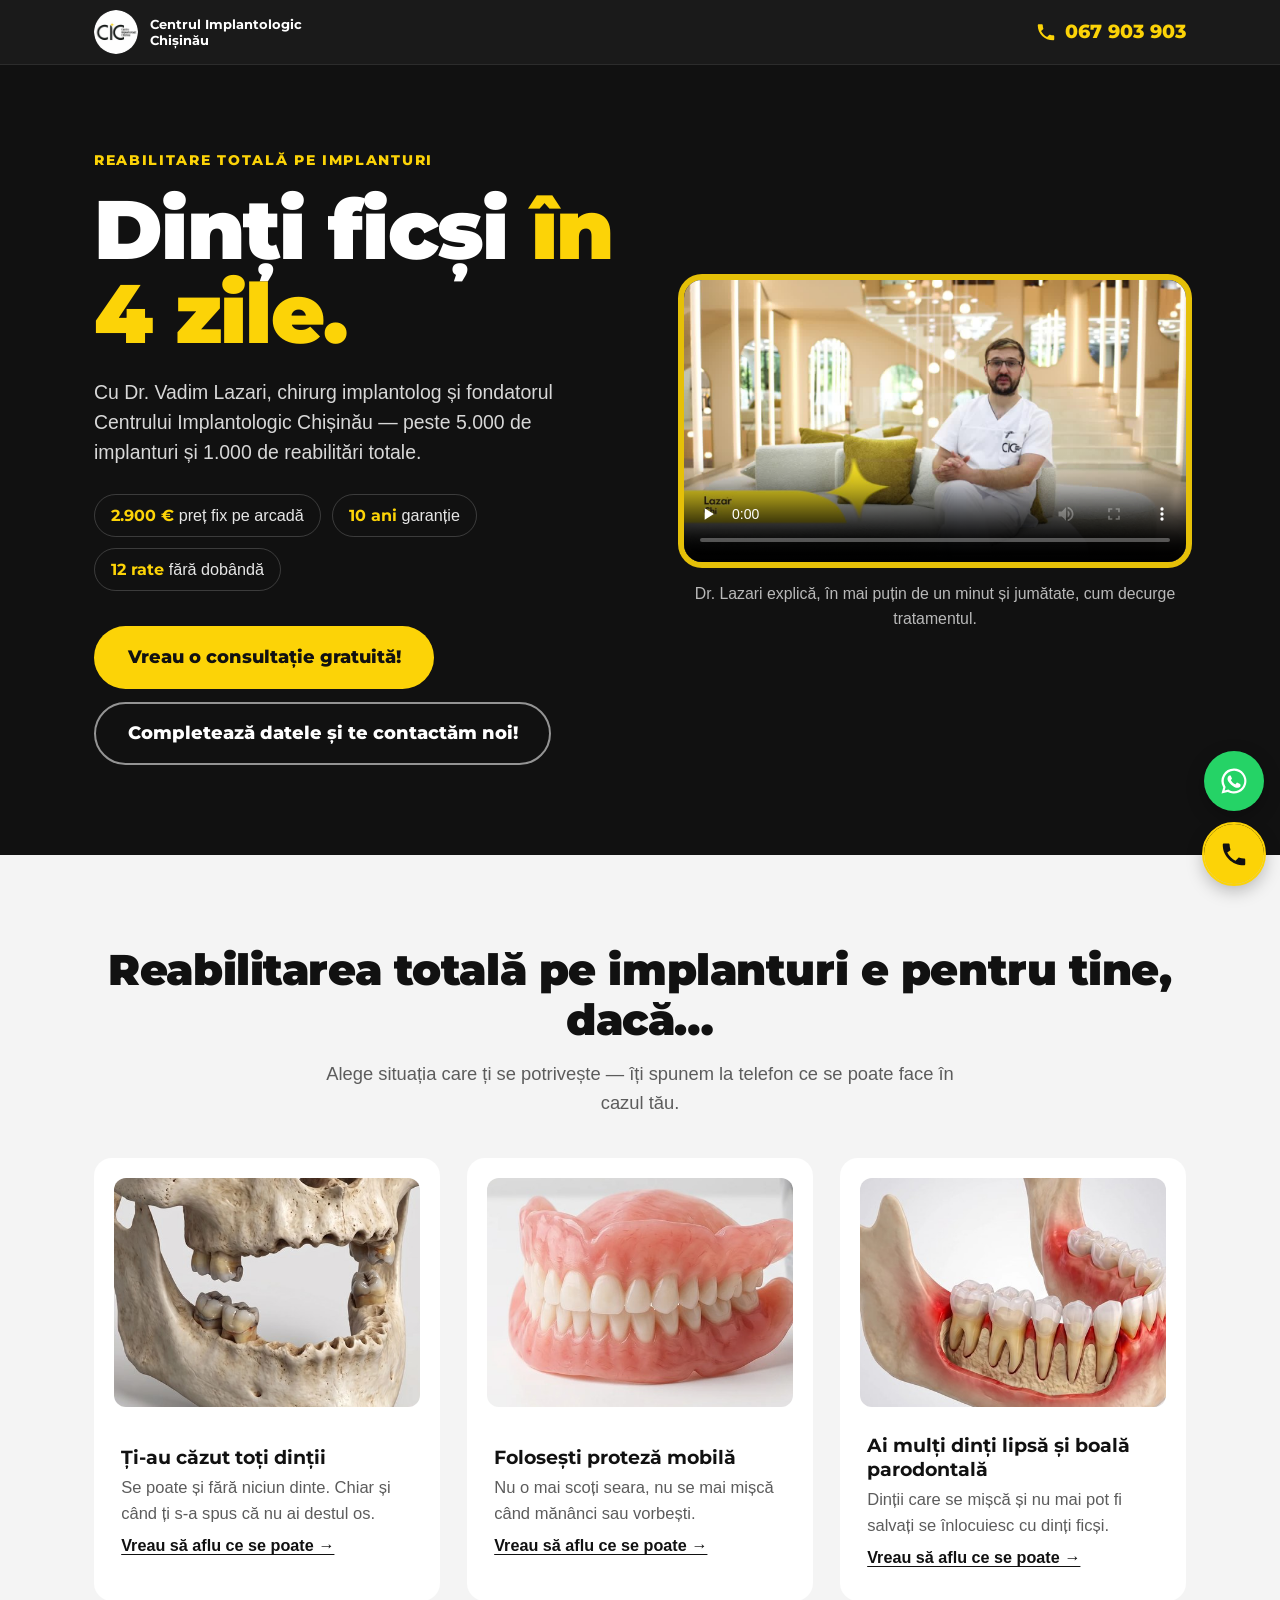
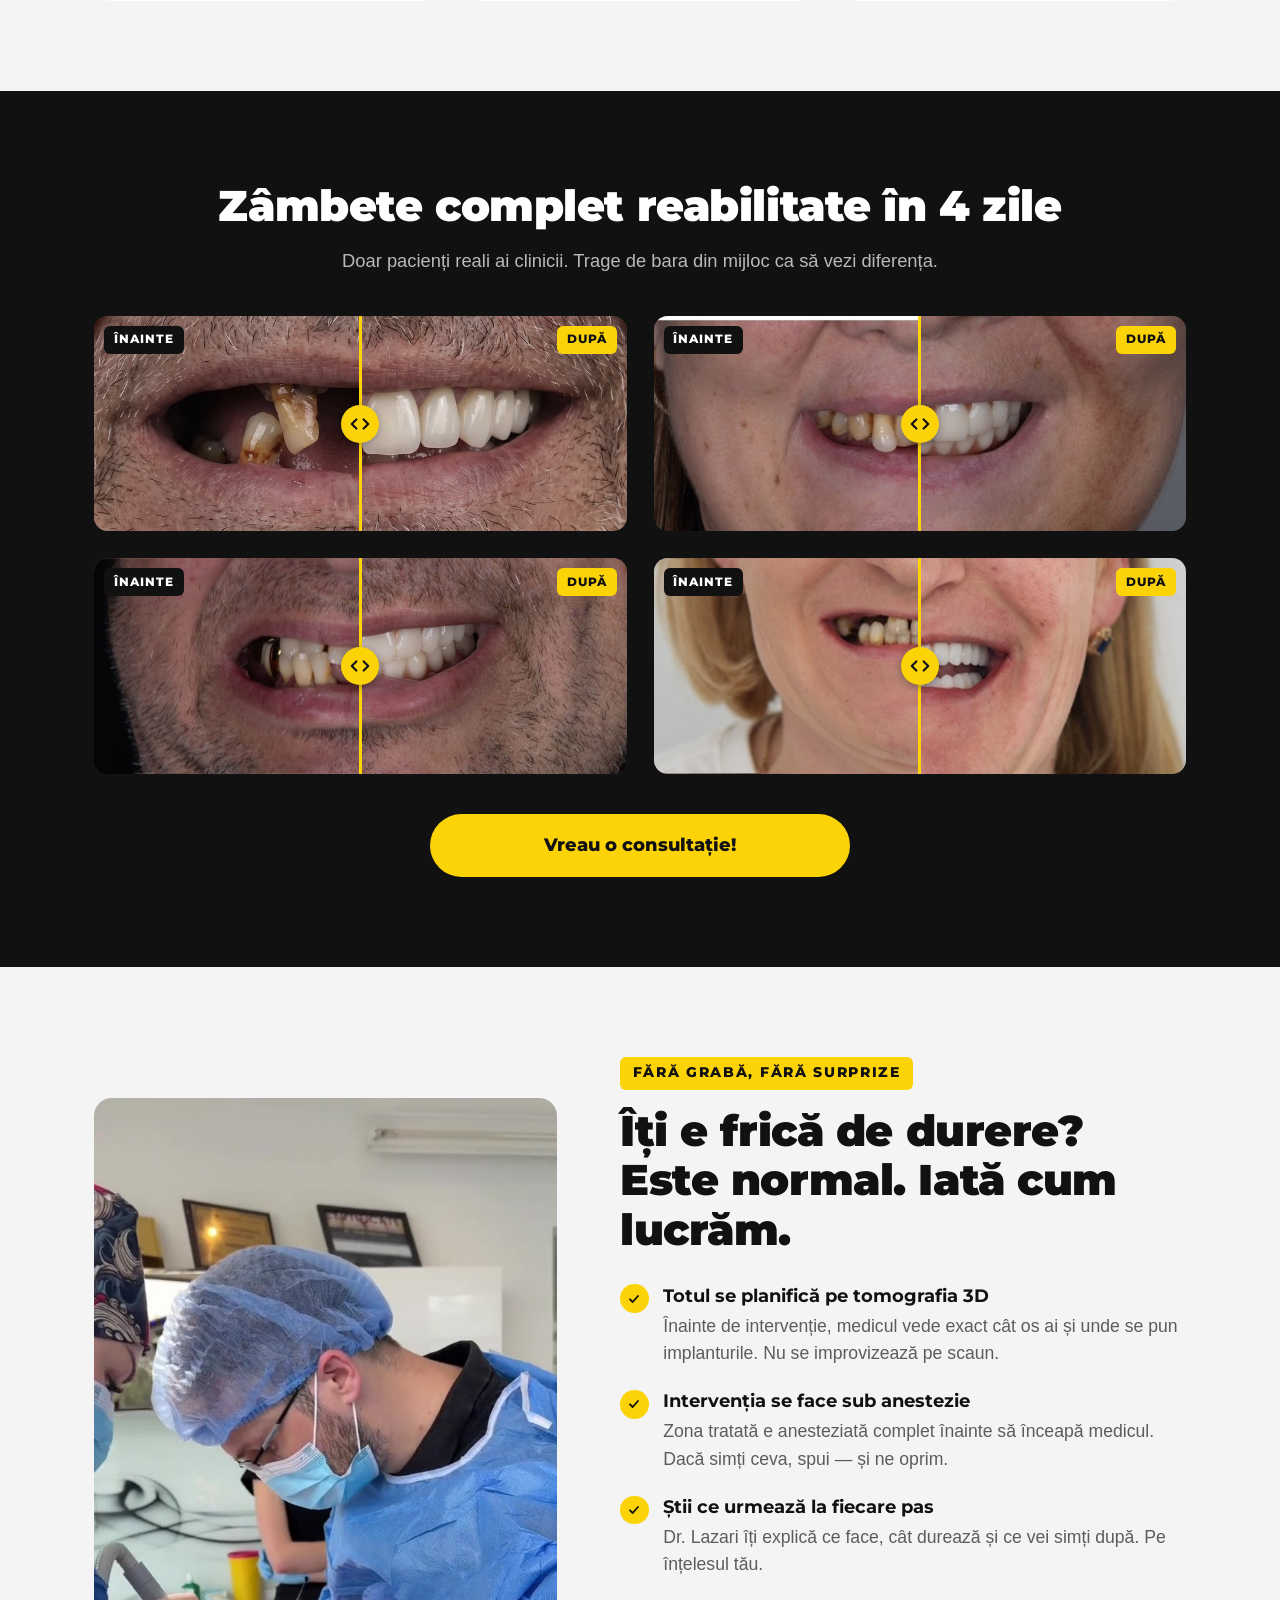
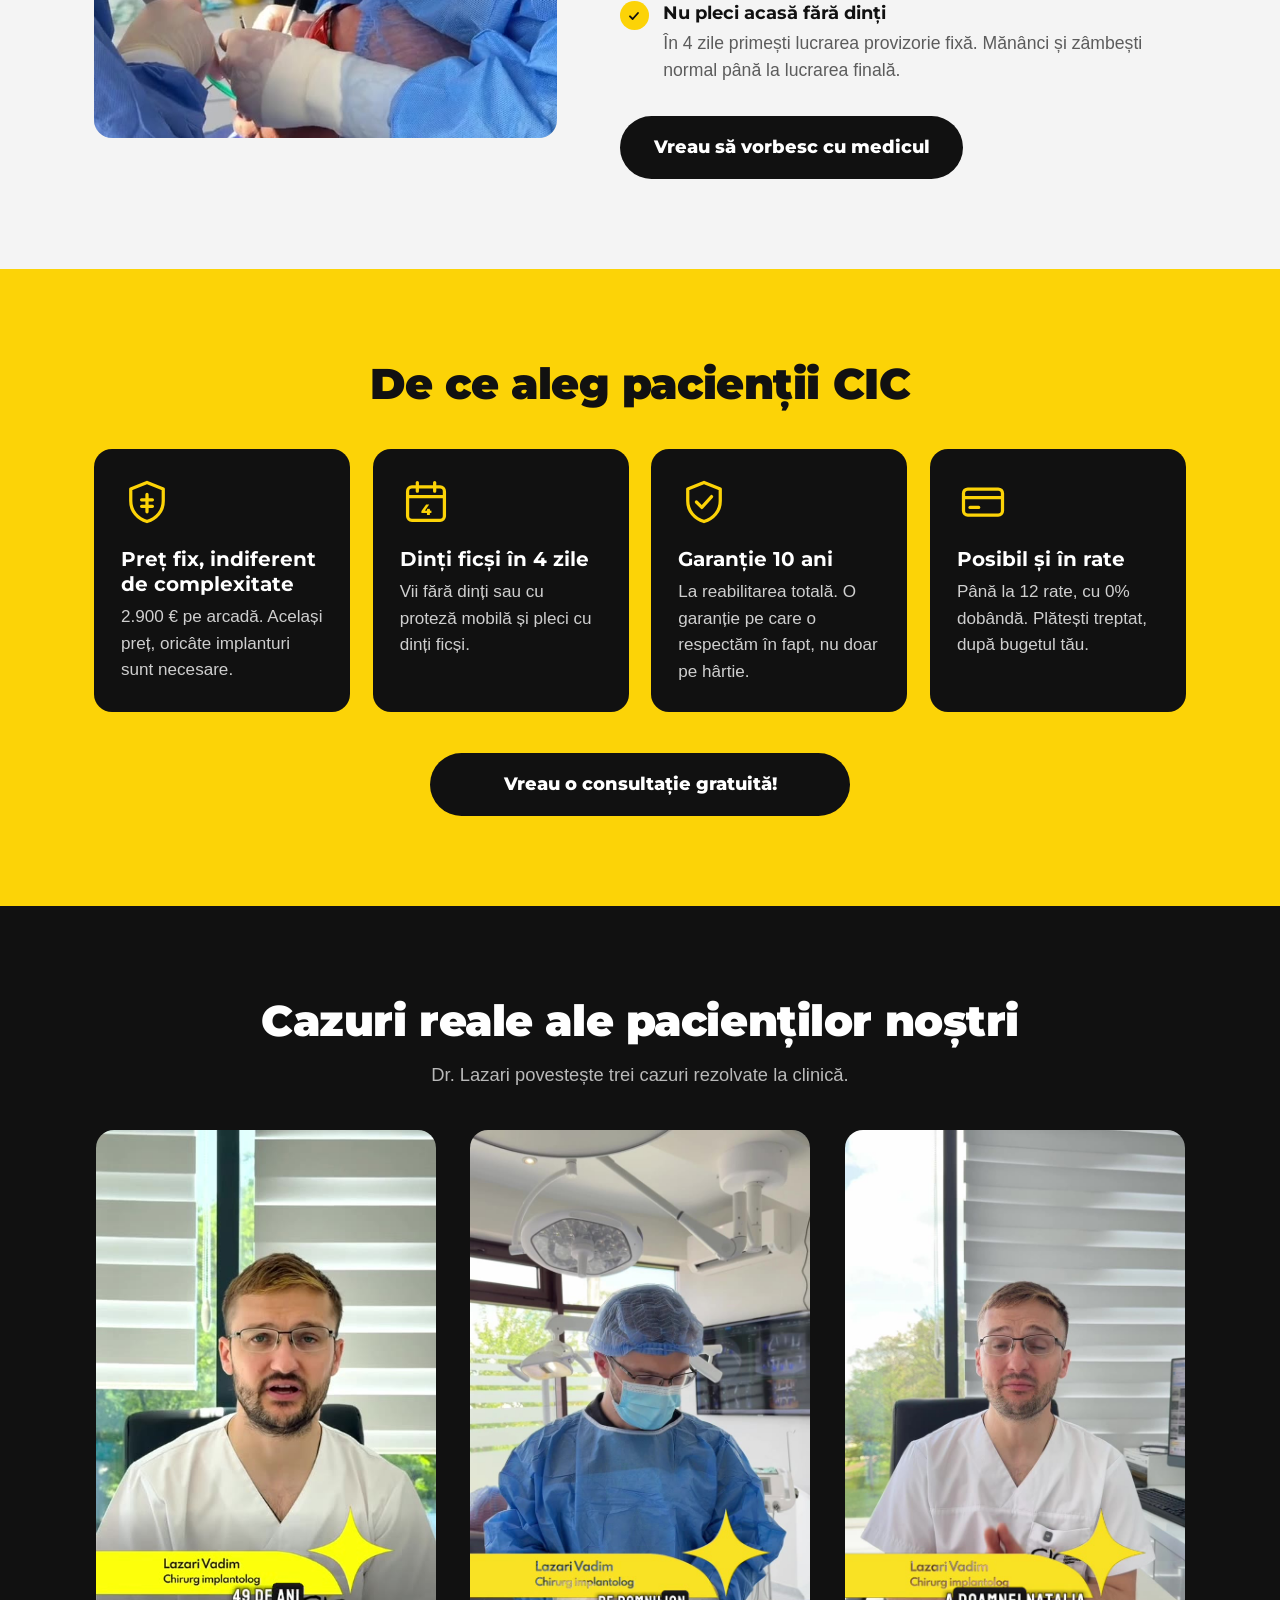
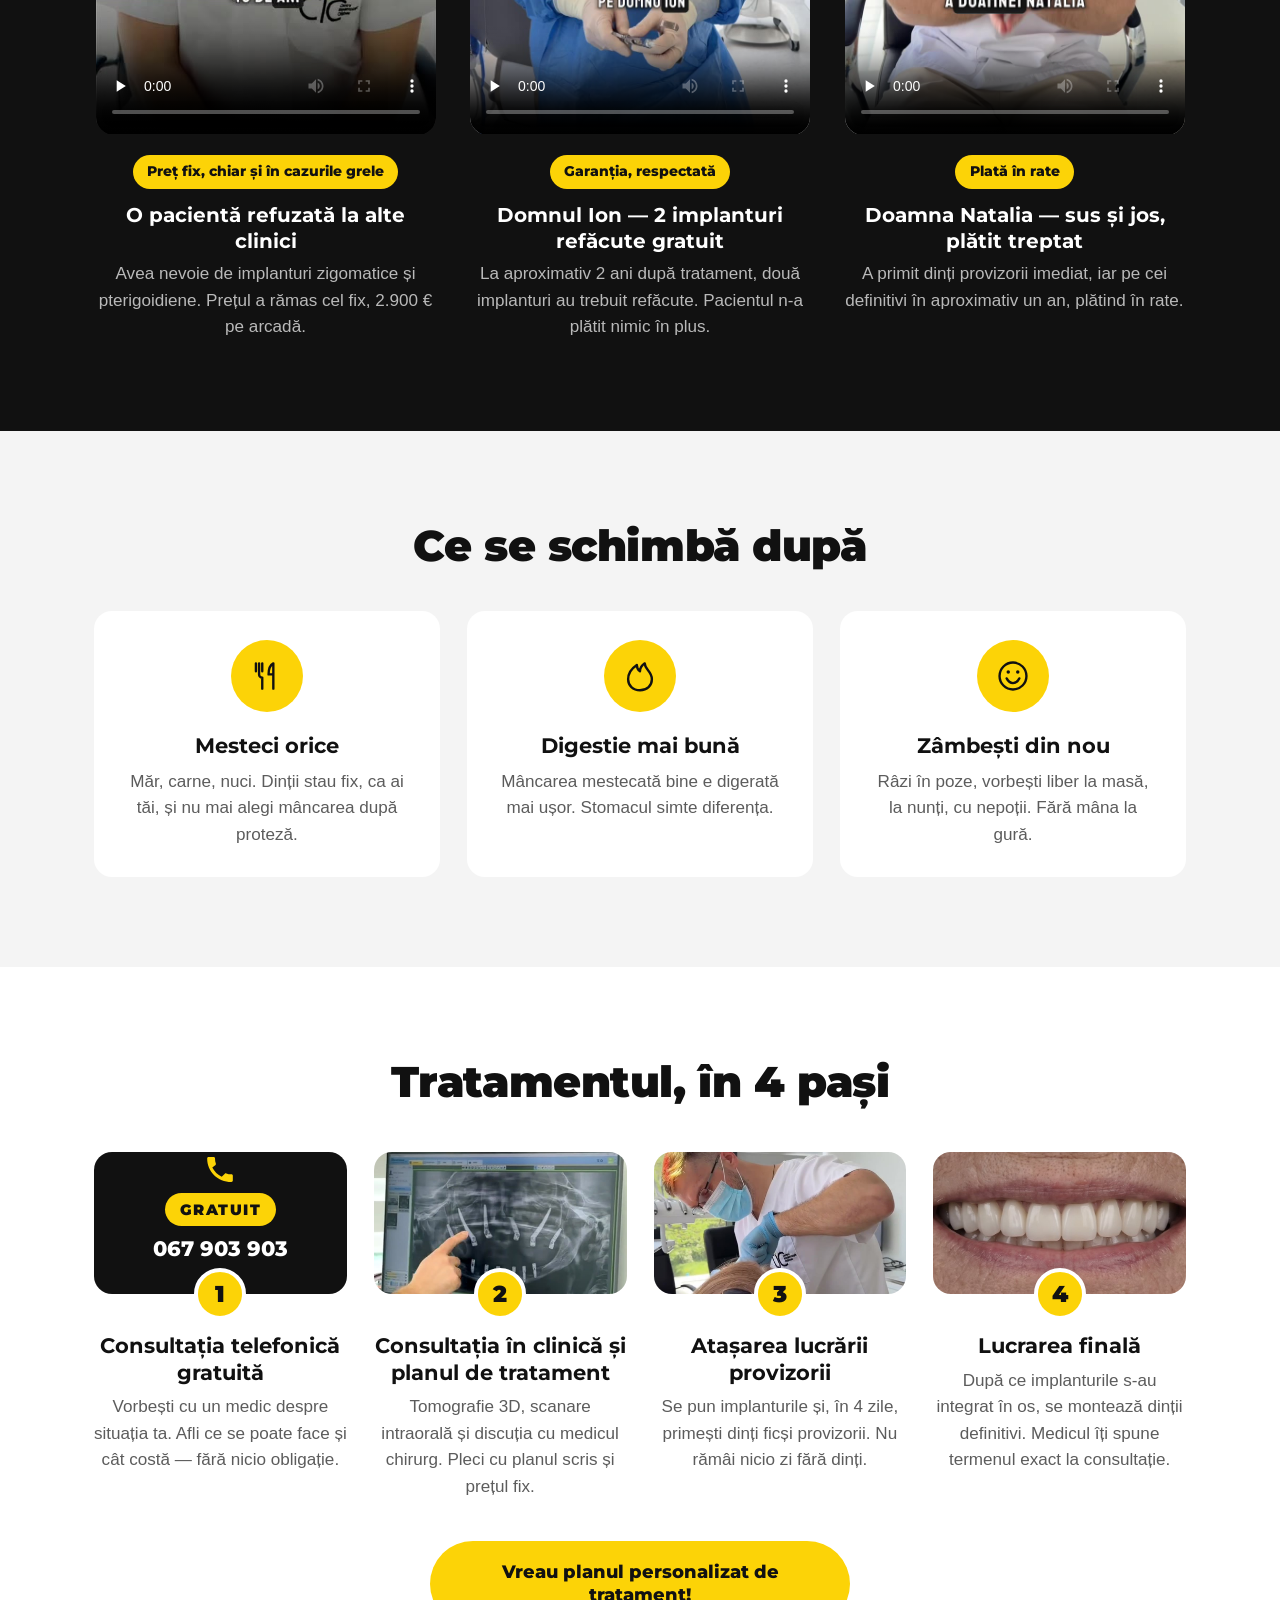
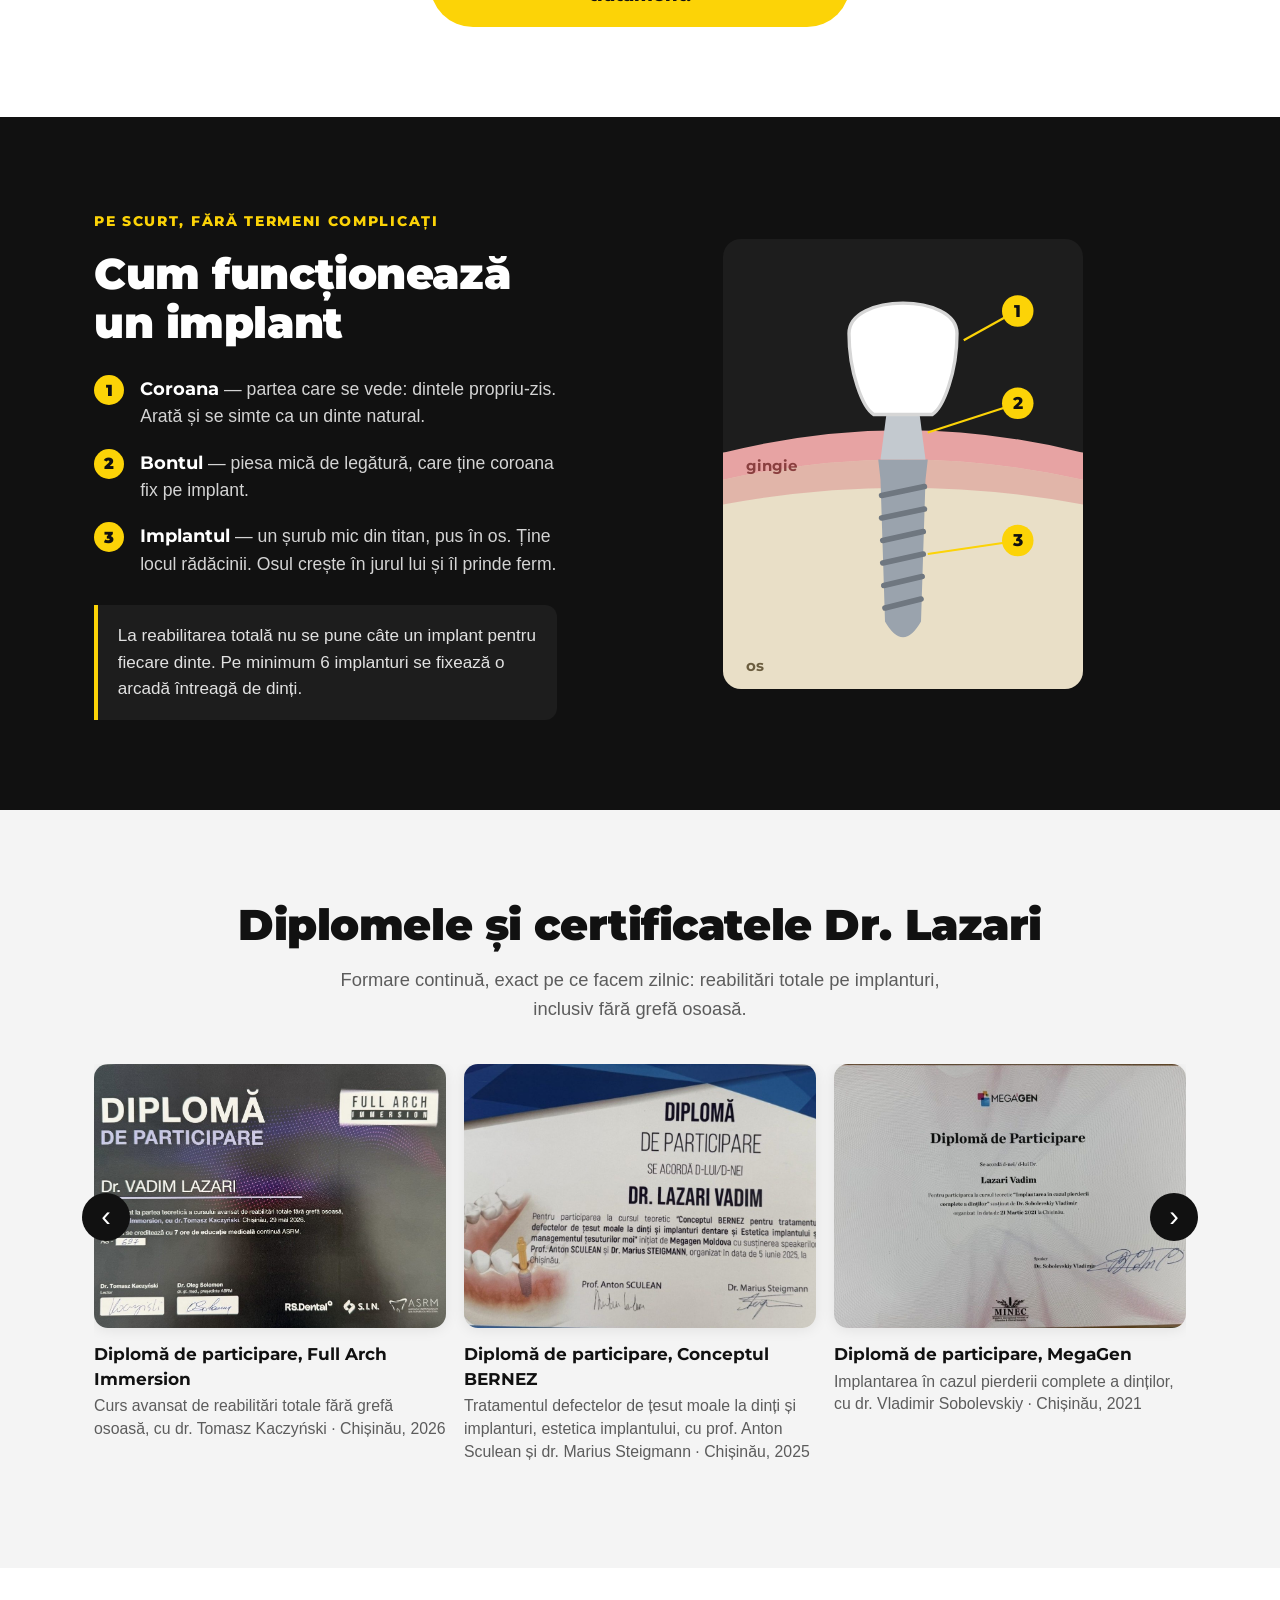
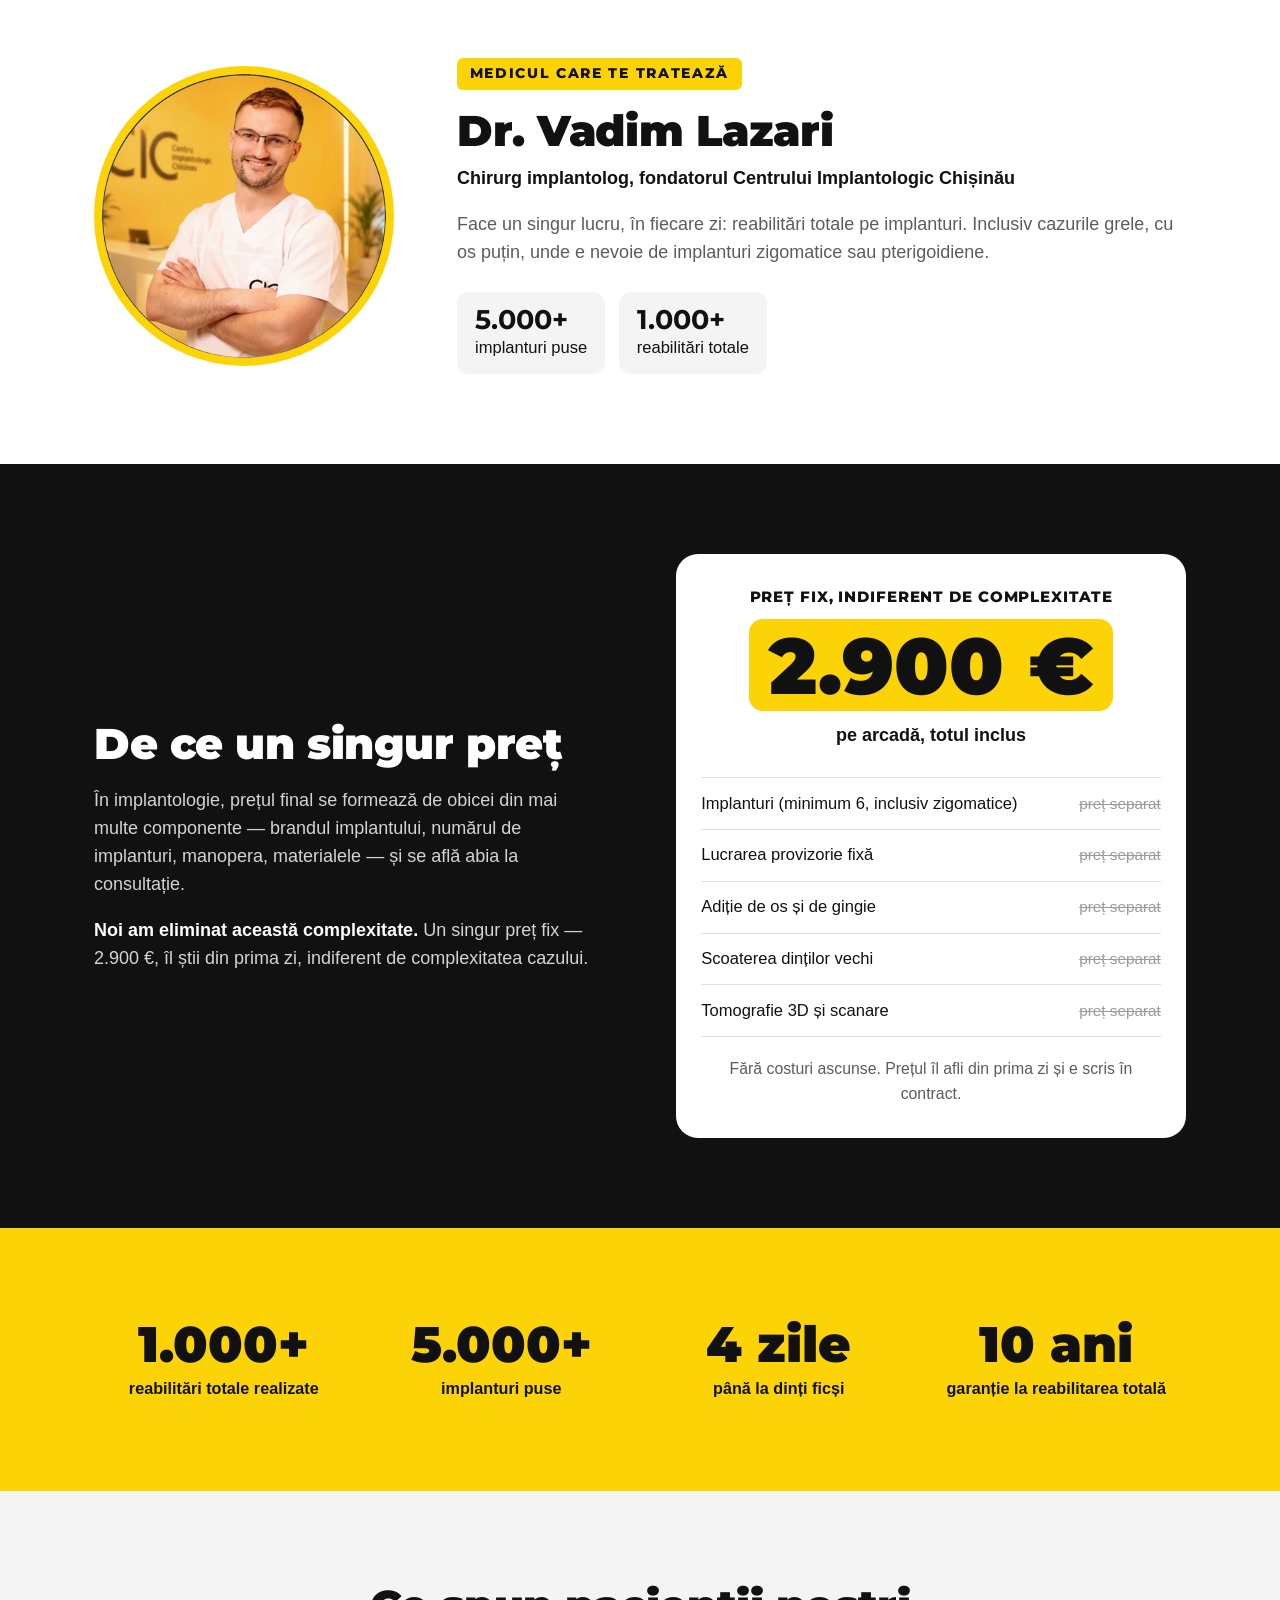
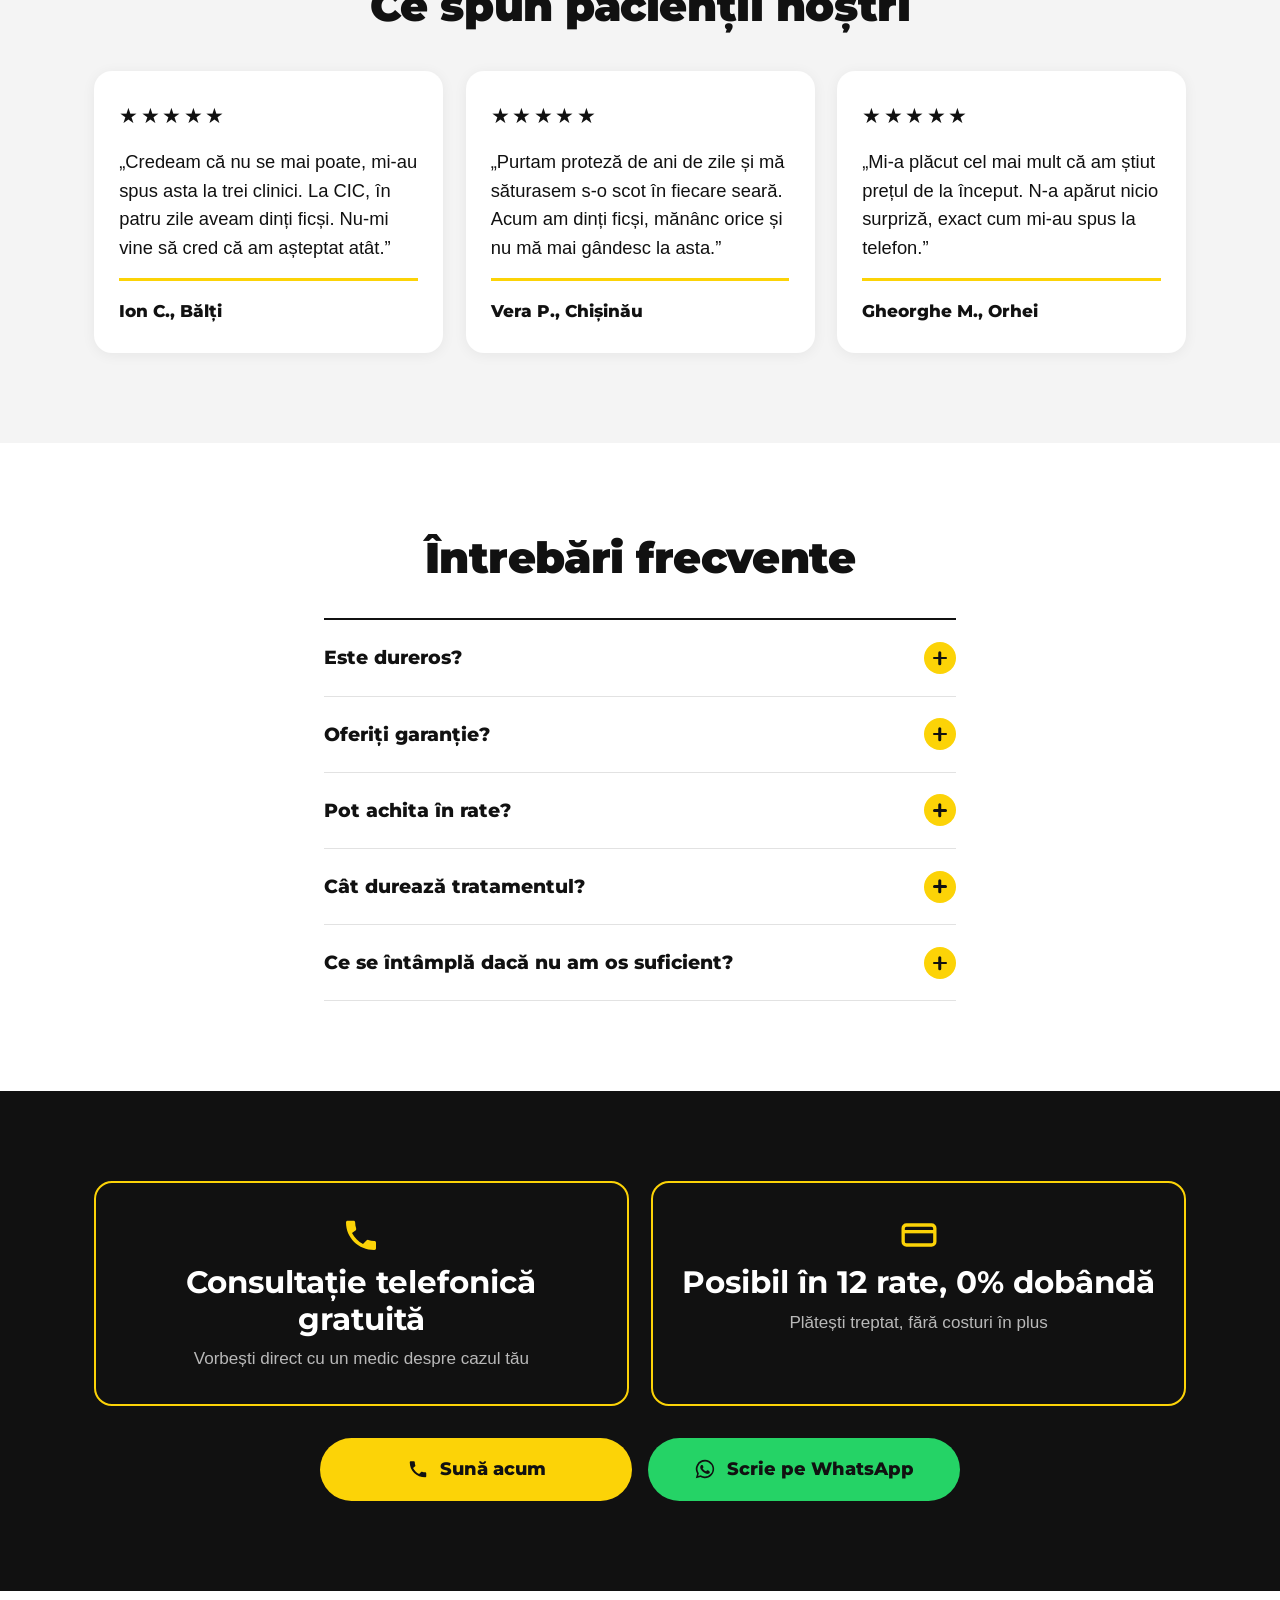
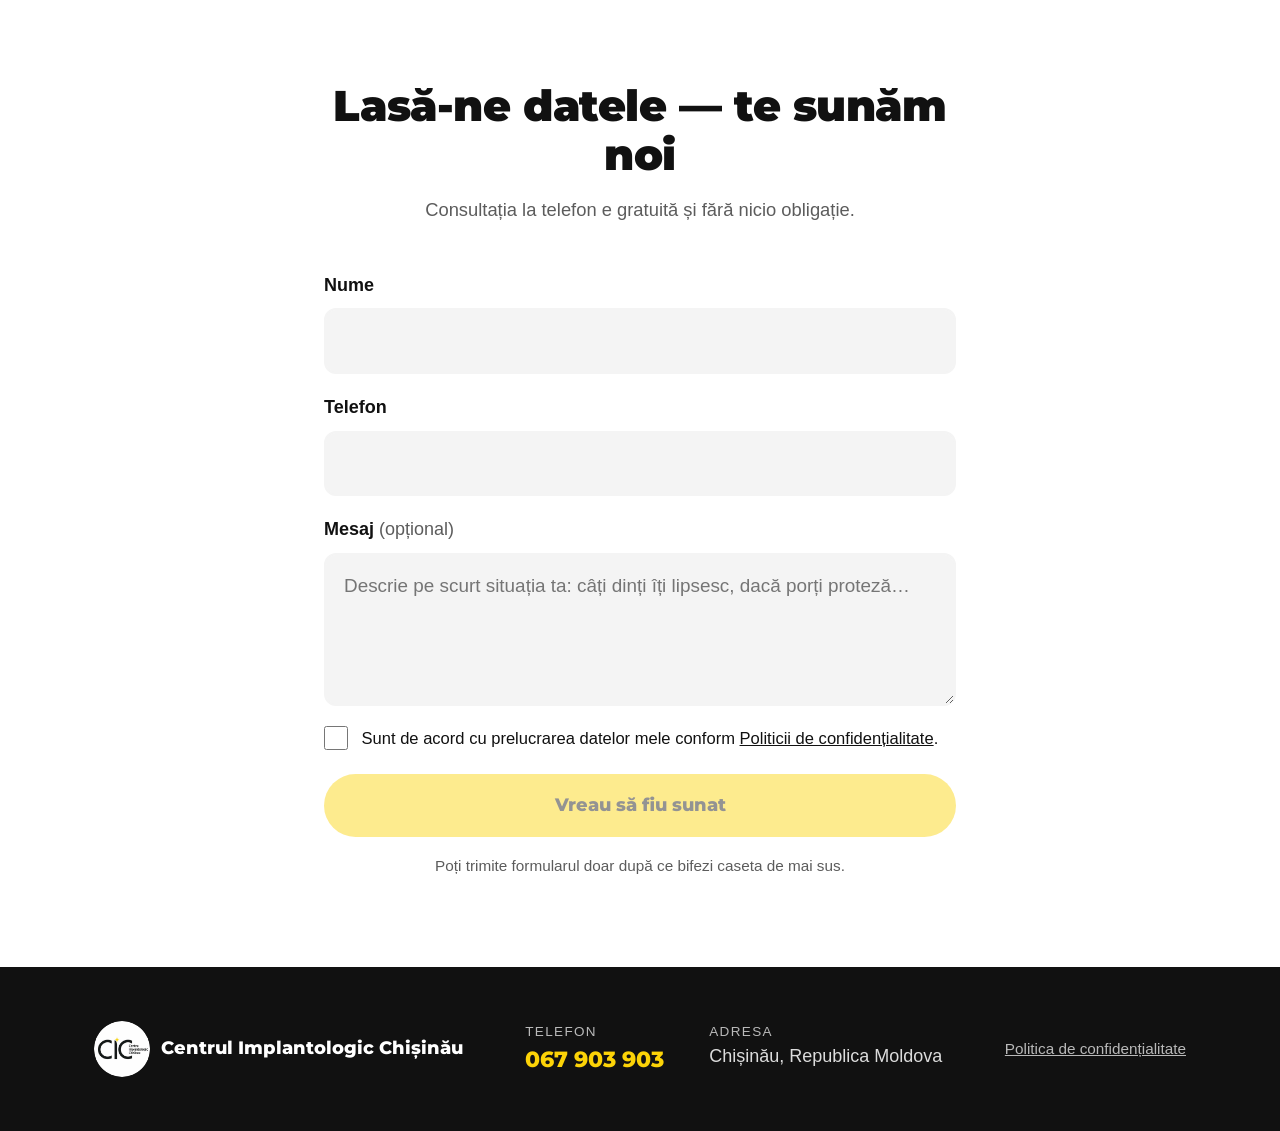
==== dinti-ficsi/index.html @ 45c568ef "Adaugă consultația telefonică gratuită ca prim pas al tratamentului (4 pași) Co-Authored-By: Claude " ====
<!doctype html>
<html lang="ro">
<head>
<meta charset="UTF-8">
<meta name="viewport" content="width=device-width, initial-scale=1, maximum-scale=5">
<title>Dinți ficși în 4 zile, preț fix 2.900 € | CIC — Dr. Vadim Lazari</title>
<meta name="description" content="Dinți ficși pe implanturi în 4 zile, la Centrul Implantologic Chișinău. Preț fix 2.900 € pe arcadă, indiferent de complexitate. Garanție 10 ani, posibil în rate.">
<link rel="icon" type="image/png" href="../assets/logo-cic.png">
<link rel="preconnect" href="https://fonts.googleapis.com">
<link rel="preconnect" href="https://fonts.gstatic.com" crossorigin>
<link rel="stylesheet" href="https://fonts.googleapis.com/css2?family=Montserrat:wght@500;600;700;800;900&display=swap">
<link rel="stylesheet" href="../assets/css/lp-dinti-ficsi.css">

<!-- Meta Pixel Code — același Pixel ca pe pagina principală.
     Înlocuiți YOUR_PIXEL_ID cu Pixel ID-ul real din Meta Events Manager. -->
<script>
!function(f,b,e,v,n,t,s)
{if(f.fbq)return;n=f.fbq=function(){n.callMethod?
n.callMethod.apply(n,arguments):n.queue.push(arguments)};
if(!f._fbq)f._fbq=n;n.push=n;n.loaded=!0;n.version='2.0';
n.queue=[];t=b.createElement(e);t.async=!0;
t.src=v;s=b.getElementsByTagName(e)[0];
s.parentNode.insertBefore(t,s)}(window, document,'script',
'https://connect.facebook.net/en_US/fbevents.js');
fbq('init', 'YOUR_PIXEL_ID');
fbq('track', 'PageView');
</script>
<noscript><img height="1" width="1" style="display:none" alt=""
src="https://www.facebook.com/tr?id=YOUR_PIXEL_ID&ev=PageView&noscript=1"
/></noscript>
<!-- End Meta Pixel Code -->
</head>
<body>

<!-- ===== BARA DE SUS ===== -->
<header class="topbar">
  <div class="wrap topbar__inner">
    <a href="#" class="topbar__logo" aria-label="Centrul Implantologic Chișinău">
      <img src="../assets/logo-cic.png" alt="CIC — Centrul Implantologic Chișinău" width="44" height="44">
      <span>Centrul Implantologic<br>Chișinău</span>
    </a>
    <a href="tel:+37367903903" class="topbar__phone" data-contact="telefon-bara-sus">
      <svg viewBox="0 0 24 24" aria-hidden="true"><path d="M6.6 10.8c1.4 2.8 3.8 5.1 6.6 6.6l2.2-2.2c.3-.3.7-.4 1-.2 1.1.4 2.3.6 3.6.6.6 0 1 .4 1 1V20c0 .6-.4 1-1 1C10.4 21 3 13.6 3 4.5c0-.6.4-1 1-1h3.5c.6 0 1 .4 1 1 0 1.3.2 2.5.6 3.6.1.4 0 .8-.2 1L6.6 10.8z" fill="currentColor"/></svg>
      <span>067 903 903</span>
    </a>
  </div>
</header>

<main>

  <!-- ===== 1. HERO ===== -->
  <section class="hero">
    <div class="wrap hero__grid">
      <div class="hero__text">
        <p class="eyebrow">Reabilitare totală pe implanturi</p>
        <h1 class="hero__title">Dinți ficși <span class="hl">în 4 zile.</span></h1>
        <p class="hero__subtitle">Cu Dr. Vadim Lazari, chirurg implantolog și fondatorul Centrului Implantologic Chișinău — peste 5.000 de implanturi și 1.000 de reabilitări totale.</p>
        <ul class="hero__facts">
          <li><strong>2.900 €</strong> preț fix pe arcadă</li>
          <li><strong>10 ani</strong> garanție</li>
          <li><strong>12 rate</strong> fără dobândă</li>
        </ul>
        <div class="hero__ctas">
          <a href="tel:+37367903903" class="btn btn--yellow" data-contact="telefon-hero">Vreau o consultație gratuită!</a>
          <a href="#formular" class="btn btn--ghost">Completează datele și te contactăm noi!</a>
        </div>
      </div>
      <div class="hero__media">
        <div class="hero__video">
          <video controls playsinline preload="none" poster="../assets/img/dr-lazari-video-poster.jpg" aria-label="Dr. Vadim Lazari explică procedura dinților ficși în 4 zile">
            <source src="../assets/video/dr-lazari-mesaj.mp4" type="video/mp4">
            Browserul dumneavoastră nu suportă redarea video.
          </video>
        </div>
        <p class="hero__media-note">Dr. Lazari explică, în mai puțin de un minut și jumătate, cum decurge tratamentul.</p>
      </div>
    </div>
  </section>

  <!-- ===== 2. PENTRU TINE, DACĂ… ===== -->
  <section class="section section--light">
    <div class="wrap">
      <h2 class="section-title">Reabilitarea totală pe implanturi e pentru tine, dacă…</h2>
      <p class="section-lead">Alege situația care ți se potrivește — îți spunem la telefon ce se poate face în cazul tău.</p>

      <!-- Imaginile sunt ilustrații provizorii, până primim fotografii reale ale pacienților (cu acordul lor). -->
      <div class="qualify">
        <a href="#formular" class="qualify__card" data-situatie="Mi-au căzut toți dinții.">
          <span class="qualify__img"><img src="../assets/img/who-icon-3.jpg" alt="" width="500" height="500" loading="lazy"></span>
          <span class="qualify__body">
            <strong>Ți-au căzut toți dinții</strong>
            <span>Se poate și fără niciun dinte. Chiar și când ți s-a spus că nu ai destul os.</span>
            <span class="qualify__more">Vreau să aflu ce se poate →</span>
          </span>
        </a>
        <a href="#formular" class="qualify__card" data-situatie="Folosesc proteză mobilă.">
          <span class="qualify__img"><img src="../assets/img/who-icon-1.jpg" alt="" width="500" height="500" loading="lazy"></span>
          <span class="qualify__body">
            <strong>Folosești proteză mobilă</strong>
            <span>Nu o mai scoți seara, nu se mai mișcă când mănânci sau vorbești.</span>
            <span class="qualify__more">Vreau să aflu ce se poate →</span>
          </span>
        </a>
        <a href="#formular" class="qualify__card" data-situatie="Am mulți dinți lipsă și boală parodontală.">
          <span class="qualify__img"><img src="../assets/img/who-icon-2.jpg" alt="" width="500" height="500" loading="lazy"></span>
          <span class="qualify__body">
            <strong>Ai mulți dinți lipsă și boală parodontală</strong>
            <span>Dinții care se mișcă și nu mai pot fi salvați se înlocuiesc cu dinți ficși.</span>
            <span class="qualify__more">Vreau să aflu ce se poate →</span>
          </span>
        </a>
      </div>
    </div>
  </section>

  <!-- ===== 3. GALERIE ÎNAINTE / DUPĂ ===== -->
  <section class="section section--dark">
    <div class="wrap">
      <h2 class="section-title section-title--light">Zâmbete complet reabilitate în 4 zile</h2>
      <p class="section-lead section-lead--light">Doar pacienți reali ai clinicii. Trage de bara din mijloc ca să vezi diferența.</p>

      <div class="gallery">
        <div class="ba-slider" data-ba-slider>
          <div class="ba-slider__frame">
            <img class="ba-slider__img ba-slider__img--after" src="../assets/img/testimonial-ion-after.jpg" alt="Zâmbetul unui pacient CIC după tratament" width="900" height="364" loading="lazy">
            <img class="ba-slider__img ba-slider__img--before" src="../assets/img/testimonial-ion-before.jpg" alt="Zâmbetul aceluiași pacient înainte de tratament" width="900" height="364" loading="lazy">
            <span class="ba-slider__tag ba-slider__tag--before">ÎNAINTE</span>
            <span class="ba-slider__tag ba-slider__tag--after">DUPĂ</span>
            <div class="ba-slider__handle" tabindex="0" role="slider" aria-label="Glisează pentru a compara înainte și după" aria-valuemin="0" aria-valuemax="100" aria-valuenow="50"></div>
          </div>
        </div>
        <div class="ba-slider" data-ba-slider>
          <div class="ba-slider__frame">
            <img class="ba-slider__img ba-slider__img--after" src="../assets/img/testimonial-woman2-after.jpg" alt="Zâmbetul unei paciente CIC după tratament" width="900" height="364" loading="lazy">
            <img class="ba-slider__img ba-slider__img--before" src="../assets/img/testimonial-woman2-before.jpg" alt="Zâmbetul aceleiași paciente înainte de tratament" width="900" height="364" loading="lazy">
            <span class="ba-slider__tag ba-slider__tag--before">ÎNAINTE</span>
            <span class="ba-slider__tag ba-slider__tag--after">DUPĂ</span>
            <div class="ba-slider__handle" tabindex="0" role="slider" aria-label="Glisează pentru a compara înainte și după" aria-valuemin="0" aria-valuemax="100" aria-valuenow="50"></div>
          </div>
        </div>
        <div class="ba-slider" data-ba-slider>
          <div class="ba-slider__frame">
            <img class="ba-slider__img ba-slider__img--after" src="../assets/img/testimonial-man2-after.jpg" alt="Zâmbetul unui pacient CIC după tratament" width="900" height="364" loading="lazy">
            <img class="ba-slider__img ba-slider__img--before" src="../assets/img/testimonial-man2-before.jpg" alt="Zâmbetul aceluiași pacient înainte de tratament" width="900" height="364" loading="lazy">
            <span class="ba-slider__tag ba-slider__tag--before">ÎNAINTE</span>
            <span class="ba-slider__tag ba-slider__tag--after">DUPĂ</span>
            <div class="ba-slider__handle" tabindex="0" role="slider" aria-label="Glisează pentru a compara înainte și după" aria-valuemin="0" aria-valuemax="100" aria-valuenow="50"></div>
          </div>
        </div>
        <div class="ba-slider" data-ba-slider>
          <div class="ba-slider__frame">
            <img class="ba-slider__img ba-slider__img--after" src="../assets/img/testimonial-woman3-after.jpg" alt="Zâmbetul unei paciente CIC după tratament" width="900" height="364" loading="lazy">
            <img class="ba-slider__img ba-slider__img--before" src="../assets/img/testimonial-woman3-before.jpg" alt="Zâmbetul aceleiași paciente înainte de tratament" width="900" height="364" loading="lazy">
            <span class="ba-slider__tag ba-slider__tag--before">ÎNAINTE</span>
            <span class="ba-slider__tag ba-slider__tag--after">DUPĂ</span>
            <div class="ba-slider__handle" tabindex="0" role="slider" aria-label="Glisează pentru a compara înainte și după" aria-valuemin="0" aria-valuemax="100" aria-valuenow="50"></div>
          </div>
        </div>
      </div>

      <div class="cta-row">
        <a href="#formular" class="btn btn--yellow">Vreau o consultație!</a>
      </div>
    </div>
  </section>

  <!-- ===== 4. CUM DECURGE INTERVENȚIA (CONFORT) ===== -->
  <!-- DE CONFIRMAT CU CLINICA: tipul de anestezie / sedare folosit efectiv. Textul de mai jos
       descrie doar ce e sigur (anestezie, explicații înainte de fiecare pas, CT 3D, provizorii fixe). -->
  <section class="section section--light">
    <div class="wrap split">
      <div class="split__media">
        <img src="../assets/img/lp/operatie.jpg" alt="Dr. Vadim Lazari în timpul unei intervenții, în sala de operații a clinicii" width="720" height="900" loading="lazy">
      </div>
      <div class="split__text">
        <p class="eyebrow eyebrow--dark">Fără grabă, fără surprize</p>
        <h2 class="section-title section-title--left">Îți e frică de durere? Este normal. Iată cum lucrăm.</h2>
        <ul class="steps-list">
          <li>
            <strong>Totul se planifică pe tomografia 3D</strong>
            Înainte de intervenție, medicul vede exact cât os ai și unde se pun implanturile. Nu se improvizează pe scaun.
          </li>
          <li>
            <strong>Intervenția se face sub anestezie</strong>
            Zona tratată e anesteziată complet înainte să înceapă medicul. Dacă simți ceva, spui — și ne oprim.
          </li>
          <li>
            <strong>Știi ce urmează la fiecare pas</strong>
            Dr. Lazari îți explică ce face, cât durează și ce vei simți după. Pe înțelesul tău.
          </li>
          <li>
            <strong>Nu pleci acasă fără dinți</strong>
            În 4 zile primești lucrarea provizorie fixă. Mănânci și zâmbești normal până la lucrarea finală.
          </li>
        </ul>
        <a href="#formular" class="btn btn--black">Vreau să vorbesc cu medicul</a>
      </div>
    </div>
  </section>

  <!-- ===== 5. DE CE CIC (4 PLĂCI) ===== -->
  <section class="section section--yellow">
    <div class="wrap">
      <h2 class="section-title">De ce aleg pacienții CIC</h2>
      <div class="tiles4">
        <div class="tile4">
          <span class="tile4__icon"><svg viewBox="0 0 48 48" aria-hidden="true"><path d="M24 6l15 6v11c0 9.5-6.3 16.4-15 19-8.7-2.6-15-9.5-15-19V12l15-6z" fill="none" stroke="currentColor" stroke-width="3" stroke-linejoin="round"/><path d="M19 22h10M19 28h10M24 17v16" stroke="currentColor" stroke-width="3" stroke-linecap="round"/></svg></span>
          <strong>Preț fix, indiferent de complexitate</strong>
          <p>2.900 € pe arcadă. Același preț, oricâte implanturi sunt necesare.</p>
        </div>
        <div class="tile4">
          <span class="tile4__icon"><svg viewBox="0 0 48 48" aria-hidden="true"><rect x="7" y="10" width="34" height="31" rx="4" fill="none" stroke="currentColor" stroke-width="3"/><path d="M7 19h34M16 6v8M32 6v8" stroke="currentColor" stroke-width="3" stroke-linecap="round"/><text x="24" y="36" text-anchor="middle" font-size="14" font-weight="800" font-family="Montserrat, Arial, sans-serif" fill="currentColor">4</text></svg></span>
          <strong>Dinți ficși în 4 zile</strong>
          <p>Vii fără dinți sau cu proteză mobilă și pleci cu dinți ficși.</p>
        </div>
        <div class="tile4">
          <span class="tile4__icon"><svg viewBox="0 0 48 48" aria-hidden="true"><path d="M24 6l15 6v11c0 9.5-6.3 16.4-15 19-8.7-2.6-15-9.5-15-19V12l15-6z" fill="none" stroke="currentColor" stroke-width="3" stroke-linejoin="round"/><path d="M17 24l5 5 9-10" fill="none" stroke="currentColor" stroke-width="3" stroke-linecap="round" stroke-linejoin="round"/></svg></span>
          <strong>Garanție 10 ani</strong>
          <p>La reabilitarea totală. O garanție pe care o respectăm în fapt, nu doar pe hârtie.</p>
        </div>
        <div class="tile4">
          <span class="tile4__icon"><svg viewBox="0 0 48 48" aria-hidden="true"><rect x="6" y="12" width="36" height="24" rx="4" fill="none" stroke="currentColor" stroke-width="3"/><path d="M6 20h36" stroke="currentColor" stroke-width="3"/><path d="M12 29h8" stroke="currentColor" stroke-width="3" stroke-linecap="round"/></svg></span>
          <strong>Posibil și în rate</strong>
          <p>Până la 12 rate, cu 0% dobândă. Plătești treptat, după bugetul tău.</p>
        </div>
      </div>
      <div class="cta-row">
        <a href="#formular" class="btn btn--black">Vreau o consultație gratuită!</a>
      </div>
    </div>
  </section>

  <!-- ===== 6. CAZURI REALE PE VIDEO ===== -->
  <!-- Deocamdată sunt cazuri povestite de medic. Când avem videoclipuri filmate cu pacienții
       (cu acordul lor), le adăugăm aici, cu prenume + vârstă + context. -->
  <section class="section section--dark">
    <div class="wrap">
      <h2 class="section-title section-title--light">Cazuri reale ale pacienților noștri</h2>
      <p class="section-lead section-lead--light">Dr. Lazari povestește trei cazuri rezolvate la clinică.</p>

      <div class="cases">
        <article class="case">
          <div class="case__video">
            <video controls playsinline preload="none" poster="../assets/img/caz-1-poster.jpg" aria-label="Caz real: implanturi zigomatice și pterigoidiene, la preț fix">
              <source src="../assets/video/caz-1-pret-fix.mp4" type="video/mp4">
            </video>
          </div>
          <span class="case__tag">Preț fix, chiar și în cazurile grele</span>
          <h3 class="case__title">O pacientă refuzată la alte clinici</h3>
          <p class="case__text">Avea nevoie de implanturi zigomatice și pterigoidiene. Prețul a rămas cel fix, 2.900&nbsp;€ pe arcadă.</p>
        </article>
        <article class="case">
          <div class="case__video">
            <video controls playsinline preload="none" poster="../assets/img/caz-2-poster.jpg" aria-label="Caz real: garanție respectată, domnul Ion">
              <source src="../assets/video/caz-2-garantie.mp4" type="video/mp4">
            </video>
          </div>
          <span class="case__tag">Garanția, respectată</span>
          <h3 class="case__title">Domnul Ion — 2 implanturi refăcute gratuit</h3>
          <p class="case__text">La aproximativ 2 ani după tratament, două implanturi au trebuit refăcute. Pacientul n-a plătit nimic în plus.</p>
        </article>
        <article class="case">
          <div class="case__video">
            <video controls playsinline preload="none" poster="../assets/img/caz-3-poster.jpg" aria-label="Caz real: plată în rate, doamna Natalia">
              <source src="../assets/video/caz-3-plata-rate.mp4" type="video/mp4">
            </video>
          </div>
          <span class="case__tag">Plată în rate</span>
          <h3 class="case__title">Doamna Natalia — sus și jos, plătit treptat</h3>
          <p class="case__text">A primit dinți provizorii imediat, iar pe cei definitivi în aproximativ un an, plătind în rate.</p>
        </article>
      </div>
    </div>
  </section>

  <!-- ===== 7. VIAȚA DUPĂ ===== -->
  <section class="section section--light">
    <div class="wrap">
      <h2 class="section-title">Ce se schimbă după</h2>
      <div class="tiles3">
        <div class="tile3">
          <span class="tile3__icon"><svg viewBox="0 0 48 48" aria-hidden="true"><path d="M14 8v14a4 4 0 0 0 4 4v14M10 8v10M18 8v10M32 40V8c-4 2-6 8-6 14h6" fill="none" stroke="currentColor" stroke-width="3" stroke-linecap="round" stroke-linejoin="round"/></svg></span>
          <h3>Mesteci orice</h3>
          <p>Măr, carne, nuci. Dinții stau fix, ca ai tăi, și nu mai alegi mâncarea după proteză.</p>
        </div>
        <div class="tile3">
          <span class="tile3__icon"><svg viewBox="0 0 48 48" aria-hidden="true"><path d="M24 42c9 0 15-6 15-14 0-10-9-12-9-20-3 2-6 6-6 10-3-2-4-5-4-8-6 4-11 10-11 18 0 8 6 14 15 14z" fill="none" stroke="currentColor" stroke-width="3" stroke-linejoin="round"/></svg></span>
          <h3>Digestie mai bună</h3>
          <p>Mâncarea mestecată bine e digerată mai ușor. Stomacul simte diferența.</p>
        </div>
        <div class="tile3">
          <span class="tile3__icon"><svg viewBox="0 0 48 48" aria-hidden="true"><circle cx="24" cy="24" r="17" fill="none" stroke="currentColor" stroke-width="3"/><path d="M16 27c2 4 5 6 8 6s6-2 8-6" fill="none" stroke="currentColor" stroke-width="3" stroke-linecap="round"/><circle cx="18" cy="19" r="2.2" fill="currentColor"/><circle cx="30" cy="19" r="2.2" fill="currentColor"/></svg></span>
          <h3>Zâmbești din nou</h3>
          <p>Râzi în poze, vorbești liber la masă, la nunți, cu nepoții. Fără mâna la gură.</p>
        </div>
      </div>
    </div>
  </section>

  <!-- ===== 8. PROCESUL ÎN 4 PAȘI ===== -->
  <section class="section section--white">
    <div class="wrap">
      <h2 class="section-title">Tratamentul, în 4 pași</h2>
      <ol class="process">
        <li class="process__step">
          <a href="tel:+37367903903" class="process__img process__img--call" data-contact="telefon-pasi" aria-label="Sună la 067 903 903 pentru consultația telefonică gratuită">
            <svg viewBox="0 0 24 24" aria-hidden="true"><path d="M6.6 10.8c1.4 2.8 3.8 5.1 6.6 6.6l2.2-2.2c.3-.3.7-.4 1-.2 1.1.4 2.3.6 3.6.6.6 0 1 .4 1 1V20c0 .6-.4 1-1 1C10.4 21 3 13.6 3 4.5c0-.6.4-1 1-1h3.5c.6 0 1 .4 1 1 0 1.3.2 2.5.6 3.6.1.4 0 .8-.2 1L6.6 10.8z" fill="currentColor"/></svg>
            <span class="process__free">Gratuit</span>
            <span class="process__phone">067 903 903</span>
          </a>
          <span class="process__num">1</span>
          <h3>Consultația telefonică gratuită</h3>
          <p>Vorbești cu un medic despre situația ta. Afli ce se poate face și cât costă — fără nicio obligație.</p>
        </li>
        <li class="process__step">
          <span class="process__img"><img src="../assets/img/lp/pas-1-plan.jpg" alt="Dr. Lazari arată pe radiografie planul implanturilor unui pacient" width="960" height="600" loading="lazy"></span>
          <span class="process__num">2</span>
          <h3>Consultația în clinică și planul de tratament</h3>
          <p>Tomografie 3D, scanare intraorală și discuția cu medicul chirurg. Pleci cu planul scris și prețul fix.</p>
        </li>
        <li class="process__step">
          <span class="process__img"><img src="../assets/img/lp/pas-2-provizorii.jpg" alt="Dr. Lazari lucrează la dinții provizorii ai unei paciente" width="960" height="746" loading="lazy"></span>
          <span class="process__num">3</span>
          <h3>Atașarea lucrării provizorii</h3>
          <p>Se pun implanturile și, în 4 zile, primești dinți ficși provizorii. Nu rămâi nicio zi fără dinți.</p>
        </li>
        <li class="process__step">
          <span class="process__img"><img src="../assets/img/testimonial-vera-after.jpg" alt="Zâmbetul pacientei Vera P. după reabilitarea totală" width="700" height="525" loading="lazy"></span>
          <span class="process__num">4</span>
          <h3>Lucrarea finală</h3>
          <p>După ce implanturile s-au integrat în os, se montează dinții definitivi. Medicul îți spune termenul exact la consultație.</p>
        </li>
      </ol>
      <div class="cta-row">
        <a href="#formular" class="btn btn--yellow">Vreau planul personalizat de tratament!</a>
      </div>
    </div>
  </section>

  <!-- ===== 9. CUM FUNCȚIONEAZĂ UN IMPLANT ===== -->
  <section class="section section--dark">
    <div class="wrap split split--center">
      <div class="split__text">
        <p class="eyebrow">Pe scurt, fără termeni complicați</p>
        <h2 class="section-title section-title--light section-title--left">Cum funcționează un implant</h2>
        <ol class="anatomy">
          <li><span class="anatomy__n">1</span><span><strong>Coroana</strong> — partea care se vede: dintele propriu-zis. Arată și se simte ca un dinte natural.</span></li>
          <li><span class="anatomy__n">2</span><span><strong>Bontul</strong> — piesa mică de legătură, care ține coroana fix pe implant.</span></li>
          <li><span class="anatomy__n">3</span><span><strong>Implantul</strong> — un șurub mic din titan, pus în os. Ține locul rădăcinii. Osul crește în jurul lui și îl prinde ferm.</span></li>
        </ol>
        <p class="anatomy__note">La reabilitarea totală nu se pune câte un implant pentru fiecare dinte. Pe minimum 6 implanturi se fixează o arcadă întreagă de dinți.</p>
      </div>
      <div class="split__media split__media--svg">
        <svg class="implant-svg" viewBox="0 0 320 400" role="img" aria-label="Schema unui implant dentar: coroana, bontul și implantul din titan fixat în os">
          <rect x="0" y="190" width="320" height="210" fill="#E9DFC7"/>
          <path d="M0 190 Q160 150 320 190 L320 214 Q160 178 0 214Z" fill="#E7A3A3"/>
          <path d="M0 214 Q160 178 320 214 L320 236 Q160 206 0 236Z" fill="#D98C8C" opacity=".5"/>
          <g>
            <path d="M138 196 L182 196 L180 214 L176 340 Q160 368 144 340 L140 214Z" fill="#9AA3AD"/>
            <g stroke="#6F7780" stroke-width="5" stroke-linecap="round">
              <path d="M141 228 L179 220"/><path d="M141 248 L179 240"/><path d="M142 268 L178 260"/>
              <path d="M142 288 L178 280"/><path d="M143 308 L177 300"/><path d="M144 328 L176 320"/>
            </g>
          </g>
          <path d="M146 150 L174 150 L180 196 L140 196Z" fill="#C3C9CF"/>
          <path d="M112 84 C112 48 208 48 208 84 C208 118 196 150 186 156 L134 156 C124 150 112 118 112 84Z" fill="#FFFFFF" stroke="#D6D6D6" stroke-width="3"/>
          <g font-family="Montserrat, Arial, sans-serif" font-size="15" font-weight="800">
            <line x1="214" y1="90" x2="250" y2="70" stroke="#FCD307" stroke-width="2"/>
            <circle cx="262" cy="64" r="14" fill="#FCD307"/><text x="262" y="69" text-anchor="middle" fill="#111111">1</text>
            <line x1="182" y1="172" x2="250" y2="150" stroke="#FCD307" stroke-width="2"/>
            <circle cx="262" cy="146" r="14" fill="#FCD307"/><text x="262" y="151" text-anchor="middle" fill="#111111">2</text>
            <line x1="182" y1="280" x2="250" y2="270" stroke="#FCD307" stroke-width="2"/>
            <circle cx="262" cy="268" r="14" fill="#FCD307"/><text x="262" y="273" text-anchor="middle" fill="#111111">3</text>
          </g>
          <g font-family="Montserrat, Arial, sans-serif" font-size="13" font-weight="700" fill="#6b5d3f">
            <text x="20" y="384">os</text>
          </g>
          <g font-family="Montserrat, Arial, sans-serif" font-size="13" font-weight="700" fill="#8a3f3f">
            <text x="20" y="206">gingie</text>
          </g>
        </svg>
      </div>
    </div>
  </section>

  <!-- ===== 10. DIPLOME ȘI CERTIFICATE ===== -->
  <section class="section section--light">
    <div class="wrap">
      <h2 class="section-title">Diplomele și certificatele Dr. Lazari</h2>
      <p class="section-lead">Formare continuă, exact pe ce facem zilnic: reabilitări totale pe implanturi, inclusiv fără grefă osoasă.</p>
      <div class="hscroll" data-hscroll>
        <div class="hscroll__track">
          <figure class="diploma">
            <a class="diploma__img" href="../assets/img/diplome/full-arch-immersion-2026.jpg" target="_blank" rel="noopener" aria-label="Deschide imaginea mărită: Diplomă de participare, Full Arch Immersion">
              <img src="../assets/img/diplome/full-arch-immersion-2026.jpg" alt="Diplomă de participare, Full Arch Immersion — Dr. Vadim Lazari" width="1121" height="841" loading="lazy">
            </a>
            <figcaption><strong>Diplomă de participare, Full Arch Immersion</strong>Curs avansat de reabilitări totale fără grefă osoasă, cu dr. Tomasz Kaczyński · Chișinău, 2026</figcaption>
          </figure>
          <figure class="diploma">
            <a class="diploma__img" href="../assets/img/diplome/bernez-megagen-2025.jpg" target="_blank" rel="noopener" aria-label="Deschide imaginea mărită: Diplomă de participare, Conceptul BERNEZ">
              <img src="../assets/img/diplome/bernez-megagen-2025.jpg" alt="Diplomă de participare, Conceptul BERNEZ — Dr. Vadim Lazari" width="1074" height="742" loading="lazy">
            </a>
            <figcaption><strong>Diplomă de participare, Conceptul BERNEZ</strong>Tratamentul defectelor de țesut moale la dinți și implanturi, estetica implantului, cu prof. Anton Sculean și dr. Marius Steigmann · Chișinău, 2025</figcaption>
          </figure>
          <figure class="diploma">
            <a class="diploma__img" href="../assets/img/diplome/megagen-2021.jpg" target="_blank" rel="noopener" aria-label="Deschide imaginea mărită: Diplomă de participare, MegaGen">
              <img src="../assets/img/diplome/megagen-2021.jpg" alt="Diplomă de participare, MegaGen — Dr. Vadim Lazari" width="1088" height="796" loading="lazy">
            </a>
            <figcaption><strong>Diplomă de participare, MegaGen</strong>Implantarea în cazul pierderii complete a dinților, cu dr. Vladimir Sobolevskiy · Chișinău, 2021</figcaption>
          </figure>
          <figure class="diploma">
            <a class="diploma__img" href="../assets/img/diplome/jd-evolution-2019.jpg" target="_blank" rel="noopener" aria-label="Deschide imaginea mărită: Certificat, Symposium JD Evolution">
              <img src="../assets/img/diplome/jd-evolution-2019.jpg" alt="Certificat, Symposium JD Evolution — Dr. Vadim Lazari" width="1037" height="770" loading="lazy">
            </a>
            <figcaption><strong>Certificat, Symposium JD Evolution</strong>Reabilitarea imediată, fixă și fără grefare osoasă a edentatului total · Chișinău, 2019</figcaption>
          </figure>
        </div>
        <button type="button" class="hscroll__btn hscroll__btn--prev" data-hscroll-prev aria-label="Înapoi">‹</button>
        <button type="button" class="hscroll__btn hscroll__btn--next" data-hscroll-next aria-label="Înainte">›</button>
      </div>
    </div>
  </section>

  <!-- ===== 11. MEDICUL ===== -->
  <section class="section section--white">
    <div class="wrap doctor">
      <div class="doctor__photo">
        <img src="../assets/img/dr-lazari.png" alt="Dr. Vadim Lazari" width="400" height="400" loading="lazy">
      </div>
      <div class="doctor__text">
        <p class="eyebrow eyebrow--dark">Medicul care te tratează</p>
        <h2 class="section-title section-title--left">Dr. Vadim Lazari</h2>
        <p class="doctor__role">Chirurg implantolog, fondatorul Centrului Implantologic Chișinău</p>
        <p>Face un singur lucru, în fiecare zi: reabilitări totale pe implanturi. Inclusiv cazurile grele, cu os puțin, unde e nevoie de implanturi zigomatice sau pterigoidiene.</p>
        <ul class="doctor__facts">
          <li><strong>5.000+</strong> implanturi puse</li>
          <li><strong>1.000+</strong> reabilitări totale</li>
        </ul>
      </div>
    </div>
  </section>

  <!-- ===== 12. CLARITATEA PREȚULUI ===== -->
  <section class="section section--dark">
    <div class="wrap price">
      <div class="price__explain">
        <h2 class="section-title section-title--light section-title--left">De ce un singur preț</h2>
        <p>În implantologie, prețul final se formează de obicei din mai multe componente — brandul implantului, numărul de implanturi, manopera, materialele — și se află abia la consultație.</p>
        <p><strong>Noi am eliminat această complexitate.</strong> Un singur preț fix — 2.900&nbsp;€, îl știi din prima zi, indiferent de complexitatea cazului.</p>
      </div>
      <div class="price__card">
        <p class="price__label">Preț fix, indiferent de complexitate</p>
        <p class="price__amount">2.900 €</p>
        <p class="price__per">pe arcadă, totul inclus</p>
        <ul class="price__items" aria-label="Componente care, de obicei, se plătesc separat">
          <li><span>Implanturi (minimum 6, inclusiv zigomatice)</span><s>preț separat</s></li>
          <li><span>Lucrarea provizorie fixă</span><s>preț separat</s></li>
          <li><span>Adiție de os și de gingie</span><s>preț separat</s></li>
          <li><span>Scoaterea dinților vechi</span><s>preț separat</s></li>
          <li><span>Tomografie 3D și scanare</span><s>preț separat</s></li>
        </ul>
        <p class="price__foot">Fără costuri ascunse. Prețul îl afli din prima zi și e scris în contract.</p>
      </div>
    </div>
  </section>

  <!-- ===== 13. CIFRELE CLINICII ===== -->
  <!-- Cifre confirmate. De adăugat: anii de activitate, dacă îi primim. -->
  <section class="section section--yellow section--tight">
    <div class="wrap numbers">
      <div class="number"><strong>1.000+</strong><span>reabilitări totale realizate</span></div>
      <div class="number"><strong>5.000+</strong><span>implanturi puse</span></div>
      <div class="number"><strong>4 zile</strong><span>până la dinți ficși</span></div>
      <div class="number"><strong>10 ani</strong><span>garanție la reabilitarea totală</span></div>
    </div>
  </section>

  <!-- ===== 14. RECENZII ===== -->
  <!-- Aceleași recenzii ca pe pagina principală. Când primim capturi de pe Google / Facebook,
       le adăugăm aici ca imagini (<figure class="review"><img …></figure>). -->
  <section class="section section--light">
    <div class="wrap">
      <h2 class="section-title">Ce spun pacienții noștri</h2>
      <div class="reviews">
        <figure class="review">
          <div class="review__stars" aria-label="5 din 5 stele">★★★★★</div>
          <blockquote class="review__quote">„Credeam că nu se mai poate, mi-au spus asta la trei clinici. La CIC, în patru zile aveam dinți ficși. Nu-mi vine să cred că am așteptat atât.”</blockquote>
          <figcaption class="review__author">Ion C., Bălți</figcaption>
        </figure>
        <figure class="review">
          <div class="review__stars" aria-label="5 din 5 stele">★★★★★</div>
          <blockquote class="review__quote">„Purtam proteză de ani de zile și mă săturasem s-o scot în fiecare seară. Acum am dinți ficși, mănânc orice și nu mă mai gândesc la asta.”</blockquote>
          <figcaption class="review__author">Vera P., Chișinău</figcaption>
        </figure>
        <figure class="review">
          <div class="review__stars" aria-label="5 din 5 stele">★★★★★</div>
          <blockquote class="review__quote">„Mi-a plăcut cel mai mult că am știut prețul de la început. N-a apărut nicio surpriză, exact cum mi-au spus la telefon.”</blockquote>
          <figcaption class="review__author">Gheorghe M., Orhei</figcaption>
        </figure>
      </div>
    </div>
  </section>

  <!-- ===== 15. ÎNTREBĂRI FRECVENTE ===== -->
  <section class="section section--white">
    <div class="wrap wrap--narrow">
      <h2 class="section-title">Întrebări frecvente</h2>
      <div class="faq">
        <details class="faq__item">
          <summary>Este dureros?<span class="faq__icon" aria-hidden="true"></span></summary>
          <p>Intervenția se face sub anestezie, deci în timpul ei nu simți durere. În primele zile poate apărea o ușoară umflătură sau sensibilitate — medicul îți spune exact ce să iei și cum să te îngrijești.</p>
        </details>
        <details class="faq__item">
          <summary>Oferiți garanție?<span class="faq__icon" aria-hidden="true"></span></summary>
          <p>Da, 10 ani la reabilitarea totală. Și o respectăm: în cazul domnului Ion, două implanturi au fost refăcute gratuit, la aproximativ 2 ani după tratament.</p>
        </details>
        <details class="faq__item">
          <summary>Pot achita în rate?<span class="faq__icon" aria-hidden="true"></span></summary>
          <p>Da. Se poate achita în până la 12 rate, cu 0% dobândă. La telefon îți explicăm exact cum funcționează.</p>
        </details>
        <details class="faq__item">
          <summary>Cât durează tratamentul?<span class="faq__icon" aria-hidden="true"></span></summary>
          <p>Dinții ficși provizorii îi ai în 4 zile. Lucrarea finală se montează după ce implanturile s-au integrat în os; termenul exact depinde de caz și îl afli la consultație.</p>
        </details>
        <details class="faq__item">
          <summary>Ce se întâmplă dacă nu am os suficient?<span class="faq__icon" aria-hidden="true"></span></summary>
          <p>Se poate și așa. Adiția de os și de gingie e inclusă în preț, iar în cazurile cu foarte puțin os folosim implanturi speciale — zigomatice sau pterigoidiene. Prețul rămâne același: 2.900&nbsp;€ pe arcadă.</p>
        </details>
      </div>
    </div>
  </section>

  <!-- ===== 16. OFERTA FINALĂ ===== -->
  <section class="section section--dark">
    <div class="wrap">
      <div class="offer">
        <div class="offer__panel">
          <svg viewBox="0 0 24 24" aria-hidden="true"><path d="M6.6 10.8c1.4 2.8 3.8 5.1 6.6 6.6l2.2-2.2c.3-.3.7-.4 1-.2 1.1.4 2.3.6 3.6.6.6 0 1 .4 1 1V20c0 .6-.4 1-1 1C10.4 21 3 13.6 3 4.5c0-.6.4-1 1-1h3.5c.6 0 1 .4 1 1 0 1.3.2 2.5.6 3.6.1.4 0 .8-.2 1L6.6 10.8z" fill="currentColor"/></svg>
          <strong>Consultație telefonică gratuită</strong>
          <span>Vorbești direct cu un medic despre cazul tău</span>
        </div>
        <div class="offer__panel">
          <svg viewBox="0 0 24 24" aria-hidden="true"><rect x="2.5" y="6" width="19" height="12" rx="2" fill="none" stroke="currentColor" stroke-width="2"/><path d="M2.5 10h19" stroke="currentColor" stroke-width="2"/></svg>
          <strong>Posibil în 12 rate, 0% dobândă</strong>
          <span>Plătești treptat, fără costuri în plus</span>
        </div>
      </div>
      <div class="offer__buttons">
        <a href="tel:+37367903903" class="btn btn--yellow" data-contact="telefon-oferta">
          <svg viewBox="0 0 24 24" aria-hidden="true"><path d="M6.6 10.8c1.4 2.8 3.8 5.1 6.6 6.6l2.2-2.2c.3-.3.7-.4 1-.2 1.1.4 2.3.6 3.6.6.6 0 1 .4 1 1V20c0 .6-.4 1-1 1C10.4 21 3 13.6 3 4.5c0-.6.4-1 1-1h3.5c.6 0 1 .4 1 1 0 1.3.2 2.5.6 3.6.1.4 0 .8-.2 1L6.6 10.8z" fill="currentColor"/></svg>
          Sună acum
        </a>
        <a href="https://wa.me/37367903903?text=Bun%C4%83%20ziua!%20A%C8%99%20vrea%20o%20consulta%C8%9Bie%20gratuit%C4%83%20pentru%20din%C8%9Bi%20fic%C8%99i." class="btn btn--whatsapp" target="_blank" rel="noopener" data-contact="whatsapp-oferta">
          <svg viewBox="0 0 24 24" aria-hidden="true"><path d="M12 2a10 10 0 0 0-8.6 15.1L2 22l5-1.3A10 10 0 1 0 12 2zm0 18.2c-1.5 0-3-.4-4.2-1.2l-.3-.2-3 .8.8-2.9-.2-.3A8.2 8.2 0 1 1 12 20.2zm4.5-6.1c-.2-.1-1.5-.7-1.7-.8-.2-.1-.4-.1-.6.1l-.8 1c-.1.2-.3.2-.5.1a6.7 6.7 0 0 1-3.3-2.9c-.3-.4.2-.4.7-1.4.1-.2 0-.3 0-.4l-.8-1.8c-.2-.5-.4-.4-.6-.4h-.5c-.2 0-.4.1-.7.3-.2.3-.9.9-.9 2.2s.9 2.6 1.1 2.7c.1.2 1.8 2.8 4.4 3.9 1.6.7 2.3.8 3.1.6.5-.1 1.5-.6 1.7-1.2.2-.6.2-1.1.2-1.2-.1-.1-.3-.2-.5-.3z" fill="currentColor"/></svg>
          Scrie pe WhatsApp
        </a>
      </div>
    </div>
  </section>

  <!-- ===== 17. FORMULAR ===== -->
  <section class="section section--white" id="formular">
    <div class="wrap wrap--narrow">
      <h2 class="section-title">Lasă-ne datele — te sunăm noi</h2>
      <p class="section-lead">Consultația la telefon e gratuită și fără nicio obligație.</p>

      <form class="lead-form" id="leadForm" method="post" novalidate>
        <label for="nume">Nume</label>
        <input type="text" id="nume" name="nume" autocomplete="name" required>

        <label for="telefon">Telefon</label>
        <input type="tel" id="telefon" name="telefon" autocomplete="tel" inputmode="tel" required>

        <label for="mesaj">Mesaj <span class="lead-form__optional">(opțional)</span></label>
        <textarea id="mesaj" name="mesaj" rows="4" maxlength="1000" placeholder="Descrie pe scurt situația ta: câți dinți îți lipsesc, dacă porți proteză…"></textarea>

        <label class="lead-form__consent" for="consimtamant">
          <input type="checkbox" id="consimtamant" name="consimtamant" required>
          <span>Sunt de acord cu prelucrarea datelor mele conform <a href="../politica-de-confidentialitate.html" target="_blank" rel="noopener">Politicii de confidențialitate</a>.</span>
        </label>

        <button type="submit" class="btn btn--yellow btn--full" id="leadFormSubmit" disabled>Vreau să fiu sunat</button>
        <p class="lead-form__hint" id="leadFormHint">Poți trimite formularul doar după ce bifezi caseta de mai sus.</p>
        <p class="lead-form__status" id="leadFormStatus" role="status" aria-live="polite"></p>
      </form>
    </div>
  </section>

</main>

<!-- ===== SUBSOL ===== -->
<footer class="footer">
  <div class="wrap footer__inner">
    <div class="footer__brand">
      <img src="../assets/logo-cic.png" alt="CIC — Centrul Implantologic Chișinău" width="56" height="56">
      <p>Centrul Implantologic Chișinău</p>
    </div>
    <ul class="footer__contacts">
      <li><span>Telefon</span><a href="tel:+37367903903" data-contact="telefon-subsol">067 903 903</a></li>
      <!-- DE COMPLETAT: adresa exactă și programul de lucru. -->
      <li><span>Adresa</span>Chișinău, Republica Moldova</li>
    </ul>
    <p class="footer__legal"><a href="../politica-de-confidentialitate.html">Politica de confidențialitate</a></p>
  </div>
</footer>

<!-- ===== BUTOANE FLOTANTE: APEL + WHATSAPP ===== -->
<div class="float-contact">
  <a href="https://wa.me/37367903903?text=Bun%C4%83%20ziua!%20A%C8%99%20vrea%20o%20consulta%C8%9Bie%20gratuit%C4%83%20pentru%20din%C8%9Bi%20fic%C8%99i." class="float-contact__btn float-contact__btn--wa" target="_blank" rel="noopener" aria-label="Scrie-ne pe WhatsApp" data-contact="whatsapp-flotant">
    <svg viewBox="0 0 24 24" aria-hidden="true"><path d="M12 2a10 10 0 0 0-8.6 15.1L2 22l5-1.3A10 10 0 1 0 12 2zm0 18.2c-1.5 0-3-.4-4.2-1.2l-.3-.2-3 .8.8-2.9-.2-.3A8.2 8.2 0 1 1 12 20.2zm4.5-6.1c-.2-.1-1.5-.7-1.7-.8-.2-.1-.4-.1-.6.1l-.8 1c-.1.2-.3.2-.5.1a6.7 6.7 0 0 1-3.3-2.9c-.3-.4.2-.4.7-1.4.1-.2 0-.3 0-.4l-.8-1.8c-.2-.5-.4-.4-.6-.4h-.5c-.2 0-.4.1-.7.3-.2.3-.9.9-.9 2.2s.9 2.6 1.1 2.7c.1.2 1.8 2.8 4.4 3.9 1.6.7 2.3.8 3.1.6.5-.1 1.5-.6 1.7-1.2.2-.6.2-1.1.2-1.2-.1-.1-.3-.2-.5-.3z" fill="currentColor"/></svg>
  </a>
  <a href="tel:+37367903903" class="float-contact__btn float-contact__btn--call" aria-label="Sună la 067 903 903" data-contact="telefon-flotant">
    <svg viewBox="0 0 24 24" aria-hidden="true"><path d="M6.6 10.8c1.4 2.8 3.8 5.1 6.6 6.6l2.2-2.2c.3-.3.7-.4 1-.2 1.1.4 2.3.6 3.6.6.6 0 1 .4 1 1V20c0 .6-.4 1-1 1C10.4 21 3 13.6 3 4.5c0-.6.4-1 1-1h3.5c.6 0 1 .4 1 1 0 1.3.2 2.5.6 3.6.1.4 0 .8-.2 1L6.6 10.8z" fill="currentColor"/></svg>
  </a>
</div>

<script src="../assets/js/lp-dinti-ficsi.js"></script>
</body>
</html>
---- assets/css/lp-dinti-ficsi.css ----
/* =========================================================
   CIC — pagina „Dinți ficși în 4 zile” (/dinti-ficsi/)
   Pagină separată de index.html, cu stil propriu: hero negru, ritm
   alternant negru / gri / galben, așezare pe două coloane pe ecrane mari.
   Brand: negru #111111 · galben #FCD307 · alb · gri deschis #F4F4F4
   Regulă: NICIODATĂ text galben pe alb sau text alb pe galben.
   ========================================================= */

:root{
  --black:#111111;
  --ink:#1c1c1c;
  --yellow:#FCD307;
  --yellow-dark:#e6bd00;
  --white:#FFFFFF;
  --gray:#F4F4F4;
  --gray-line:#e2e2e2;
  --muted:#5c5c5c;
  --muted-light:#b9b9b9;
  --wa:#25D366;
  --radius:18px;
  --head:"Montserrat", -apple-system, BlinkMacSystemFont, "Segoe UI", Roboto, Arial, sans-serif;
  --body:-apple-system, BlinkMacSystemFont, "Segoe UI", Roboto, "Helvetica Neue", Arial, sans-serif;
}

*{box-sizing:border-box;}
html{font-size:18px;scroll-behavior:smooth;}
body{
  margin:0;
  font-family:var(--body);
  color:var(--black);
  background:var(--white);
  line-height:1.55;
  -webkit-font-smoothing:antialiased;
  overflow-x:hidden;
}
img,video{max-width:100%;display:block;}
h1,h2,h3,p,ul,ol,figure{margin:0;}
ul,ol{padding:0;list-style:none;}
a{color:inherit;}
svg{display:block;}

#formular{scroll-margin-top:64px;}
.wrap{max-width:1140px;margin:0 auto;padding:0 16px;}
.wrap--narrow{max-width:680px;}
@media (min-width:600px){.wrap{padding:0 24px;}}

/* ---------- Butoane ---------- */
.btn{
  display:inline-flex;align-items:center;justify-content:center;gap:.6rem;
  min-height:60px;padding:1rem 1.75rem;
  font-family:var(--head);font-size:1.02rem;font-weight:800;line-height:1.25;
  text-decoration:none;text-align:center;
  border-radius:999px;border:2px solid transparent;cursor:pointer;
  transition:background .15s, transform .15s;
}
.btn:active{transform:scale(.98);}
.btn svg{width:22px;height:22px;flex:none;}
.btn--yellow{background:var(--yellow);color:var(--black);}
.btn--yellow:hover,.btn--yellow:focus-visible{background:var(--yellow-dark);}
.btn--black{background:var(--black);color:var(--white);}
.btn--black:hover,.btn--black:focus-visible{background:#333;}
.btn--ghost{background:transparent;color:var(--white);border-color:rgba(255,255,255,.55);}
.btn--ghost:hover,.btn--ghost:focus-visible{border-color:var(--white);background:rgba(255,255,255,.06);}
.btn--whatsapp{background:var(--wa);color:var(--black);}
.btn--whatsapp:hover,.btn--whatsapp:focus-visible{background:#1fbd5a;}
.btn--full{width:100%;}
.btn:disabled{opacity:.45;cursor:not-allowed;}

.cta-row{display:flex;justify-content:center;margin-top:2.25rem;}
.cta-row .btn{width:100%;max-width:420px;}

/* ---------- Titluri ---------- */
.eyebrow{
  display:inline-block;
  font-family:var(--head);font-size:.78rem;font-weight:800;
  letter-spacing:.12em;text-transform:uppercase;
  color:var(--yellow);margin-bottom:.9rem;
}
.eyebrow--dark{color:var(--black);background:var(--yellow);padding:.3rem .7rem;border-radius:6px;}
.section-title{
  font-family:var(--head);font-weight:900;
  font-size:clamp(1.6rem, 4.6vw, 2.4rem);line-height:1.15;
  text-align:center;letter-spacing:-.01em;
}
.section-title--left{text-align:left;}
.section-title--light{color:var(--white);}
.section-lead{
  max-width:640px;margin:.9rem auto 0;
  text-align:center;color:var(--muted);font-size:1.02rem;
}
.section-lead--light{color:var(--muted-light);}

/* ---------- Secțiuni ---------- */
.section{padding:3.5rem 0;}
.section--tight{padding:2.5rem 0;}
.section--white{background:var(--white);}
.section--light{background:var(--gray);}
.section--dark{background:var(--black);color:var(--white);}
.section--yellow{background:var(--yellow);color:var(--black);}
@media (min-width:900px){.section{padding:5rem 0;}}

/* ---------- Bara de sus ---------- */
.topbar{
  position:sticky;top:0;z-index:60;
  background:rgba(17,17,17,.96);
  border-bottom:1px solid rgba(255,255,255,.08);
}
.topbar__inner{display:flex;align-items:center;justify-content:space-between;gap:1rem;min-height:64px;}
.topbar__logo{display:flex;align-items:center;gap:.65rem;text-decoration:none;color:var(--white);}
.topbar__logo img{width:44px;height:44px;border-radius:50%;}
.topbar__logo span{font-family:var(--head);font-size:.72rem;font-weight:700;line-height:1.25;display:none;}
@media (min-width:600px){.topbar__logo span{display:block;}}
.topbar__phone{
  display:flex;align-items:center;gap:.45rem;
  color:var(--yellow);font-family:var(--head);font-weight:800;font-size:1.05rem;
  text-decoration:none;padding:.5rem 0;
}
.topbar__phone svg{width:22px;height:22px;}

/* ---------- 1. Hero ---------- */
.hero{background:var(--black);color:var(--white);padding:2.75rem 0 3.5rem;overflow:hidden;}
.hero__grid{display:grid;gap:2.25rem;align-items:center;}
.hero__title{
  font-family:var(--head);font-weight:900;
  font-size:clamp(2.6rem, 10vw, 4.6rem);line-height:1.02;letter-spacing:-.02em;
}
.hl{color:var(--yellow);}
.hero__subtitle{margin-top:1.1rem;font-size:1.08rem;color:#d8d8d8;max-width:560px;}
.hero__facts{display:flex;flex-wrap:wrap;gap:.6rem;margin-top:1.5rem;}
.hero__facts li{
  border:1px solid rgba(255,255,255,.18);border-radius:999px;
  padding:.45rem .9rem;font-size:.9rem;color:#e6e6e6;
}
.hero__facts strong{color:var(--yellow);font-family:var(--head);}
.hero__ctas{display:flex;flex-direction:column;gap:.75rem;margin-top:1.9rem;}
.hero__video{
  position:relative;border-radius:var(--radius);overflow:hidden;
  background:#000;aspect-ratio:16/9;
  box-shadow:0 0 0 6px rgba(252,211,7,.9);
}
.hero__video video{width:100%;height:100%;object-fit:cover;}
.hero__media-note{margin-top:1.1rem;font-size:.88rem;color:var(--muted-light);text-align:center;}
@media (min-width:600px){
  .hero__ctas{flex-direction:row;flex-wrap:wrap;}
}
@media (min-width:960px){
  .hero{padding:4.5rem 0 5rem;}
  .hero__grid{grid-template-columns:1.05fr 1fr;gap:3.5rem;}
}

/* ---------- 2. Calificare ---------- */
.qualify{display:grid;gap:1rem;margin-top:2.25rem;}
.qualify__card{
  display:grid;grid-template-columns:112px 1fr;gap:1rem;align-items:center;
  background:var(--white);border-radius:var(--radius);padding:.85rem;
  text-decoration:none;color:var(--black);
  border:2px solid transparent;transition:border-color .15s, transform .15s;
}
.qualify__card:hover,.qualify__card:focus-visible{border-color:var(--black);transform:translateY(-2px);}
.qualify__img{display:block;border-radius:12px;overflow:hidden;aspect-ratio:1;background:var(--gray);}
.qualify__img img{width:100%;height:100%;object-fit:cover;}
.qualify__body{display:flex;flex-direction:column;gap:.35rem;}
.qualify__body strong{font-family:var(--head);font-size:1.08rem;line-height:1.25;}
.qualify__body span{font-size:.92rem;color:var(--muted);}
.qualify__body .qualify__more{color:var(--black);font-weight:700;font-size:.9rem;text-decoration:underline;text-underline-offset:3px;}
@media (min-width:860px){
  .qualify{grid-template-columns:repeat(3,1fr);gap:1.5rem;}
  .qualify__card{grid-template-columns:1fr;padding:1rem;align-items:start;}
  .qualify__img{aspect-ratio:4/3;}
  .qualify__body{padding:.4rem .4rem .6rem;}
}

/* ---------- 3. Galerie înainte / după ---------- */
.gallery{display:grid;gap:1.25rem;margin-top:2.25rem;}
@media (min-width:760px){.gallery{grid-template-columns:repeat(2,1fr);gap:1.5rem;}}

.ba-slider__frame{
  --pos:50%;
  position:relative;aspect-ratio:900/364;
  border-radius:14px;overflow:hidden;
  cursor:ew-resize;user-select:none;-webkit-user-select:none;touch-action:pan-y;
  background:#222;
}
.ba-slider__img{position:absolute;inset:0;width:100%;height:100%;object-fit:cover;pointer-events:none;}
.ba-slider__img--before{clip-path:inset(0 calc(100% - var(--pos)) 0 0);}
.ba-slider__tag{
  position:absolute;top:10px;
  font-family:var(--head);font-size:.68rem;font-weight:800;letter-spacing:.08em;
  padding:.25rem .55rem;border-radius:6px;pointer-events:none;
}
.ba-slider__tag--before{left:10px;background:var(--black);color:var(--white);}
.ba-slider__tag--after{right:10px;background:var(--yellow);color:var(--black);}
.ba-slider__handle{
  position:absolute;top:0;bottom:0;left:var(--pos);width:3px;margin-left:-1.5px;
  background:var(--yellow);
}
.ba-slider__handle::after{
  content:"";position:absolute;top:50%;left:50%;
  width:38px;height:38px;margin:-19px 0 0 -19px;border-radius:50%;
  background:var(--yellow) url("data:image/svg+xml,%3Csvg xmlns='http://www.w3.org/2000/svg' viewBox='0 0 24 24'%3E%3Cpath d='M8 7l-5 5 5 5M16 7l5 5-5 5' stroke='%23111111' stroke-width='2.4' fill='none' stroke-linecap='round' stroke-linejoin='round'/%3E%3C/svg%3E") center/22px no-repeat;
  box-shadow:0 2px 10px rgba(0,0,0,.35);
}
.ba-slider__handle:focus-visible{outline:none;}
.ba-slider__handle:focus-visible::after{box-shadow:0 0 0 4px var(--white);}

/* ---------- 4 / 9. Două coloane (imagine + text) ---------- */
.split{display:grid;gap:2rem;}
.split__media img{width:100%;border-radius:var(--radius);object-fit:cover;object-position:center 30%;max-height:400px;}
.split__text .btn{margin-top:1.75rem;width:100%;}
@media (min-width:900px){
  .split{grid-template-columns:.9fr 1.1fr;gap:3.5rem;align-items:center;}
  .split__media img{max-height:640px;}
  .split__text .btn{width:auto;}
  .split--center .split__media{order:2;}
}
.steps-list{display:grid;gap:1.1rem;margin-top:1.5rem;}
.steps-list li{
  position:relative;padding-left:2.4rem;color:var(--muted);font-size:.98rem;
}
.steps-list li::before{
  content:"";position:absolute;left:0;top:.15rem;width:1.6rem;height:1.6rem;border-radius:50%;
  background:var(--yellow) url("data:image/svg+xml,%3Csvg xmlns='http://www.w3.org/2000/svg' viewBox='0 0 24 24'%3E%3Cpath d='M6 12.5l4 4 8-9' stroke='%23111111' stroke-width='2.8' fill='none' stroke-linecap='round' stroke-linejoin='round'/%3E%3C/svg%3E") center/16px no-repeat;
}
.steps-list strong{display:block;color:var(--black);font-family:var(--head);font-size:1.02rem;margin-bottom:.15rem;}

/* ---------- 5. De ce CIC ---------- */
.tiles4{display:grid;gap:1rem;margin-top:2.25rem;}
.tile4{background:var(--black);color:var(--white);border-radius:var(--radius);padding:1.5rem;}
.tile4__icon{display:block;width:52px;height:52px;color:var(--yellow);margin-bottom:1rem;}
.tile4__icon svg{width:100%;height:100%;}
.tile4 strong{display:block;font-family:var(--head);font-size:1.12rem;line-height:1.25;margin-bottom:.45rem;}
.tile4 p{color:#cfcfcf;font-size:.95rem;}
@media (min-width:600px){.tiles4{grid-template-columns:repeat(2,1fr);}}
@media (min-width:1000px){.tiles4{grid-template-columns:repeat(4,1fr);gap:1.25rem;}}

/* ---------- 6. Cazuri video ---------- */
.cases{display:grid;gap:2rem;margin-top:2.25rem;}
.case__video{
  border-radius:var(--radius);overflow:hidden;background:#000;aspect-ratio:9/16;
  max-width:340px;margin:0 auto;
}
.case__video video{width:100%;height:100%;object-fit:cover;}
.case{text-align:center;}
.case__tag{
  display:inline-block;margin-top:1.1rem;
  background:var(--yellow);color:var(--black);
  font-family:var(--head);font-size:.78rem;font-weight:800;
  padding:.35rem .8rem;border-radius:999px;
}
.case__title{font-family:var(--head);font-size:1.12rem;margin-top:.7rem;line-height:1.3;}
.case__text{color:var(--muted-light);font-size:.95rem;margin-top:.4rem;max-width:340px;margin-left:auto;margin-right:auto;}
@media (min-width:860px){.cases{grid-template-columns:repeat(3,1fr);gap:1.75rem;}}

/* ---------- 7. Viața după ---------- */
.tiles3{display:grid;gap:1rem;margin-top:2.25rem;}
.tile3{background:var(--white);border-radius:var(--radius);padding:1.6rem;text-align:center;}
.tile3__icon{
  display:flex;align-items:center;justify-content:center;
  width:72px;height:72px;margin:0 auto 1rem;border-radius:50%;
  background:var(--yellow);color:var(--black);
}
.tile3__icon svg{width:38px;height:38px;}
.tile3 h3{font-family:var(--head);font-size:1.15rem;margin-bottom:.4rem;}
.tile3 p{color:var(--muted);font-size:.95rem;}
@media (min-width:760px){.tiles3{grid-template-columns:repeat(3,1fr);gap:1.5rem;}}

/* ---------- 8. Procesul în 4 pași ---------- */
.process{display:grid;gap:2.25rem;margin-top:2.5rem;counter-reset:step;}
.process__step{position:relative;text-align:center;}
.process__img{
  display:block;border-radius:var(--radius);overflow:hidden;aspect-ratio:16/9;background:var(--gray);
}
.process__img img{width:100%;height:100%;object-fit:cover;}
.process__img--call{
  display:flex;flex-direction:column;align-items:center;justify-content:center;gap:.4rem;
  padding-bottom:1.6rem;
  background:var(--black);color:var(--yellow);text-decoration:none;
}
.process__img--call svg{width:40px;height:40px;}
.process__free{
  background:var(--yellow);color:var(--black);
  font-family:var(--head);font-weight:900;font-size:.85rem;letter-spacing:.1em;text-transform:uppercase;
  padding:.25rem .8rem;border-radius:999px;
}
.process__phone{font-family:var(--head);font-weight:800;font-size:1.15rem;color:var(--white);}
.process__num{
  display:flex;align-items:center;justify-content:center;
  width:52px;height:52px;margin:-26px auto 0;position:relative;
  border-radius:50%;background:var(--yellow);color:var(--black);
  font-family:var(--head);font-weight:900;font-size:1.3rem;
  border:4px solid var(--white);
}
.process__step h3{font-family:var(--head);font-size:1.15rem;margin-top:.75rem;line-height:1.3;}
.process__step p{color:var(--muted);font-size:.95rem;margin-top:.4rem;}
@media (min-width:640px){
  .process{grid-template-columns:repeat(2,1fr);gap:2.25rem 1.5rem;}
}
@media (min-width:1000px){
  .process{grid-template-columns:repeat(4,1fr);gap:1.5rem;}
}

/* ---------- 9. Cum funcționează un implant ---------- */
.anatomy{display:grid;gap:1rem;margin-top:1.5rem;}
.anatomy li{display:flex;gap:.9rem;align-items:flex-start;color:#d4d4d4;font-size:.98rem;}
.anatomy strong{color:var(--white);font-family:var(--head);}
.anatomy__n{
  flex:none;display:flex;align-items:center;justify-content:center;
  width:30px;height:30px;border-radius:50%;
  background:var(--yellow);color:var(--black);font-family:var(--head);font-weight:900;font-size:.9rem;
}
.anatomy__note{
  margin-top:1.5rem;padding:1rem 1.1rem;border-left:4px solid var(--yellow);
  background:rgba(255,255,255,.05);border-radius:0 12px 12px 0;
  color:#e2e2e2;font-size:.95rem;
}
.split__media--svg{display:flex;justify-content:center;}
.implant-svg{width:100%;max-width:360px;height:auto;border-radius:var(--radius);background:#1d1d1d;}

/* ---------- 10. Diplome (derulare orizontală) ---------- */
.hscroll{position:relative;margin-top:2.25rem;}
.hscroll__track{
  display:flex;gap:1rem;overflow-x:auto;scroll-snap-type:x mandatory;
  padding-bottom:.75rem;scrollbar-width:thin;
}
.diploma{flex:0 0 82%;scroll-snap-align:start;display:flex;flex-direction:column;gap:.8rem;}
.diploma__img{
  display:block;aspect-ratio:4/3;border-radius:14px;overflow:hidden;
  background:var(--white);box-shadow:0 2px 14px rgba(0,0,0,.08);
  cursor:zoom-in;transition:transform .15s;
}
.diploma__img:hover,.diploma__img:focus-visible{transform:translateY(-2px);}
.diploma__img img{width:100%;height:100%;object-fit:cover;}
.diploma figcaption{font-size:.88rem;color:var(--muted);line-height:1.45;}
.diploma figcaption strong{display:block;color:var(--black);font-family:var(--head);font-size:.95rem;margin-bottom:.2rem;}
.hscroll__btn{
  display:none;position:absolute;top:calc(50% - 3rem);transform:translateY(-50%);
  width:48px;height:48px;border-radius:50%;border:none;cursor:pointer;
  background:var(--black);color:var(--white);font-size:1.6rem;line-height:1;
}
.hscroll__btn--prev{left:-12px;}
.hscroll__btn--next{right:-12px;}
@media (min-width:700px){.diploma{flex-basis:calc((100% - 2rem)/3);}}
@media (min-width:900px){.hscroll__btn{display:block;}.hscroll__btn[hidden]{display:none;}}

/* ---------- 11. Medicul ---------- */
.doctor{display:grid;gap:2rem;align-items:center;}
.doctor__photo{
  width:220px;height:220px;margin:0 auto;border-radius:50%;
  background:var(--yellow);padding:8px;
}
.doctor__photo img{width:100%;height:100%;border-radius:50%;object-fit:cover;}
.doctor__role{font-weight:700;margin:.5rem 0 1rem;}
.doctor__text > p:not(.eyebrow):not(.doctor__role){color:var(--muted);}
.doctor__facts{display:flex;flex-wrap:wrap;gap:.75rem;margin-top:1.4rem;}
.doctor__facts li{background:var(--gray);border-radius:12px;padding:.75rem 1rem;font-size:.92rem;}
.doctor__facts strong{display:block;font-family:var(--head);font-size:1.5rem;line-height:1.1;}
@media (min-width:800px){
  .doctor{grid-template-columns:300px 1fr;gap:3.5rem;}
  .doctor__photo{width:300px;height:300px;}
}

/* ---------- 12. Prețul ---------- */
.price{display:grid;gap:2.25rem;align-items:center;}
.price__explain p{color:#d4d4d4;margin-top:1rem;}
.price__explain p strong{color:var(--white);}
.price__card{background:var(--white);color:var(--black);border-radius:22px;padding:1.75rem 1.4rem;text-align:center;}
.price__label{font-family:var(--head);font-weight:800;font-size:.82rem;letter-spacing:.06em;text-transform:uppercase;}
.price__amount{
  display:inline-block;margin-top:.6rem;
  font-family:var(--head);font-weight:900;font-size:clamp(3rem, 12vw, 4.4rem);line-height:1;
  background:var(--yellow);color:var(--black);padding:.35rem 1.1rem;border-radius:14px;
}
.price__per{margin-top:.6rem;font-weight:700;}
.price__items{margin-top:1.5rem;text-align:left;border-top:1px solid var(--gray-line);}
.price__items li{
  display:flex;justify-content:space-between;gap:1rem;align-items:baseline;
  padding:.7rem 0;border-bottom:1px solid var(--gray-line);font-size:.92rem;
}
.price__items s{flex:none;color:#9a9a9a;font-size:.85rem;}
.price__foot{margin-top:1.1rem;font-size:.88rem;color:var(--muted);}
@media (min-width:900px){.price{grid-template-columns:1fr 1fr;gap:4rem;}}

/* ---------- 13. Cifre ---------- */
.numbers{display:grid;grid-template-columns:repeat(2,1fr);gap:1.5rem 1rem;text-align:center;}
.number strong{display:block;font-family:var(--head);font-weight:900;font-size:clamp(2rem, 7vw, 2.8rem);line-height:1.05;}
.number span{display:block;margin-top:.3rem;font-size:.9rem;font-weight:600;}
@media (min-width:800px){.numbers{grid-template-columns:repeat(4,1fr);}}

/* ---------- 14. Recenzii ---------- */
.reviews{display:grid;gap:1rem;margin-top:2.25rem;}
.review{
  display:flex;flex-direction:column;gap:.9rem;
  background:var(--white);border-radius:var(--radius);padding:1.6rem 1.4rem;
  box-shadow:0 2px 14px rgba(0,0,0,.06);
}
.review img{width:100%;height:auto;border-radius:10px;}
.review__stars{color:var(--black);font-size:1.15rem;letter-spacing:.12em;}
.review__quote{margin:0;font-size:1.02rem;line-height:1.55;}
.review__author{
  margin-top:auto;padding-top:.9rem;border-top:3px solid var(--yellow);
  font-family:var(--head);font-weight:800;font-size:.95rem;
}
@media (min-width:760px){.reviews{grid-template-columns:repeat(3,1fr);gap:1.25rem;}}

/* ---------- 15. Întrebări frecvente ---------- */
.faq{margin-top:2rem;border-top:2px solid var(--black);}
.faq__item{border-bottom:1px solid var(--gray-line);}
.faq__item summary{
  display:flex;justify-content:space-between;align-items:center;gap:1rem;
  padding:1.2rem 0;cursor:pointer;list-style:none;
  font-family:var(--head);font-weight:800;font-size:1.05rem;
}
.faq__item summary::-webkit-details-marker{display:none;}
.faq__icon{
  flex:none;position:relative;width:32px;height:32px;border-radius:50%;background:var(--yellow);
}
.faq__icon::before,.faq__icon::after{
  content:"";position:absolute;top:50%;left:50%;width:14px;height:2.5px;margin:-1.25px 0 0 -7px;
  background:var(--black);border-radius:2px;transition:transform .2s;
}
.faq__icon::after{transform:rotate(90deg);}
.faq__item[open] .faq__icon::after{transform:rotate(0);}
.faq__item p{padding:0 0 1.3rem;color:var(--muted);}

/* ---------- 16. Oferta finală ---------- */
.offer{display:grid;gap:1rem;}
.offer__panel{
  display:flex;flex-direction:column;align-items:center;text-align:center;gap:.5rem;
  border:2px solid var(--yellow);border-radius:var(--radius);padding:1.75rem 1.25rem;
}
.offer__panel svg{width:40px;height:40px;color:var(--yellow);}
.offer__panel strong{font-family:var(--head);font-size:clamp(1.3rem, 4vw, 1.7rem);line-height:1.2;}
.offer__panel span{color:var(--muted-light);font-size:.95rem;}
.offer__buttons{display:grid;gap:.85rem;margin-top:1.75rem;}
@media (min-width:700px){
  .offer{grid-template-columns:1fr 1fr;gap:1.25rem;}
  .offer__buttons{grid-template-columns:1fr 1fr;max-width:640px;margin-left:auto;margin-right:auto;}
}

/* ---------- 17. Formular ---------- */
.lead-form{display:flex;flex-direction:column;gap:.5rem;margin-top:2rem;}
.lead-form label{font-weight:700;margin-top:.6rem;}
.lead-form__optional{font-weight:400;color:var(--muted);}
.lead-form input[type=text],.lead-form input[type=tel],.lead-form textarea{
  width:100%;min-height:58px;padding:.9rem 1rem;
  font:inherit;font-size:1.05rem;color:var(--black);
  background:var(--gray);border:2px solid var(--gray);border-radius:12px;
}
.lead-form textarea{resize:vertical;min-height:120px;}
.lead-form input:focus,.lead-form textarea:focus{outline:none;border-color:var(--black);background:var(--white);}
.lead-form__consent{
  display:flex !important;gap:.75rem;align-items:flex-start;
  font-weight:400 !important;font-size:.92rem;margin:1rem 0 .75rem;cursor:pointer;
}
.lead-form__consent input{width:24px;height:24px;flex:none;margin:0;accent-color:var(--black);}
.lead-form__hint{font-size:.85rem;color:var(--muted);text-align:center;margin-top:.4rem;}
.lead-form__status{text-align:center;font-weight:700;margin-top:.5rem;}
.lead-form__status:empty{display:none;}
.lead-form__status--ok{background:var(--black);color:var(--white);padding:1rem;border-radius:12px;}
.lead-form__status--error{color:#b00020;}

/* ---------- Subsol ---------- */
.footer{background:var(--black);color:var(--white);padding:3rem 0 7rem;}
.footer__inner{display:grid;gap:1.75rem;text-align:center;}
.footer__brand{display:flex;flex-direction:column;align-items:center;gap:.6rem;font-family:var(--head);font-weight:800;}
.footer__brand img{border-radius:50%;}
.footer__contacts{display:grid;gap:.9rem;}
.footer__contacts li{color:#dcdcdc;}
.footer__contacts span{display:block;font-size:.75rem;letter-spacing:.1em;text-transform:uppercase;color:var(--muted-light);}
.footer__contacts a{color:var(--yellow);font-family:var(--head);font-weight:800;font-size:1.2rem;text-decoration:none;}
.footer__legal{font-size:.85rem;color:var(--muted-light);}
@media (min-width:800px){
  .footer{padding-bottom:3rem;}
  .footer__inner{grid-template-columns:auto 1fr auto;text-align:left;align-items:center;}
  .footer__brand{flex-direction:row;}
  .footer__contacts{grid-template-columns:auto auto;justify-content:center;gap:2.5rem;}
}

/* ---------- Butoane flotante: apel + WhatsApp ---------- */
.float-contact{
  position:fixed;right:16px;bottom:16px;z-index:70;
  display:flex;flex-direction:column;gap:.7rem;
}
.float-contact__btn{
  display:flex;align-items:center;justify-content:center;
  width:60px;height:60px;border-radius:50%;
  box-shadow:0 6px 18px rgba(0,0,0,.28);
  position:relative;transition:transform .15s;
}
.float-contact__btn:hover{transform:scale(1.06);}
.float-contact__btn svg{width:30px;height:30px;}
.float-contact__btn--wa{background:var(--wa);color:var(--white);}
.float-contact__btn--call{background:var(--yellow);color:var(--black);}
.float-contact__btn--call::before{
  content:"";position:absolute;width:60px;height:60px;border-radius:50%;
  border:2px solid var(--yellow);animation:pulse 2s infinite;
}
@keyframes pulse{0%{transform:scale(1);opacity:.9;}100%{transform:scale(1.5);opacity:0;}}
@media (prefers-reduced-motion:reduce){
  html{scroll-behavior:auto;}
  .float-contact__btn--call::before{animation:none;display:none;}
}
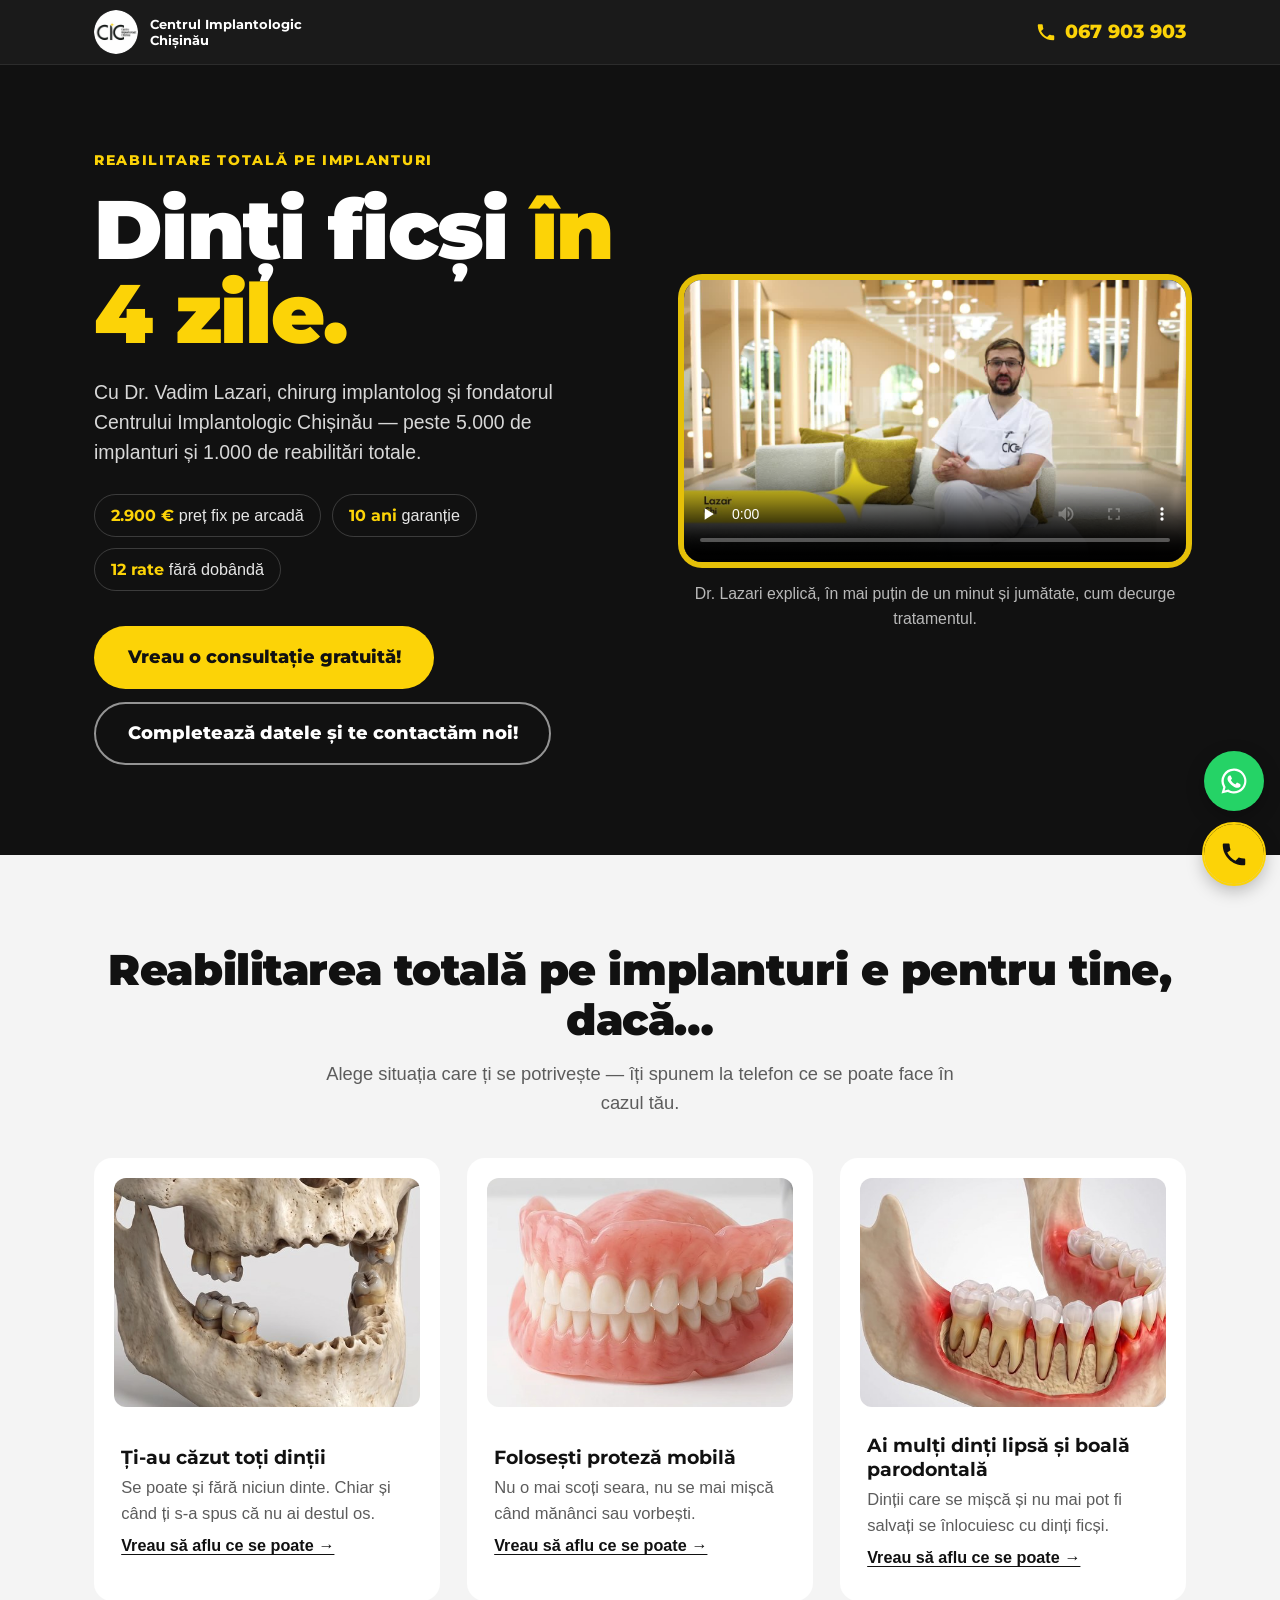
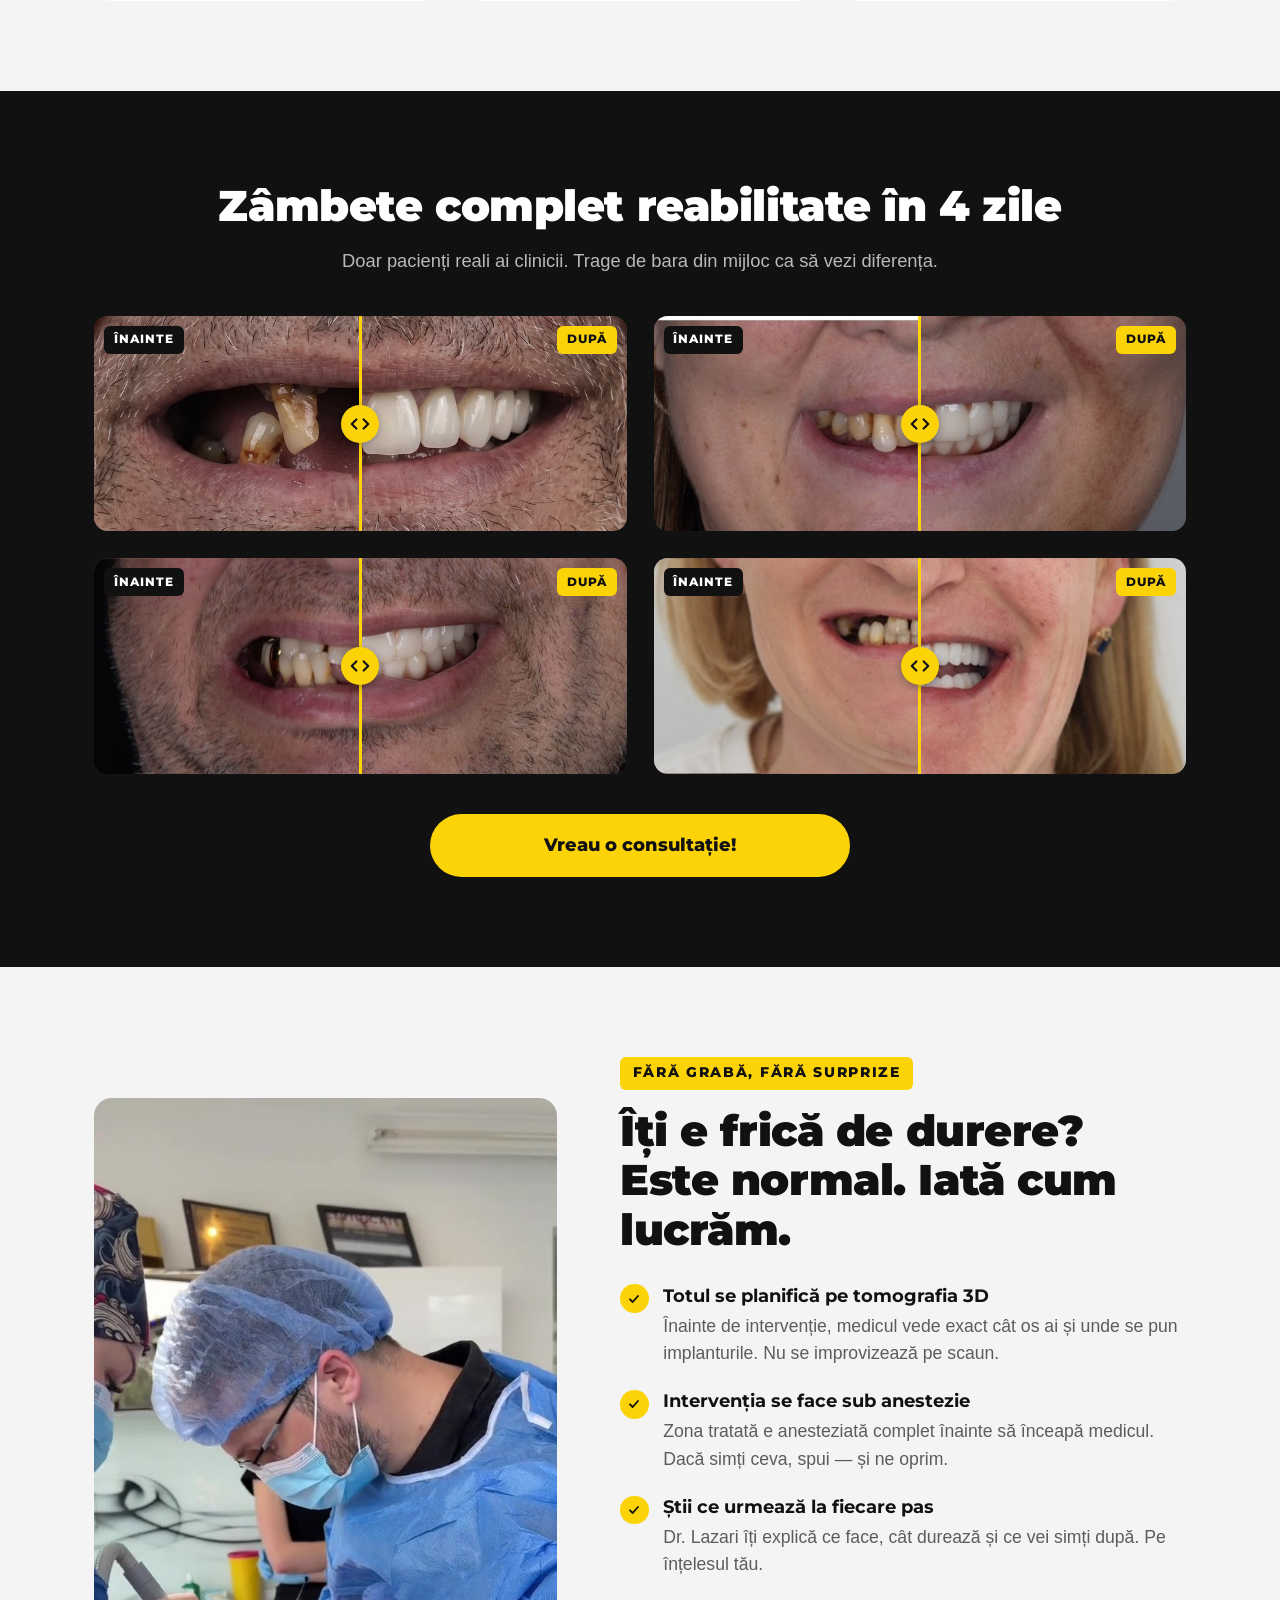
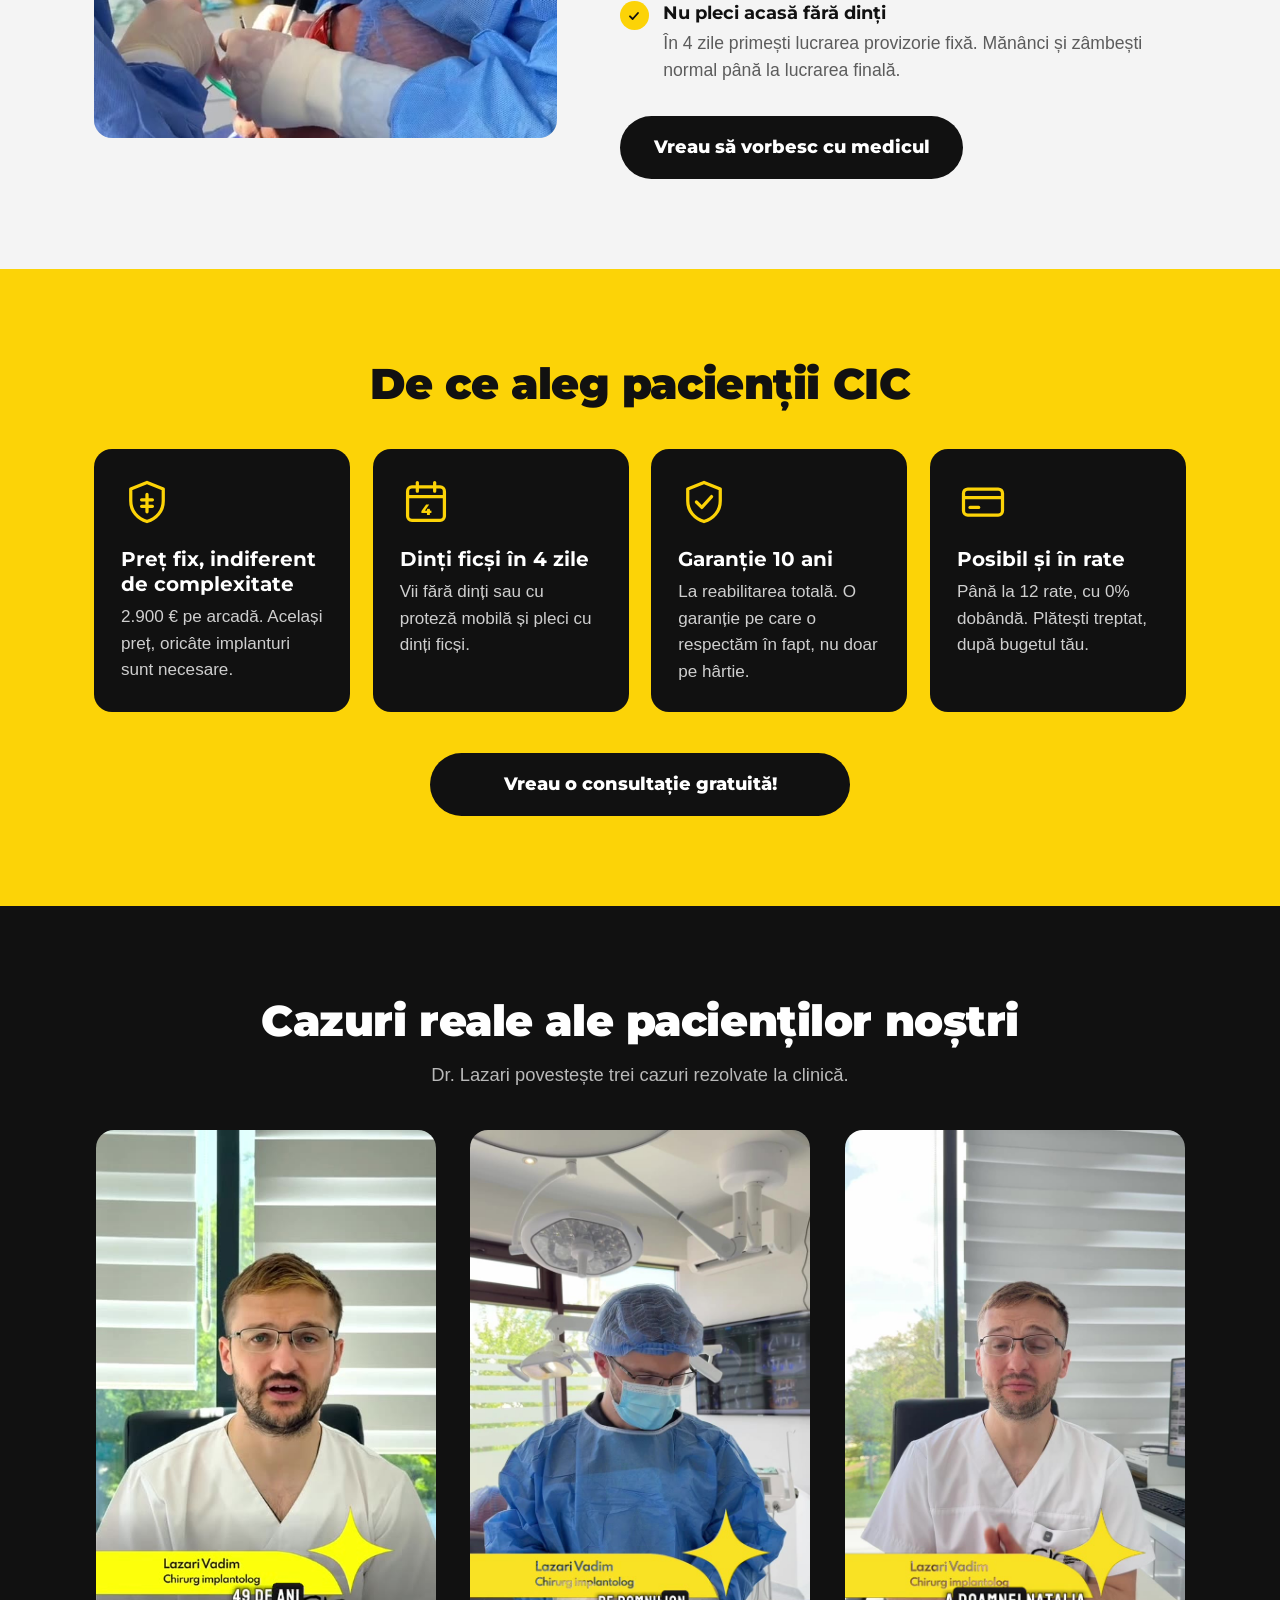
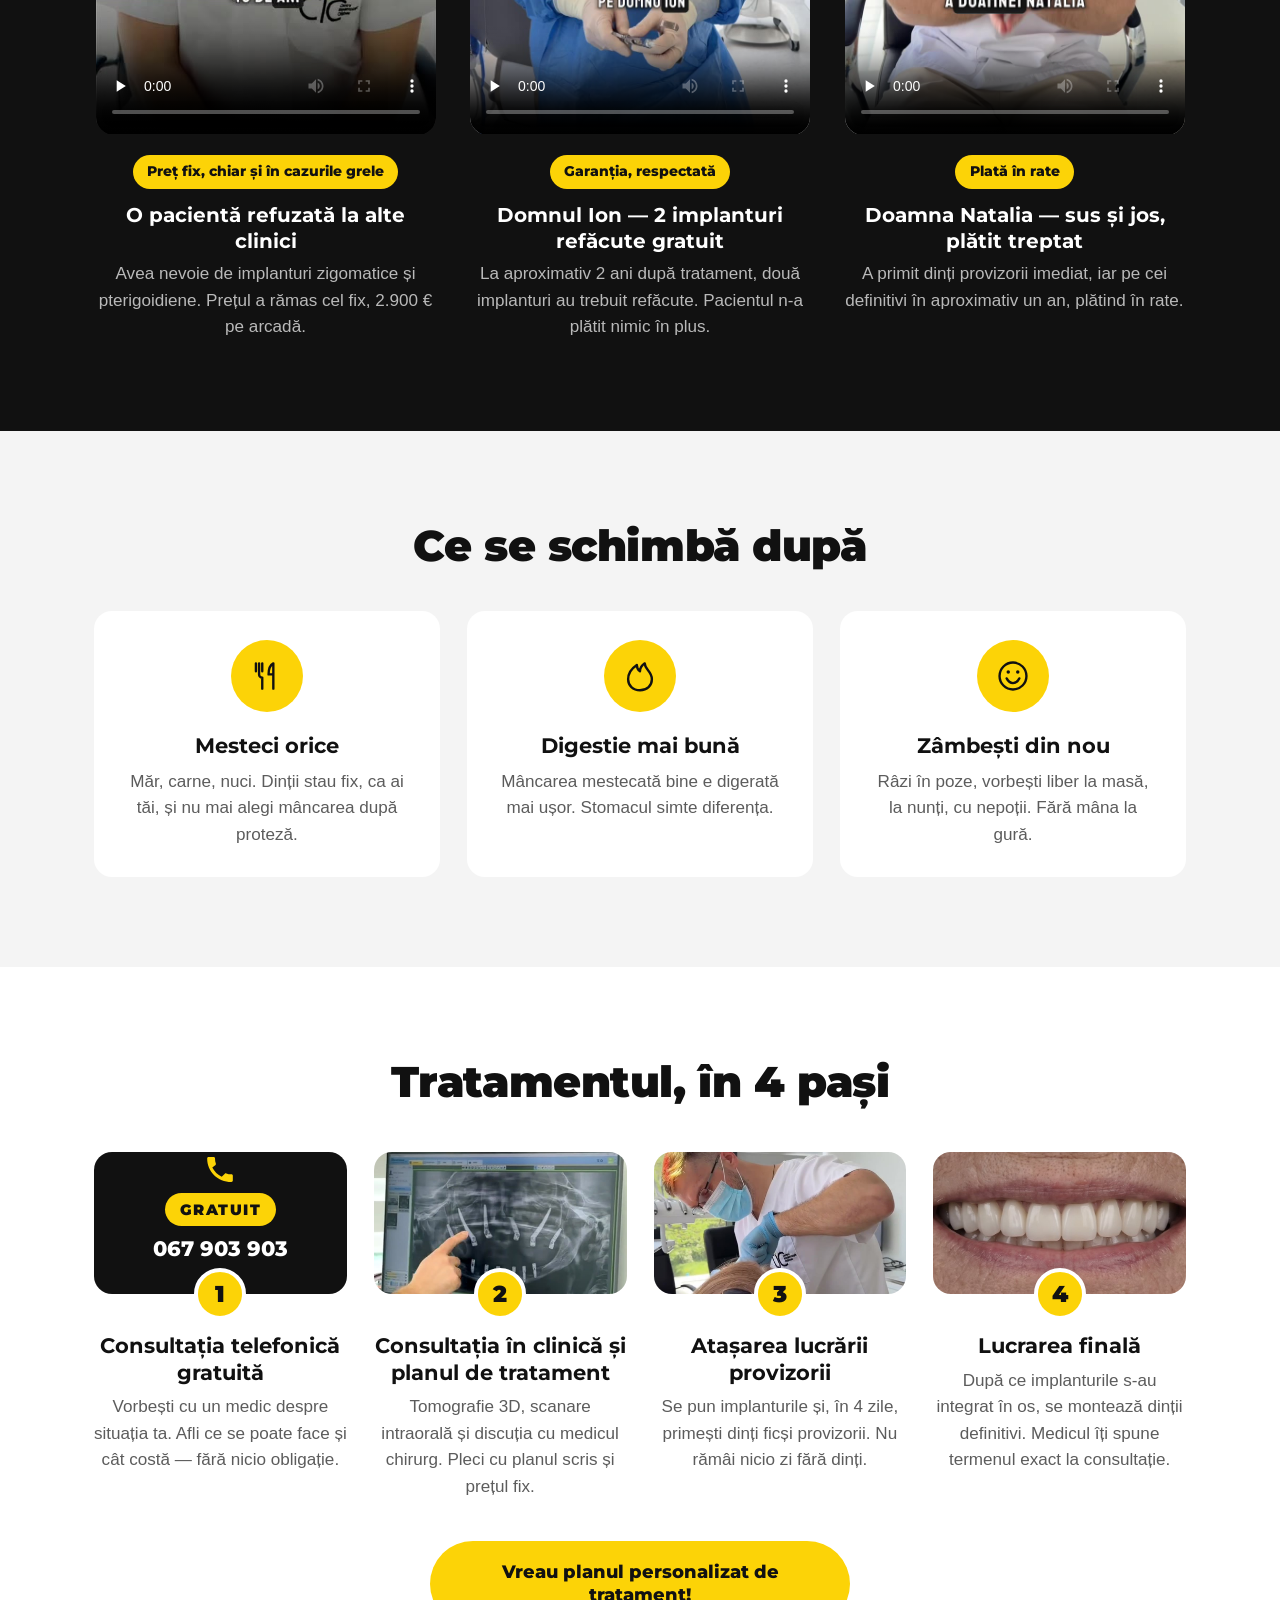
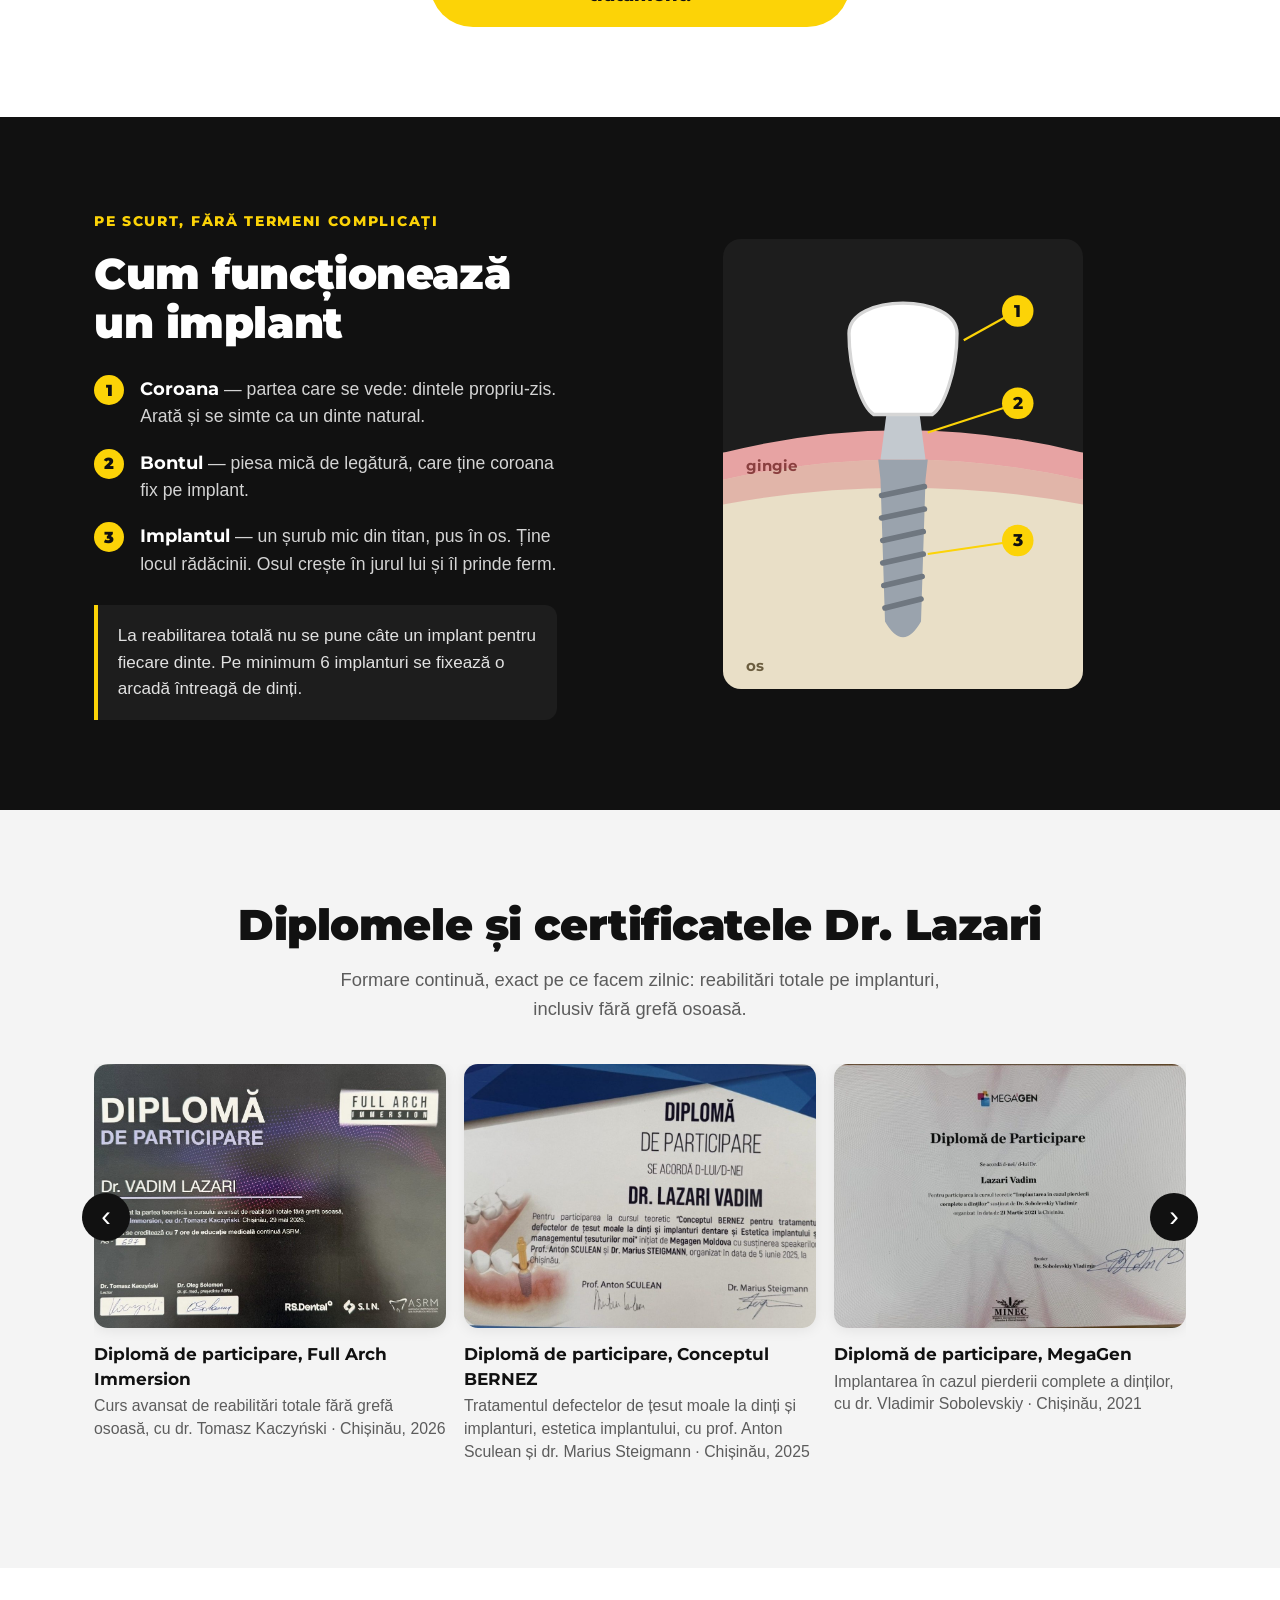
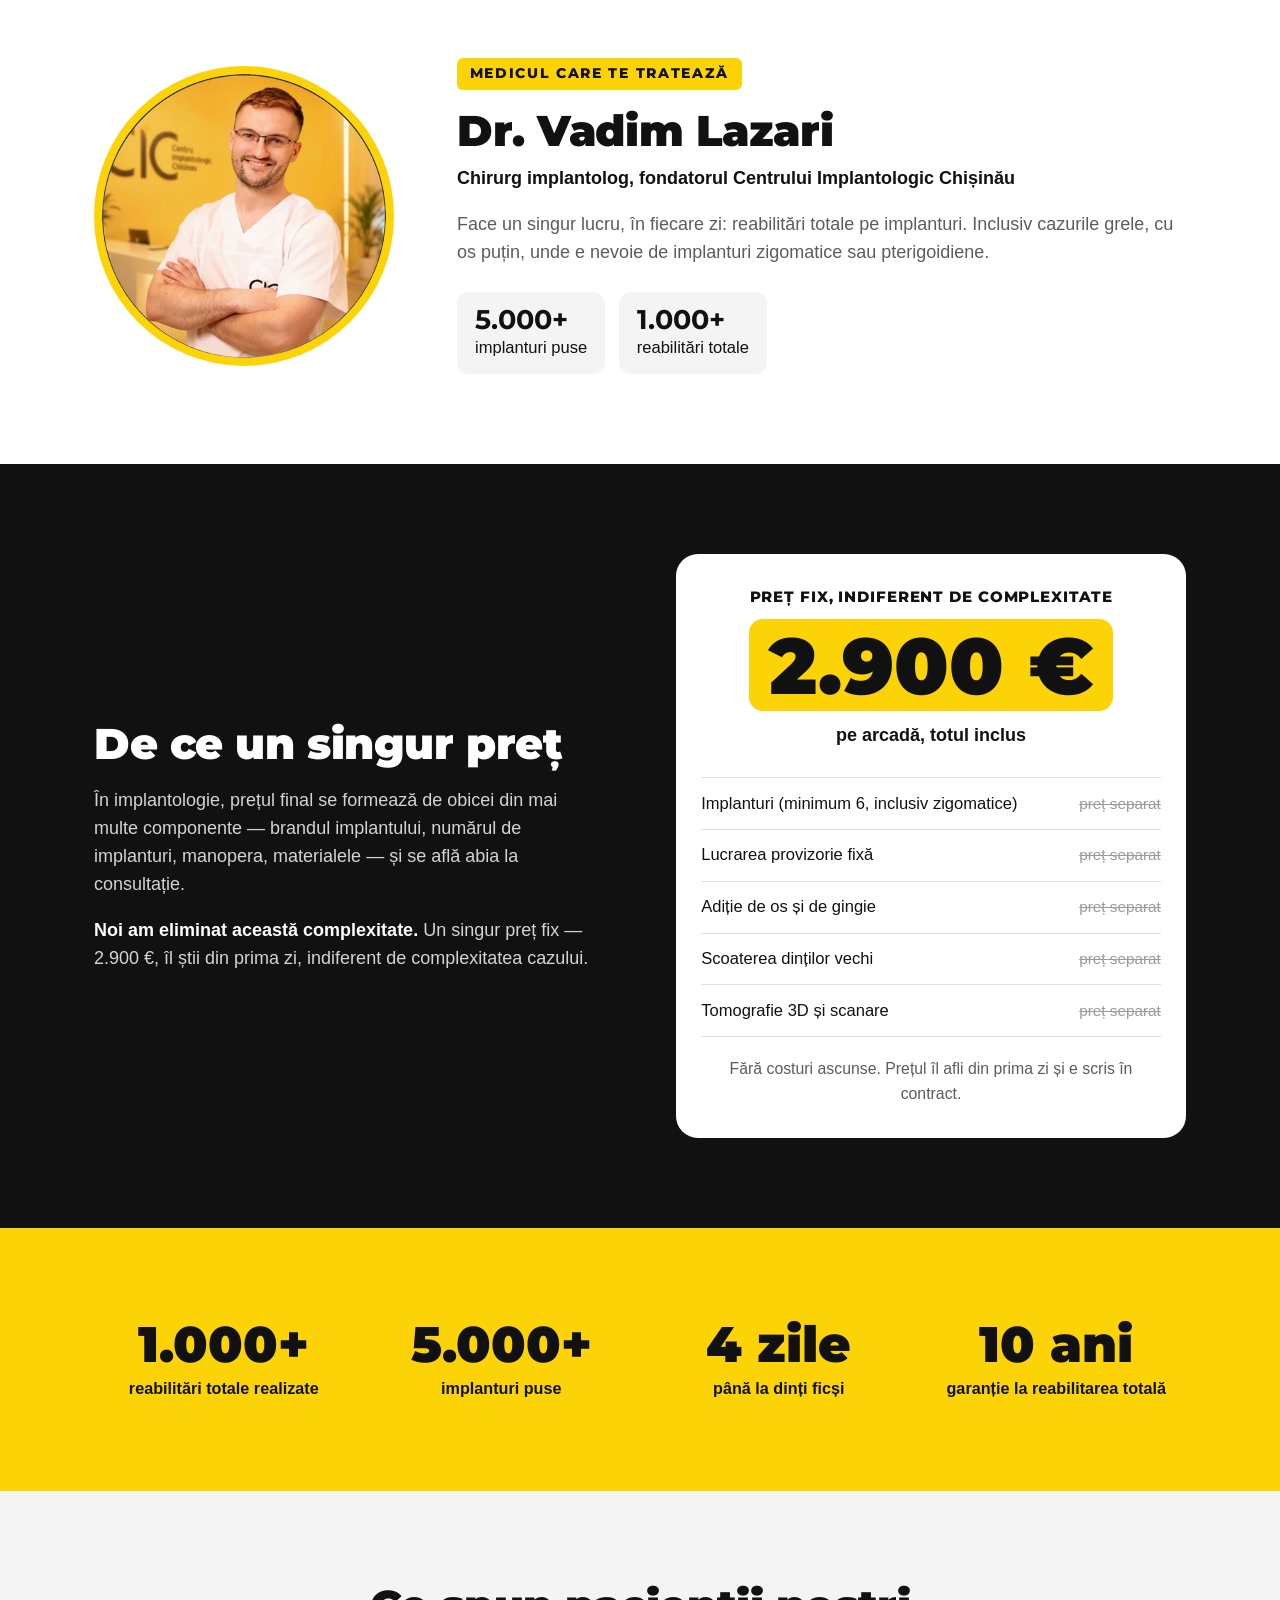
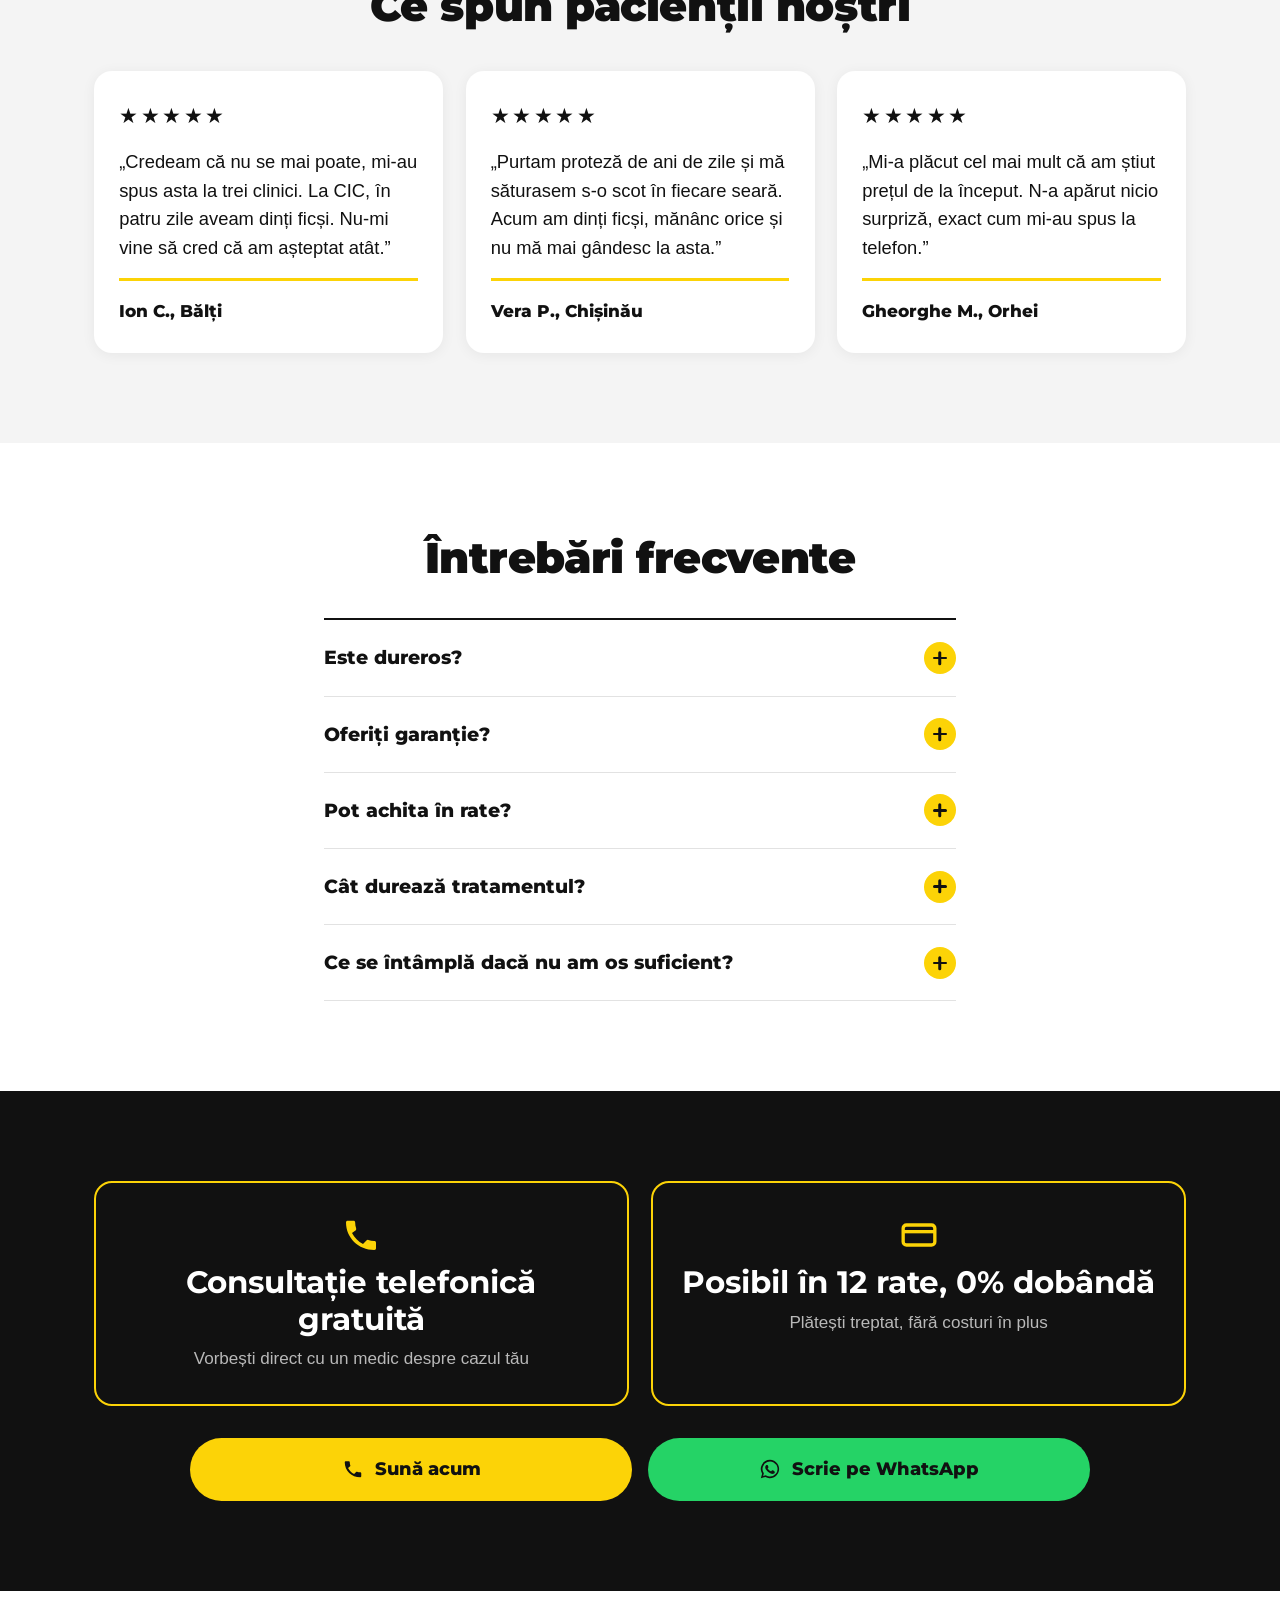
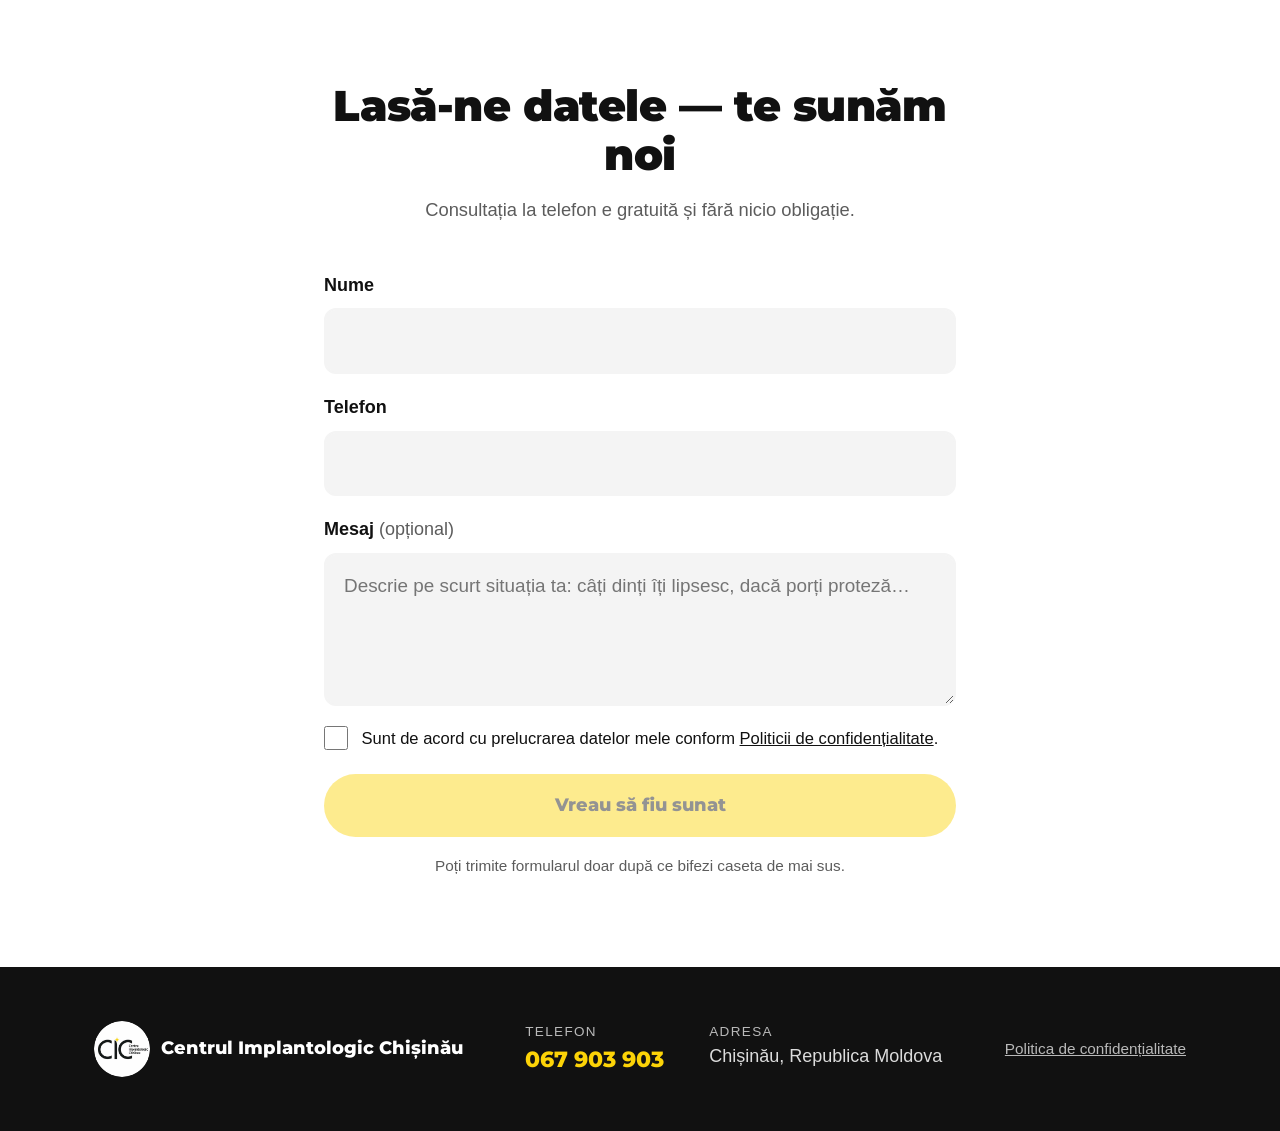
==== commit 7703fea5: "Pregătește butoanele de Messenger (flotant + oferta finală), ascunse până primim pagina de Facebook " ====
--- a/dinti-ficsi/index.html
+++ b/dinti-ficsi/index.html
@@ -554,6 +554,11 @@
           <svg viewBox="0 0 24 24" aria-hidden="true"><path d="M12 2a10 10 0 0 0-8.6 15.1L2 22l5-1.3A10 10 0 1 0 12 2zm0 18.2c-1.5 0-3-.4-4.2-1.2l-.3-.2-3 .8.8-2.9-.2-.3A8.2 8.2 0 1 1 12 20.2zm4.5-6.1c-.2-.1-1.5-.7-1.7-.8-.2-.1-.4-.1-.6.1l-.8 1c-.1.2-.3.2-.5.1a6.7 6.7 0 0 1-3.3-2.9c-.3-.4.2-.4.7-1.4.1-.2 0-.3 0-.4l-.8-1.8c-.2-.5-.4-.4-.6-.4h-.5c-.2 0-.4.1-.7.3-.2.3-.9.9-.9 2.2s.9 2.6 1.1 2.7c.1.2 1.8 2.8 4.4 3.9 1.6.7 2.3.8 3.1.6.5-.1 1.5-.6 1.7-1.2.2-.6.2-1.1.2-1.2-.1-.1-.3-.2-.5-.3z" fill="currentColor"/></svg>
           Scrie pe WhatsApp
         </a>
+        <!-- MESSENGER: înlocuiți PAGINA_FACEBOOK cu numele paginii de Facebook a clinicii (din facebook.com/NUME) și scoateți atributul hidden. -->
+        <a href="https://m.me/PAGINA_FACEBOOK" class="btn btn--messenger" target="_blank" rel="noopener" data-contact="messenger-oferta" hidden>
+          <svg viewBox="0 0 24 24" aria-hidden="true"><path d="M12 2C6.4 2 2 6.1 2 11.7c0 2.9 1.2 5.5 3.2 7.2v3.5l3-1.7c1.2.3 2.4.5 3.8.5 5.6 0 10-4.1 10-9.6S17.6 2 12 2zm1 12.9-2.6-2.7-5 2.7 5.5-5.8 2.6 2.7 4.9-2.7-5.4 5.8z" fill="currentColor"/></svg>
+          Scrie pe Messenger
+        </a>
       </div>
     </div>
   </section>
@@ -606,6 +611,10 @@
 
 <!-- ===== BUTOANE FLOTANTE: APEL + WHATSAPP ===== -->
 <div class="float-contact">
+  <!-- MESSENGER: înlocuiți PAGINA_FACEBOOK cu numele paginii de Facebook a clinicii (din facebook.com/NUME) și scoateți atributul hidden. -->
+  <a href="https://m.me/PAGINA_FACEBOOK" class="float-contact__btn float-contact__btn--messenger" target="_blank" rel="noopener" aria-label="Scrie-ne pe Messenger" data-contact="messenger-flotant" hidden>
+    <svg viewBox="0 0 24 24" aria-hidden="true"><path d="M12 2C6.4 2 2 6.1 2 11.7c0 2.9 1.2 5.5 3.2 7.2v3.5l3-1.7c1.2.3 2.4.5 3.8.5 5.6 0 10-4.1 10-9.6S17.6 2 12 2zm1 12.9-2.6-2.7-5 2.7 5.5-5.8 2.6 2.7 4.9-2.7-5.4 5.8z" fill="currentColor"/></svg>
+  </a>
   <a href="https://wa.me/37367903903?text=Bun%C4%83%20ziua!%20A%C8%99%20vrea%20o%20consulta%C8%9Bie%20gratuit%C4%83%20pentru%20din%C8%9Bi%20fic%C8%99i." class="float-contact__btn float-contact__btn--wa" target="_blank" rel="noopener" aria-label="Scrie-ne pe WhatsApp" data-contact="whatsapp-flotant">
     <svg viewBox="0 0 24 24" aria-hidden="true"><path d="M12 2a10 10 0 0 0-8.6 15.1L2 22l5-1.3A10 10 0 1 0 12 2zm0 18.2c-1.5 0-3-.4-4.2-1.2l-.3-.2-3 .8.8-2.9-.2-.3A8.2 8.2 0 1 1 12 20.2zm4.5-6.1c-.2-.1-1.5-.7-1.7-.8-.2-.1-.4-.1-.6.1l-.8 1c-.1.2-.3.2-.5.1a6.7 6.7 0 0 1-3.3-2.9c-.3-.4.2-.4.7-1.4.1-.2 0-.3 0-.4l-.8-1.8c-.2-.5-.4-.4-.6-.4h-.5c-.2 0-.4.1-.7.3-.2.3-.9.9-.9 2.2s.9 2.6 1.1 2.7c.1.2 1.8 2.8 4.4 3.9 1.6.7 2.3.8 3.1.6.5-.1 1.5-.6 1.7-1.2.2-.6.2-1.1.2-1.2-.1-.1-.3-.2-.5-.3z" fill="currentColor"/></svg>
   </a>
--- a/assets/css/lp-dinti-ficsi.css
+++ b/assets/css/lp-dinti-ficsi.css
@@ -17,6 +17,7 @@
   --muted:#5c5c5c;
   --muted-light:#b9b9b9;
   --wa:#25D366;
+  --messenger:#0084FF;
   --radius:18px;
   --head:"Montserrat", -apple-system, BlinkMacSystemFont, "Segoe UI", Roboto, Arial, sans-serif;
   --body:-apple-system, BlinkMacSystemFont, "Segoe UI", Roboto, "Helvetica Neue", Arial, sans-serif;
@@ -63,6 +64,9 @@
 .btn--ghost:hover,.btn--ghost:focus-visible{border-color:var(--white);background:rgba(255,255,255,.06);}
 .btn--whatsapp{background:var(--wa);color:var(--black);}
 .btn--whatsapp:hover,.btn--whatsapp:focus-visible{background:#1fbd5a;}
+.btn--messenger{background:var(--messenger);color:var(--white);}
+.btn--messenger:hover,.btn--messenger:focus-visible{background:#006fd6;}
+.btn[hidden],.float-contact__btn[hidden]{display:none;}
 .btn--full{width:100%;}
 .btn:disabled{opacity:.45;cursor:not-allowed;}
 
@@ -432,9 +436,10 @@
 .offer__panel strong{font-family:var(--head);font-size:clamp(1.3rem, 4vw, 1.7rem);line-height:1.2;}
 .offer__panel span{color:var(--muted-light);font-size:.95rem;}
 .offer__buttons{display:grid;gap:.85rem;margin-top:1.75rem;}
+.offer__buttons .btn{white-space:nowrap;padding-left:1.25rem;padding-right:1.25rem;}
 @media (min-width:700px){
   .offer{grid-template-columns:1fr 1fr;gap:1.25rem;}
-  .offer__buttons{grid-template-columns:1fr 1fr;max-width:640px;margin-left:auto;margin-right:auto;}
+  .offer__buttons{grid-template-columns:repeat(auto-fit,minmax(200px,1fr));max-width:900px;margin-left:auto;margin-right:auto;}
 }
 
 /* ---------- 17. Formular ---------- */
@@ -490,6 +495,7 @@
 .float-contact__btn:hover{transform:scale(1.06);}
 .float-contact__btn svg{width:30px;height:30px;}
 .float-contact__btn--wa{background:var(--wa);color:var(--white);}
+.float-contact__btn--messenger{background:var(--messenger);color:var(--white);}
 .float-contact__btn--call{background:var(--yellow);color:var(--black);}
 .float-contact__btn--call::before{
   content:"";position:absolute;width:60px;height:60px;border-radius:50%;
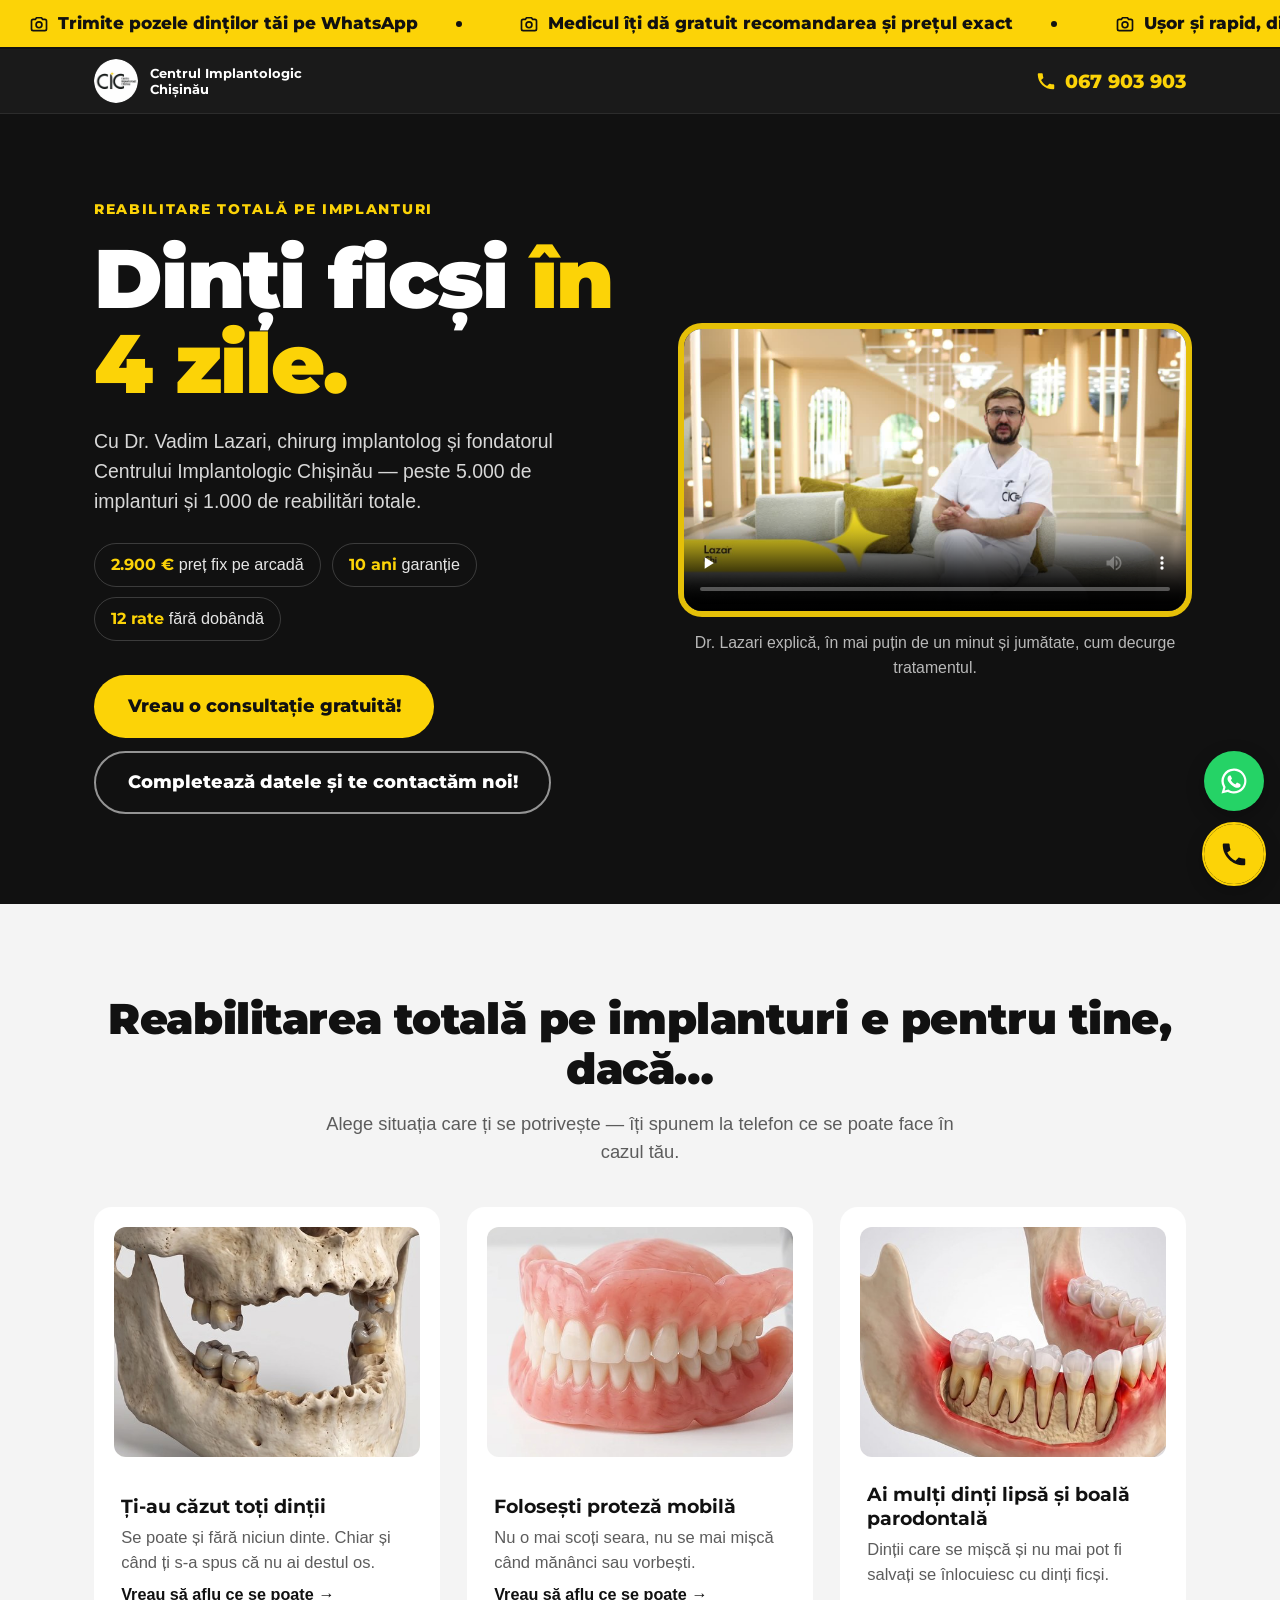
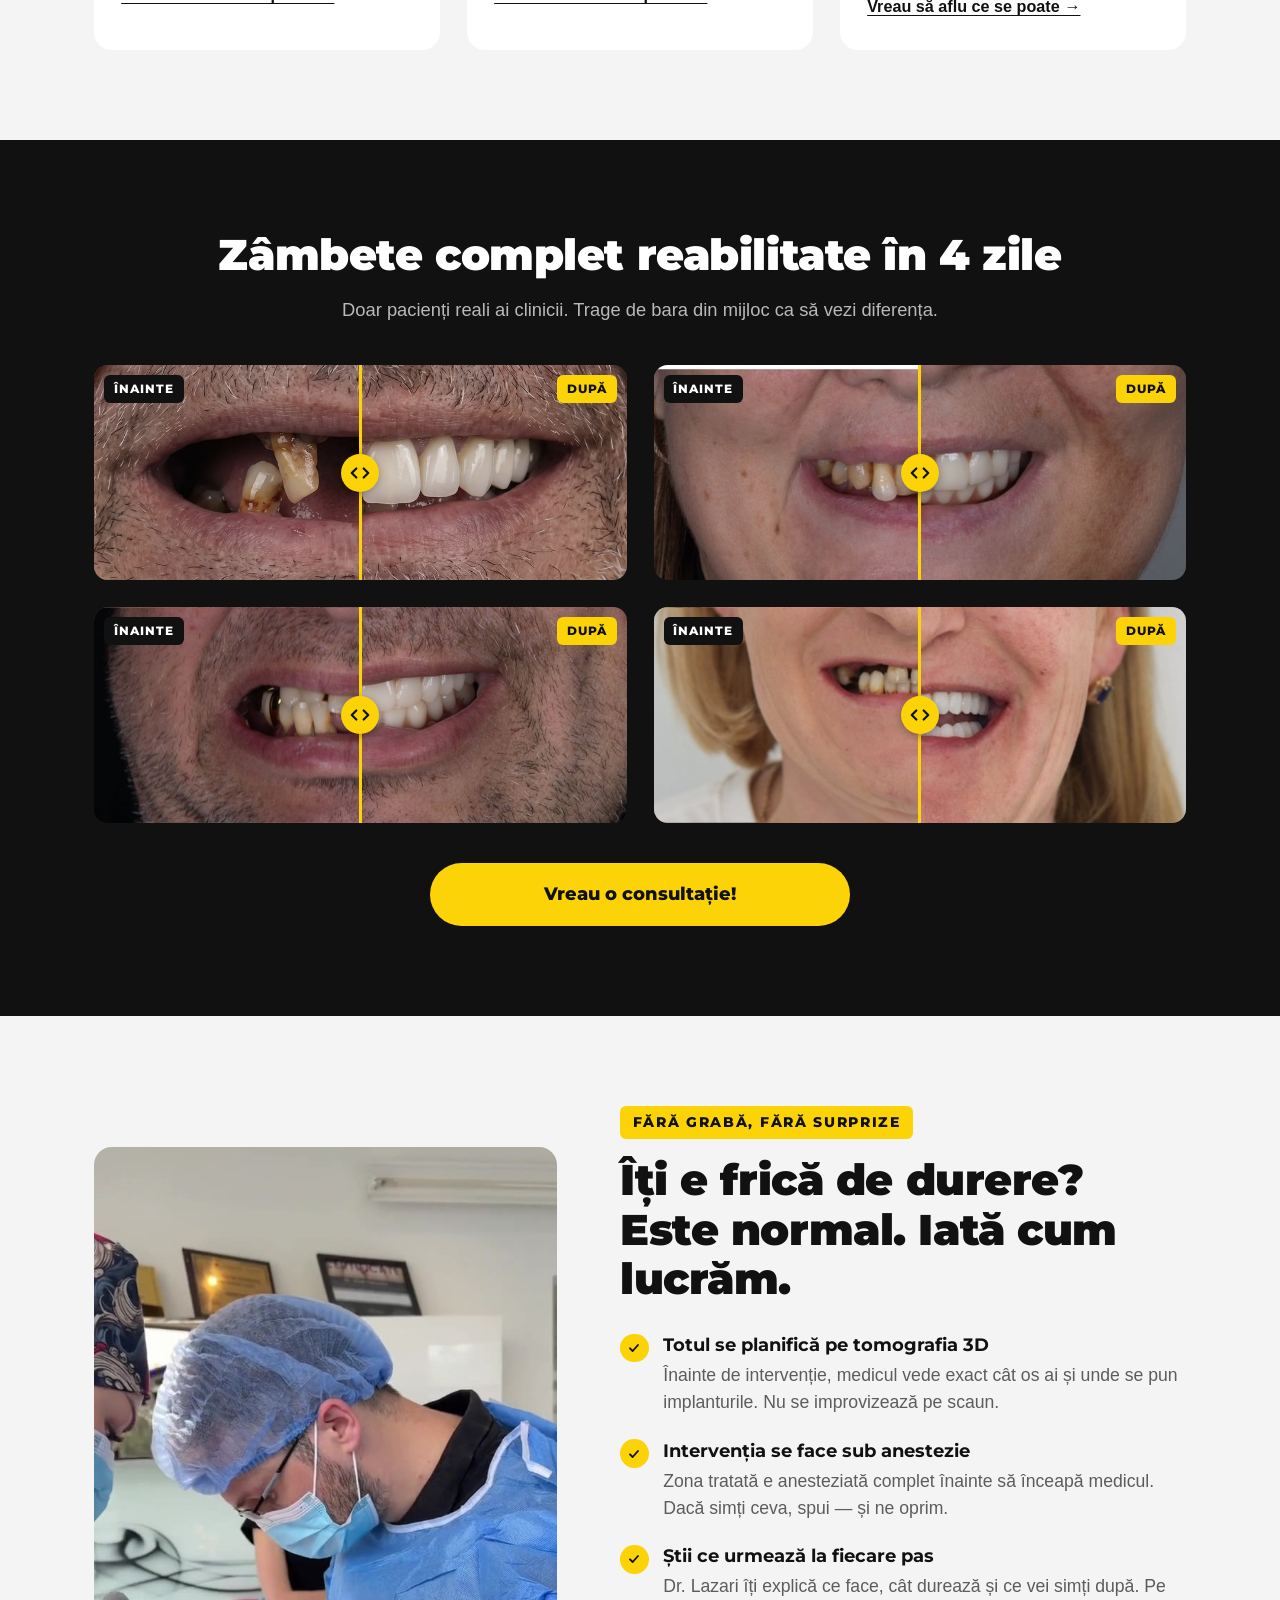
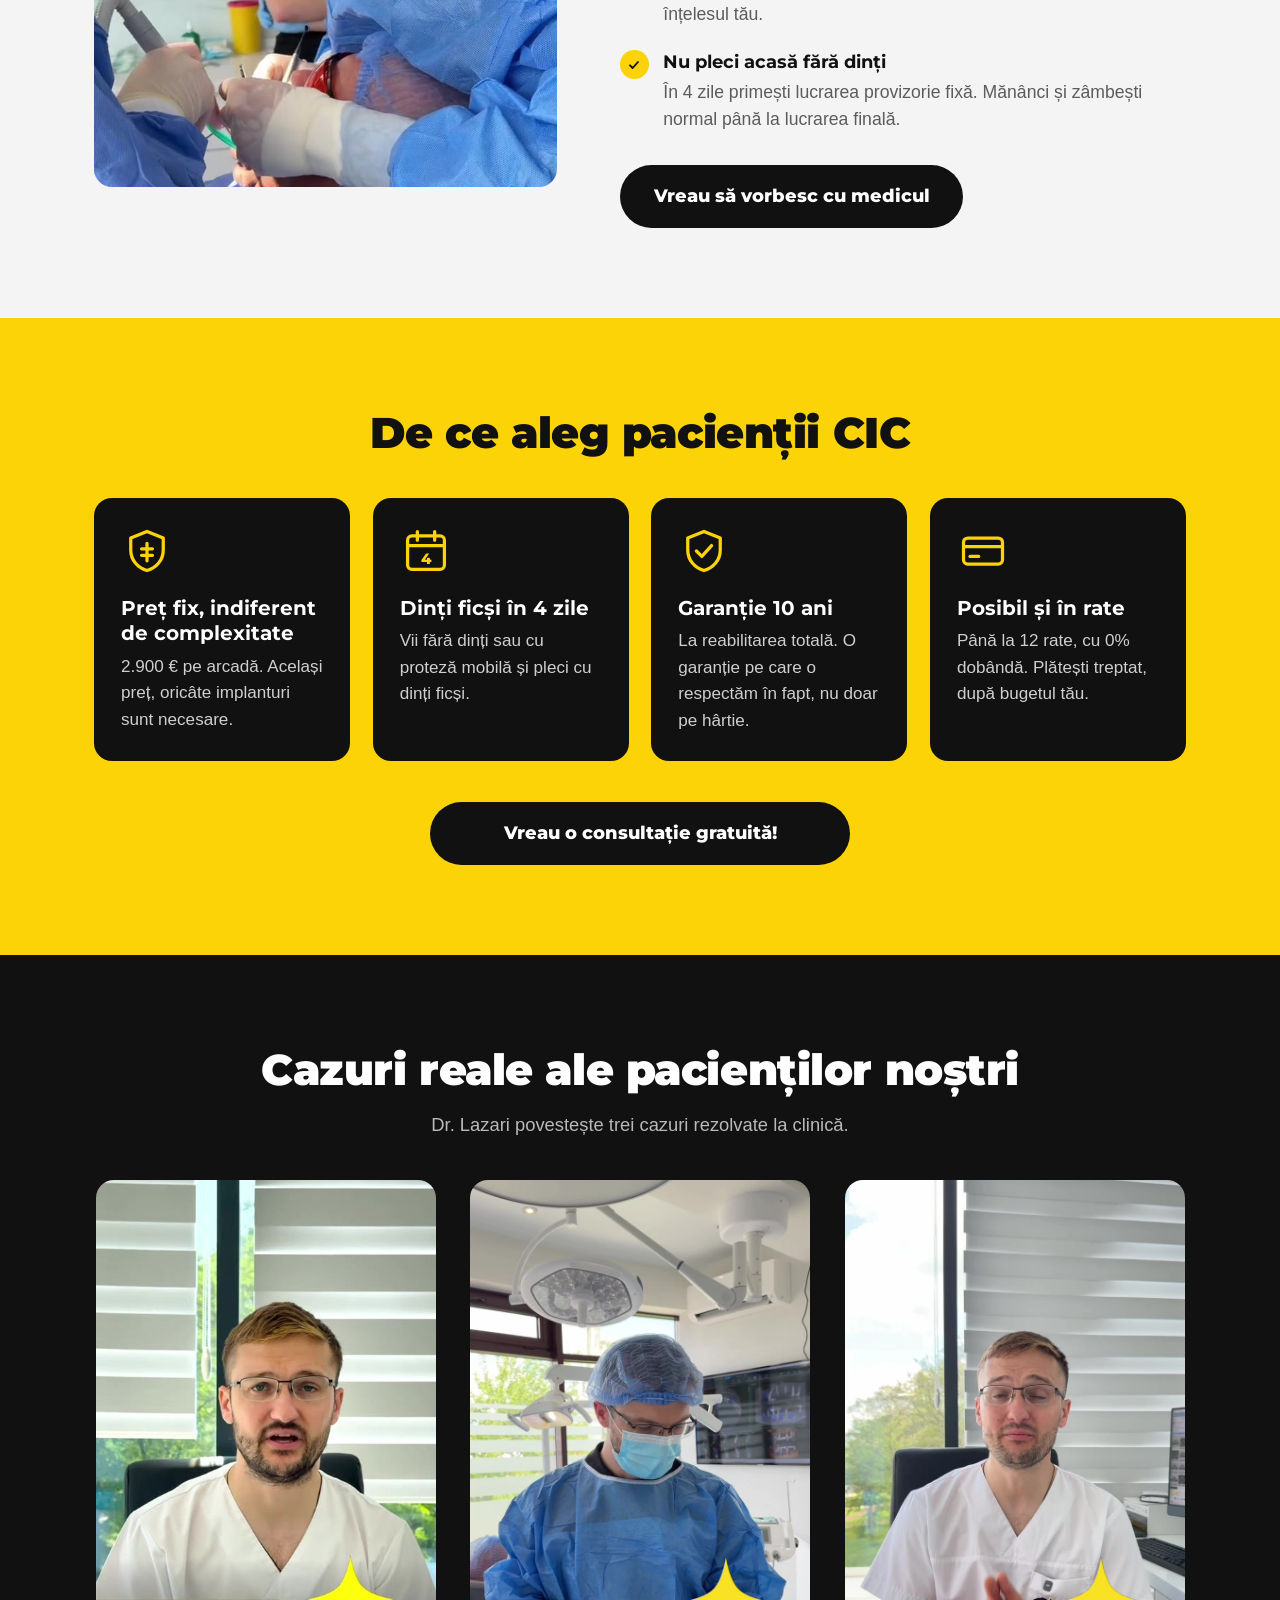
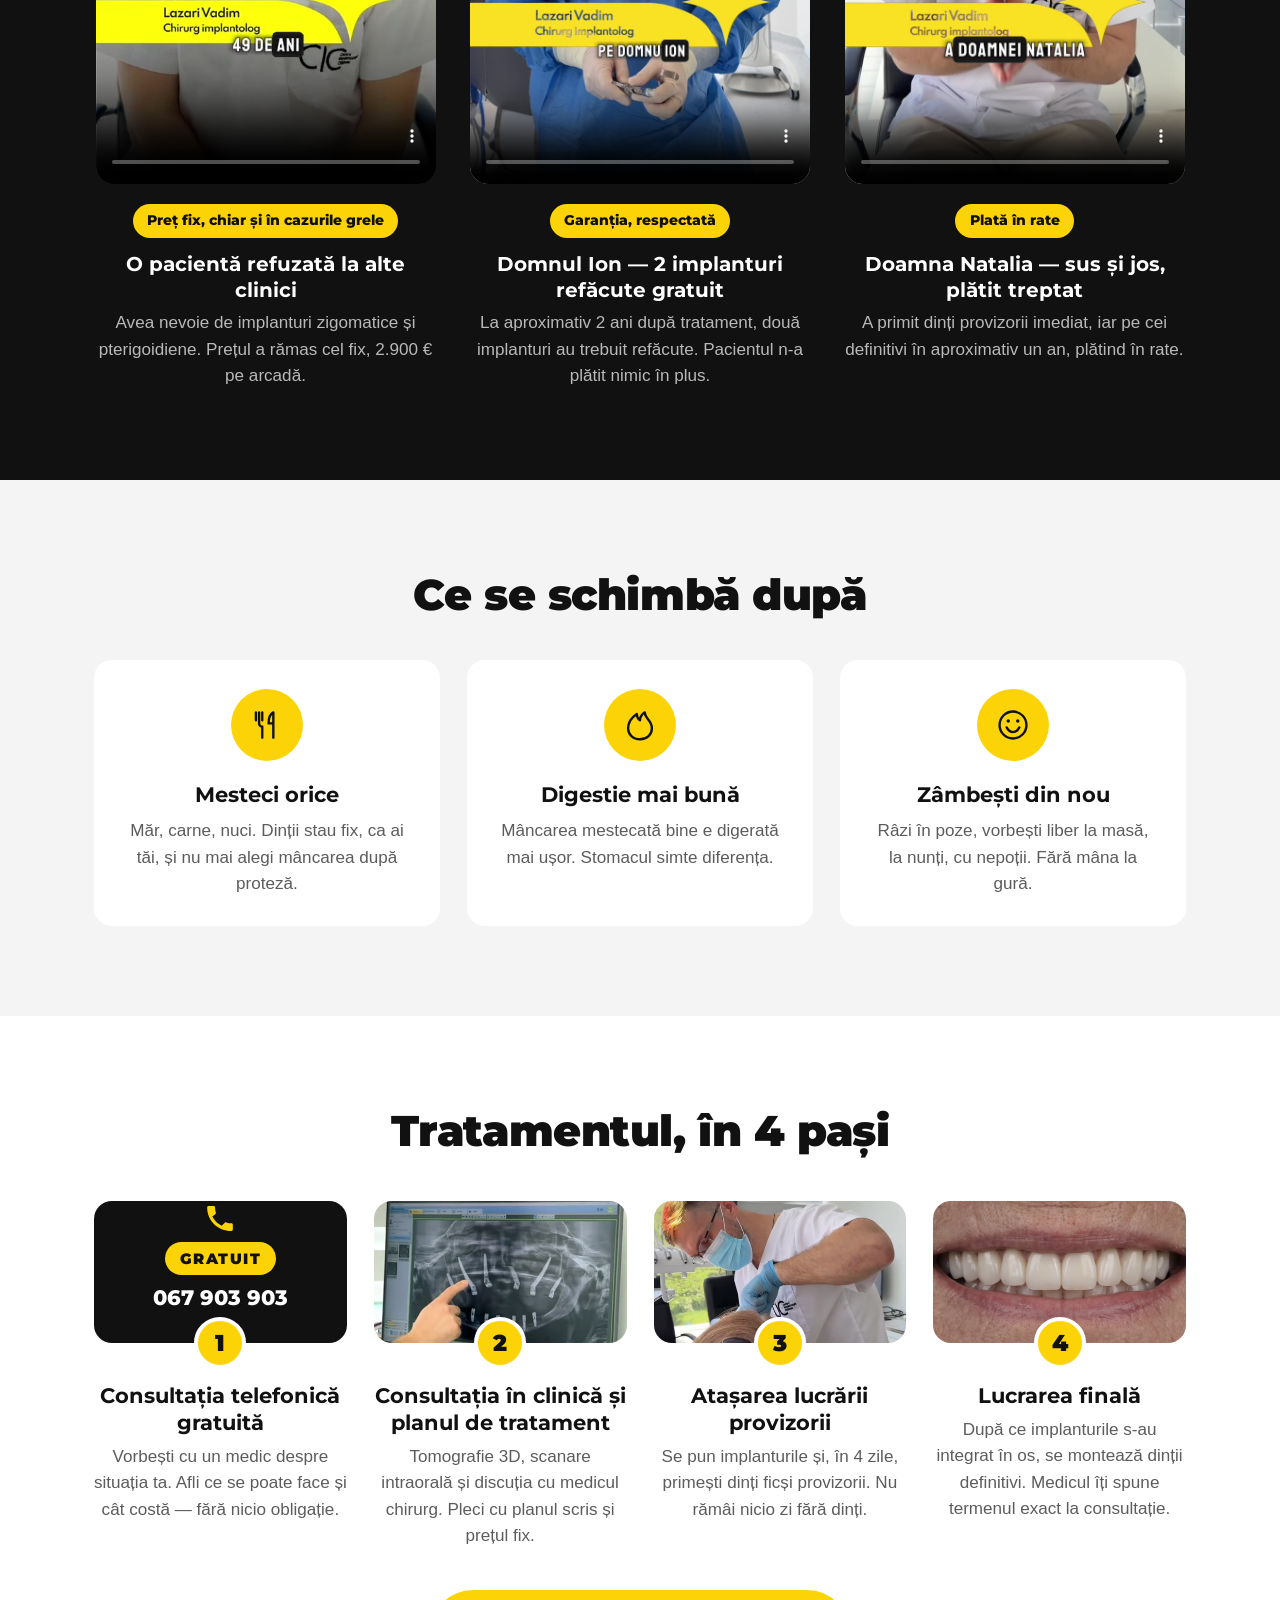
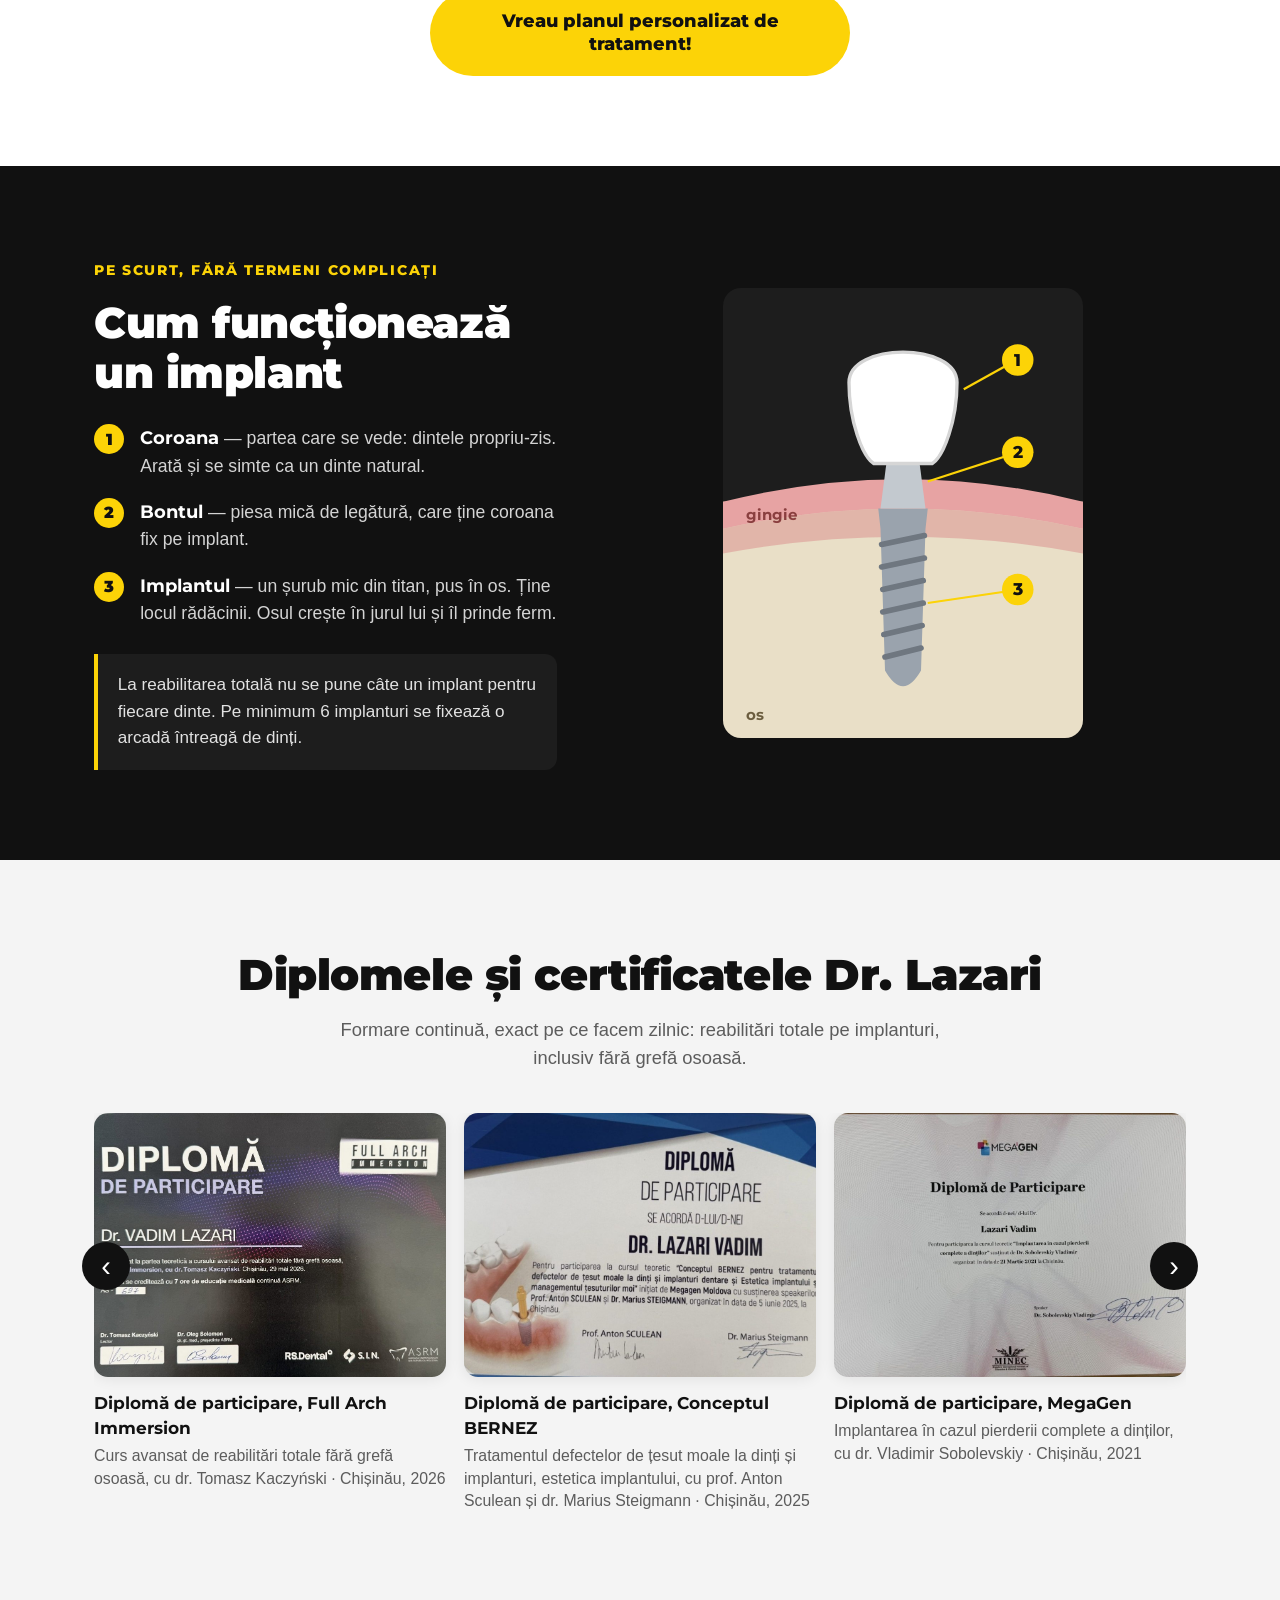
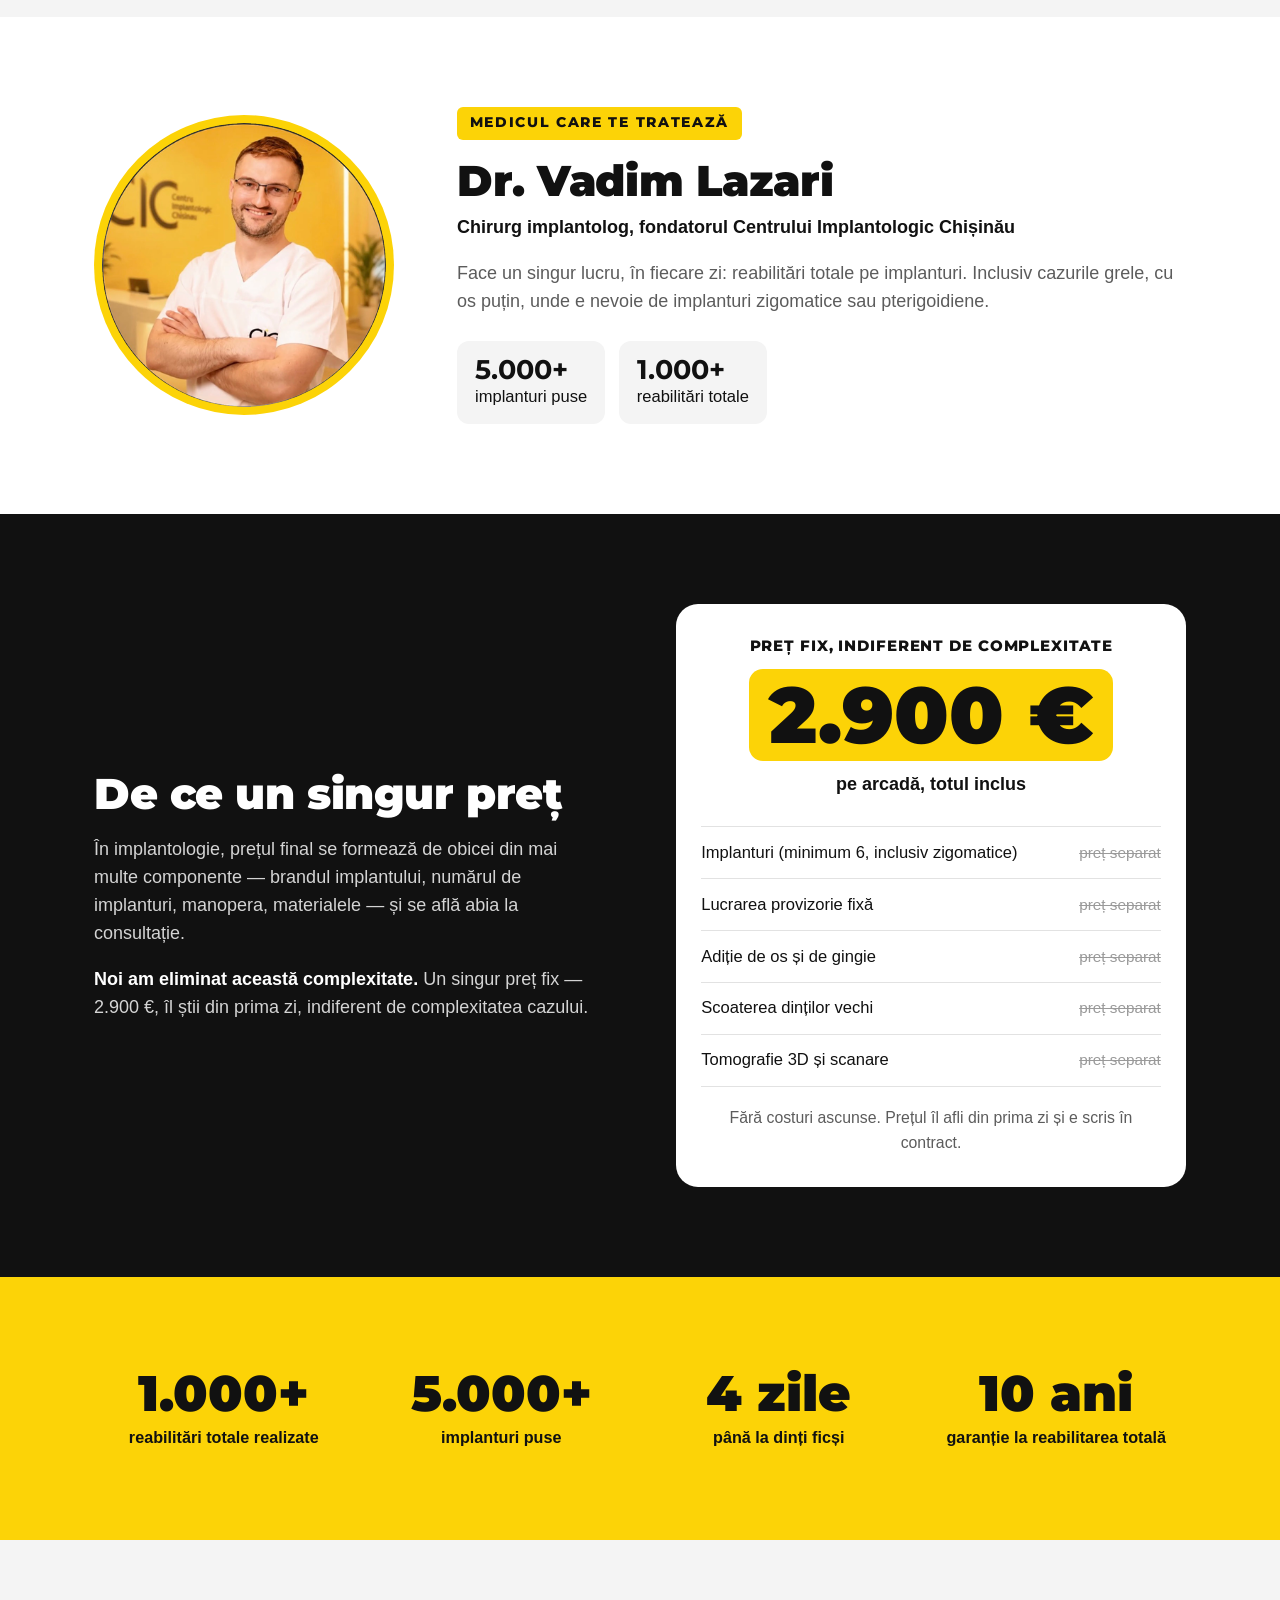
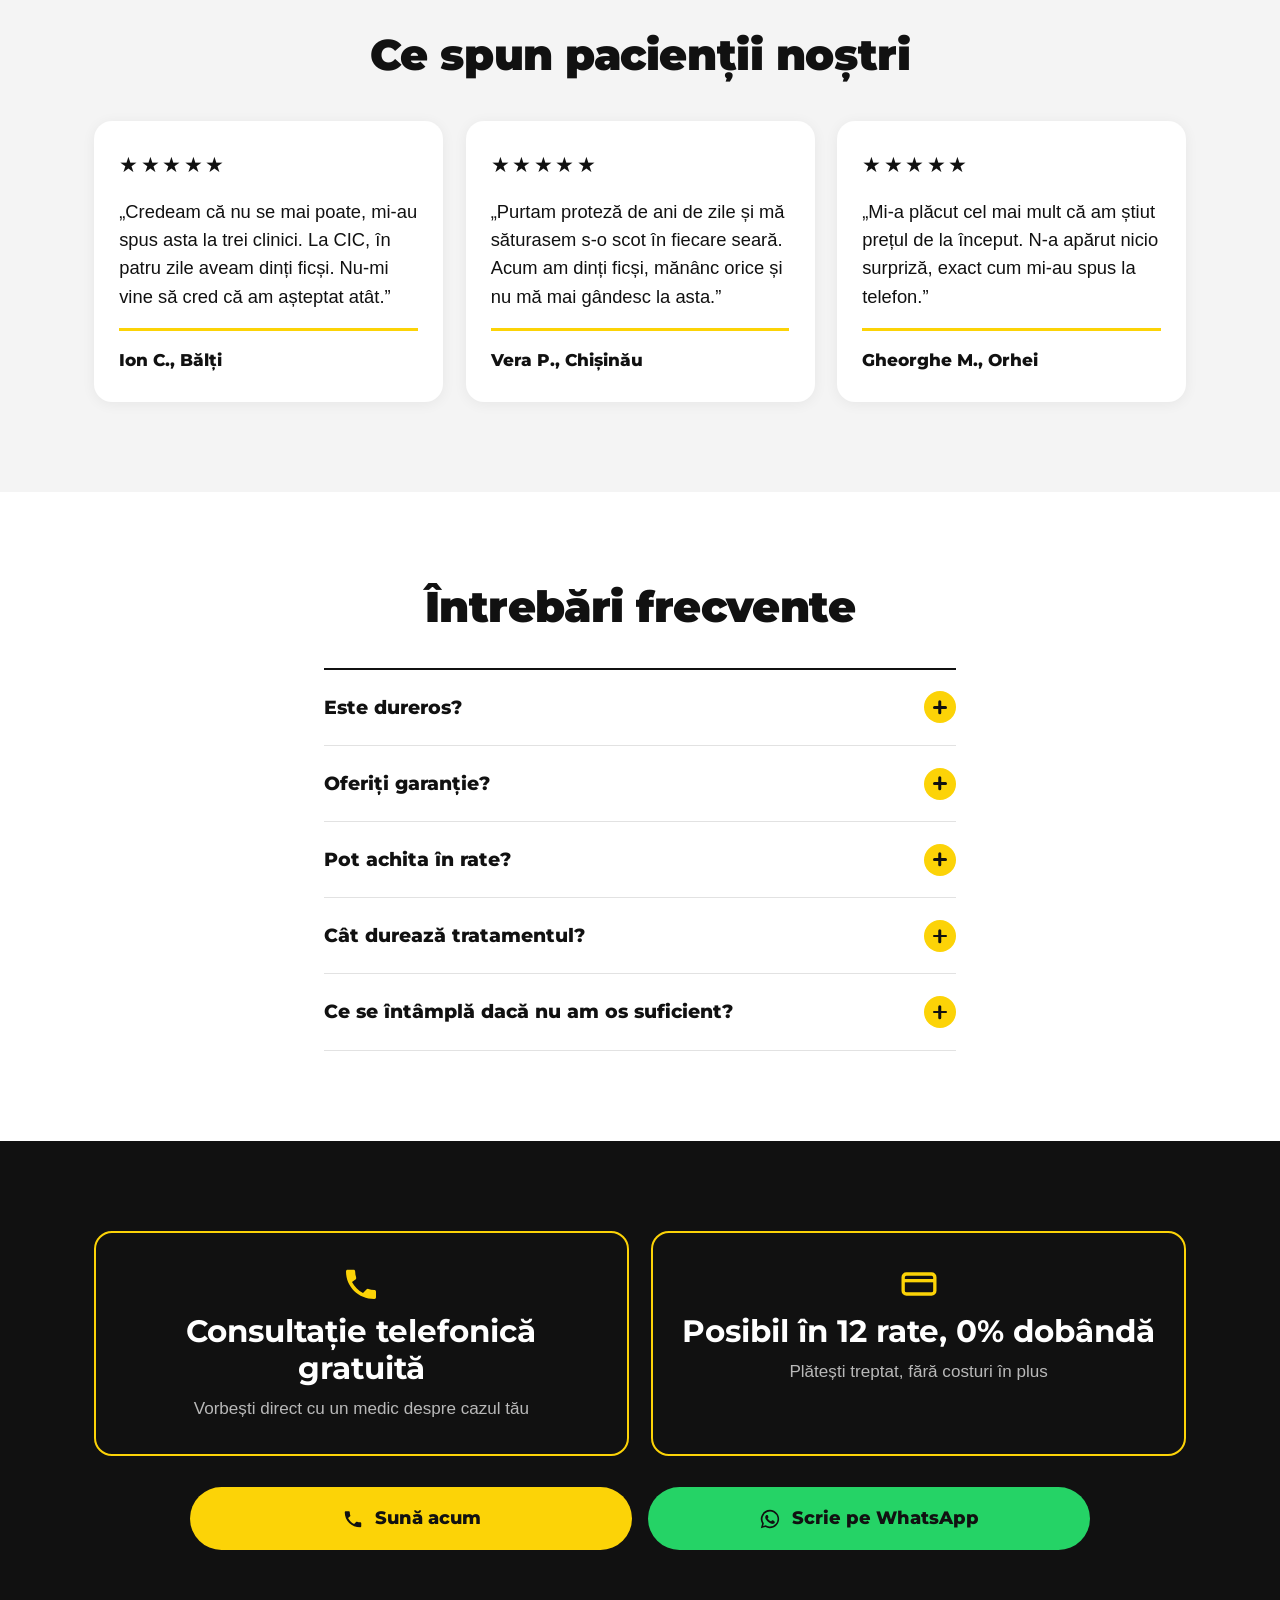
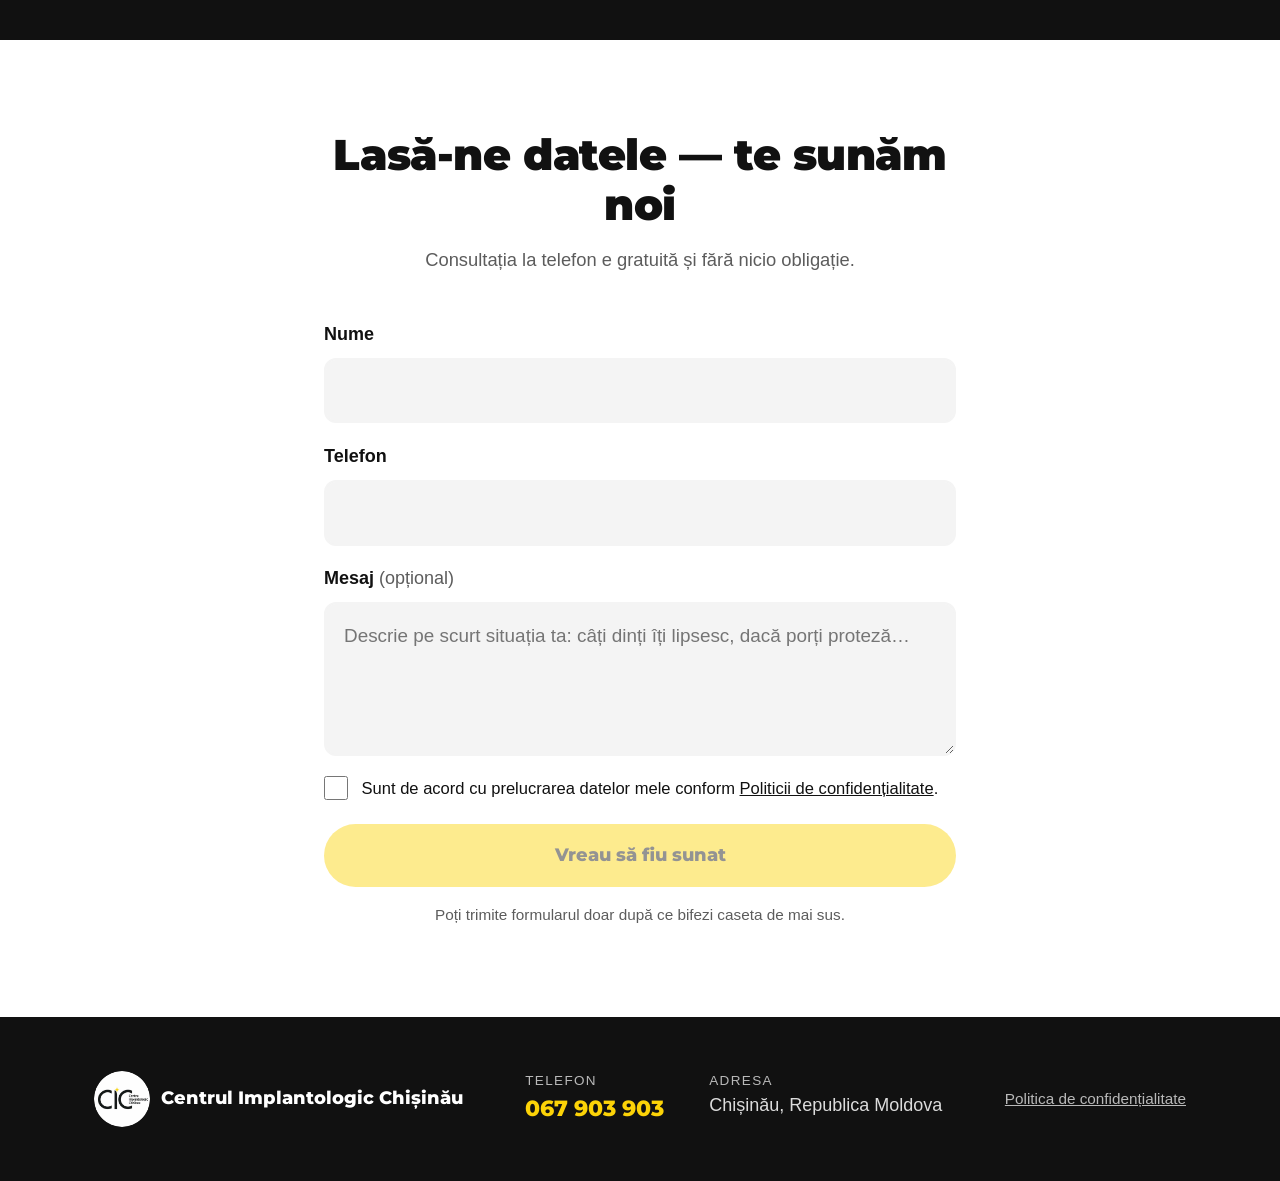
==== commit 7ff93258: "Adaugă sus o bandă care rulează: „Trimite pozele dinților tăi pe WhatsApp” Toată banda deschide What" ====
--- a/dinti-ficsi/index.html
+++ b/dinti-ficsi/index.html
@@ -31,6 +31,14 @@
 <!-- End Meta Pixel Code -->
 </head>
 <body>
+
+<!-- ===== BANDĂ CARE RULEAZĂ: POZELE DINȚILOR PE WHATSAPP ===== -->
+<a class="ticker" href="https://wa.me/37367903903?text=Bun%C4%83%20ziua!%20Vreau%20s%C4%83%20trimit%20pozele%20din%C8%9Bilor%20pentru%20o%20consulta%C8%9Bie%20gratuit%C4%83." target="_blank" rel="noopener" data-contact="whatsapp-banda-sus" aria-label="Trimite pozele dinților tăi pe WhatsApp: medicul îți dă gratuit recomandarea și prețul exact">
+  <span class="ticker__track" aria-hidden="true">
+    <span class="ticker__group"><span class="ticker__item"><svg viewBox="0 0 24 24" aria-hidden="true"><path d="M9 4.5 7.6 6.5H5a2 2 0 0 0-2 2V18a2 2 0 0 0 2 2h14a2 2 0 0 0 2-2V8.5a2 2 0 0 0-2-2h-2.6L15 4.5H9z" fill="none" stroke="currentColor" stroke-width="2" stroke-linejoin="round"/><circle cx="12" cy="13" r="3.5" fill="none" stroke="currentColor" stroke-width="2"/></svg>Trimite pozele dinților tăi pe WhatsApp</span><span class="ticker__item"><svg viewBox="0 0 24 24" aria-hidden="true"><path d="M9 4.5 7.6 6.5H5a2 2 0 0 0-2 2V18a2 2 0 0 0 2 2h14a2 2 0 0 0 2-2V8.5a2 2 0 0 0-2-2h-2.6L15 4.5H9z" fill="none" stroke="currentColor" stroke-width="2" stroke-linejoin="round"/><circle cx="12" cy="13" r="3.5" fill="none" stroke="currentColor" stroke-width="2"/></svg>Medicul îți dă gratuit recomandarea și prețul exact</span><span class="ticker__item"><svg viewBox="0 0 24 24" aria-hidden="true"><path d="M9 4.5 7.6 6.5H5a2 2 0 0 0-2 2V18a2 2 0 0 0 2 2h14a2 2 0 0 0 2-2V8.5a2 2 0 0 0-2-2h-2.6L15 4.5H9z" fill="none" stroke="currentColor" stroke-width="2" stroke-linejoin="round"/><circle cx="12" cy="13" r="3.5" fill="none" stroke="currentColor" stroke-width="2"/></svg>Ușor și rapid, din confortul casei tale</span></span>
+    <span class="ticker__group"><span class="ticker__item"><svg viewBox="0 0 24 24" aria-hidden="true"><path d="M9 4.5 7.6 6.5H5a2 2 0 0 0-2 2V18a2 2 0 0 0 2 2h14a2 2 0 0 0 2-2V8.5a2 2 0 0 0-2-2h-2.6L15 4.5H9z" fill="none" stroke="currentColor" stroke-width="2" stroke-linejoin="round"/><circle cx="12" cy="13" r="3.5" fill="none" stroke="currentColor" stroke-width="2"/></svg>Trimite pozele dinților tăi pe WhatsApp</span><span class="ticker__item"><svg viewBox="0 0 24 24" aria-hidden="true"><path d="M9 4.5 7.6 6.5H5a2 2 0 0 0-2 2V18a2 2 0 0 0 2 2h14a2 2 0 0 0 2-2V8.5a2 2 0 0 0-2-2h-2.6L15 4.5H9z" fill="none" stroke="currentColor" stroke-width="2" stroke-linejoin="round"/><circle cx="12" cy="13" r="3.5" fill="none" stroke="currentColor" stroke-width="2"/></svg>Medicul îți dă gratuit recomandarea și prețul exact</span><span class="ticker__item"><svg viewBox="0 0 24 24" aria-hidden="true"><path d="M9 4.5 7.6 6.5H5a2 2 0 0 0-2 2V18a2 2 0 0 0 2 2h14a2 2 0 0 0 2-2V8.5a2 2 0 0 0-2-2h-2.6L15 4.5H9z" fill="none" stroke="currentColor" stroke-width="2" stroke-linejoin="round"/><circle cx="12" cy="13" r="3.5" fill="none" stroke="currentColor" stroke-width="2"/></svg>Ușor și rapid, din confortul casei tale</span></span>
+  </span>
+</a>
 
 <!-- ===== BARA DE SUS ===== -->
 <header class="topbar">
--- a/assets/css/lp-dinti-ficsi.css
+++ b/assets/css/lp-dinti-ficsi.css
@@ -103,6 +103,27 @@
 .section--yellow{background:var(--yellow);color:var(--black);}
 @media (min-width:900px){.section{padding:5rem 0;}}
 
+/* ---------- Bandă care rulează (pozele dinților pe WhatsApp) ---------- */
+.ticker{
+  display:block;overflow:hidden;
+  background:var(--yellow);color:var(--black);text-decoration:none;
+  border-bottom:2px solid var(--black);
+}
+.ticker__track{display:flex;width:max-content;animation:ticker 32s linear infinite;}
+.ticker:hover .ticker__track,.ticker:focus-visible .ticker__track{animation-play-state:paused;}
+.ticker__group{display:flex;flex:none;}
+.ticker__item{
+  display:inline-flex;align-items:center;gap:.5rem;
+  padding:.6rem 1.6rem;white-space:nowrap;
+  font-family:var(--head);font-weight:800;font-size:.92rem;
+}
+.ticker__item svg{width:20px;height:20px;flex:none;}
+.ticker__item::after{content:"";width:6px;height:6px;border-radius:50%;background:var(--black);margin-left:1.6rem;}
+@keyframes ticker{from{transform:translateX(0);}to{transform:translateX(-50%);}}
+@media (prefers-reduced-motion:reduce){
+  .ticker__track{animation:none;}
+}
+
 /* ---------- Bara de sus ---------- */
 .topbar{
   position:sticky;top:0;z-index:60;
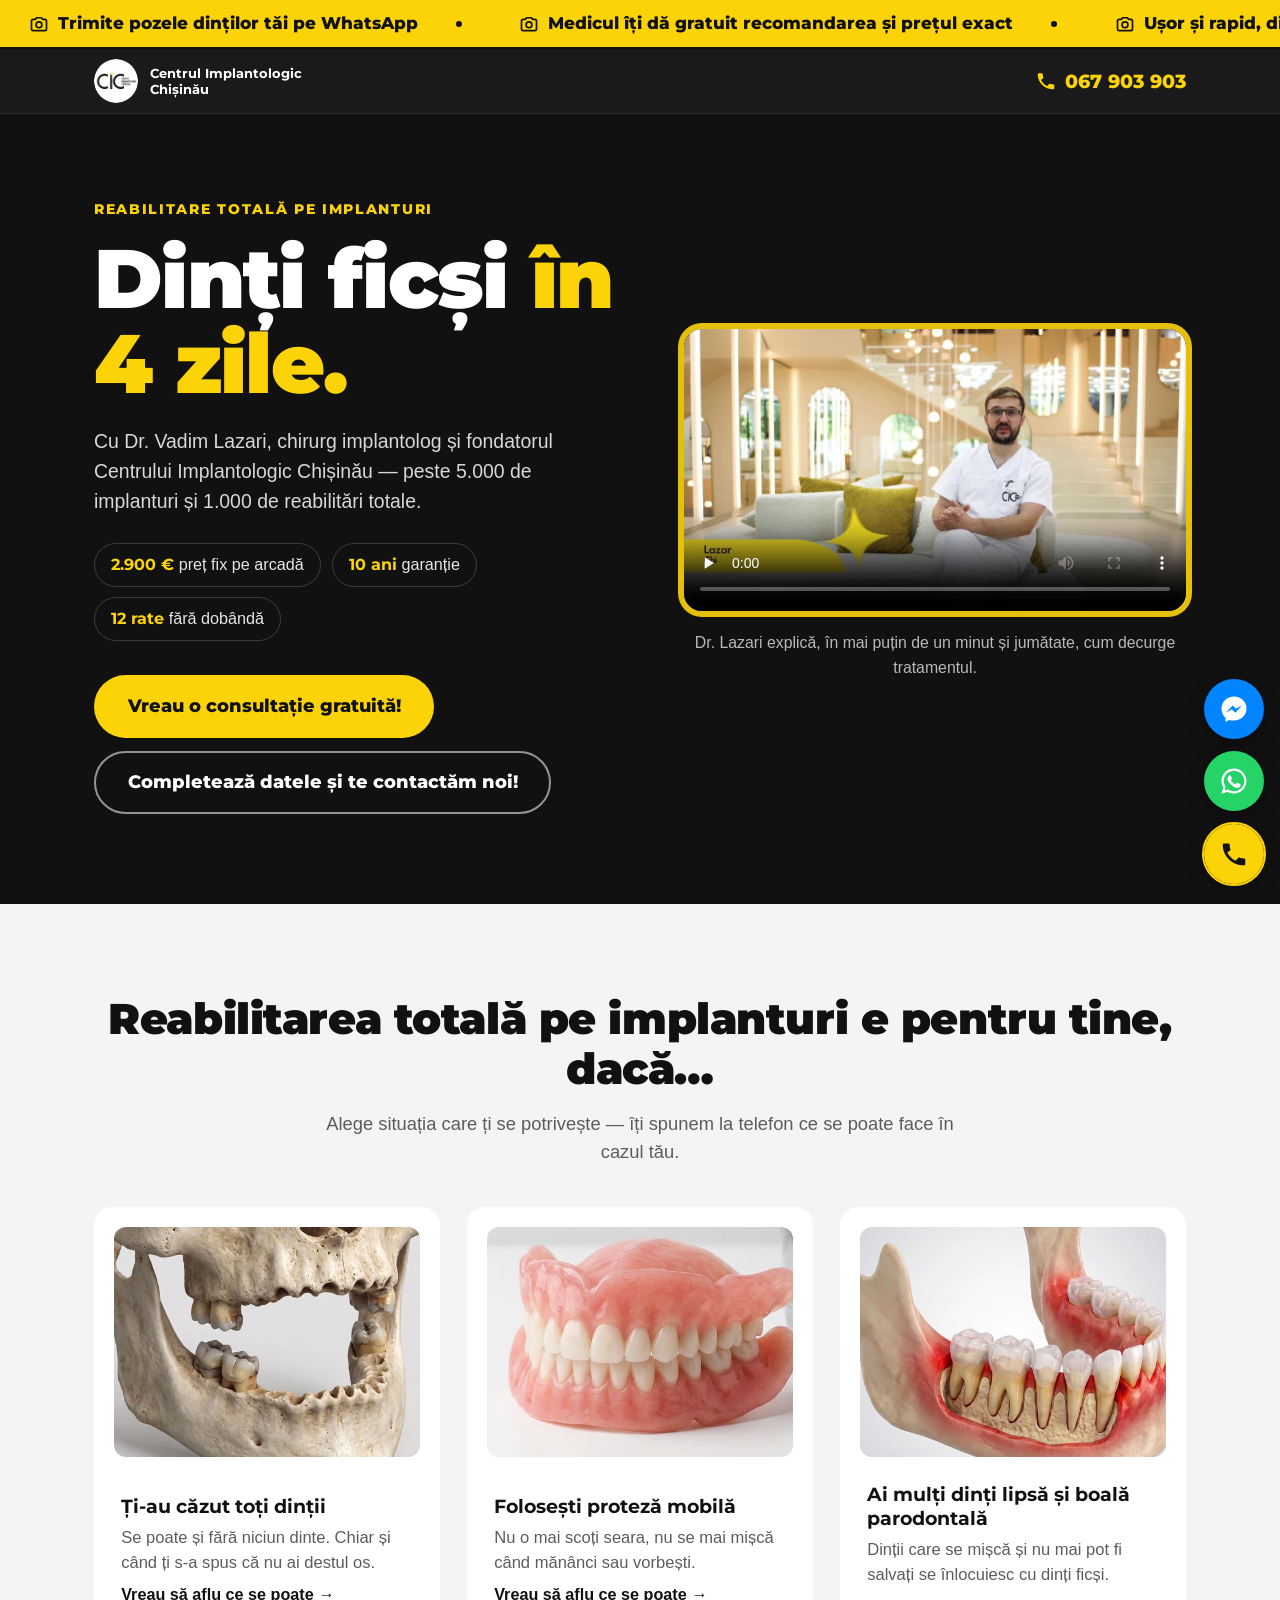
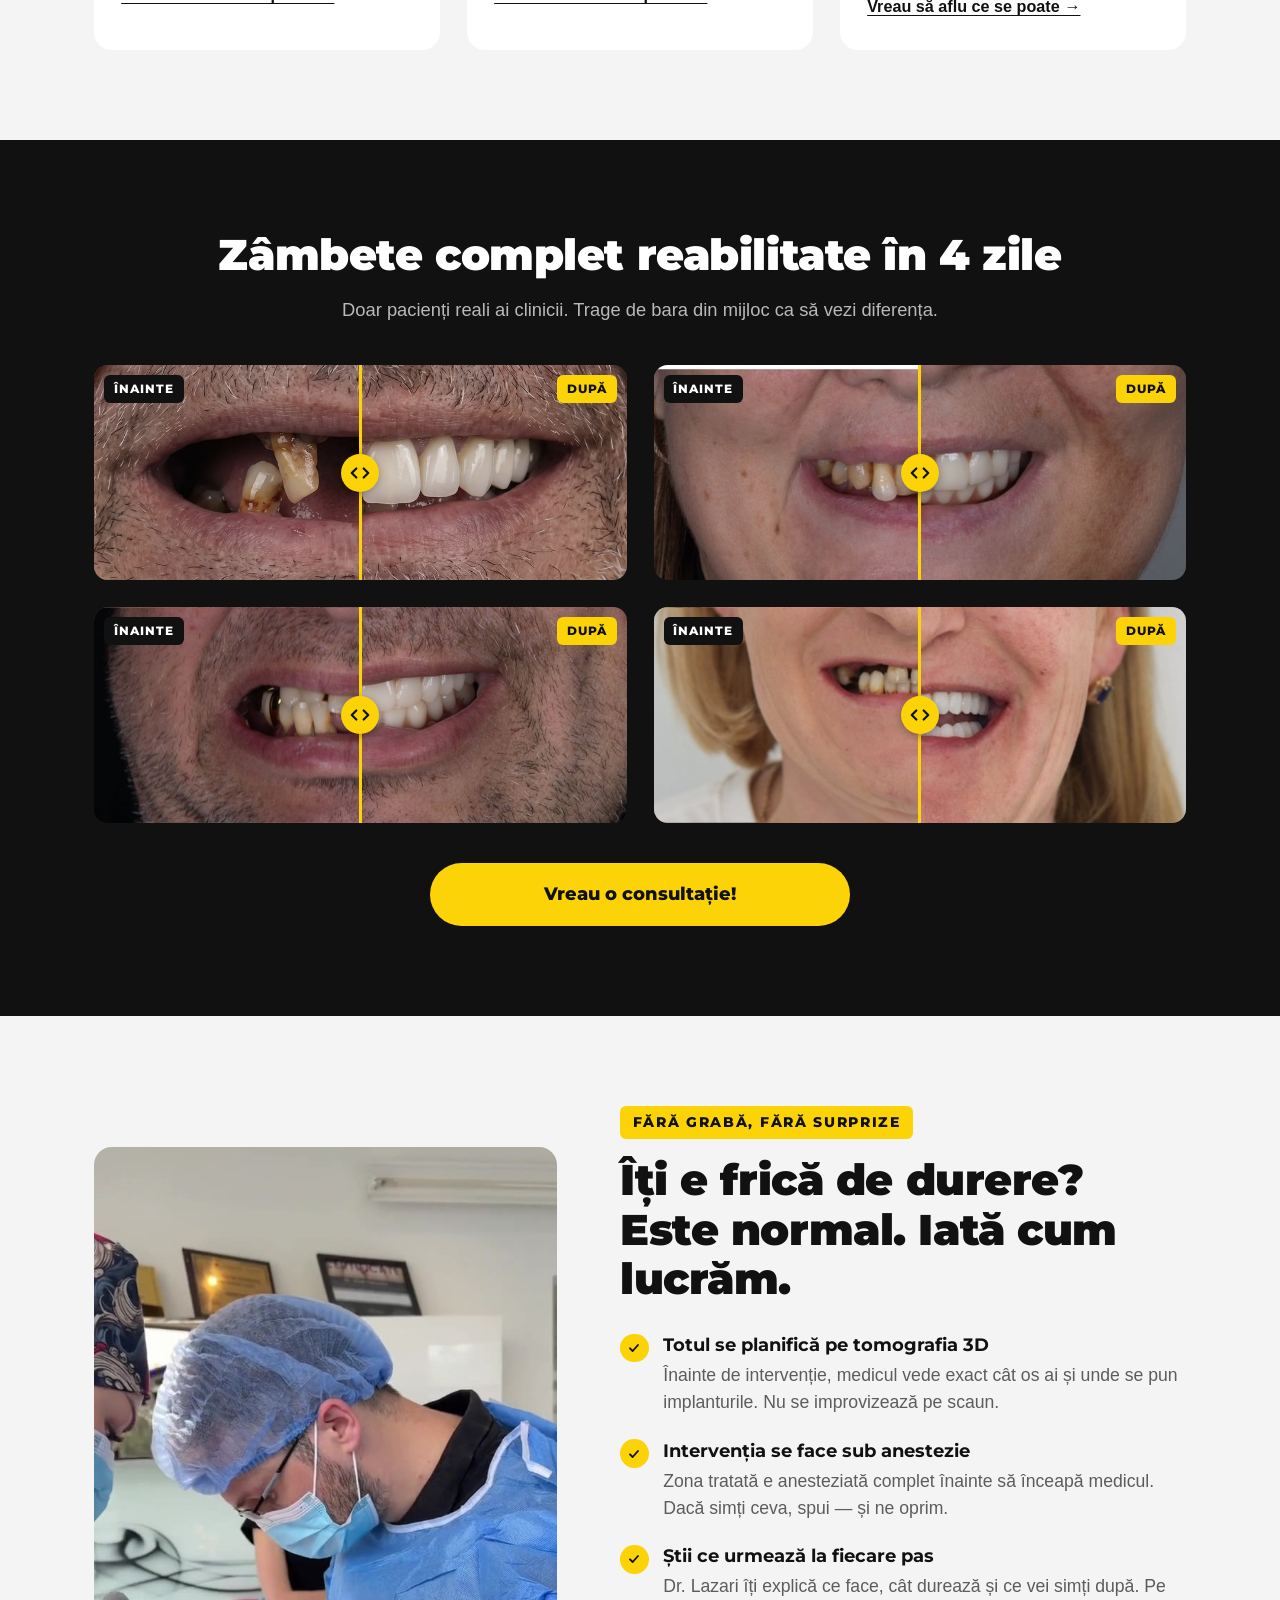
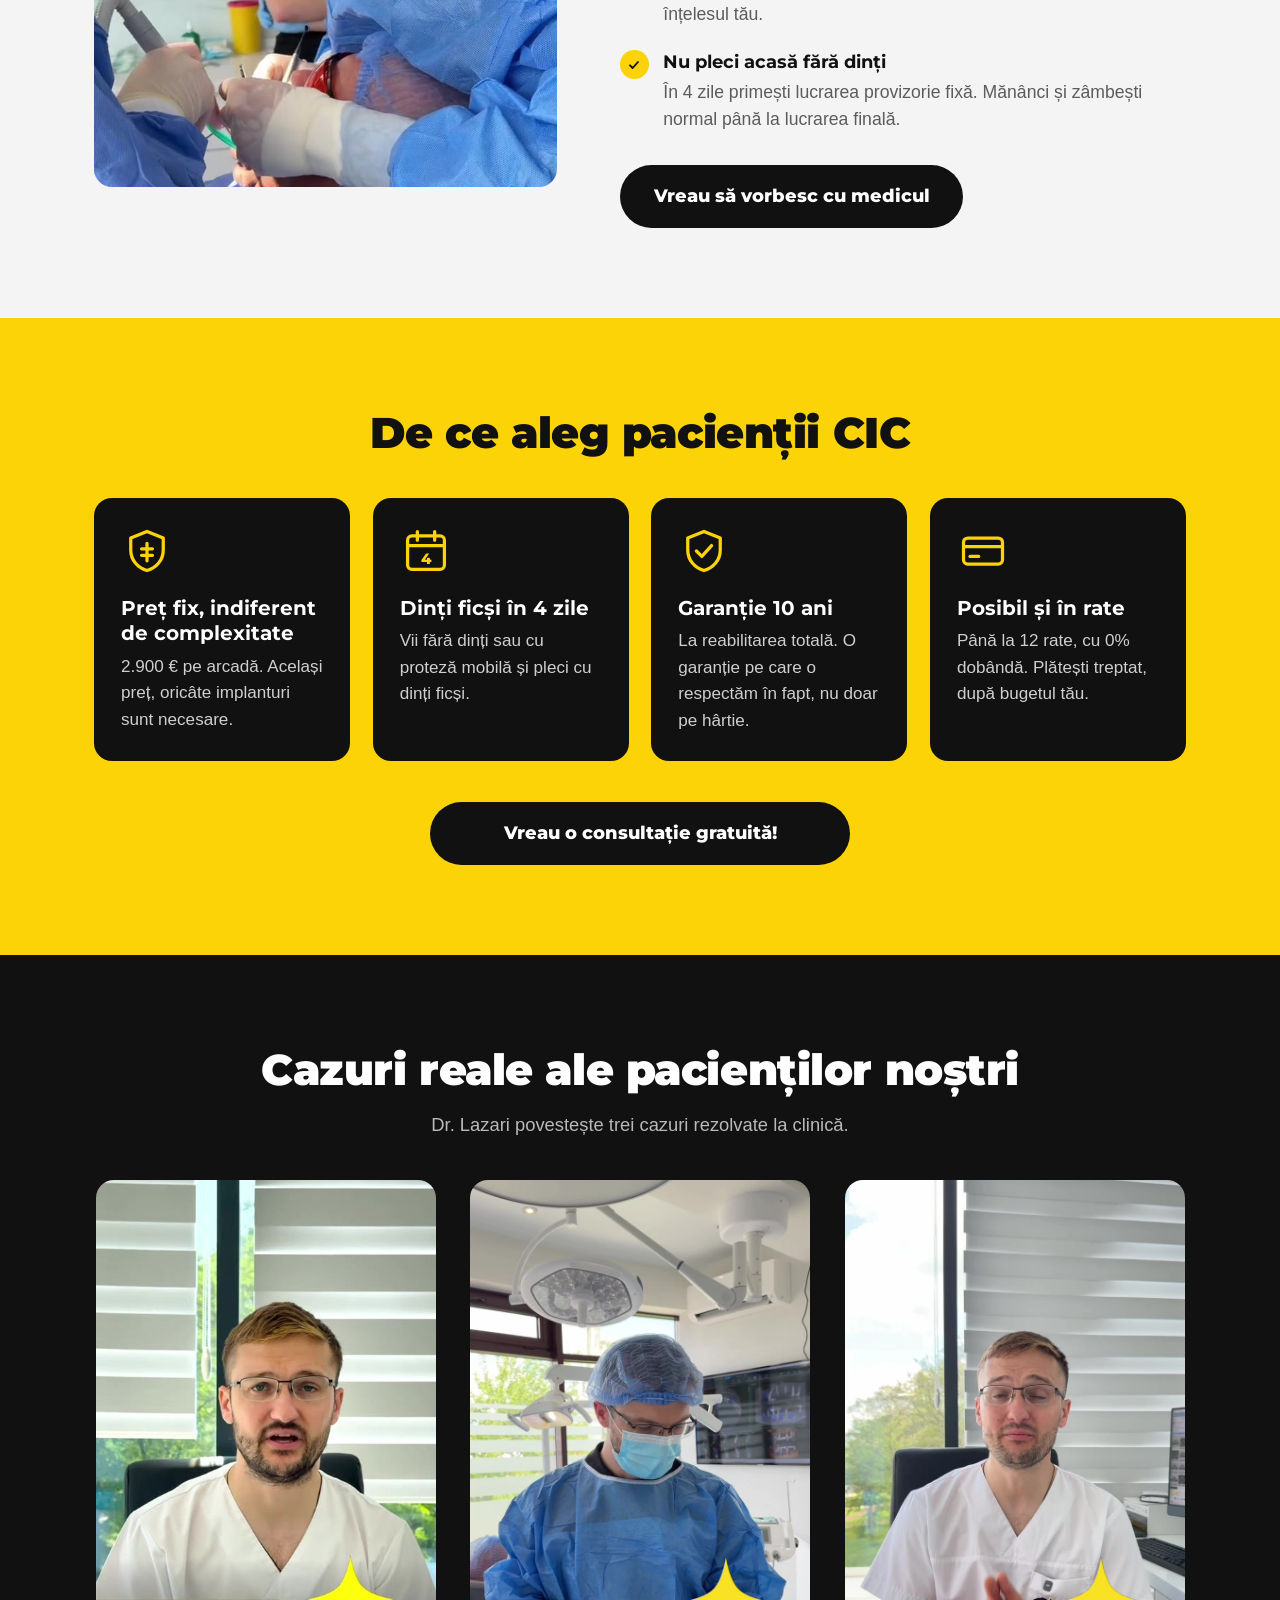
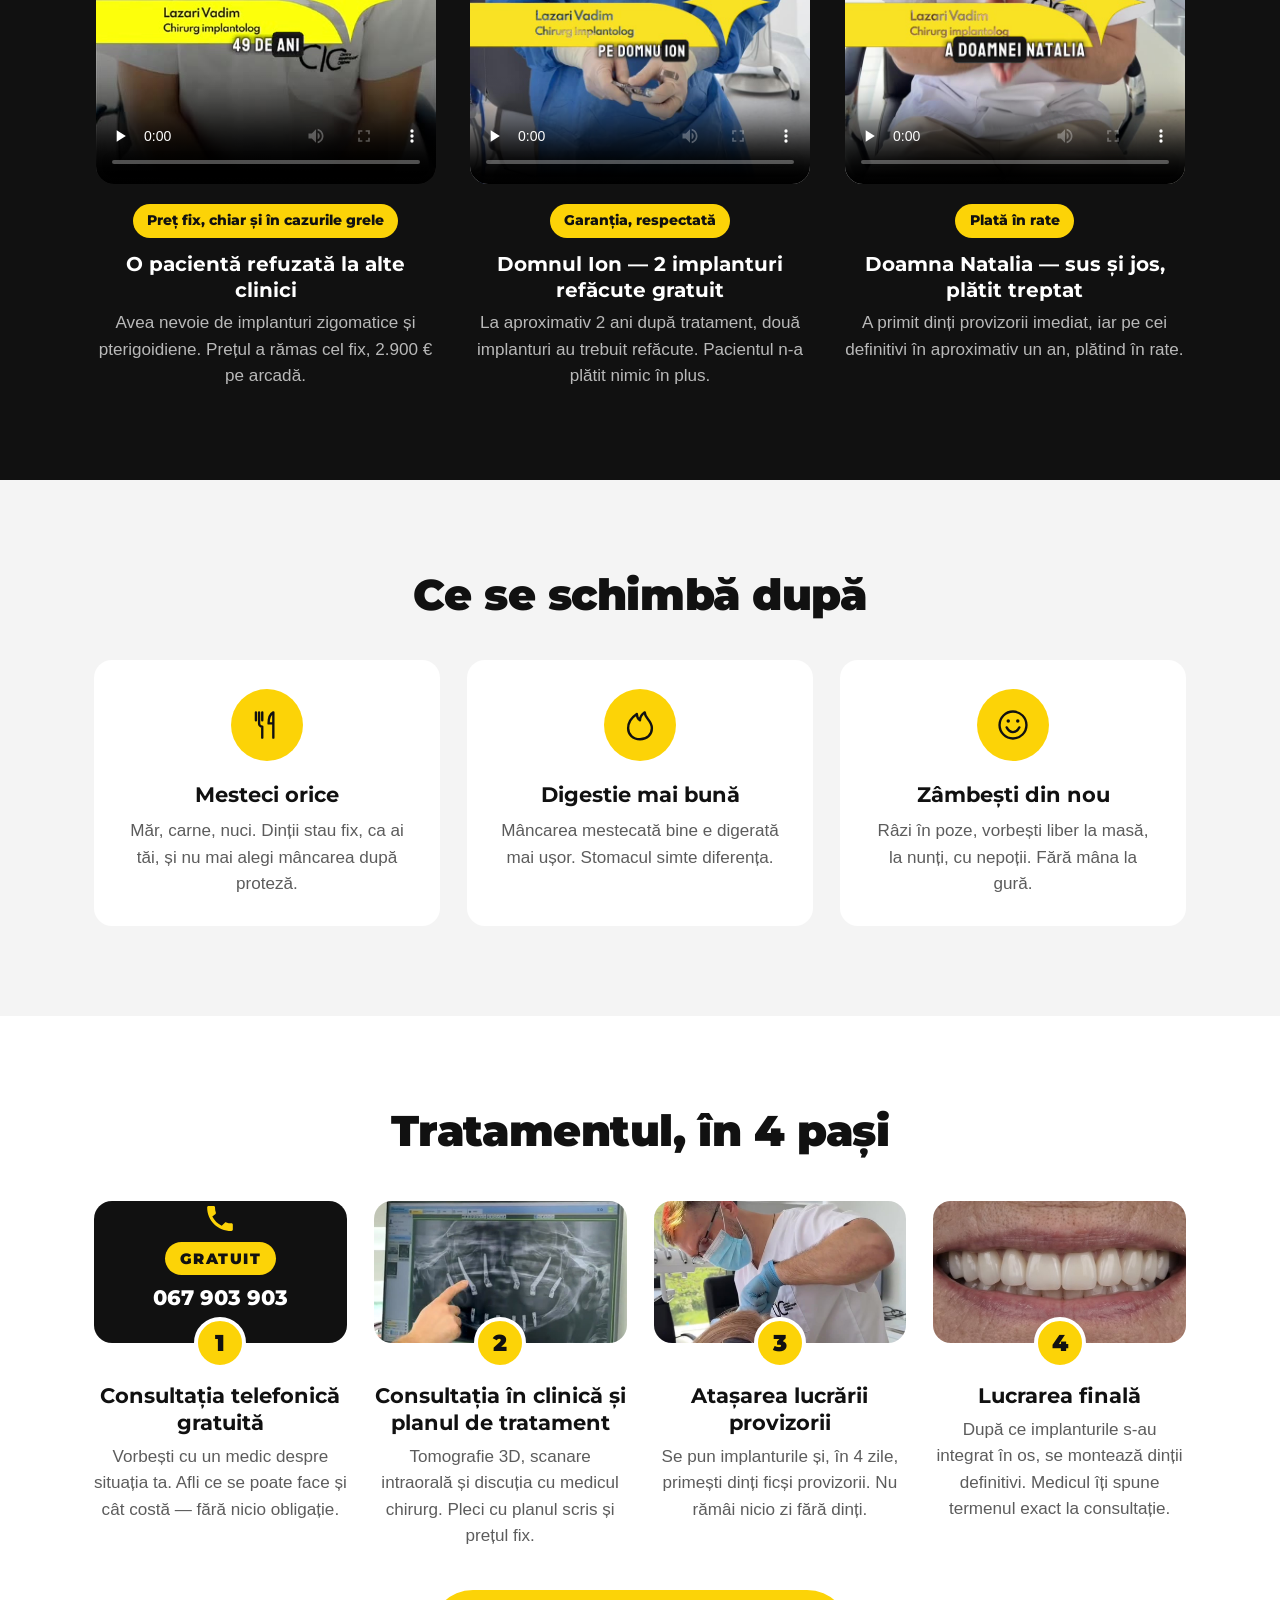
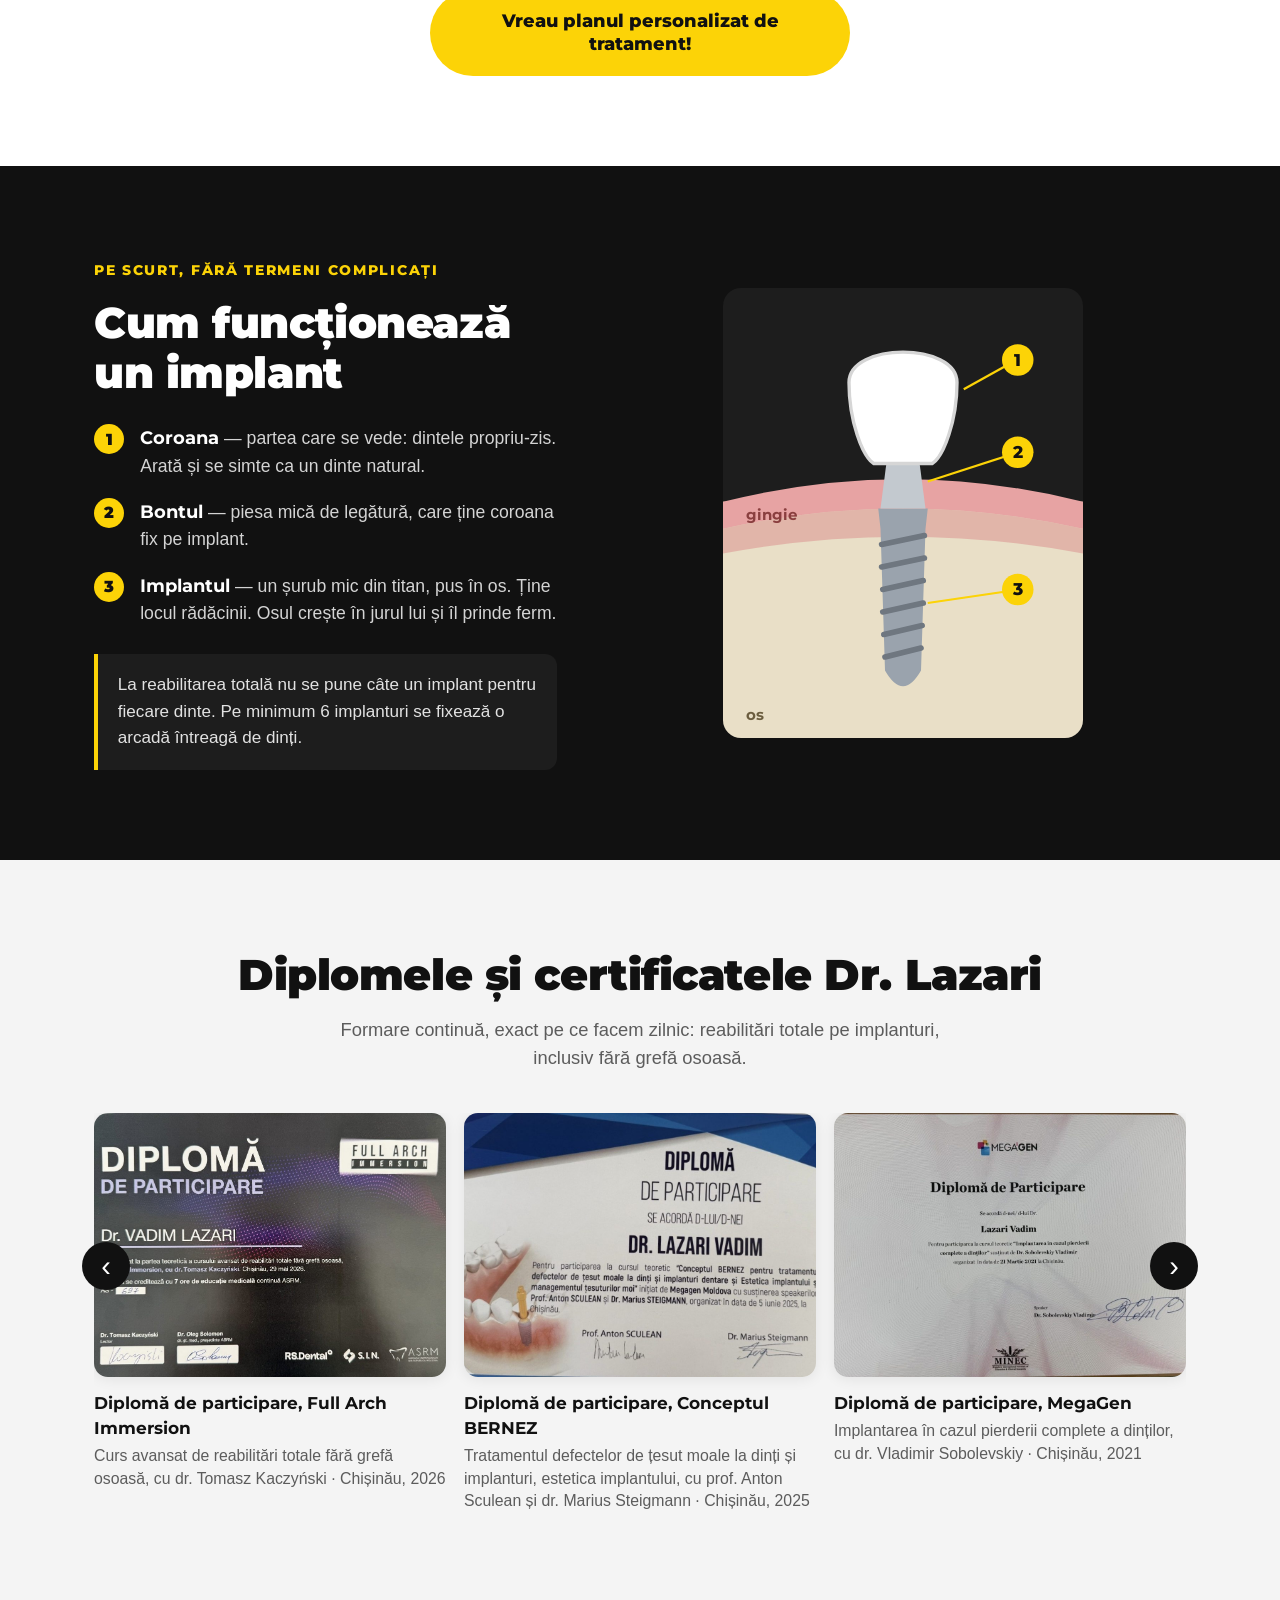
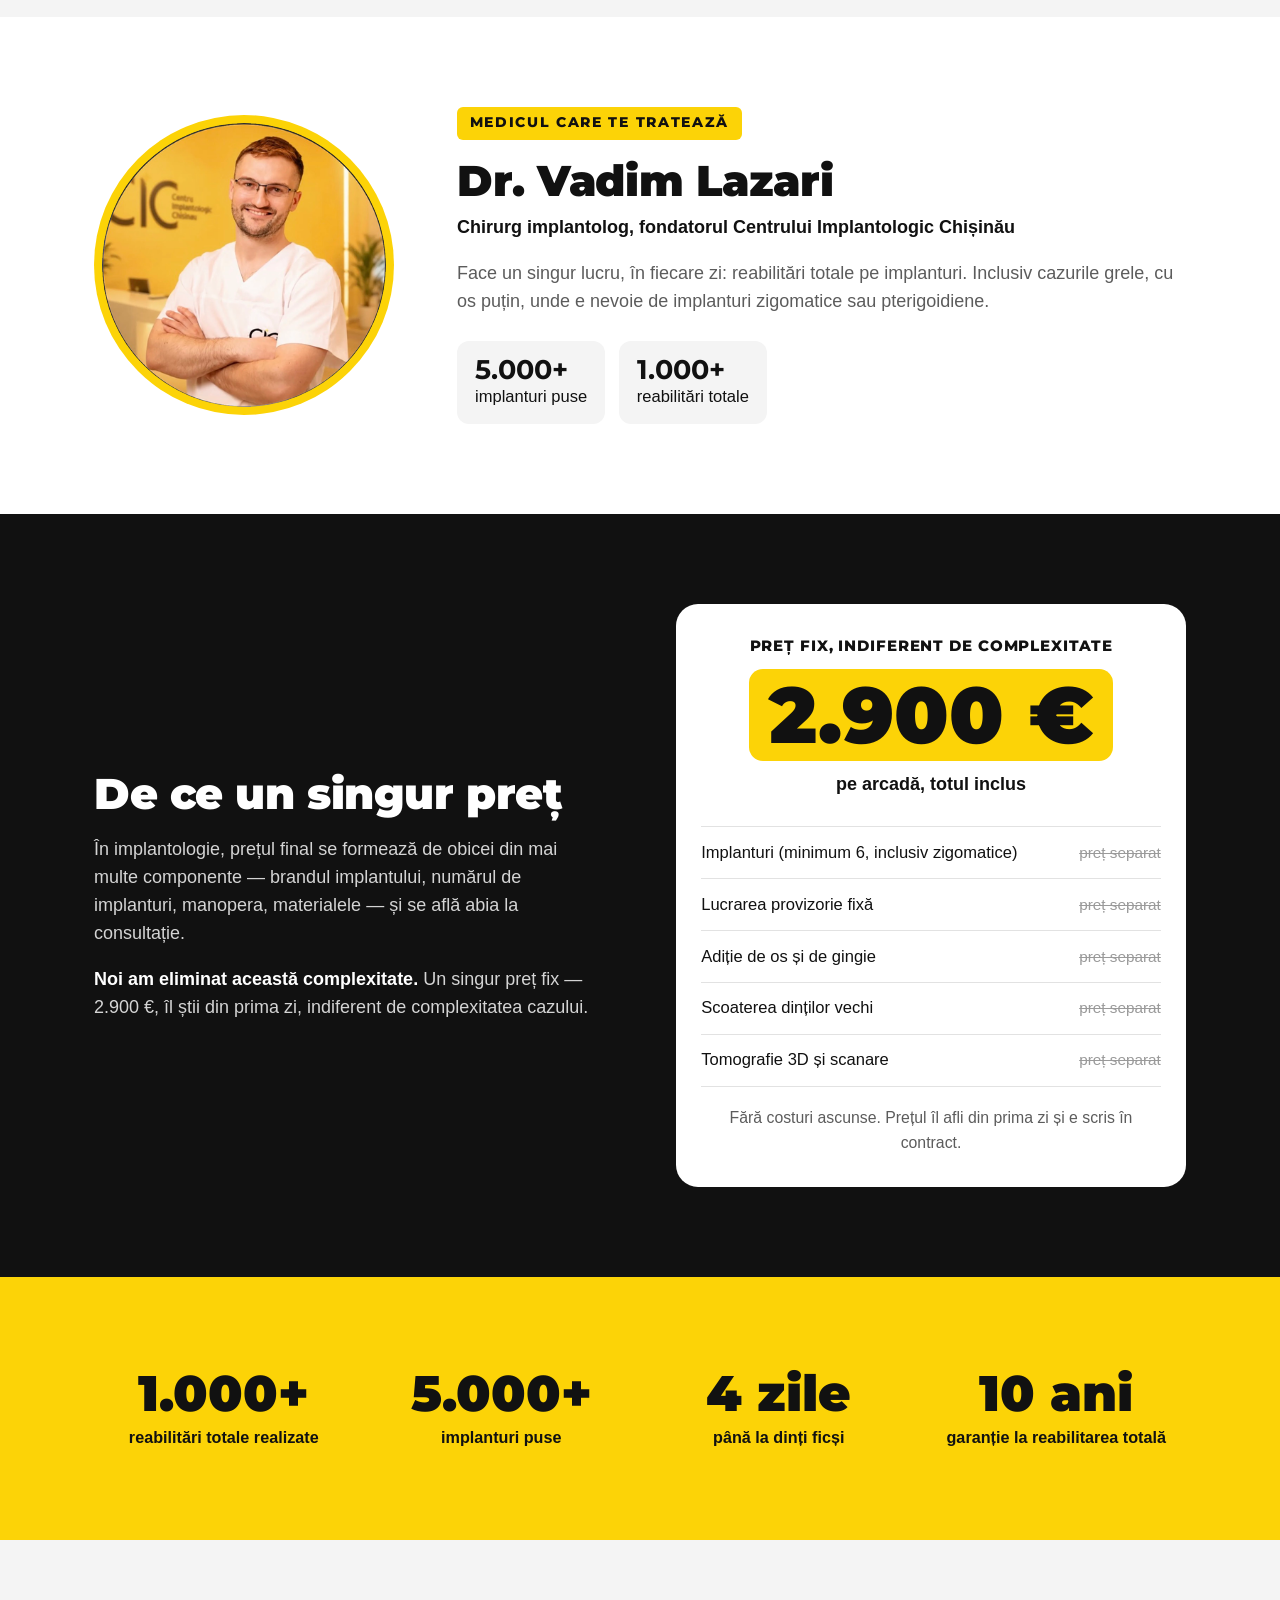
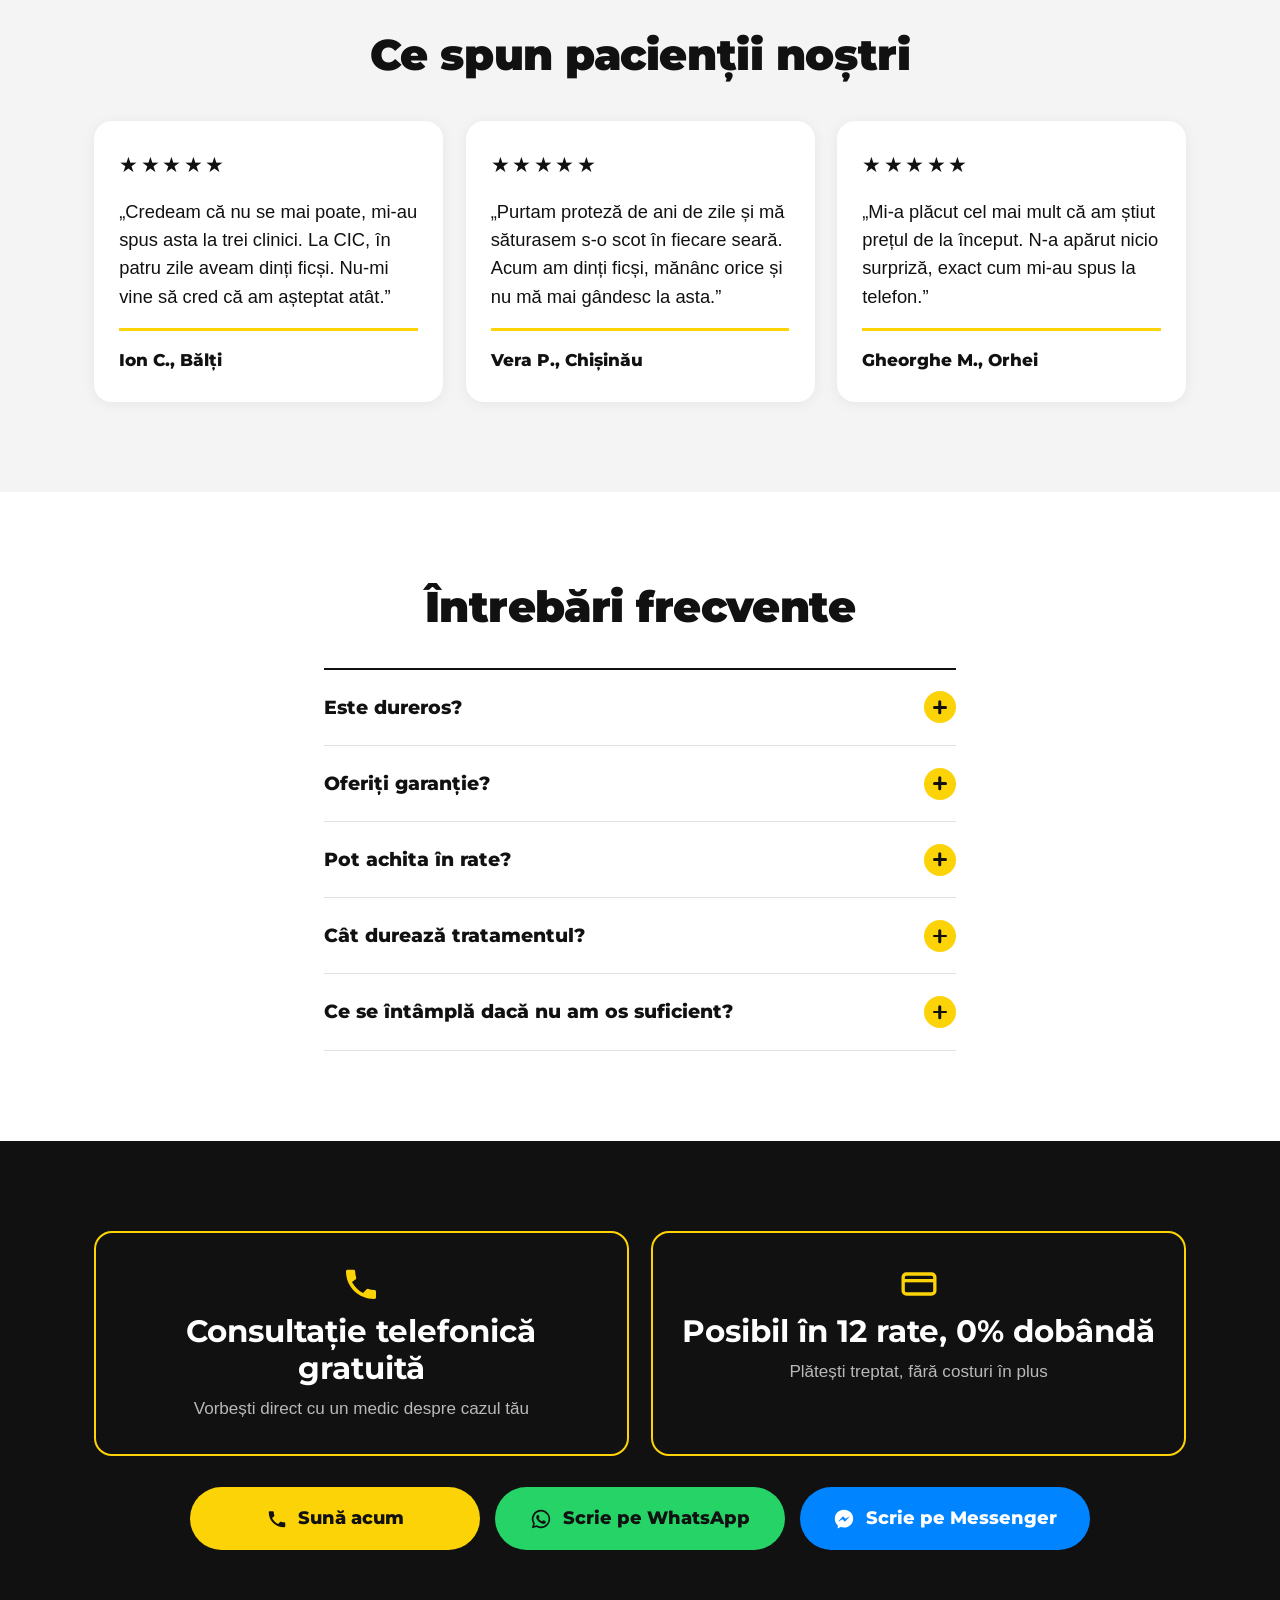
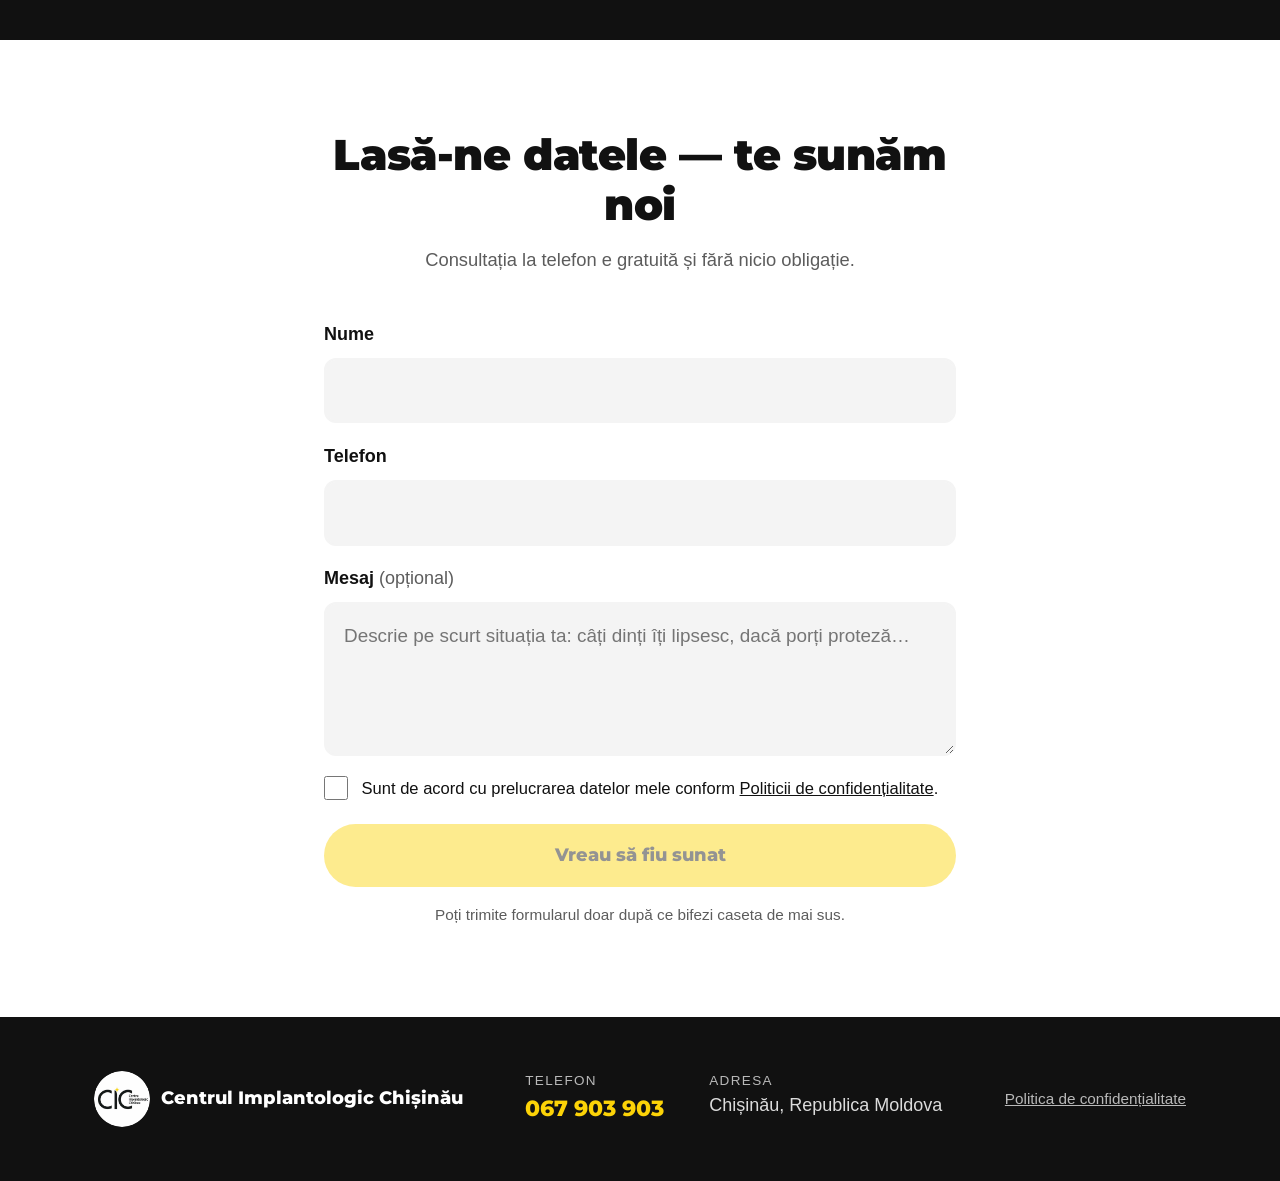
==== commit ab92c438: "Pornește butoanele de Messenger, spre pagina „Centru.cic” (m.me/centru.cic) Co-Authored-By: Claude O" ====
--- a/dinti-ficsi/index.html
+++ b/dinti-ficsi/index.html
@@ -562,8 +562,7 @@
           <svg viewBox="0 0 24 24" aria-hidden="true"><path d="M12 2a10 10 0 0 0-8.6 15.1L2 22l5-1.3A10 10 0 1 0 12 2zm0 18.2c-1.5 0-3-.4-4.2-1.2l-.3-.2-3 .8.8-2.9-.2-.3A8.2 8.2 0 1 1 12 20.2zm4.5-6.1c-.2-.1-1.5-.7-1.7-.8-.2-.1-.4-.1-.6.1l-.8 1c-.1.2-.3.2-.5.1a6.7 6.7 0 0 1-3.3-2.9c-.3-.4.2-.4.7-1.4.1-.2 0-.3 0-.4l-.8-1.8c-.2-.5-.4-.4-.6-.4h-.5c-.2 0-.4.1-.7.3-.2.3-.9.9-.9 2.2s.9 2.6 1.1 2.7c.1.2 1.8 2.8 4.4 3.9 1.6.7 2.3.8 3.1.6.5-.1 1.5-.6 1.7-1.2.2-.6.2-1.1.2-1.2-.1-.1-.3-.2-.5-.3z" fill="currentColor"/></svg>
           Scrie pe WhatsApp
         </a>
-        <!-- MESSENGER: înlocuiți PAGINA_FACEBOOK cu numele paginii de Facebook a clinicii (din facebook.com/NUME) și scoateți atributul hidden. -->
-        <a href="https://m.me/PAGINA_FACEBOOK" class="btn btn--messenger" target="_blank" rel="noopener" data-contact="messenger-oferta" hidden>
+        <a href="https://m.me/centru.cic" class="btn btn--messenger" target="_blank" rel="noopener" data-contact="messenger-oferta">
           <svg viewBox="0 0 24 24" aria-hidden="true"><path d="M12 2C6.4 2 2 6.1 2 11.7c0 2.9 1.2 5.5 3.2 7.2v3.5l3-1.7c1.2.3 2.4.5 3.8.5 5.6 0 10-4.1 10-9.6S17.6 2 12 2zm1 12.9-2.6-2.7-5 2.7 5.5-5.8 2.6 2.7 4.9-2.7-5.4 5.8z" fill="currentColor"/></svg>
           Scrie pe Messenger
         </a>
@@ -619,8 +618,7 @@
 
 <!-- ===== BUTOANE FLOTANTE: APEL + WHATSAPP ===== -->
 <div class="float-contact">
-  <!-- MESSENGER: înlocuiți PAGINA_FACEBOOK cu numele paginii de Facebook a clinicii (din facebook.com/NUME) și scoateți atributul hidden. -->
-  <a href="https://m.me/PAGINA_FACEBOOK" class="float-contact__btn float-contact__btn--messenger" target="_blank" rel="noopener" aria-label="Scrie-ne pe Messenger" data-contact="messenger-flotant" hidden>
+  <a href="https://m.me/centru.cic" class="float-contact__btn float-contact__btn--messenger" target="_blank" rel="noopener" aria-label="Scrie-ne pe Messenger" data-contact="messenger-flotant">
     <svg viewBox="0 0 24 24" aria-hidden="true"><path d="M12 2C6.4 2 2 6.1 2 11.7c0 2.9 1.2 5.5 3.2 7.2v3.5l3-1.7c1.2.3 2.4.5 3.8.5 5.6 0 10-4.1 10-9.6S17.6 2 12 2zm1 12.9-2.6-2.7-5 2.7 5.5-5.8 2.6 2.7 4.9-2.7-5.4 5.8z" fill="currentColor"/></svg>
   </a>
   <a href="https://wa.me/37367903903?text=Bun%C4%83%20ziua!%20A%C8%99%20vrea%20o%20consulta%C8%9Bie%20gratuit%C4%83%20pentru%20din%C8%9Bi%20fic%C8%99i." class="float-contact__btn float-contact__btn--wa" target="_blank" rel="noopener" aria-label="Scrie-ne pe WhatsApp" data-contact="whatsapp-flotant">
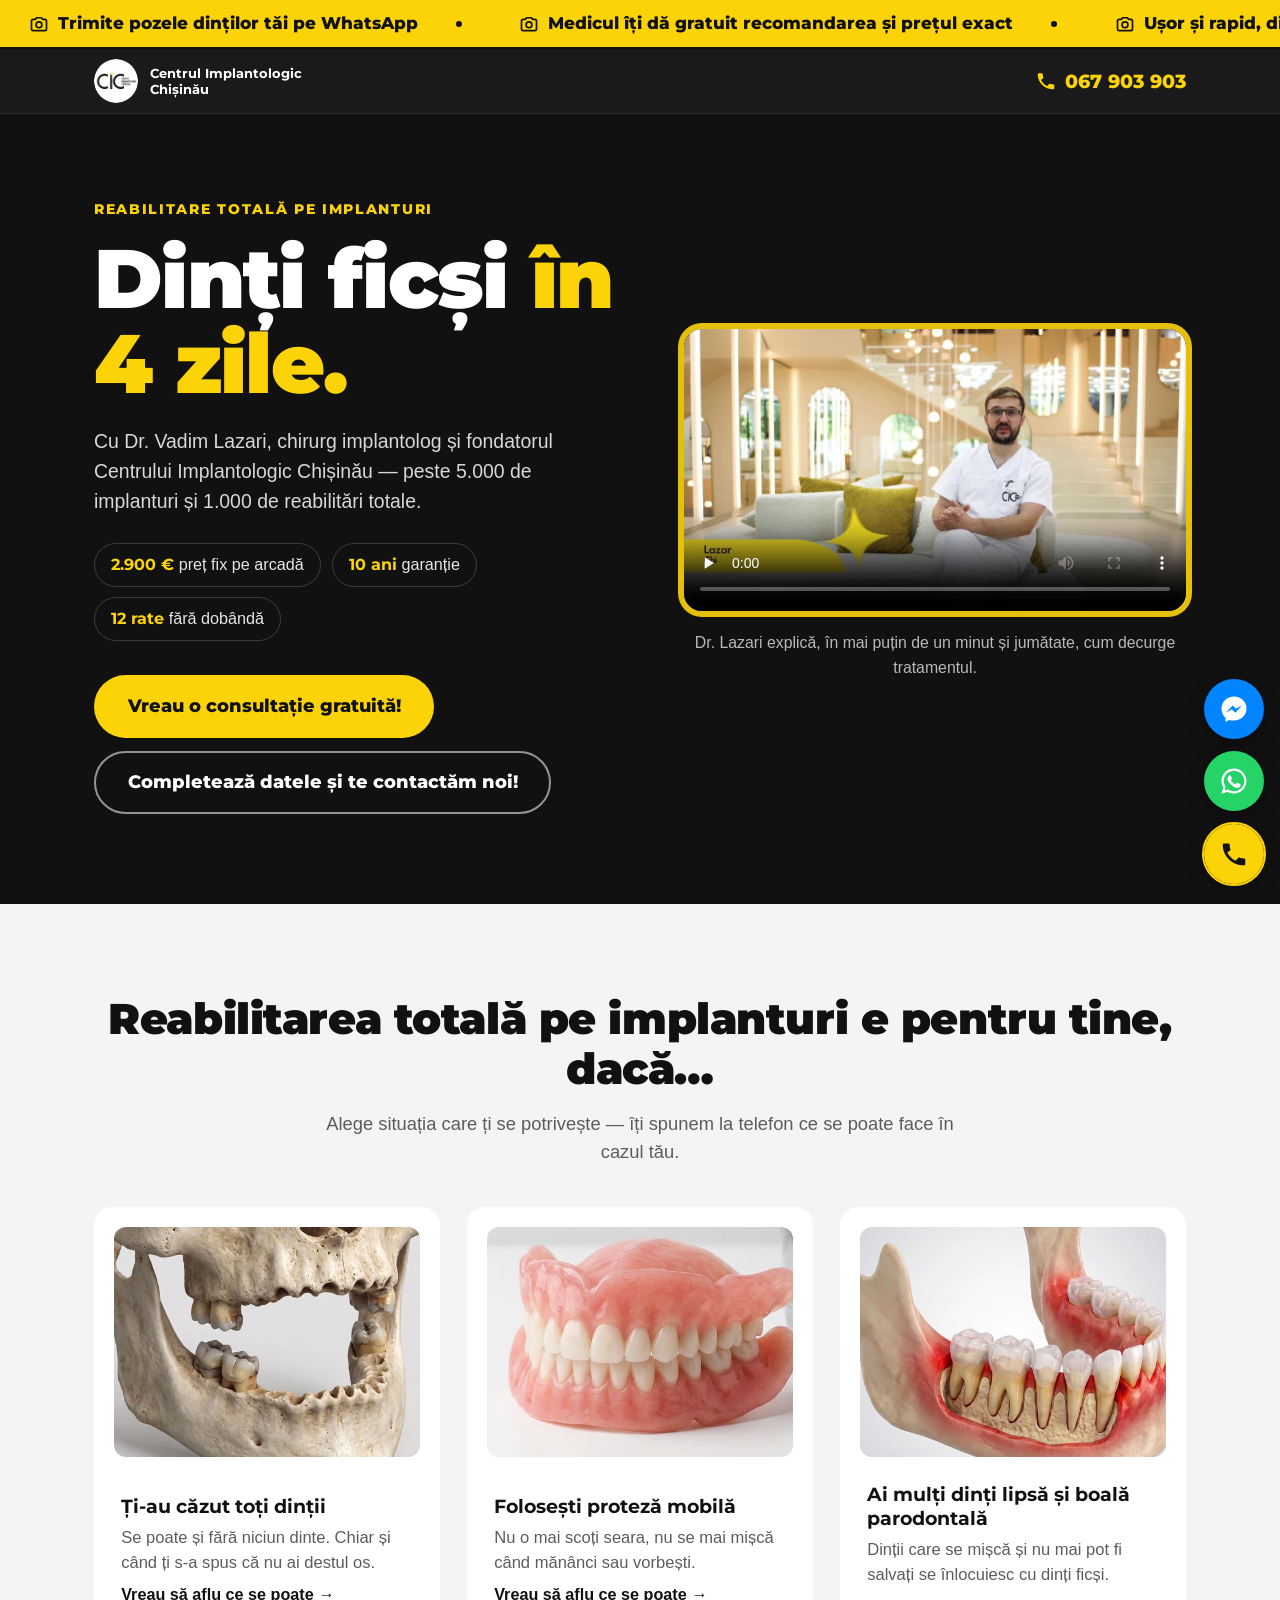
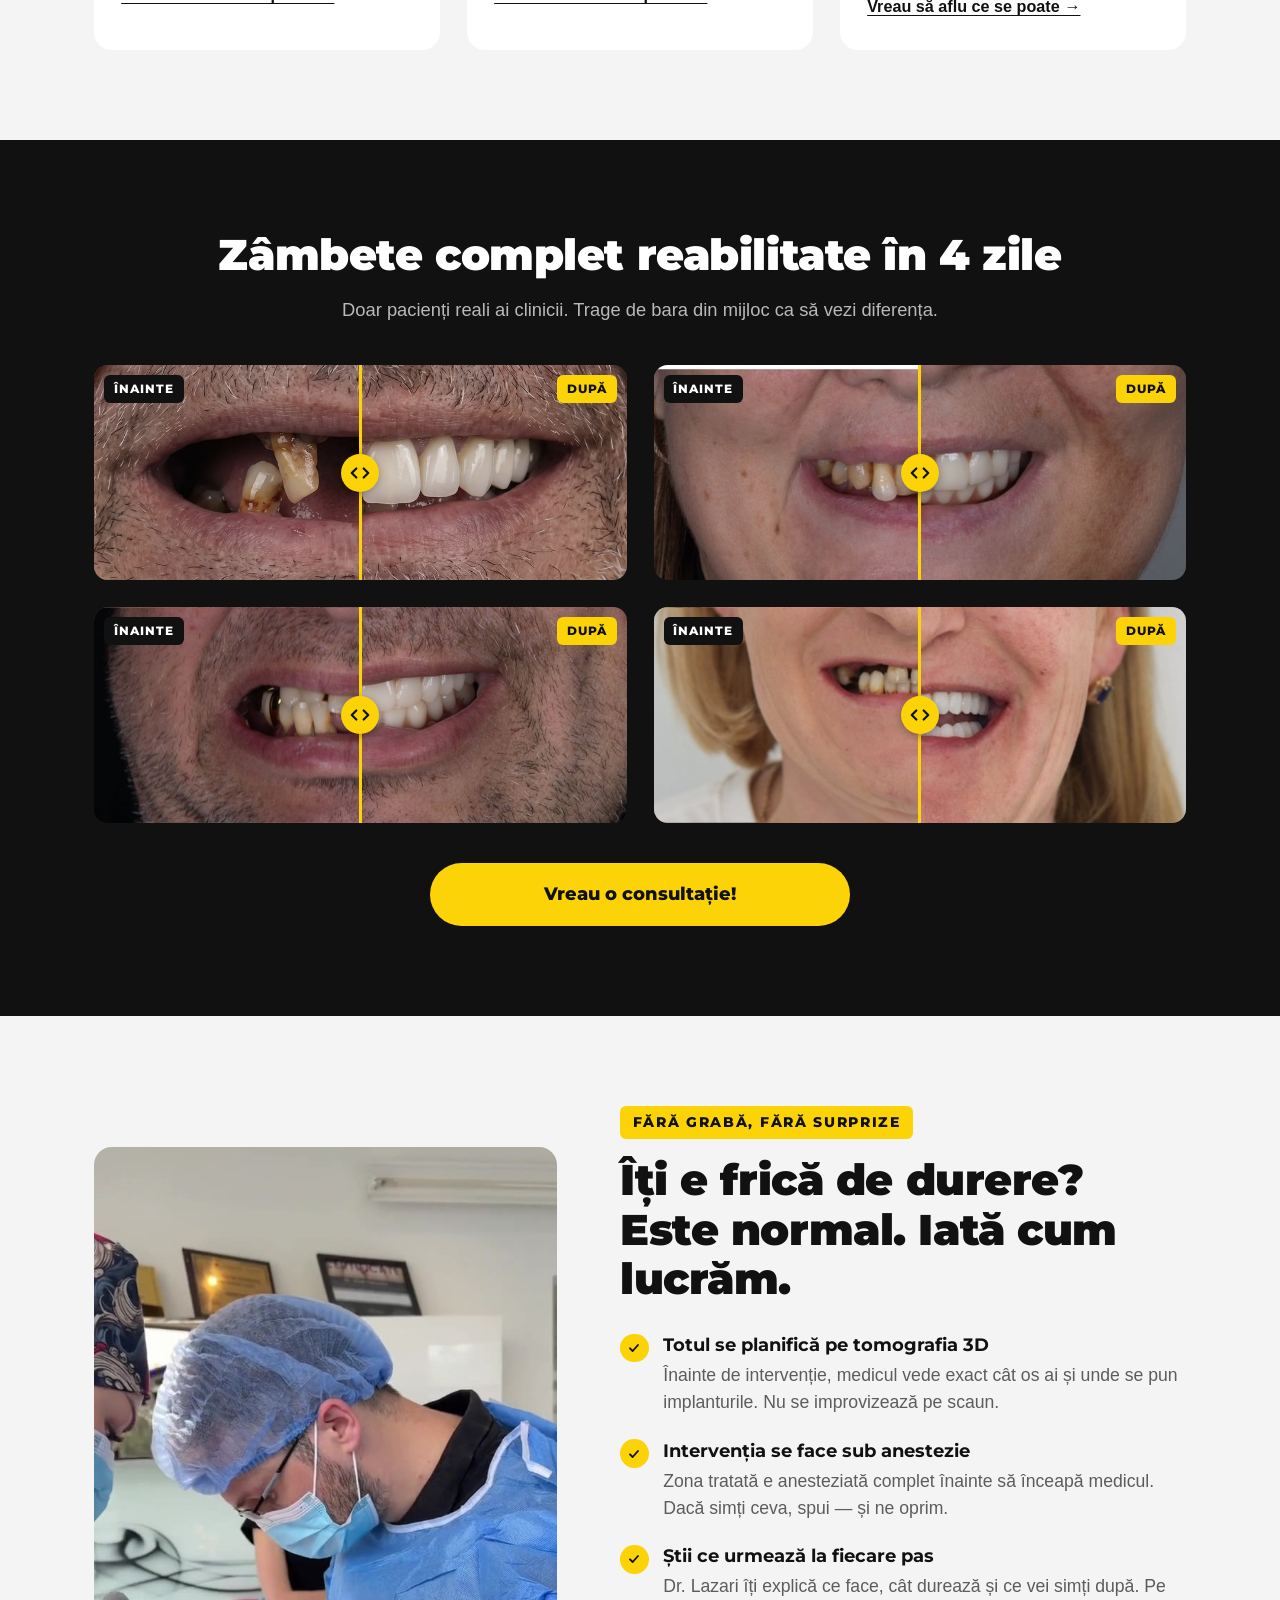
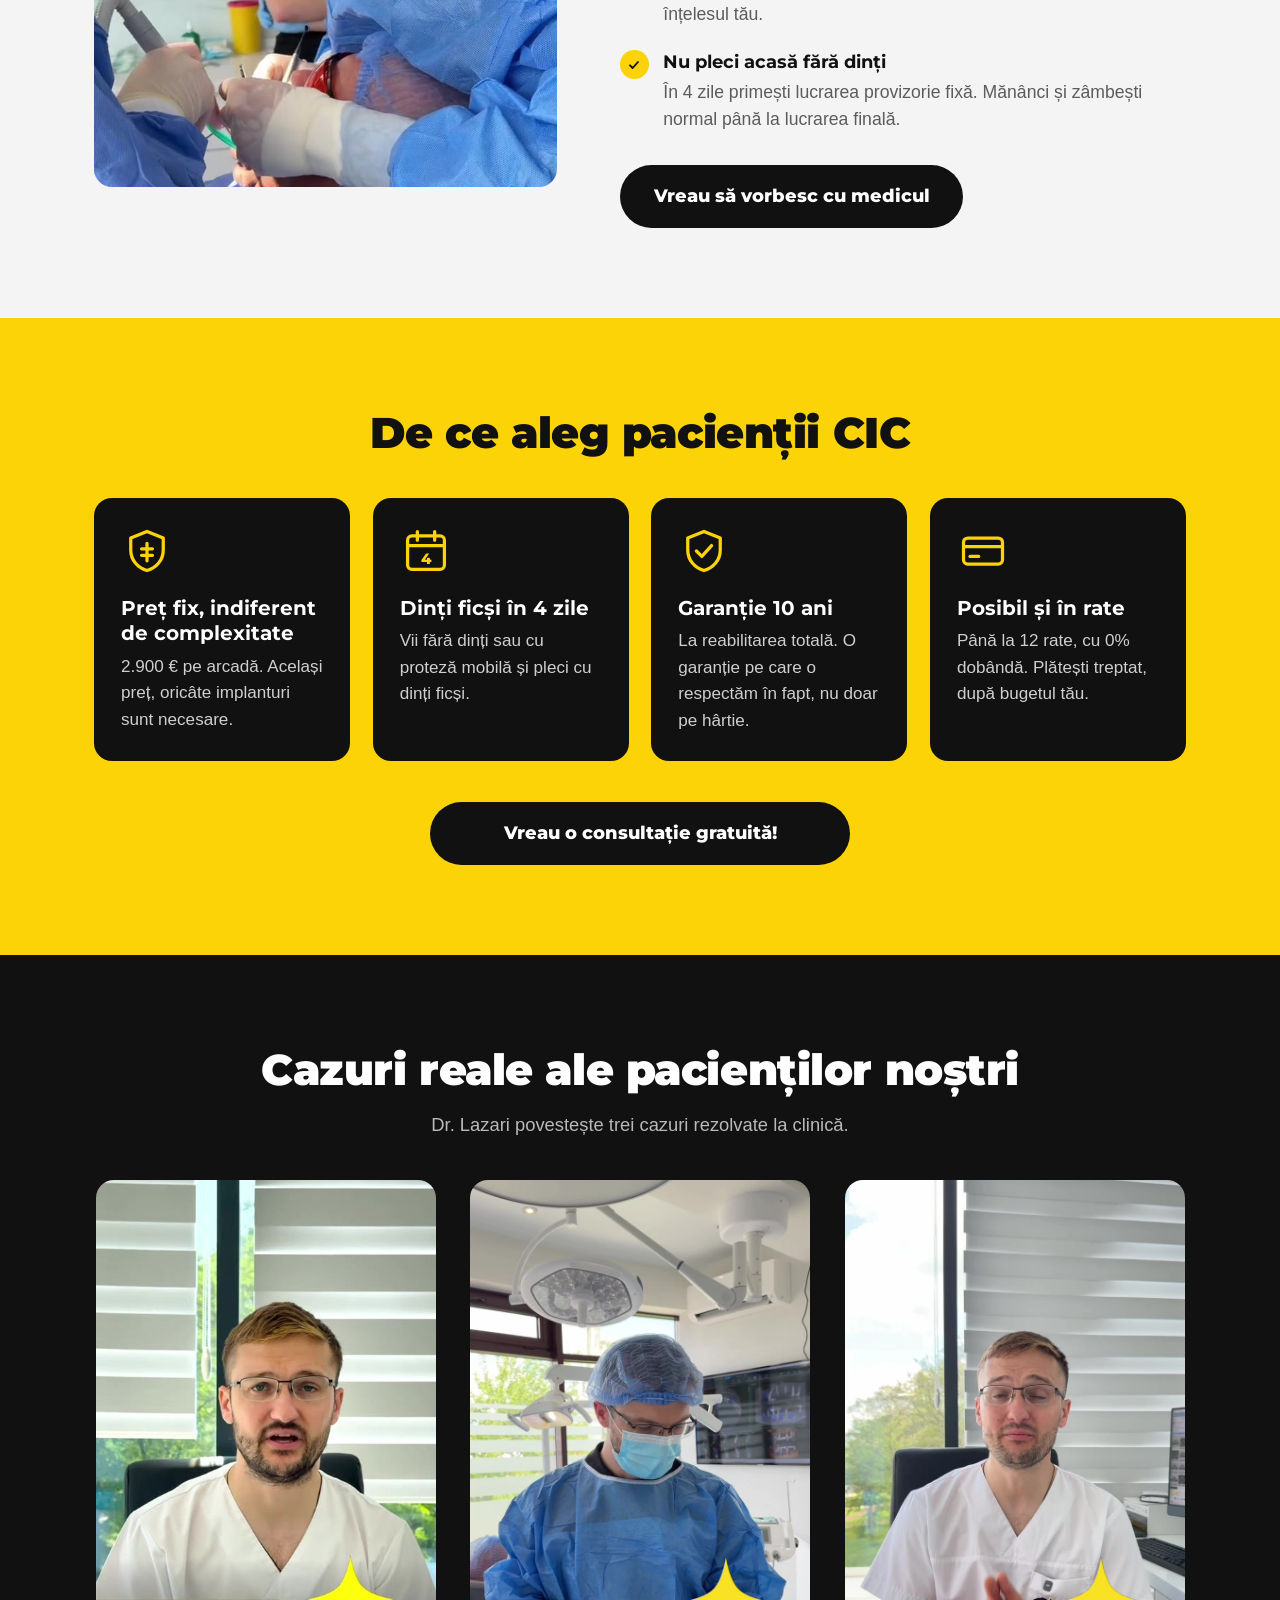
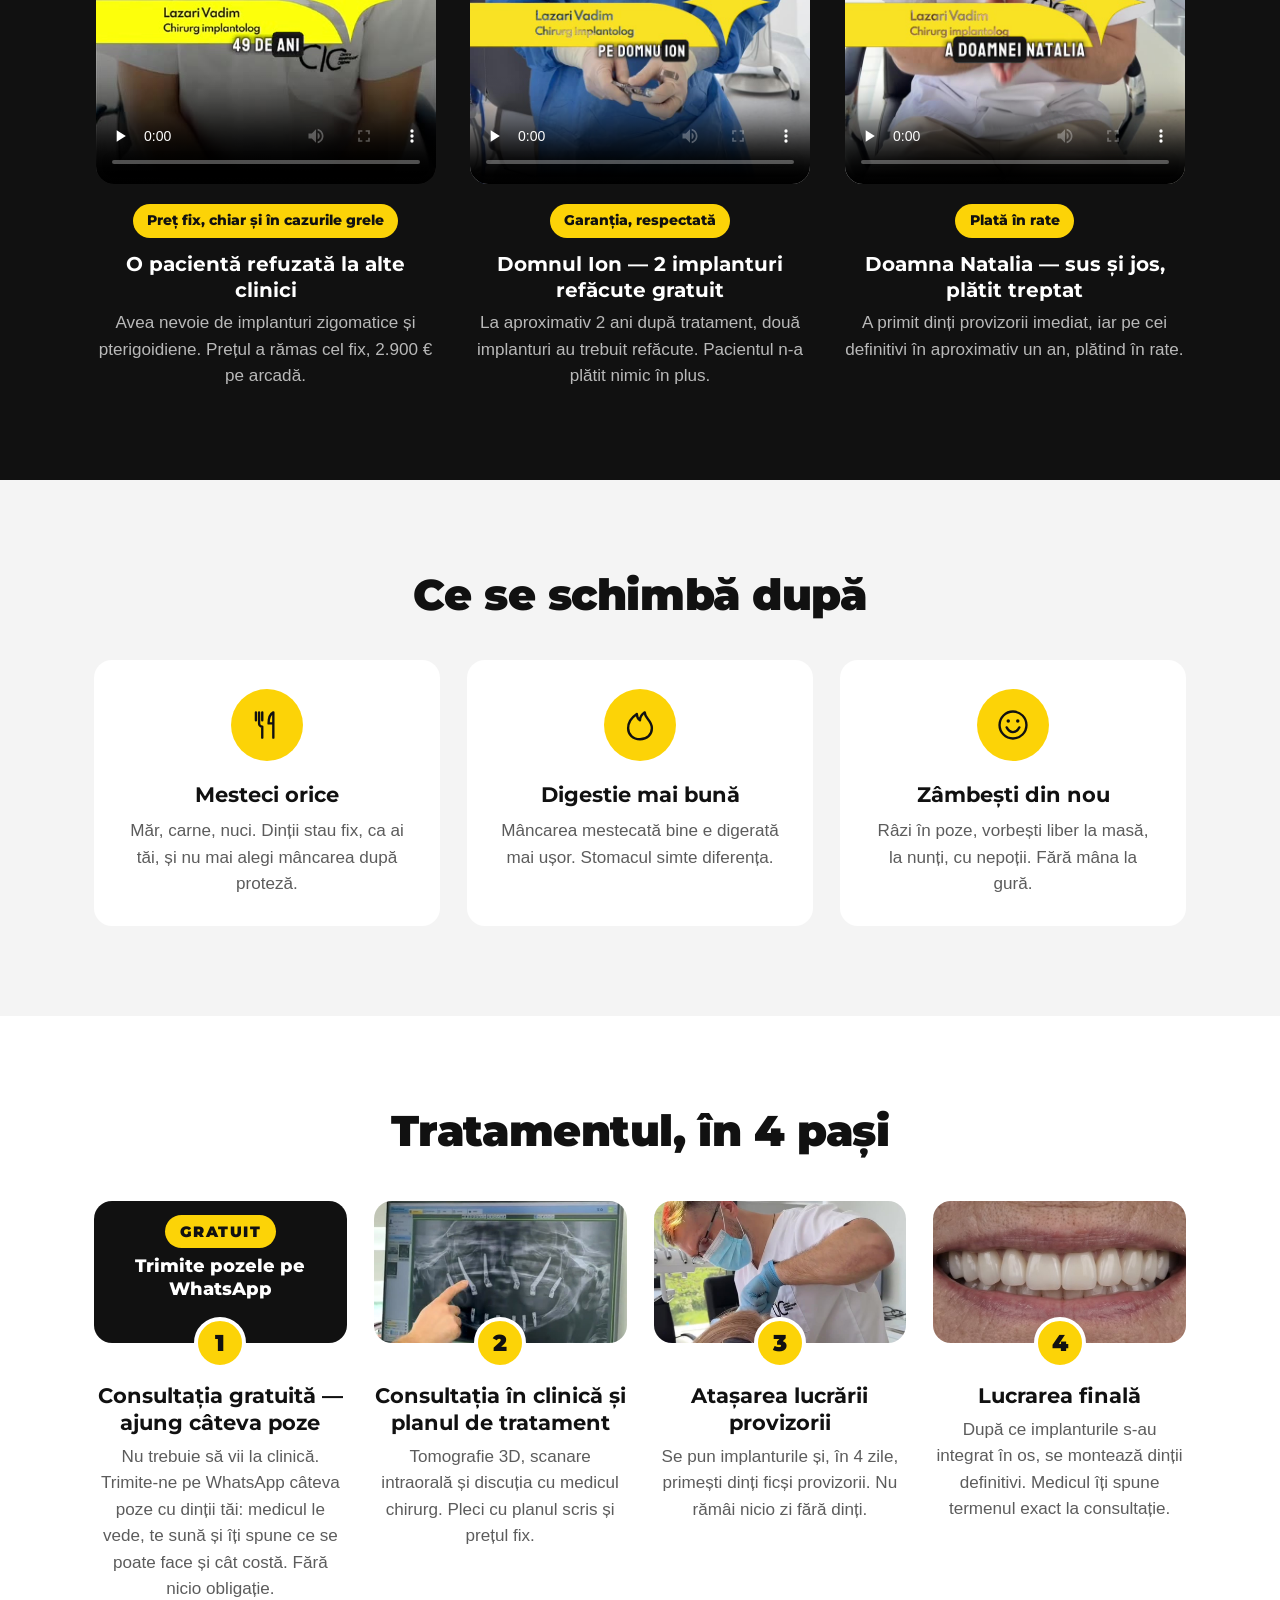
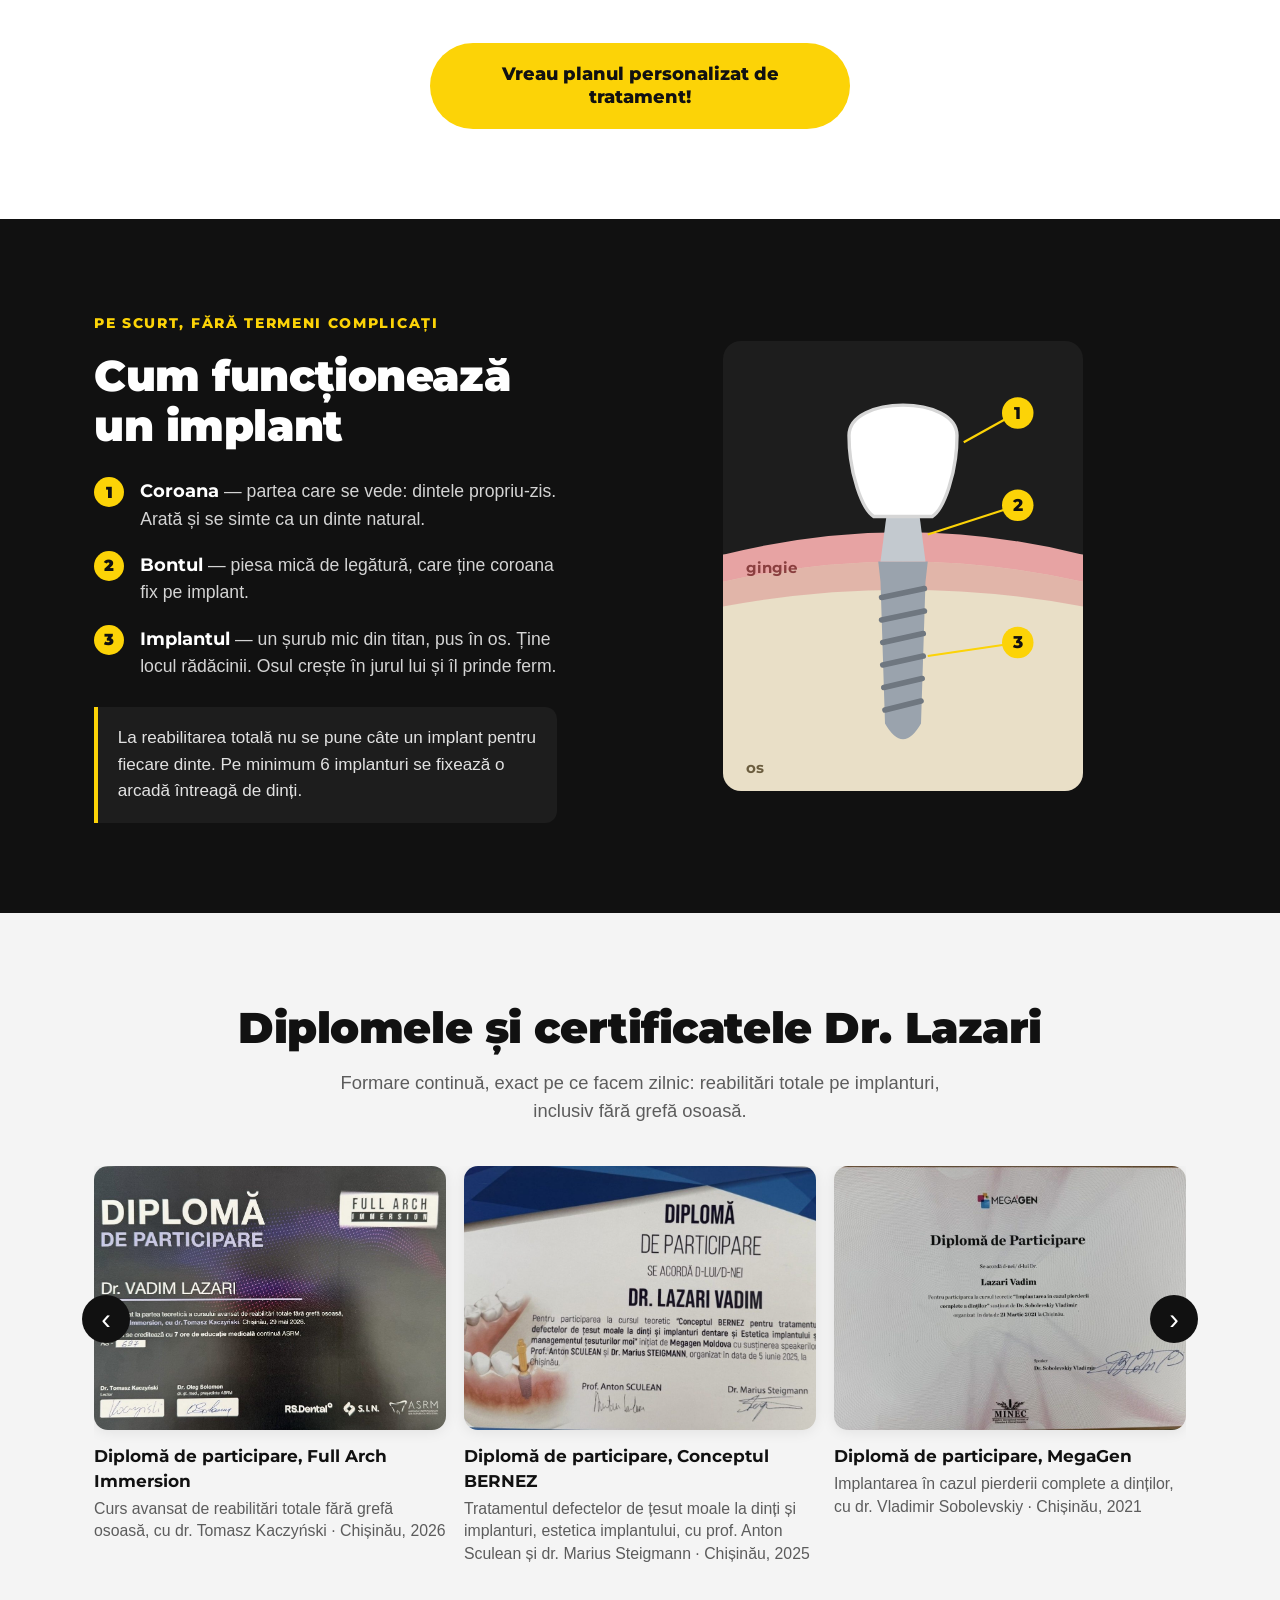
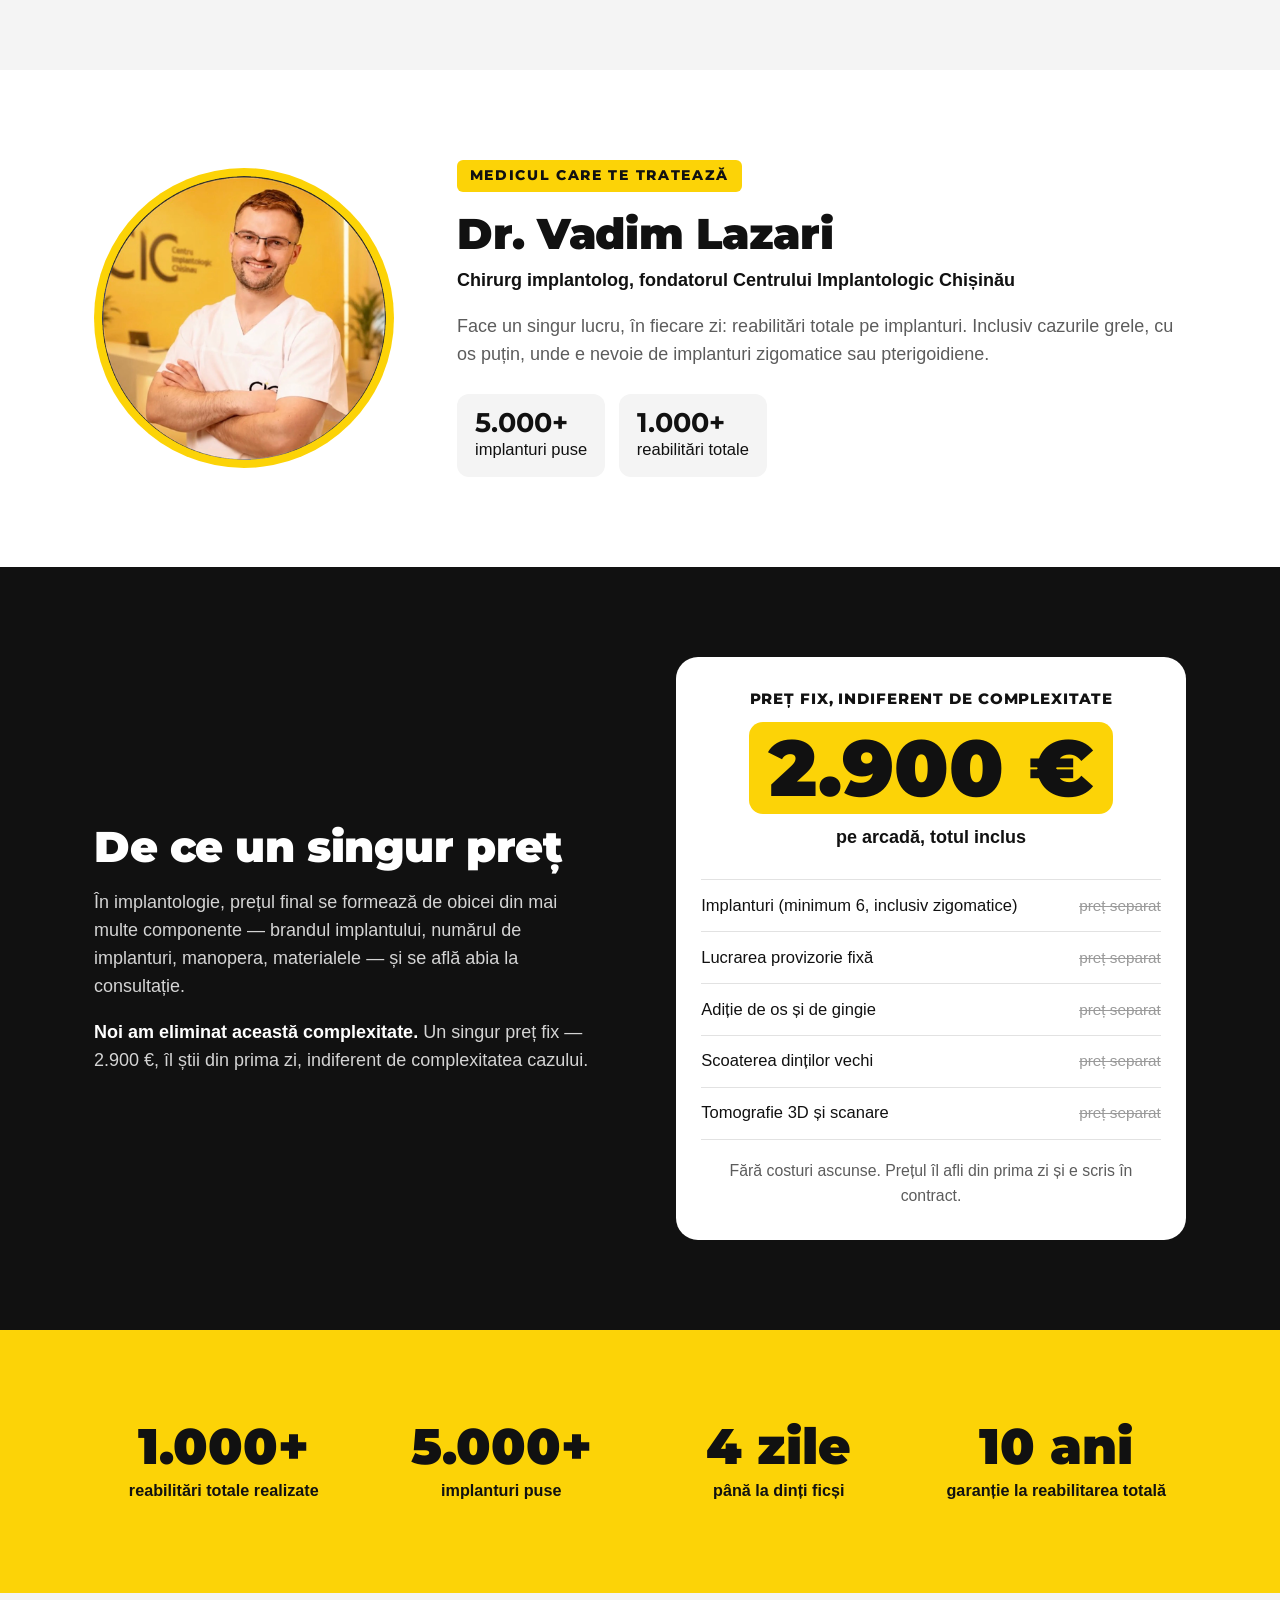
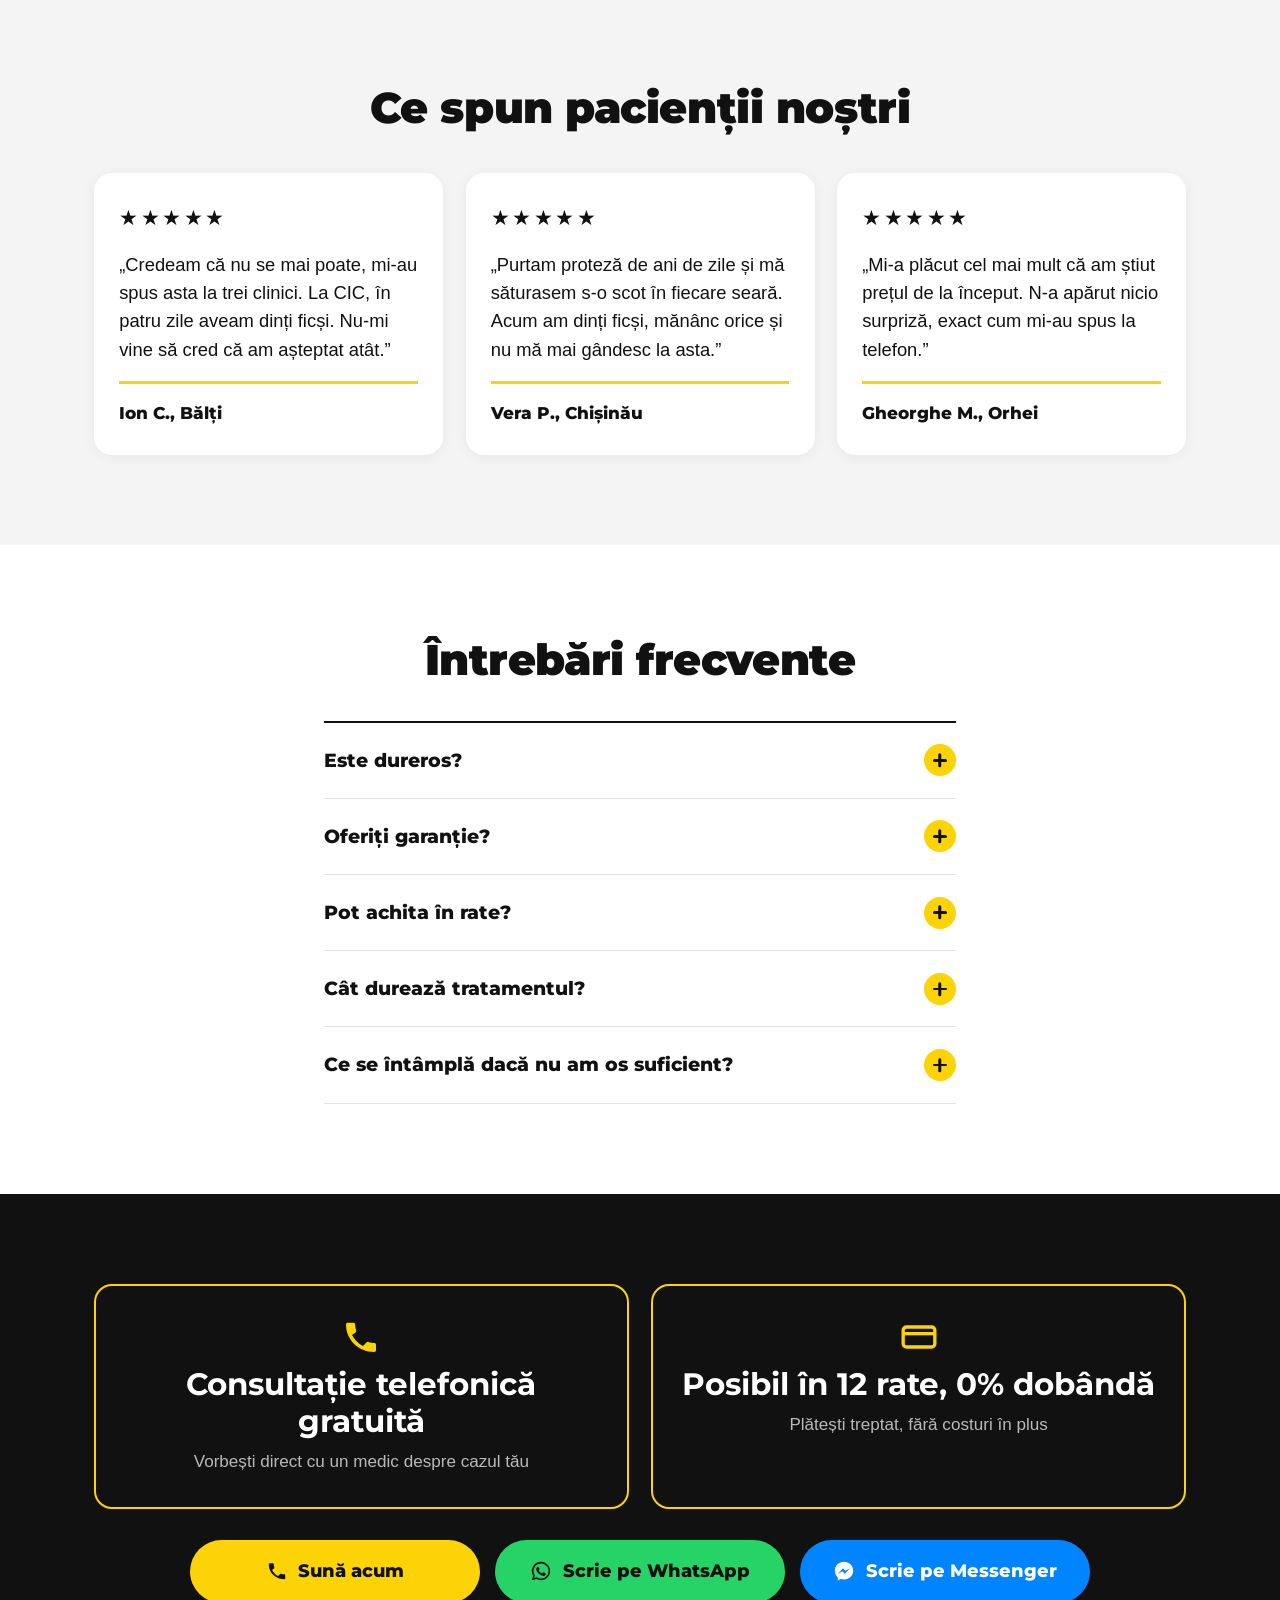
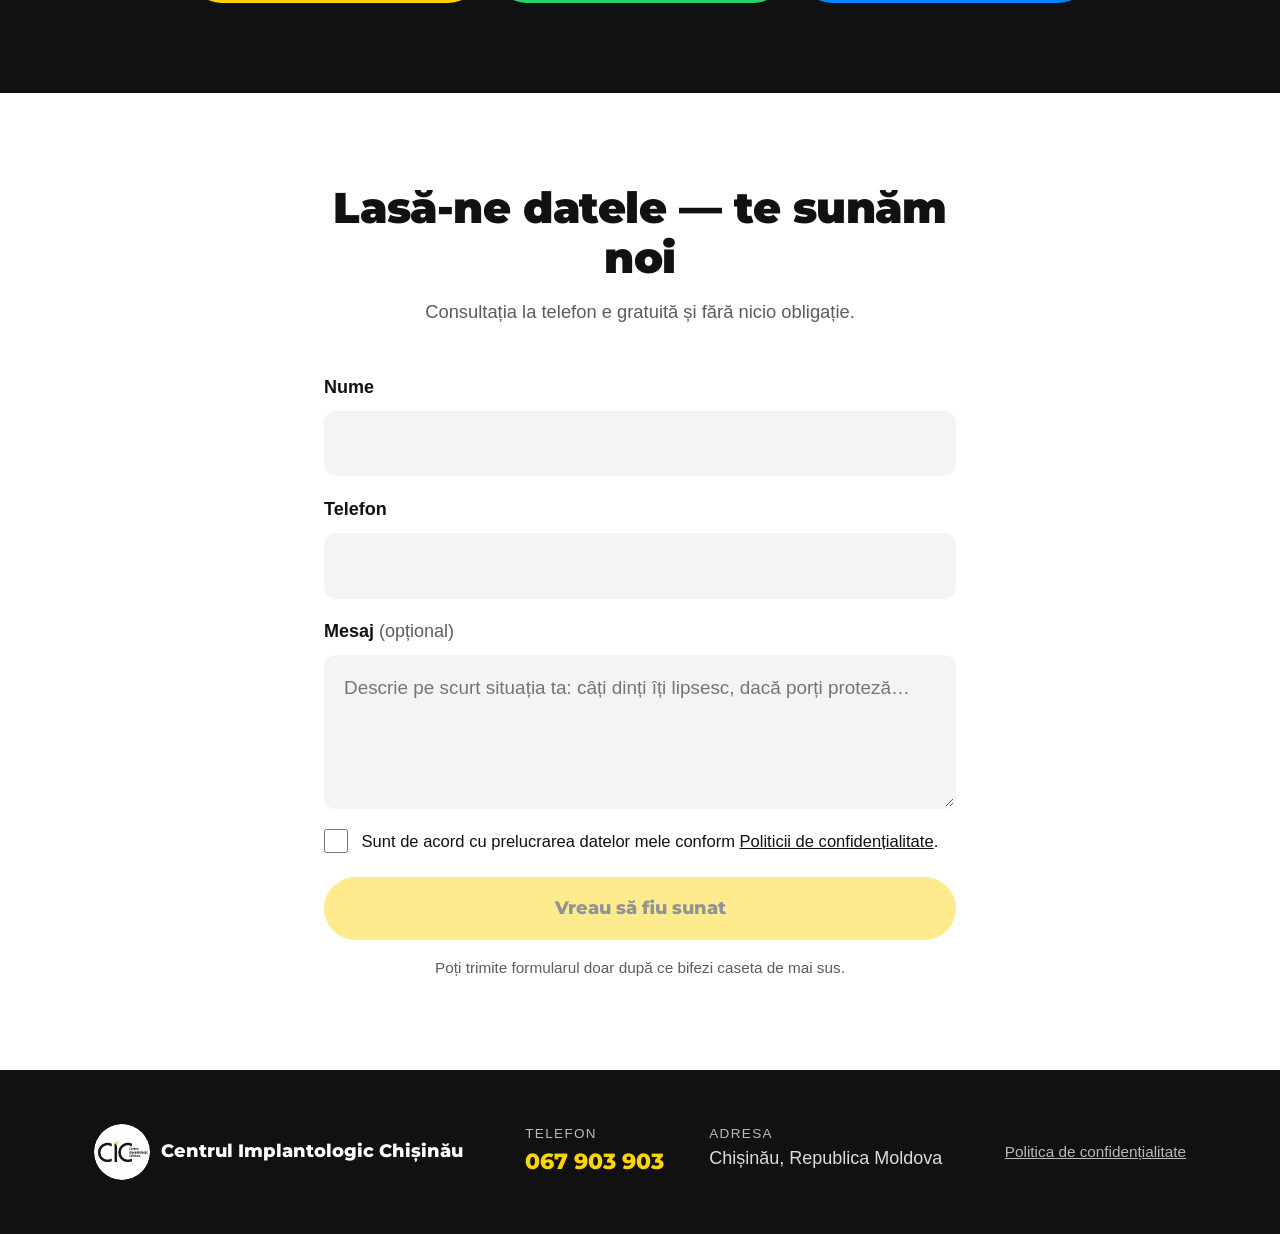
==== commit de2b479a: "Primul pas: ajung câteva poze cu dinții pe WhatsApp pentru consultația gratuită Co-Authored-By: Clau" ====
--- a/dinti-ficsi/index.html
+++ b/dinti-ficsi/index.html
@@ -311,14 +311,14 @@
       <h2 class="section-title">Tratamentul, în 4 pași</h2>
       <ol class="process">
         <li class="process__step">
-          <a href="tel:+37367903903" class="process__img process__img--call" data-contact="telefon-pasi" aria-label="Sună la 067 903 903 pentru consultația telefonică gratuită">
-            <svg viewBox="0 0 24 24" aria-hidden="true"><path d="M6.6 10.8c1.4 2.8 3.8 5.1 6.6 6.6l2.2-2.2c.3-.3.7-.4 1-.2 1.1.4 2.3.6 3.6.6.6 0 1 .4 1 1V20c0 .6-.4 1-1 1C10.4 21 3 13.6 3 4.5c0-.6.4-1 1-1h3.5c.6 0 1 .4 1 1 0 1.3.2 2.5.6 3.6.1.4 0 .8-.2 1L6.6 10.8z" fill="currentColor"/></svg>
+          <a href="https://wa.me/37367903903?text=Bun%C4%83%20ziua!%20Vreau%20s%C4%83%20trimit%20pozele%20din%C8%9Bilor%20pentru%20o%20consulta%C8%9Bie%20gratuit%C4%83." class="process__img process__img--call" target="_blank" rel="noopener" data-contact="whatsapp-pasi" aria-label="Trimite pozele dinților pe WhatsApp pentru consultația gratuită">
+            <svg viewBox="0 0 24 24" aria-hidden="true"><path d="M9 4.5 7.6 6.5H5a2 2 0 0 0-2 2V18a2 2 0 0 0 2 2h14a2 2 0 0 0 2-2V8.5a2 2 0 0 0-2-2h-2.6L15 4.5H9z" fill="none" stroke="currentColor" stroke-width="2" stroke-linejoin="round"/><circle cx="12" cy="13" r="3.5" fill="none" stroke="currentColor" stroke-width="2"/></svg>
             <span class="process__free">Gratuit</span>
-            <span class="process__phone">067 903 903</span>
+            <span class="process__phone">Trimite pozele pe WhatsApp</span>
           </a>
           <span class="process__num">1</span>
-          <h3>Consultația telefonică gratuită</h3>
-          <p>Vorbești cu un medic despre situația ta. Afli ce se poate face și cât costă — fără nicio obligație.</p>
+          <h3>Consultația gratuită — ajung câteva poze</h3>
+          <p>Nu trebuie să vii la clinică. Trimite-ne pe WhatsApp câteva poze cu dinții tăi: medicul le vede, te sună și îți spune ce se poate face și cât costă. Fără nicio obligație.</p>
         </li>
         <li class="process__step">
           <span class="process__img"><img src="../assets/img/lp/pas-1-plan.jpg" alt="Dr. Lazari arată pe radiografie planul implanturilor unui pacient" width="960" height="600" loading="lazy"></span>
@@ -562,7 +562,7 @@
           <svg viewBox="0 0 24 24" aria-hidden="true"><path d="M12 2a10 10 0 0 0-8.6 15.1L2 22l5-1.3A10 10 0 1 0 12 2zm0 18.2c-1.5 0-3-.4-4.2-1.2l-.3-.2-3 .8.8-2.9-.2-.3A8.2 8.2 0 1 1 12 20.2zm4.5-6.1c-.2-.1-1.5-.7-1.7-.8-.2-.1-.4-.1-.6.1l-.8 1c-.1.2-.3.2-.5.1a6.7 6.7 0 0 1-3.3-2.9c-.3-.4.2-.4.7-1.4.1-.2 0-.3 0-.4l-.8-1.8c-.2-.5-.4-.4-.6-.4h-.5c-.2 0-.4.1-.7.3-.2.3-.9.9-.9 2.2s.9 2.6 1.1 2.7c.1.2 1.8 2.8 4.4 3.9 1.6.7 2.3.8 3.1.6.5-.1 1.5-.6 1.7-1.2.2-.6.2-1.1.2-1.2-.1-.1-.3-.2-.5-.3z" fill="currentColor"/></svg>
           Scrie pe WhatsApp
         </a>
-        <a href="https://m.me/centru.cic" class="btn btn--messenger" target="_blank" rel="noopener" data-contact="messenger-oferta">
+        <a href="https://www.facebook.com/share/1ByjfWoYZJ/?mibextid=wwXIfr" class="btn btn--messenger" target="_blank" rel="noopener" data-contact="messenger-oferta">
           <svg viewBox="0 0 24 24" aria-hidden="true"><path d="M12 2C6.4 2 2 6.1 2 11.7c0 2.9 1.2 5.5 3.2 7.2v3.5l3-1.7c1.2.3 2.4.5 3.8.5 5.6 0 10-4.1 10-9.6S17.6 2 12 2zm1 12.9-2.6-2.7-5 2.7 5.5-5.8 2.6 2.7 4.9-2.7-5.4 5.8z" fill="currentColor"/></svg>
           Scrie pe Messenger
         </a>
@@ -618,7 +618,7 @@
 
 <!-- ===== BUTOANE FLOTANTE: APEL + WHATSAPP ===== -->
 <div class="float-contact">
-  <a href="https://m.me/centru.cic" class="float-contact__btn float-contact__btn--messenger" target="_blank" rel="noopener" aria-label="Scrie-ne pe Messenger" data-contact="messenger-flotant">
+  <a href="https://www.facebook.com/share/1ByjfWoYZJ/?mibextid=wwXIfr" class="float-contact__btn float-contact__btn--messenger" target="_blank" rel="noopener" aria-label="Scrie-ne pe Messenger" data-contact="messenger-flotant">
     <svg viewBox="0 0 24 24" aria-hidden="true"><path d="M12 2C6.4 2 2 6.1 2 11.7c0 2.9 1.2 5.5 3.2 7.2v3.5l3-1.7c1.2.3 2.4.5 3.8.5 5.6 0 10-4.1 10-9.6S17.6 2 12 2zm1 12.9-2.6-2.7-5 2.7 5.5-5.8 2.6 2.7 4.9-2.7-5.4 5.8z" fill="currentColor"/></svg>
   </a>
   <a href="https://wa.me/37367903903?text=Bun%C4%83%20ziua!%20A%C8%99%20vrea%20o%20consulta%C8%9Bie%20gratuit%C4%83%20pentru%20din%C8%9Bi%20fic%C8%99i." class="float-contact__btn float-contact__btn--wa" target="_blank" rel="noopener" aria-label="Scrie-ne pe WhatsApp" data-contact="whatsapp-flotant">
--- a/assets/css/lp-dinti-ficsi.css
+++ b/assets/css/lp-dinti-ficsi.css
@@ -307,7 +307,7 @@
   font-family:var(--head);font-weight:900;font-size:.85rem;letter-spacing:.1em;text-transform:uppercase;
   padding:.25rem .8rem;border-radius:999px;
 }
-.process__phone{font-family:var(--head);font-weight:800;font-size:1.15rem;color:var(--white);}
+.process__phone{font-family:var(--head);font-weight:800;font-size:1rem;color:var(--white);text-align:center;padding:0 .75rem;line-height:1.25;}
 .process__num{
   display:flex;align-items:center;justify-content:center;
   width:52px;height:52px;margin:-26px auto 0;position:relative;
@@ -322,6 +322,7 @@
 }
 @media (min-width:1000px){
   .process{grid-template-columns:repeat(4,1fr);gap:1.5rem;}
+  .process__img--call svg{display:none;}
 }
 
 /* ---------- 9. Cum funcționează un implant ---------- */
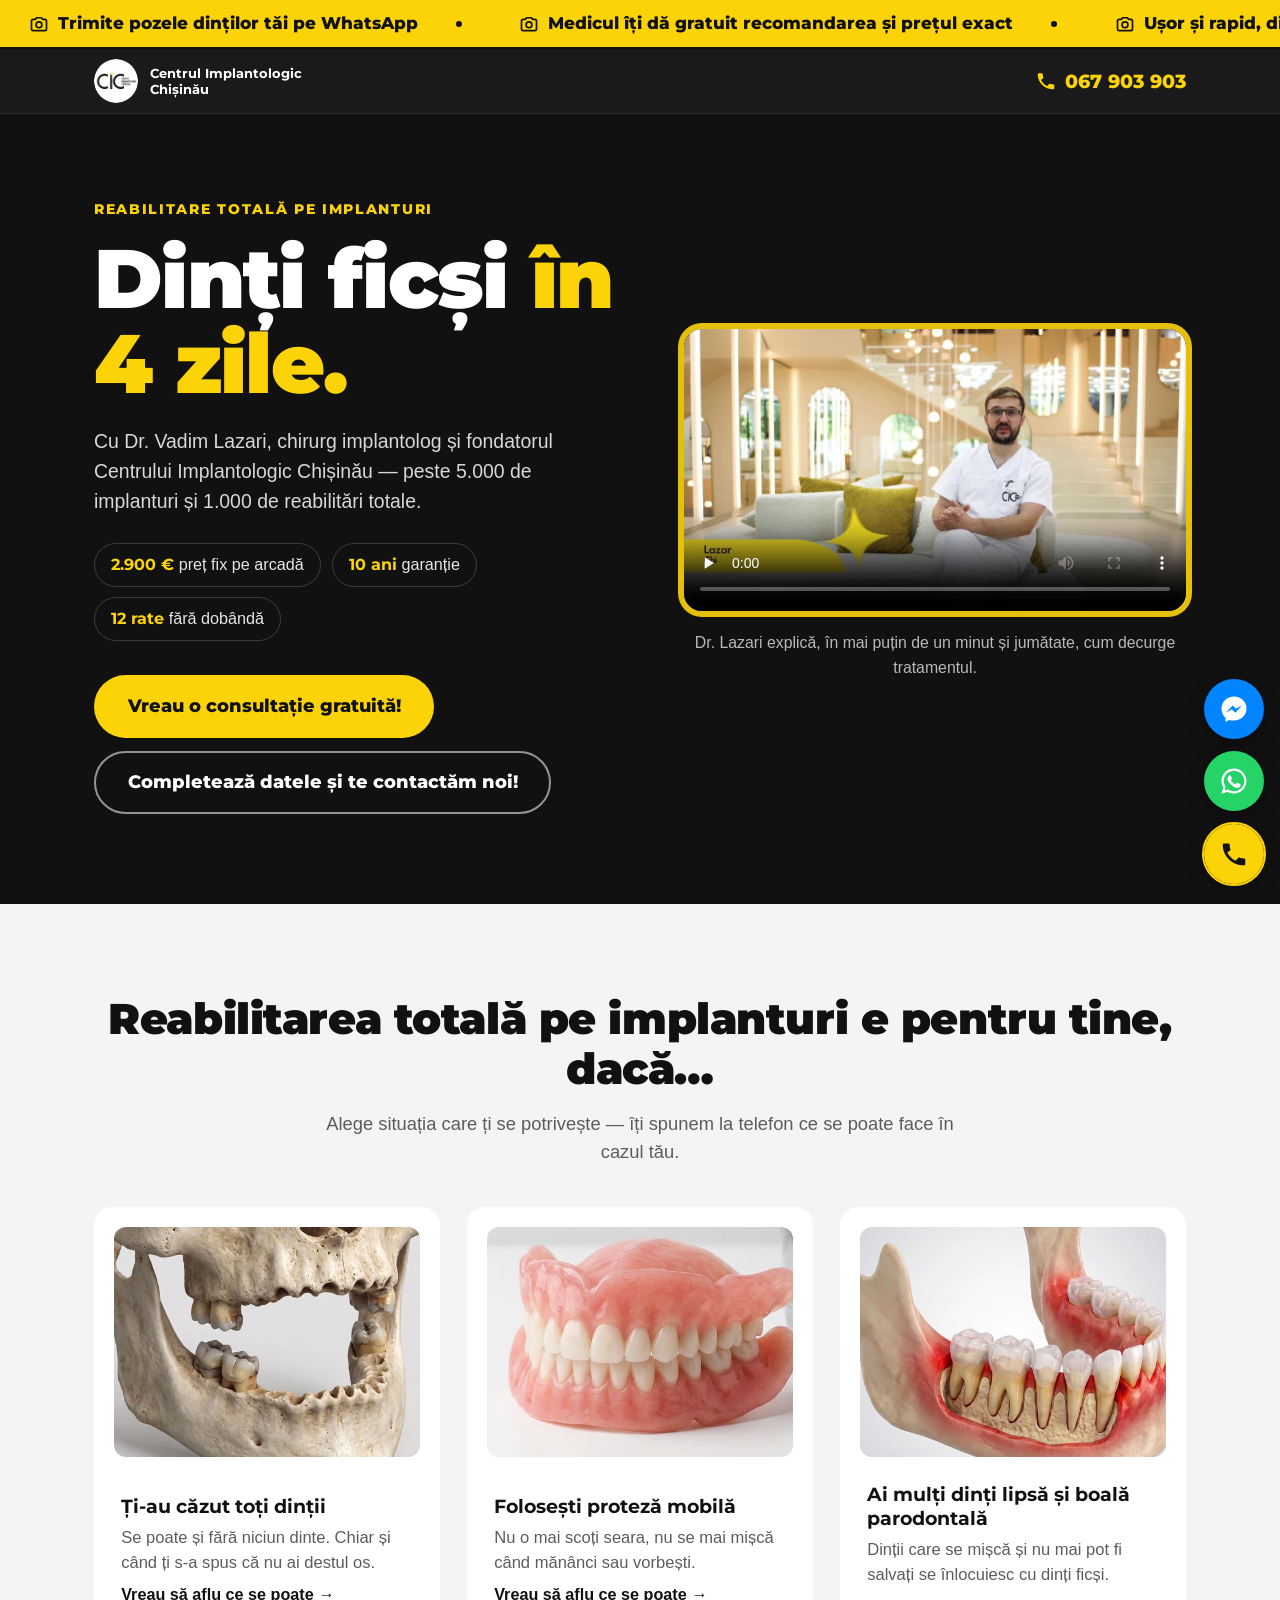
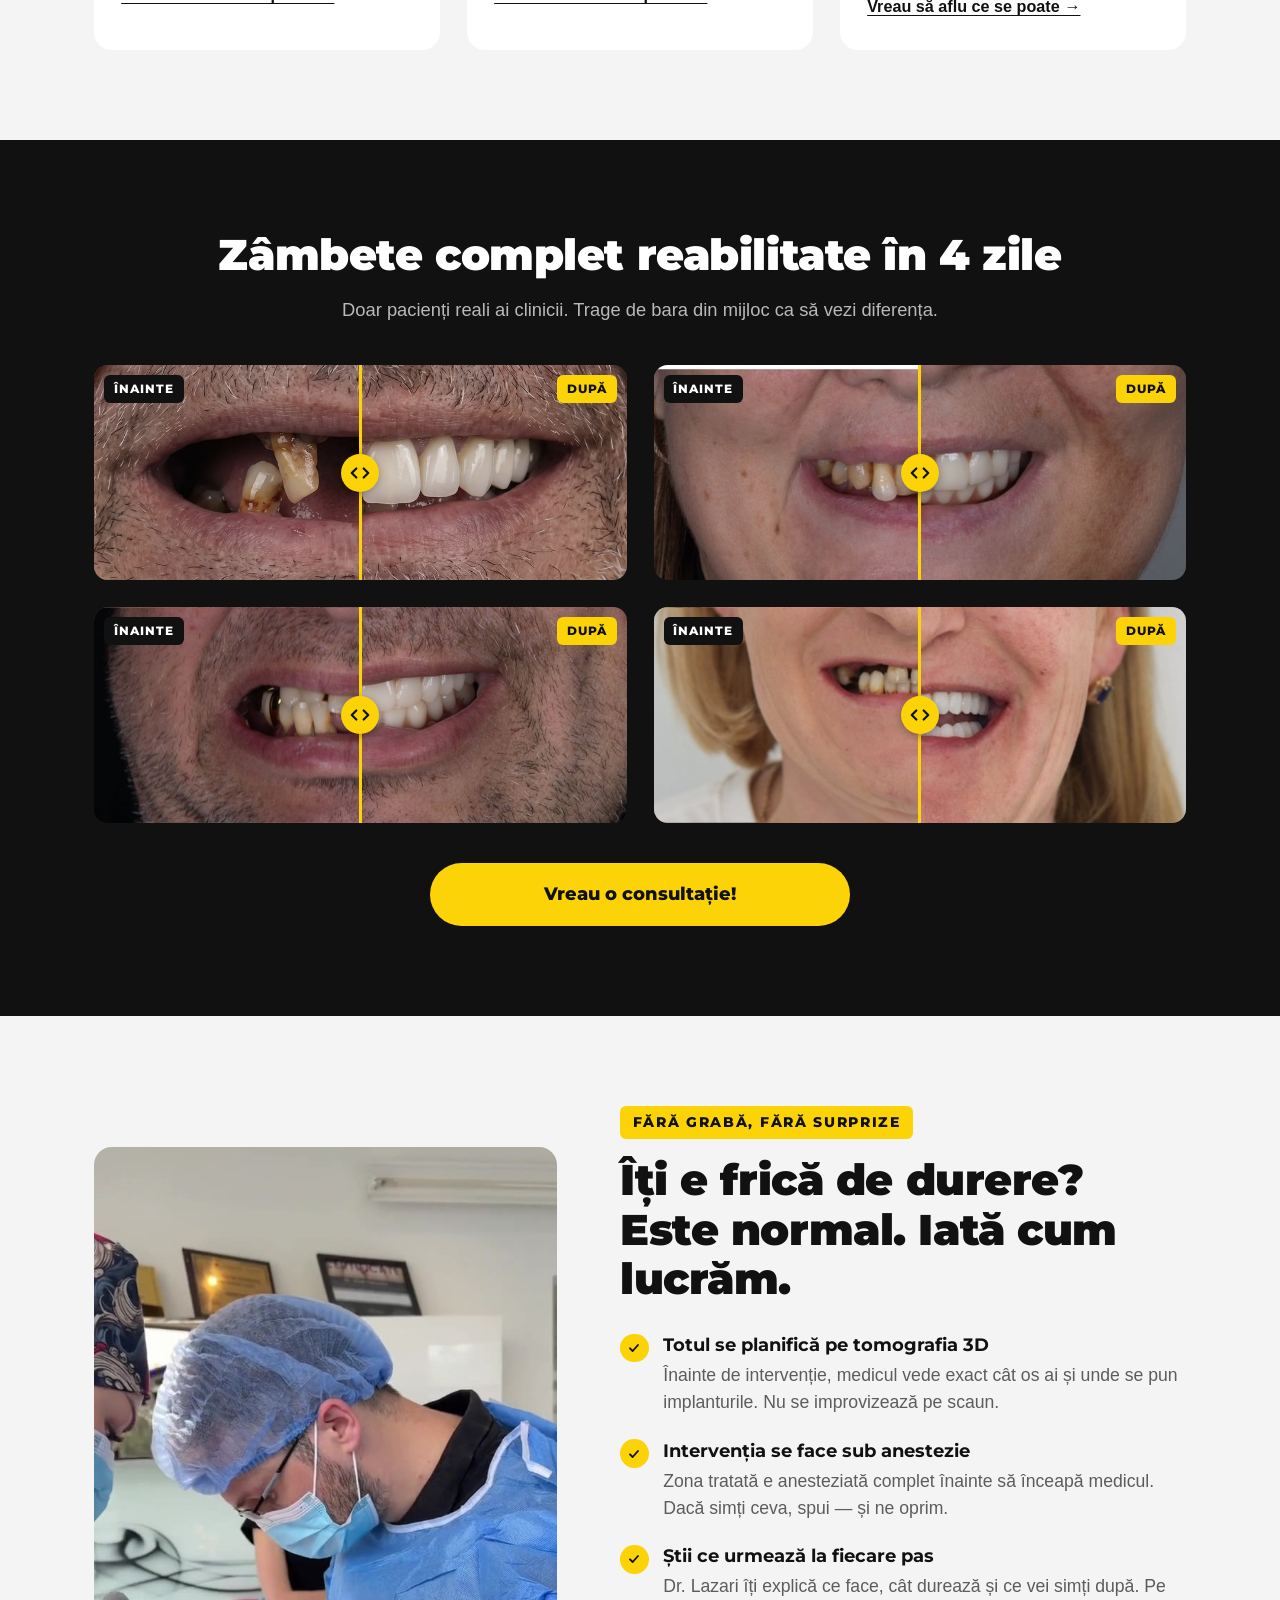
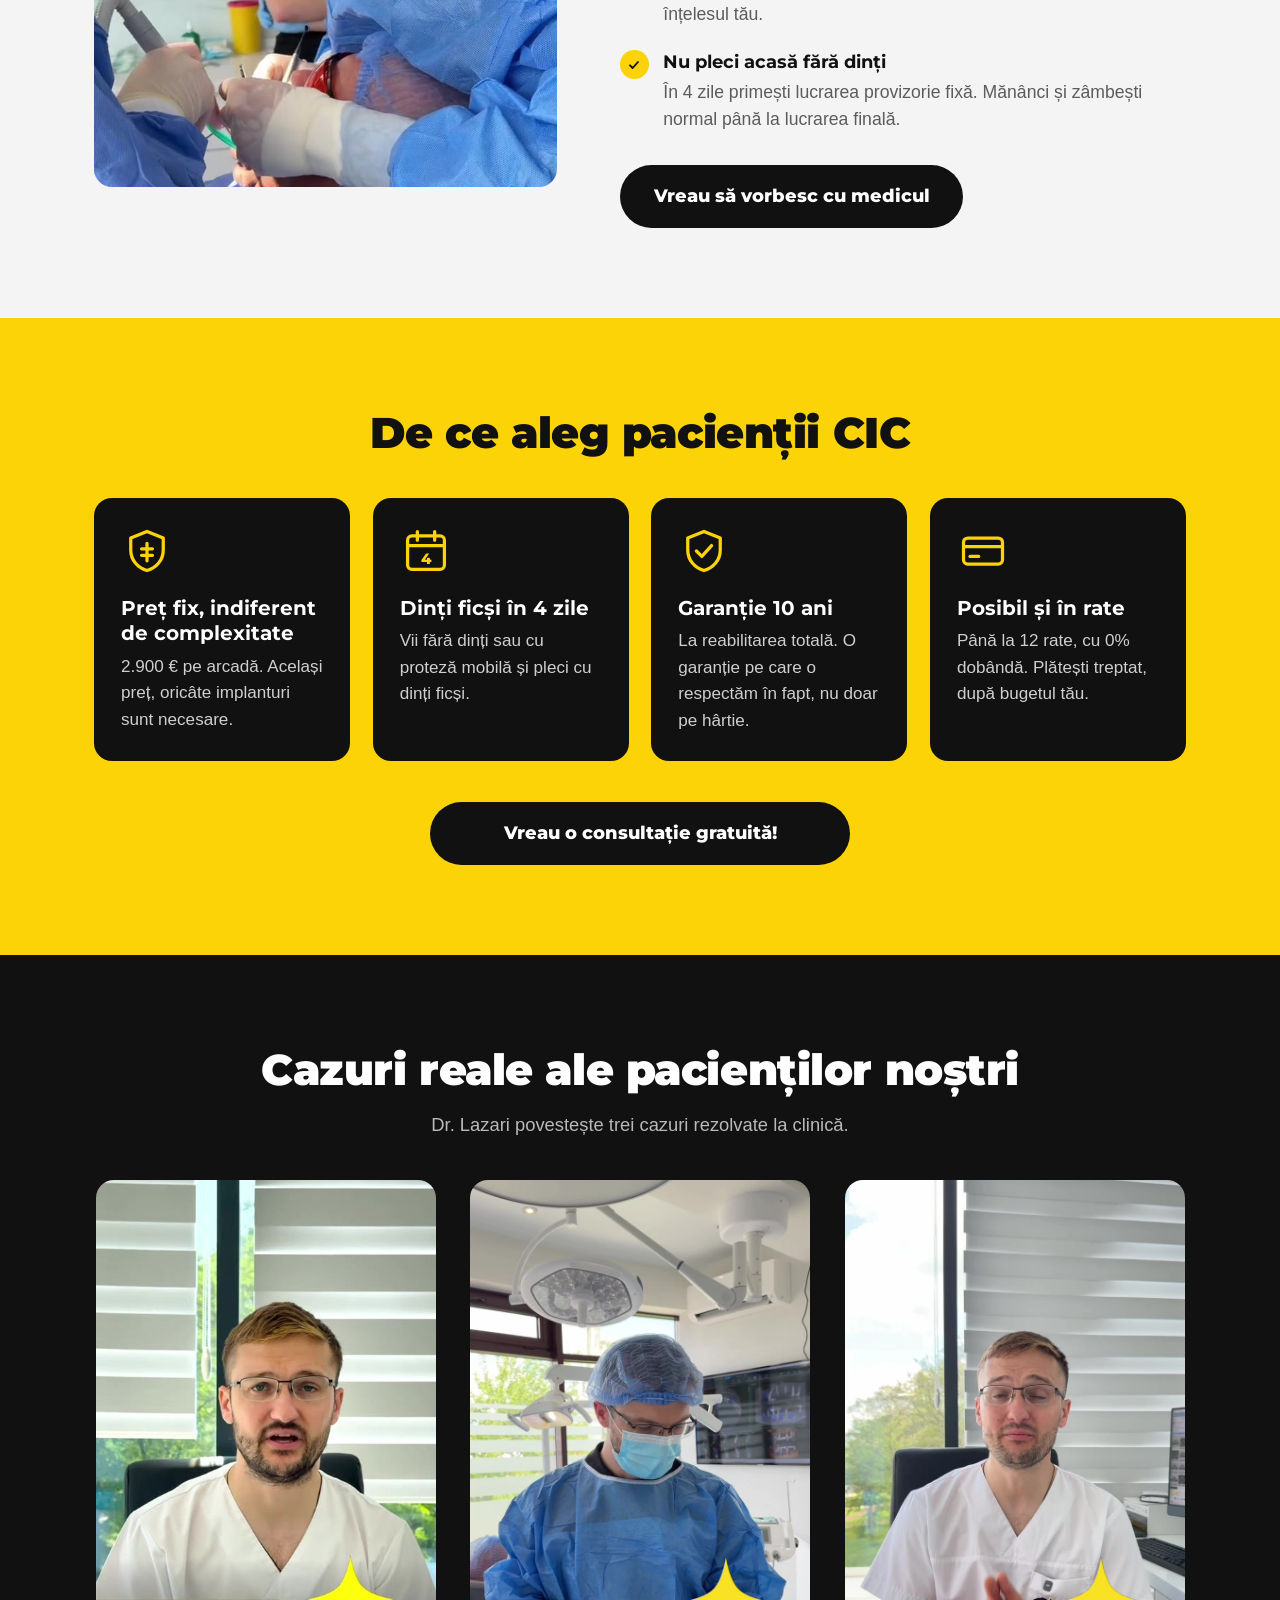
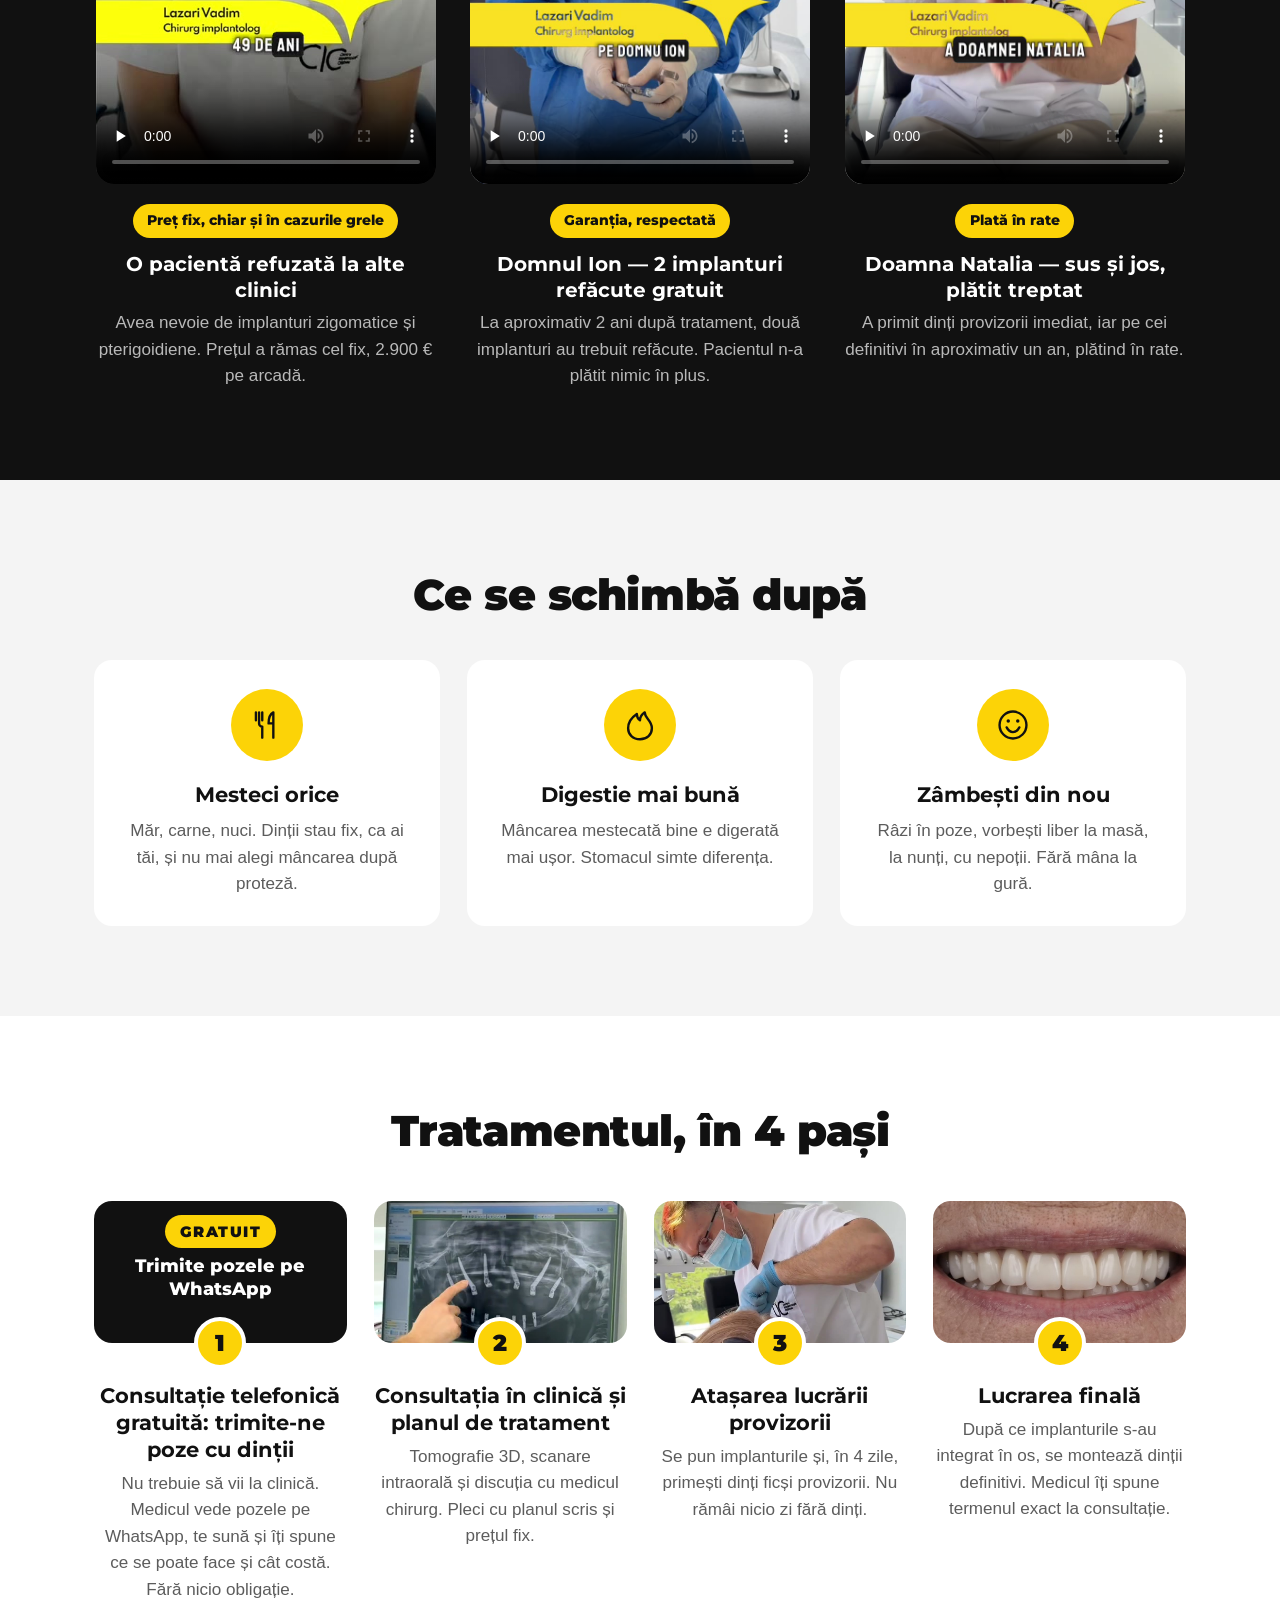
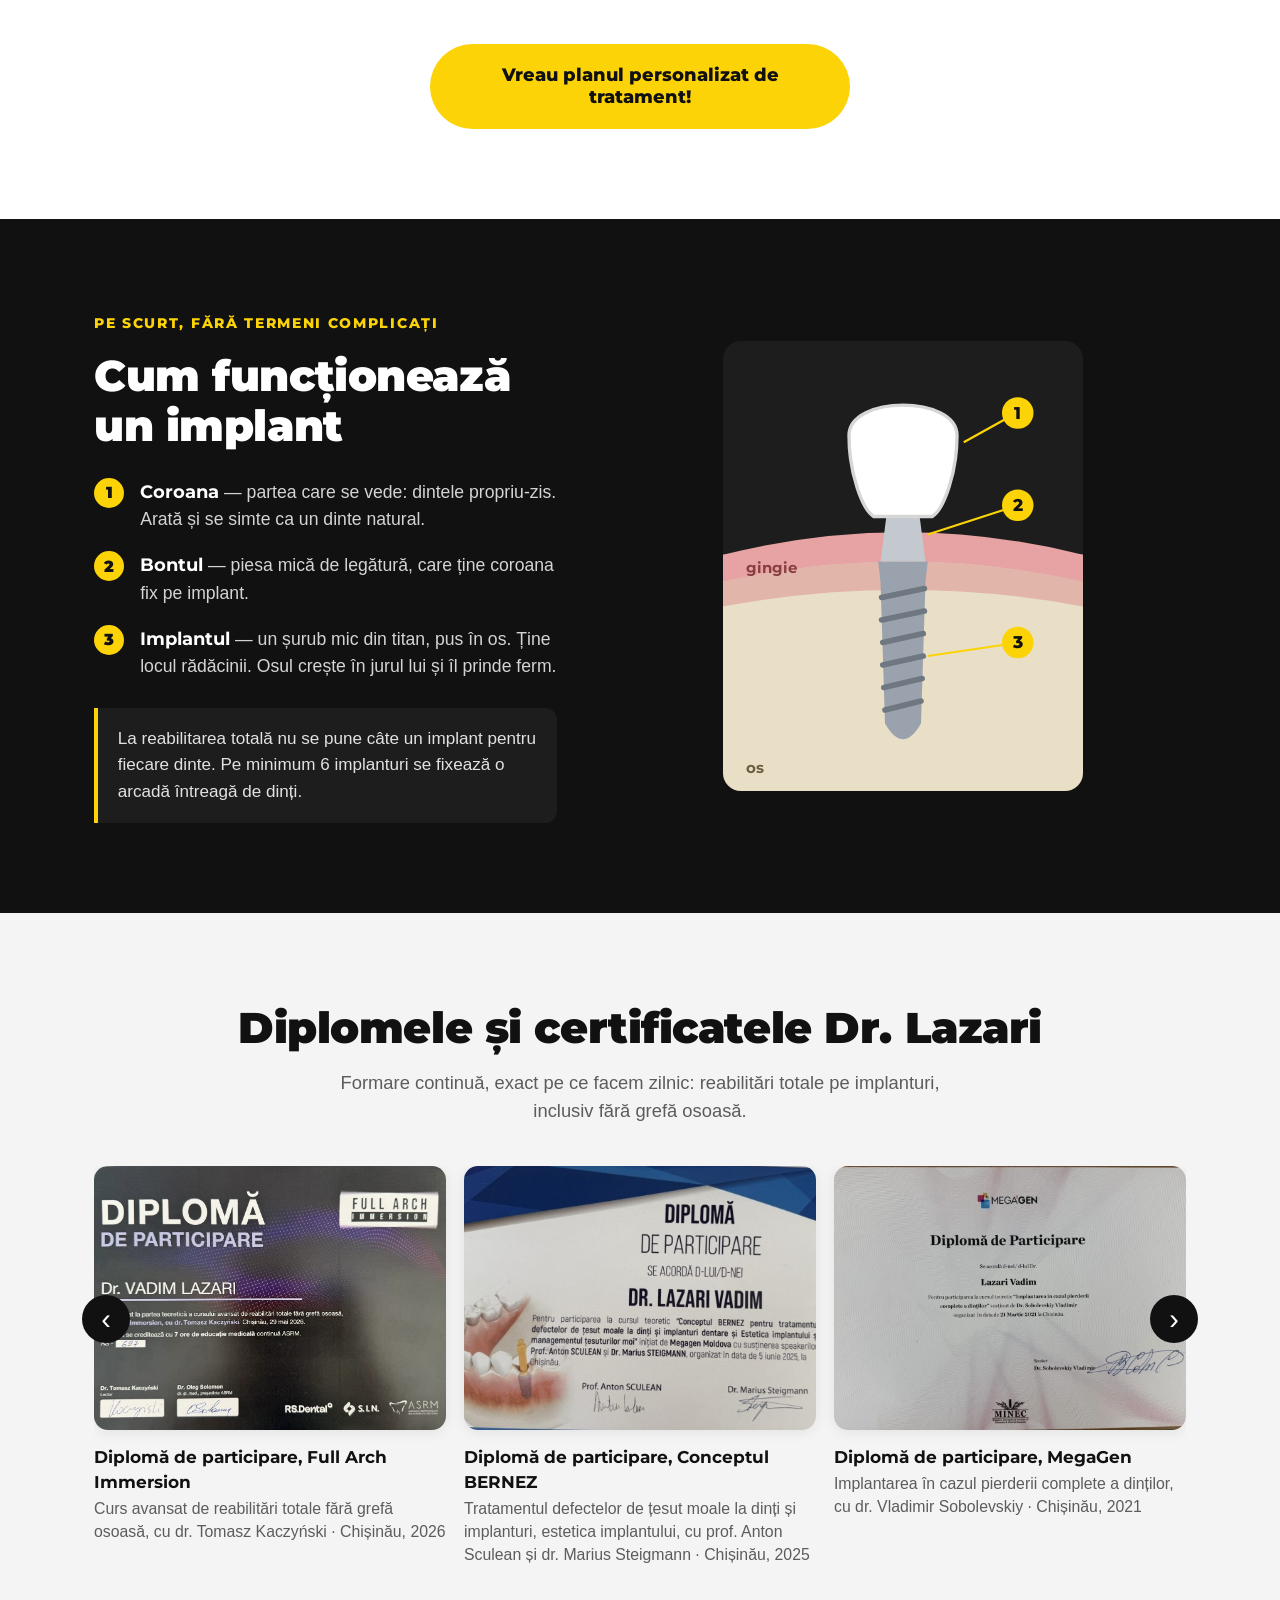
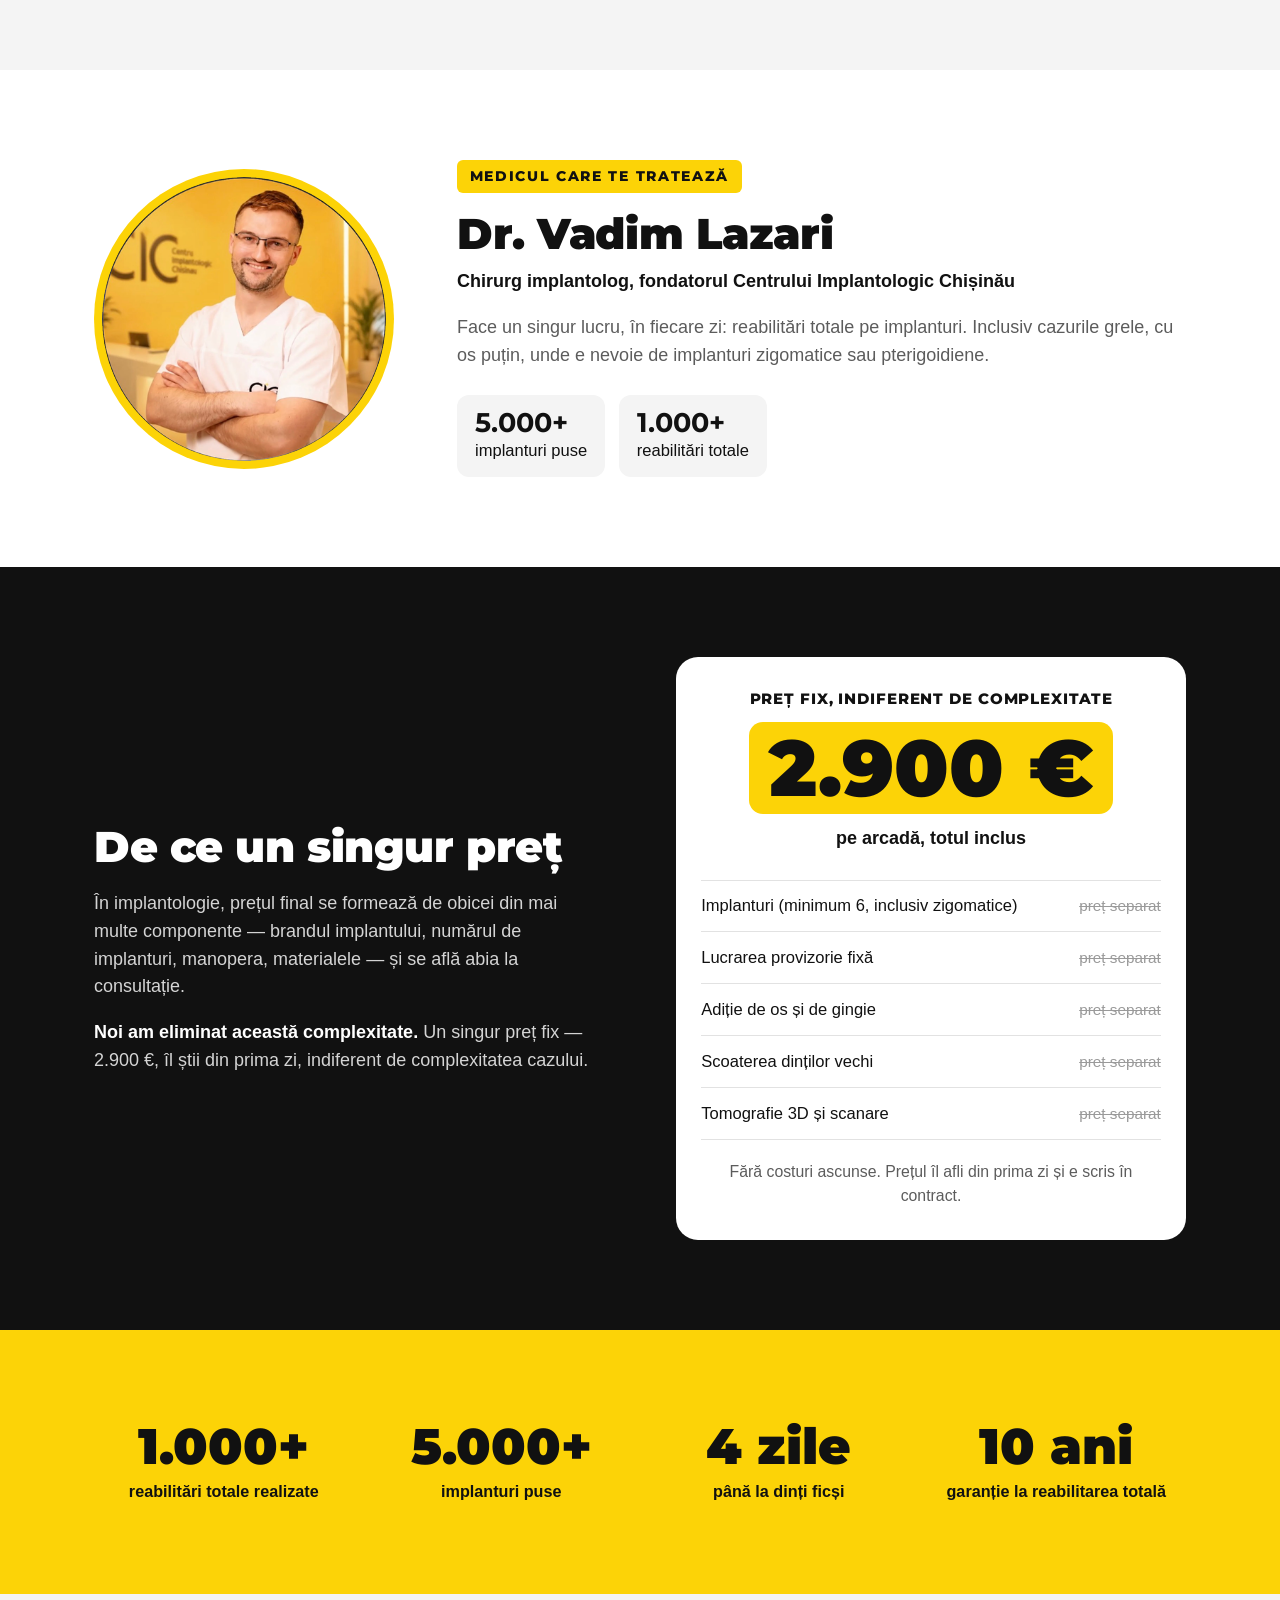
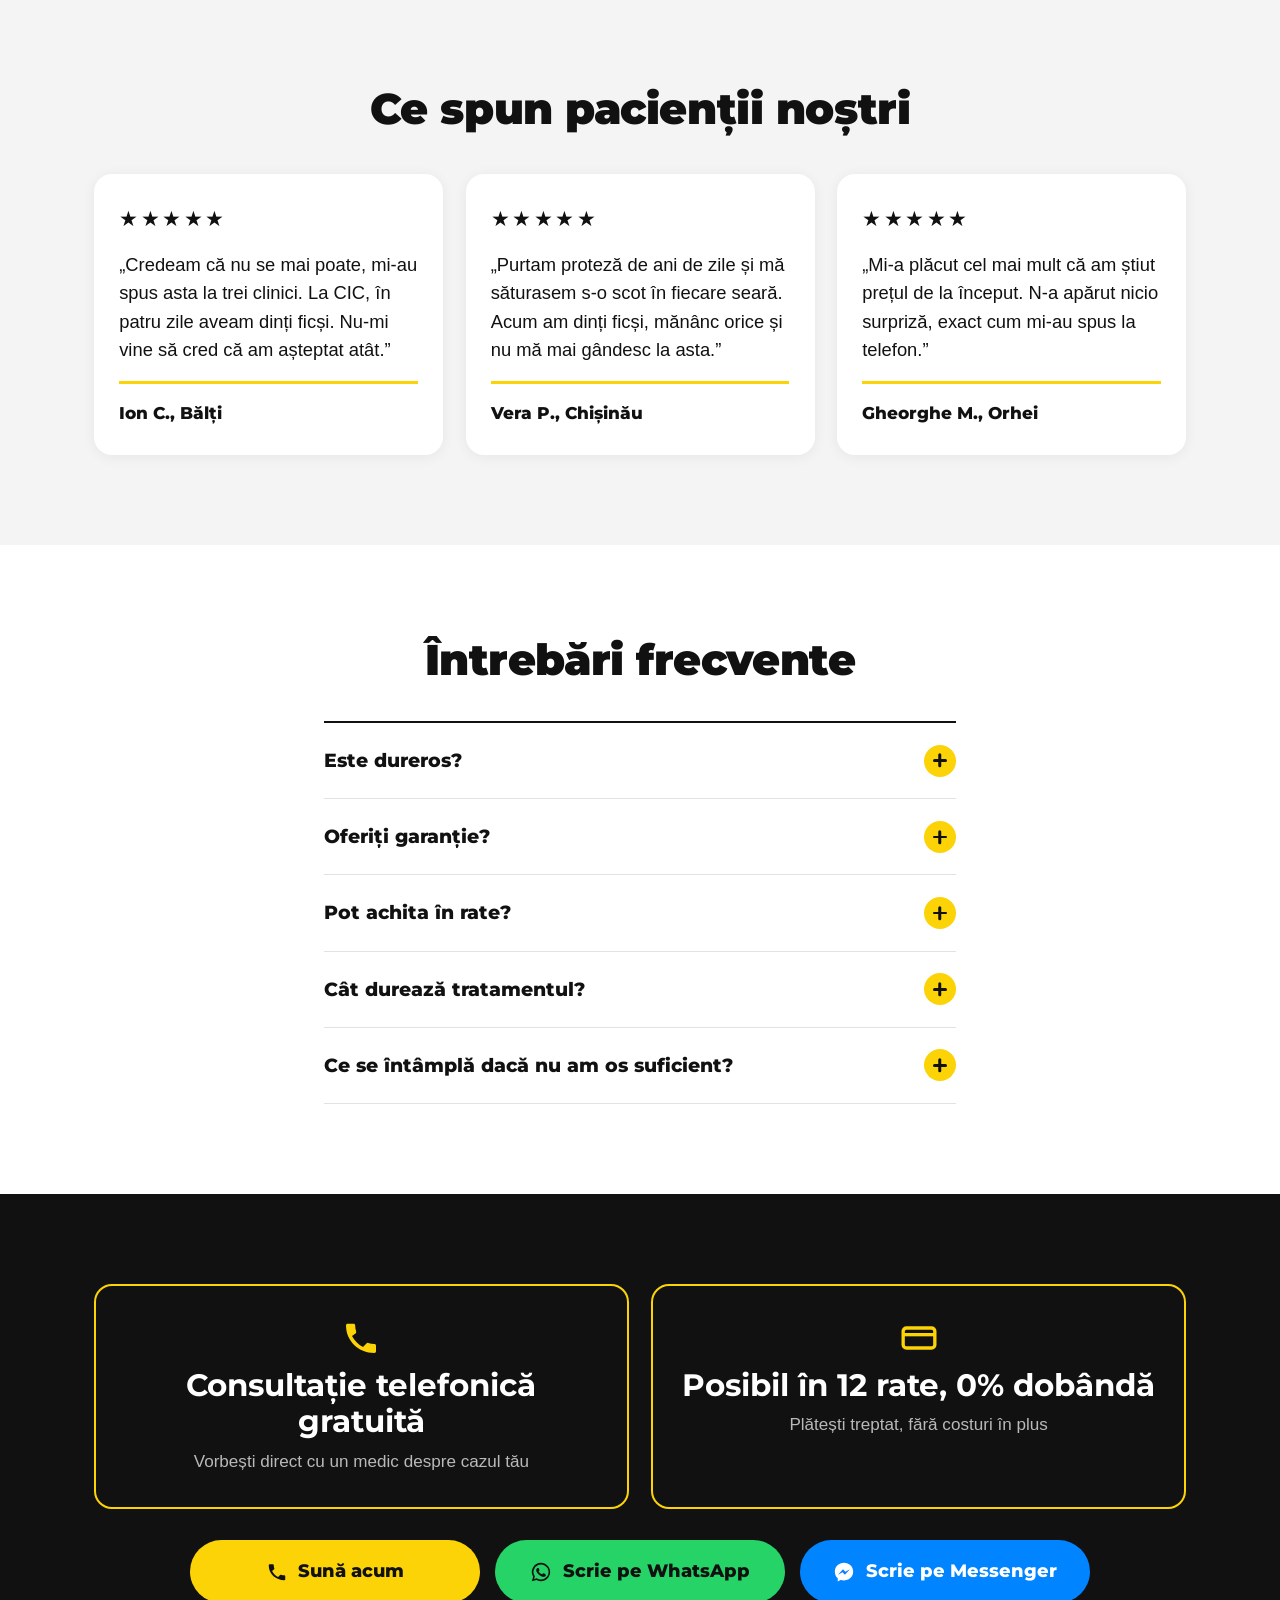
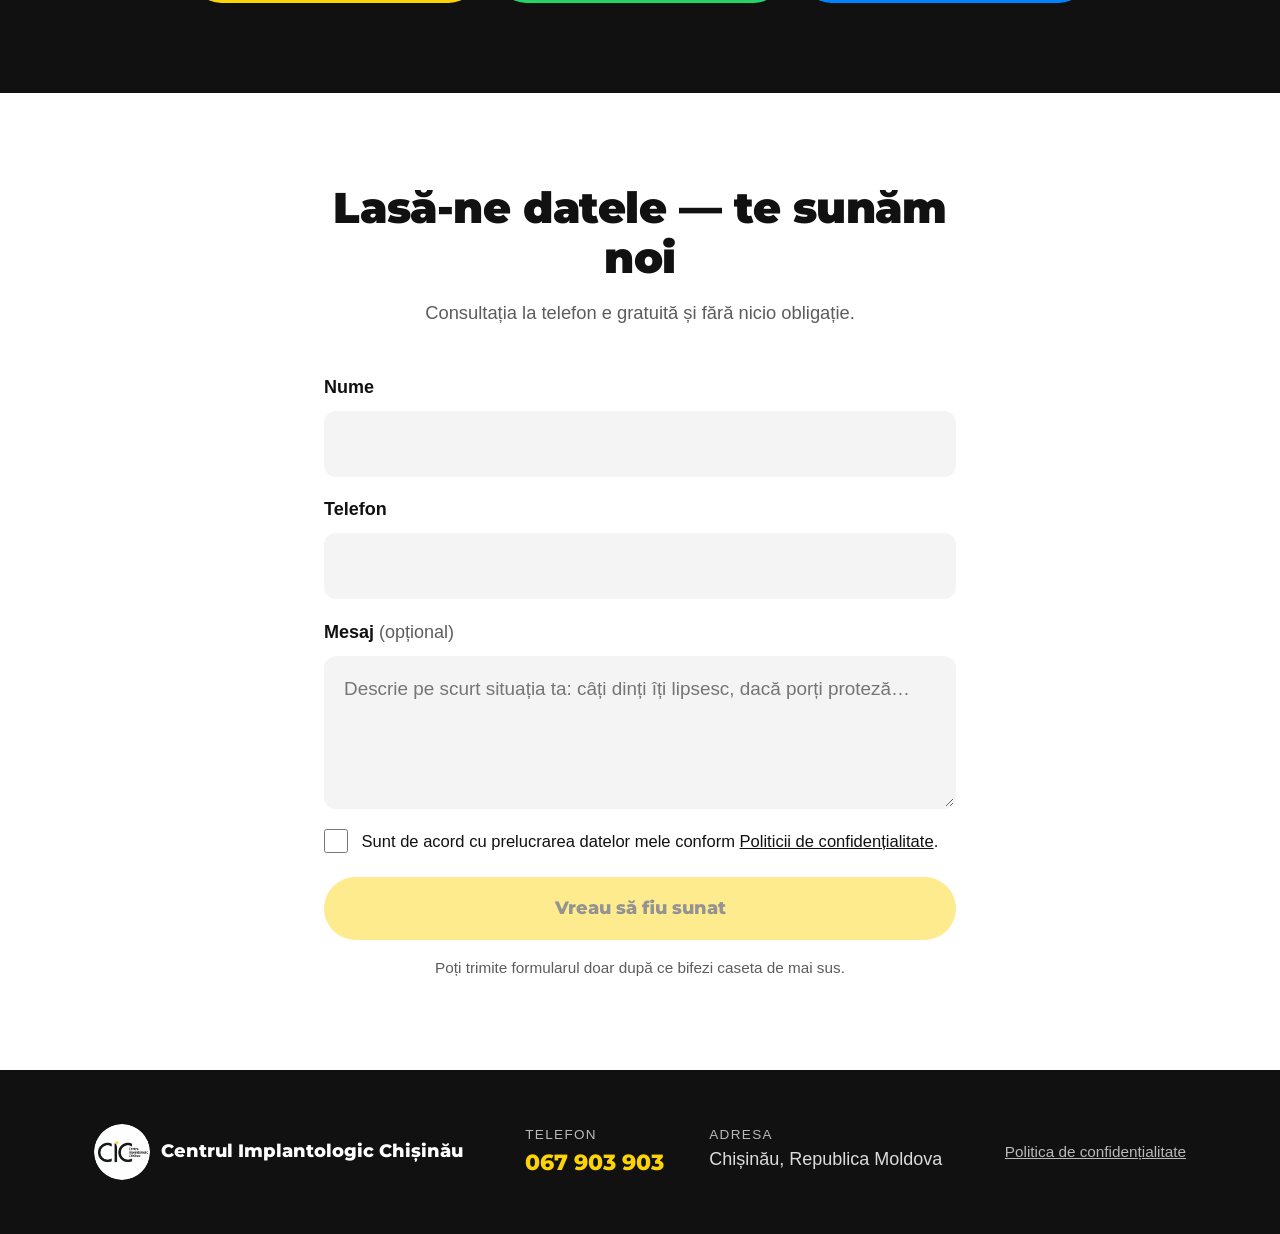
==== commit 26b362a8: "Primul pas: „Consultație telefonică gratuită: trimite-ne poze cu dinții” Co-Authored-By: Claude Opus" ====
--- a/dinti-ficsi/index.html
+++ b/dinti-ficsi/index.html
@@ -317,8 +317,8 @@
             <span class="process__phone">Trimite pozele pe WhatsApp</span>
           </a>
           <span class="process__num">1</span>
-          <h3>Consultația gratuită — ajung câteva poze</h3>
-          <p>Nu trebuie să vii la clinică. Trimite-ne pe WhatsApp câteva poze cu dinții tăi: medicul le vede, te sună și îți spune ce se poate face și cât costă. Fără nicio obligație.</p>
+          <h3>Consultație telefonică gratuită: trimite-ne poze cu dinții</h3>
+          <p>Nu trebuie să vii la clinică. Medicul vede pozele pe WhatsApp, te sună și îți spune ce se poate face și cât costă. Fără nicio obligație.</p>
         </li>
         <li class="process__step">
           <span class="process__img"><img src="../assets/img/lp/pas-1-plan.jpg" alt="Dr. Lazari arată pe radiografie planul implanturilor unui pacient" width="960" height="600" loading="lazy"></span>
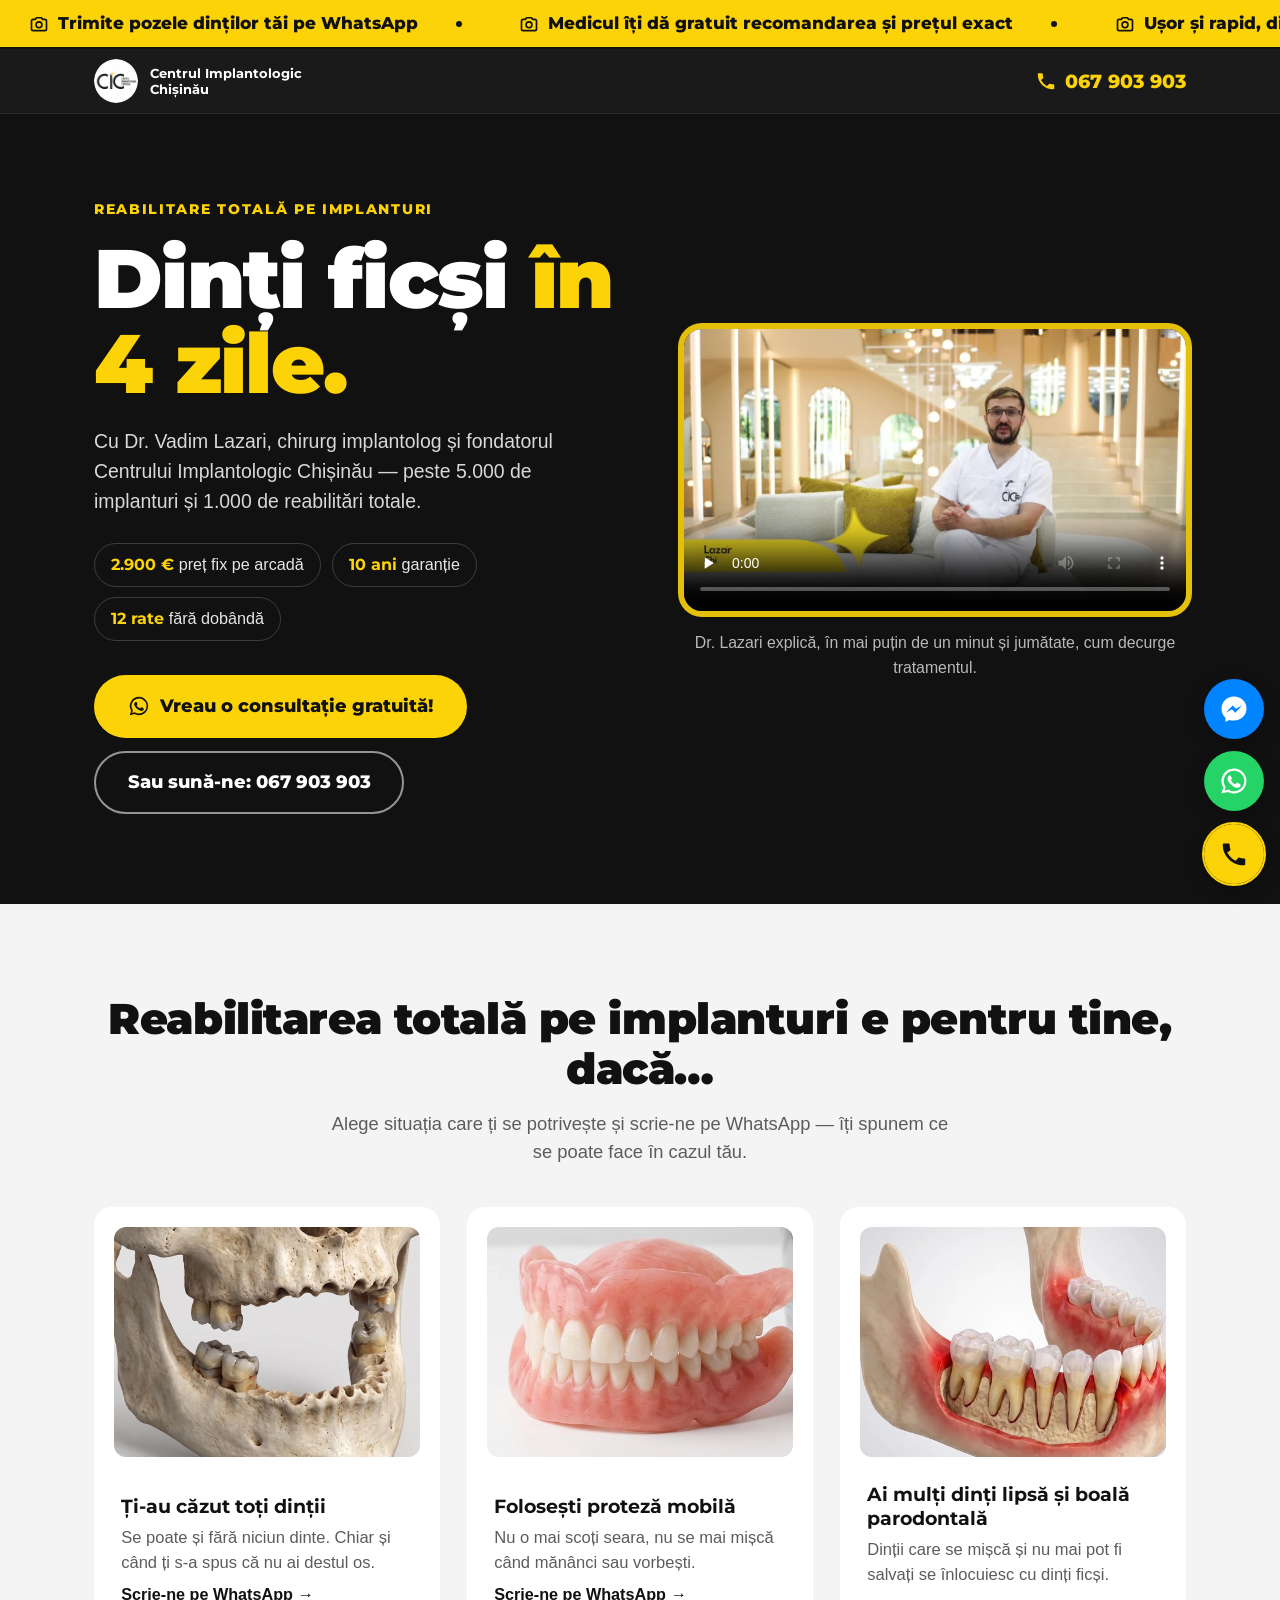
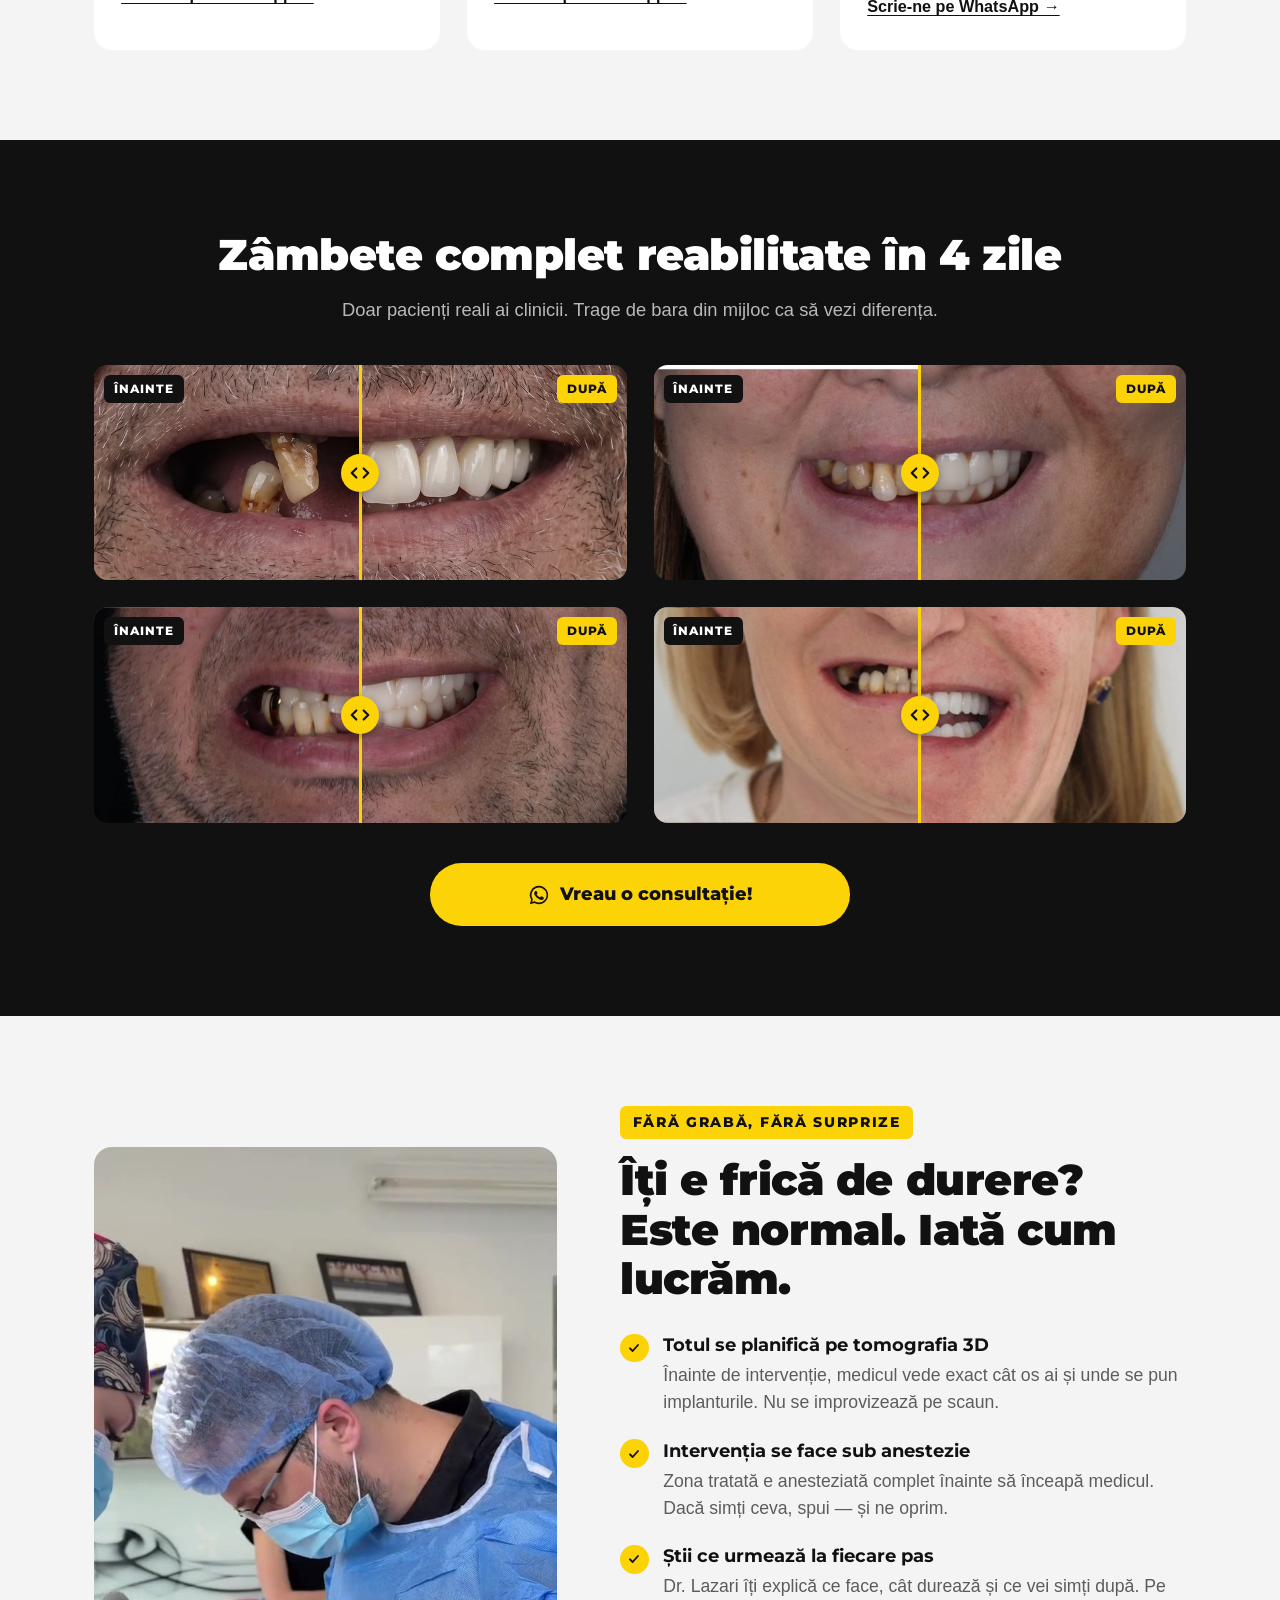
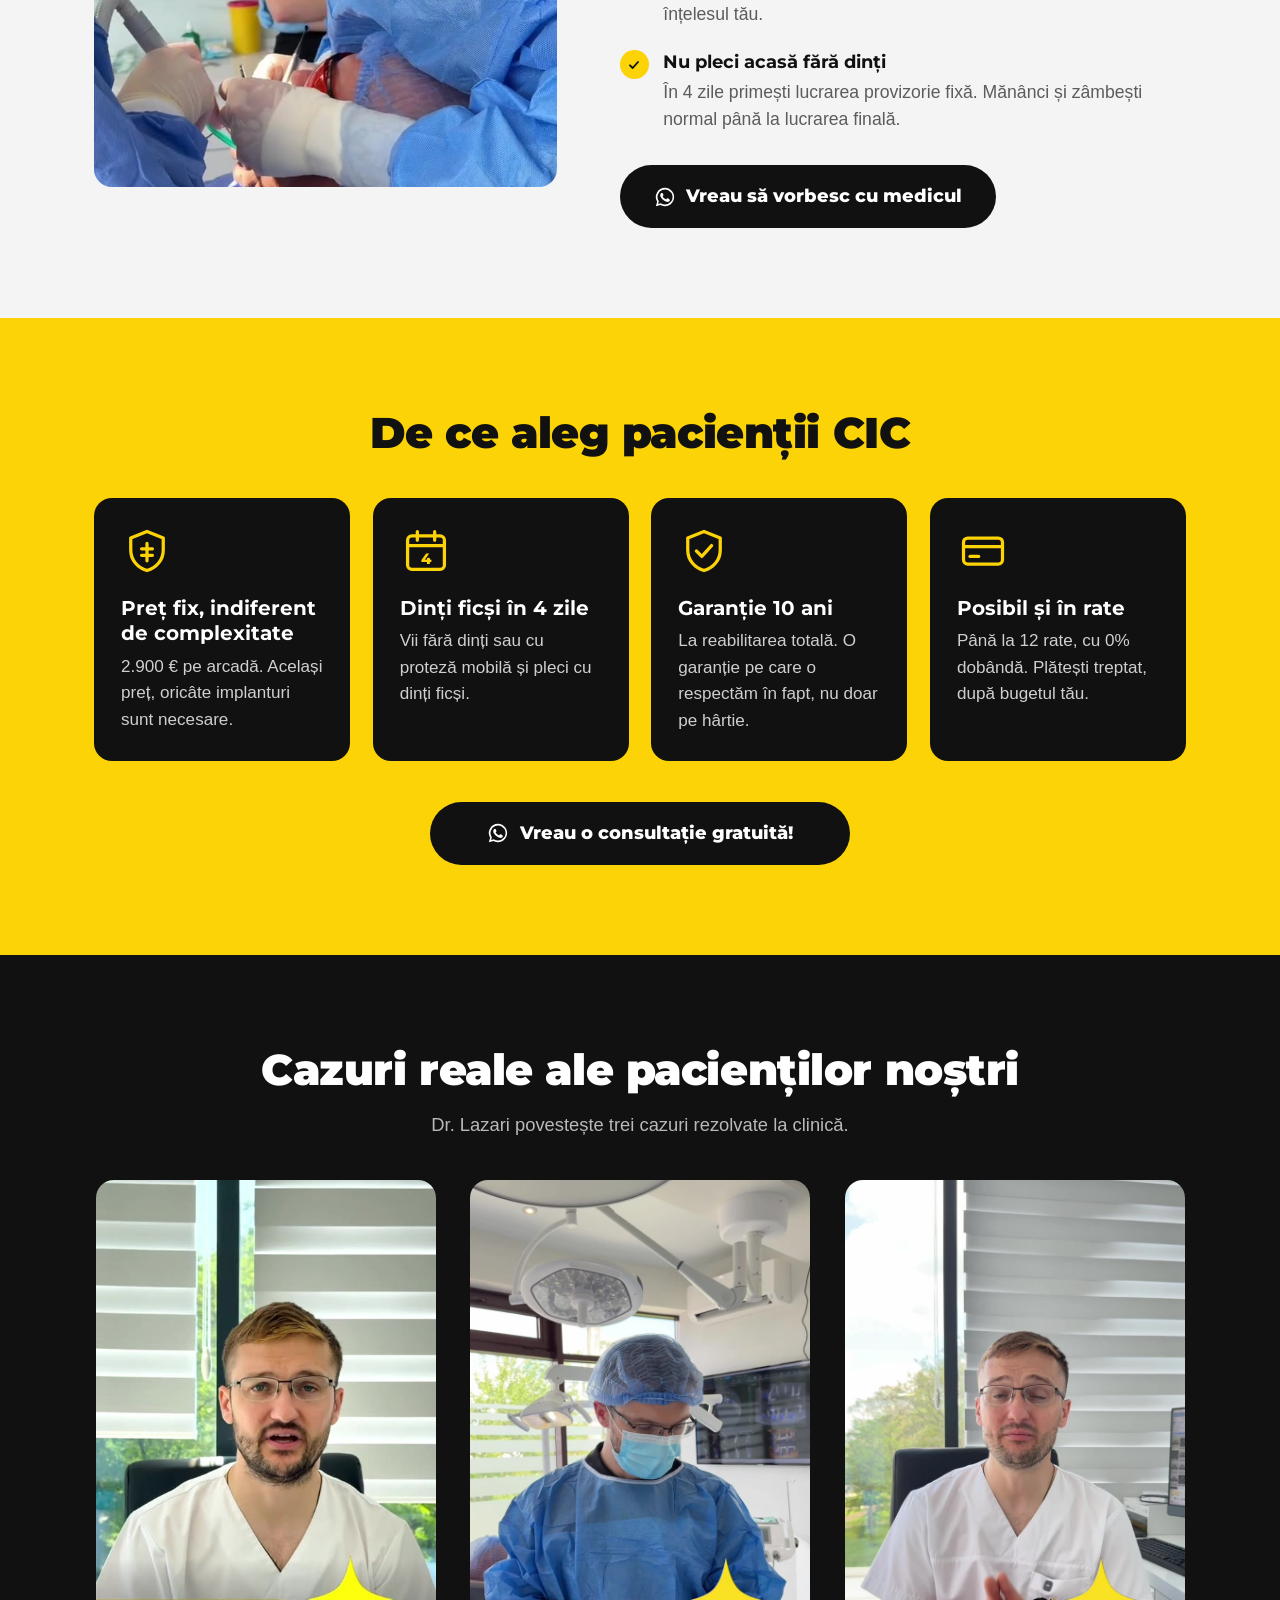
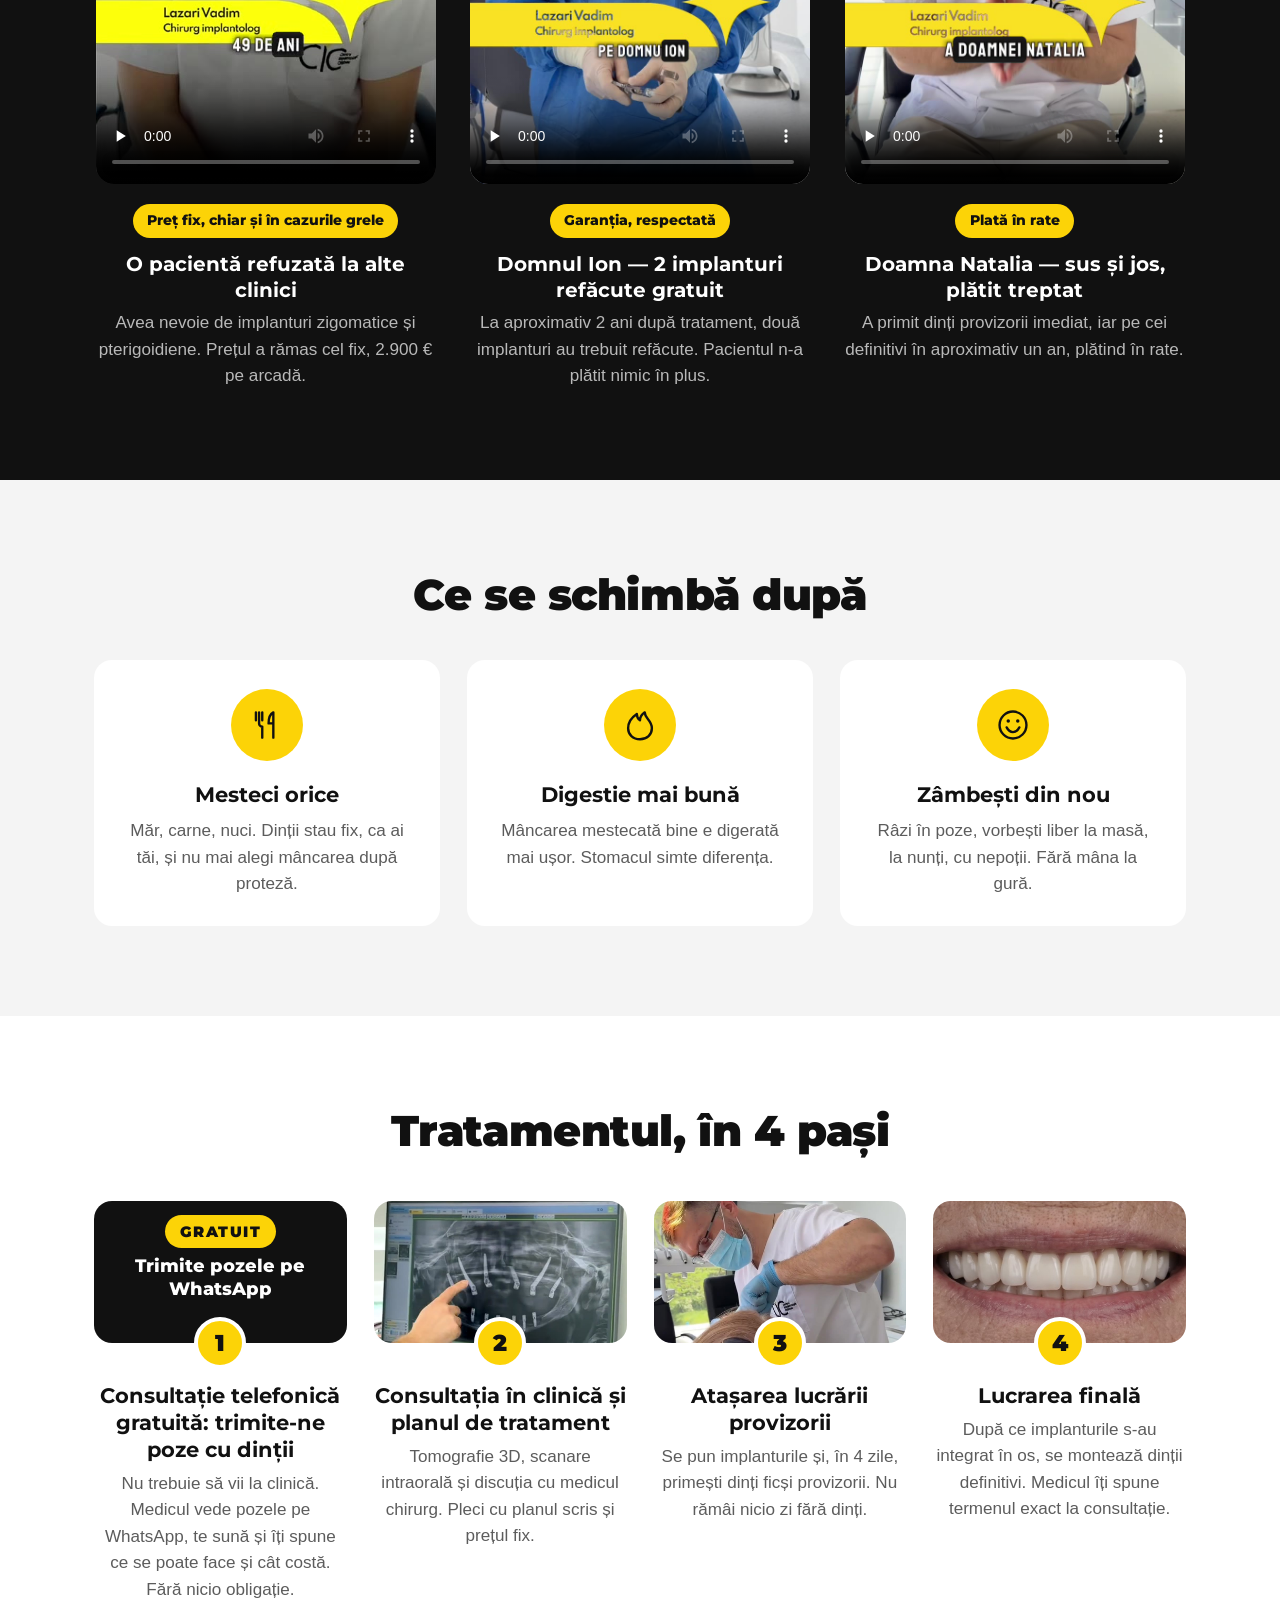
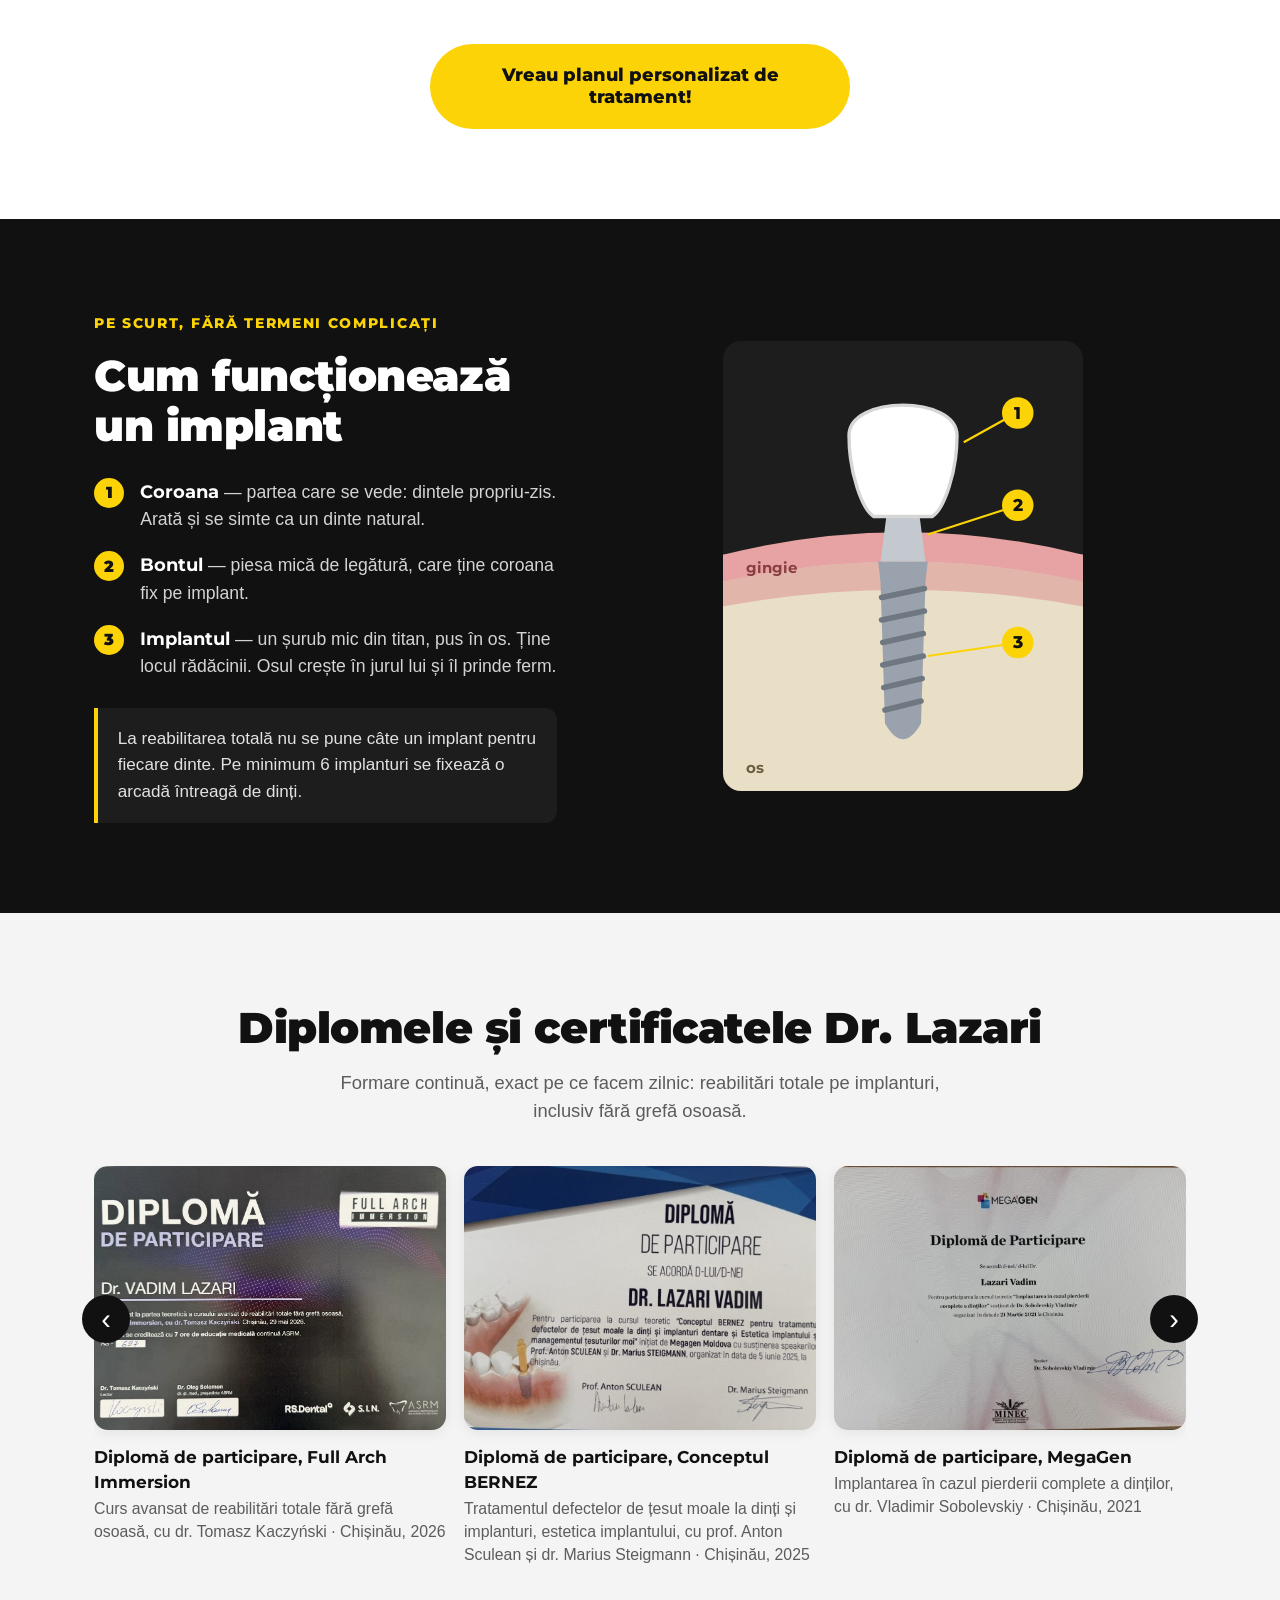
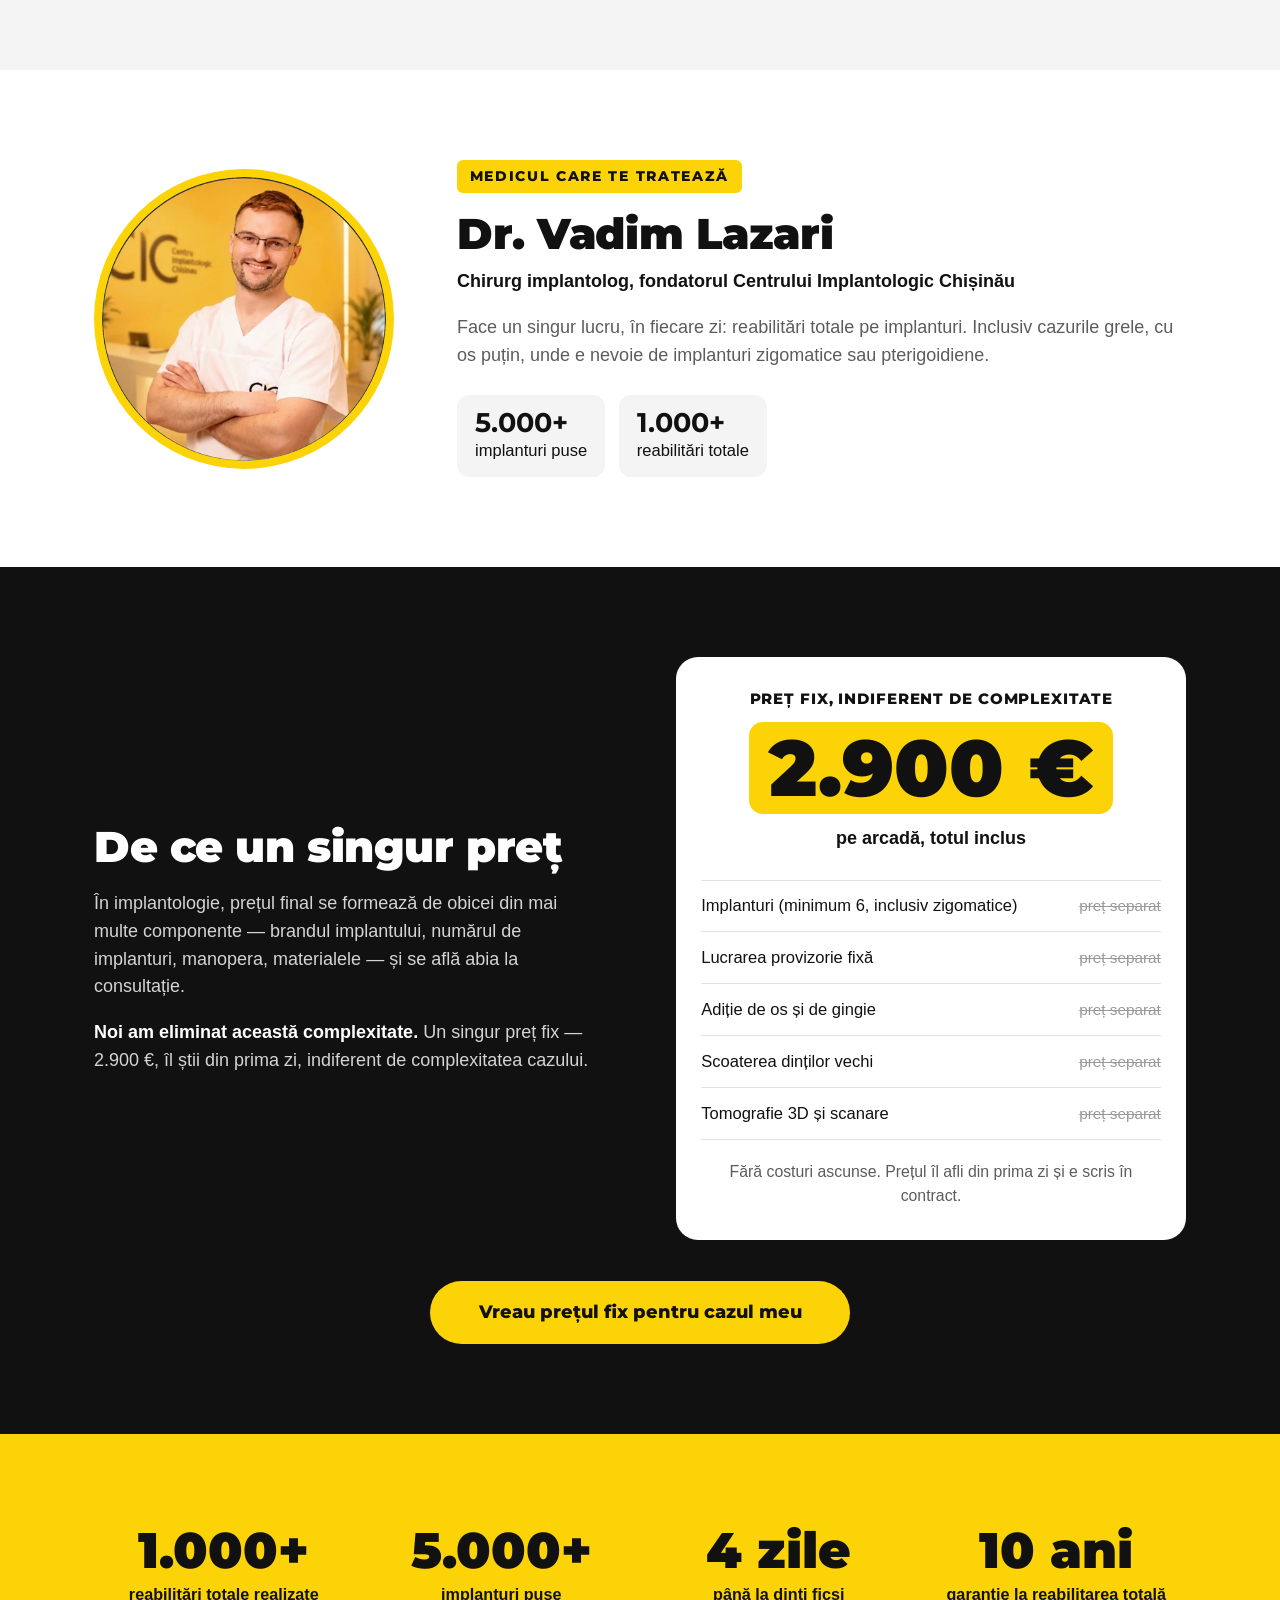
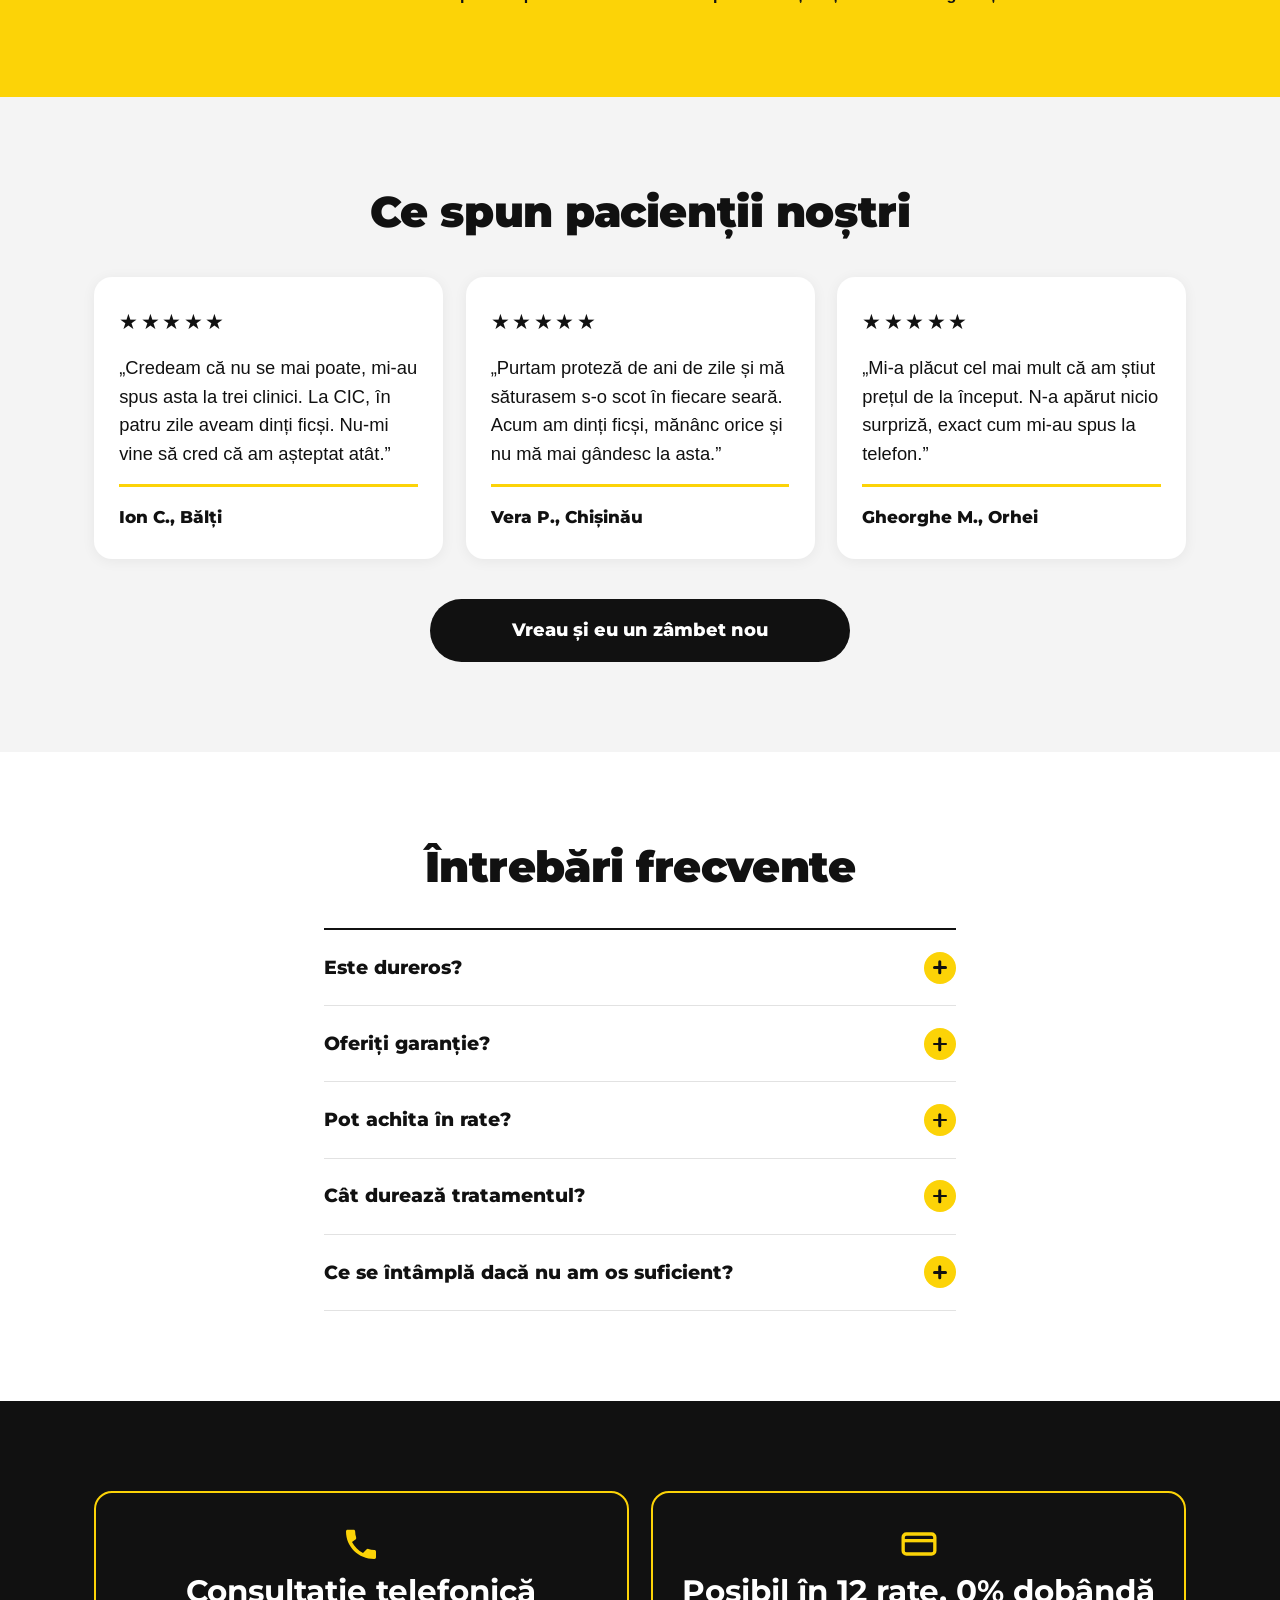
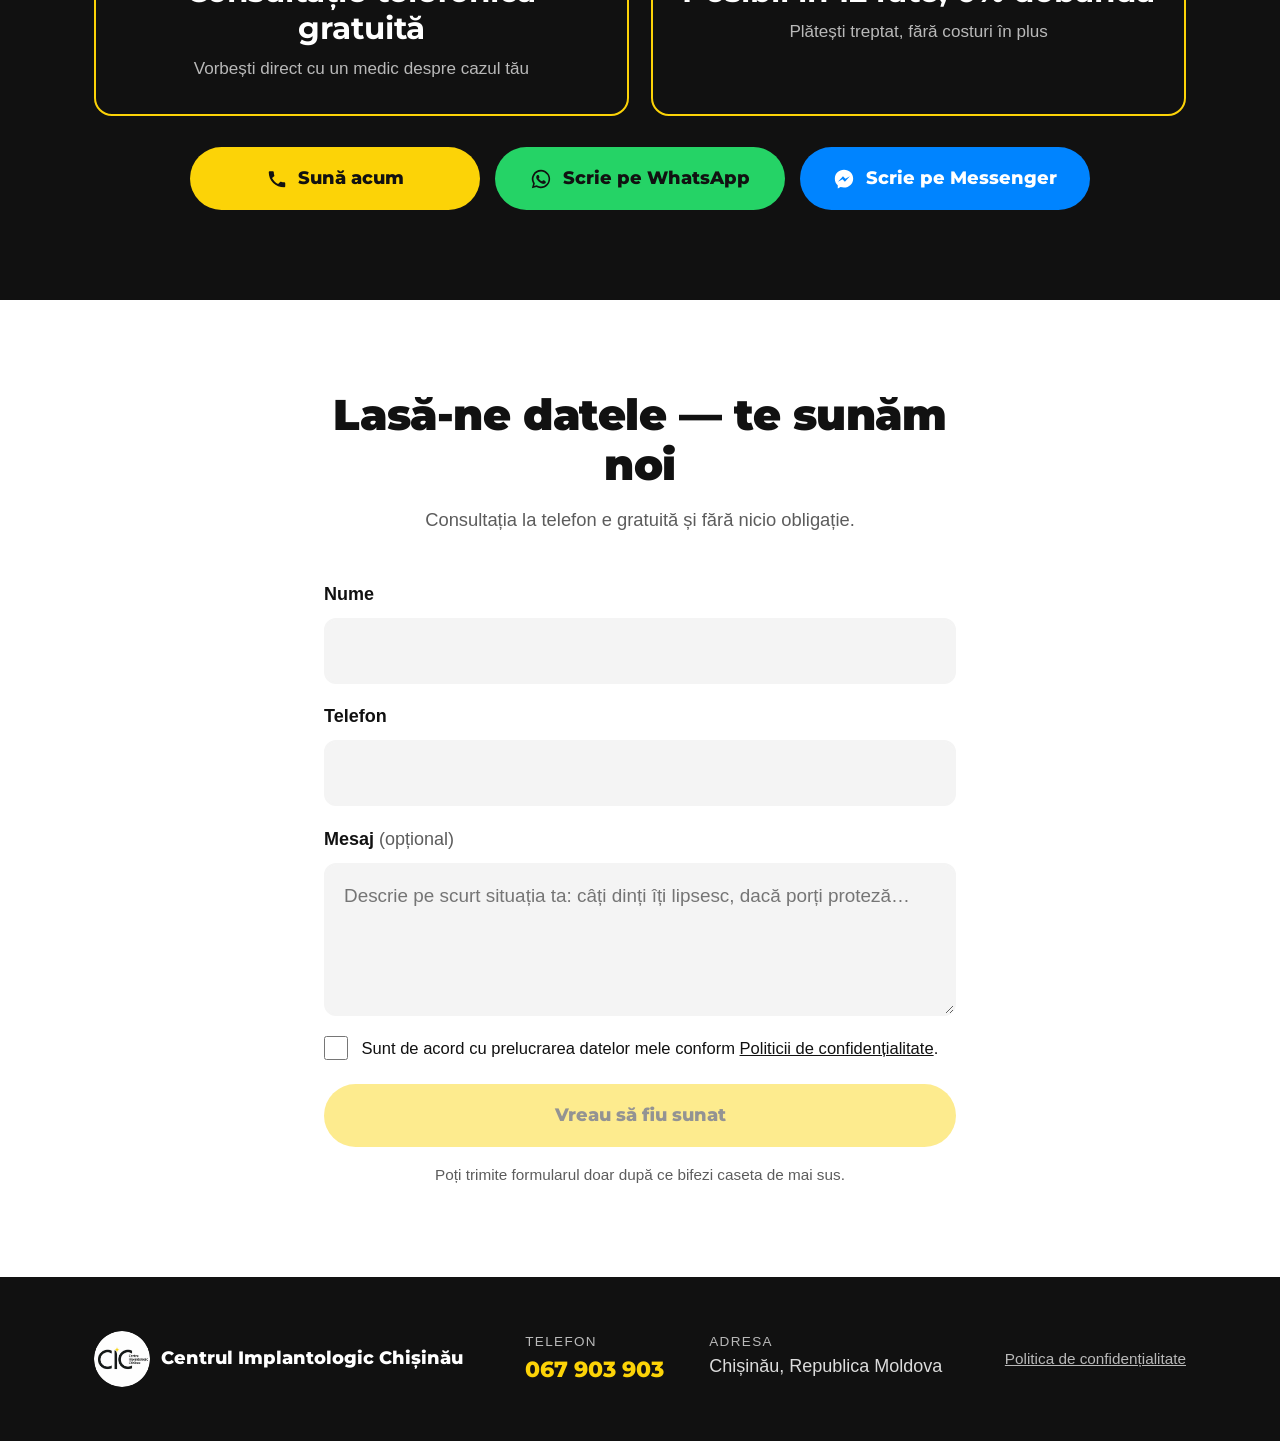
==== commit d07b2a0f: "Împarte butoanele pe „temperatura” vizitatorului, ca la Magnum Dent Blocurile 1–7 duc pe WhatsApp, c" ====
--- a/dinti-ficsi/index.html
+++ b/dinti-ficsi/index.html
@@ -56,6 +56,9 @@
 
 <main>
 
+  <!-- ZONA DE SUS (blocurile 1–7): butoanele duc pe WhatsApp — vizitatorii încă se uită.
+       ZONA DE JOS (de la blocul 8): butoanele duc la formular — cine a ajuns aici e mai hotărât.
+       Banda de sus, bara de sus și butoanele flotante rămân apel / WhatsApp / Messenger peste tot. -->
   <!-- ===== 1. HERO ===== -->
   <section class="hero">
     <div class="wrap hero__grid">
@@ -69,8 +72,8 @@
           <li><strong>12 rate</strong> fără dobândă</li>
         </ul>
         <div class="hero__ctas">
-          <a href="tel:+37367903903" class="btn btn--yellow" data-contact="telefon-hero">Vreau o consultație gratuită!</a>
-          <a href="#formular" class="btn btn--ghost">Completează datele și te contactăm noi!</a>
+          <a href="https://wa.me/37367903903?text=Bun%C4%83%20ziua!%20A%C8%99%20vrea%20o%20consulta%C8%9Bie%20gratuit%C4%83%20pentru%20din%C8%9Bi%20fic%C8%99i." class="btn btn--yellow" target="_blank" rel="noopener" data-contact="whatsapp-hero"><svg viewBox="0 0 24 24" aria-hidden="true"><path d="M12 2a10 10 0 0 0-8.6 15.1L2 22l5-1.3A10 10 0 1 0 12 2zm0 18.2c-1.5 0-3-.4-4.2-1.2l-.3-.2-3 .8.8-2.9-.2-.3A8.2 8.2 0 1 1 12 20.2zm4.5-6.1c-.2-.1-1.5-.7-1.7-.8-.2-.1-.4-.1-.6.1l-.8 1c-.1.2-.3.2-.5.1a6.7 6.7 0 0 1-3.3-2.9c-.3-.4.2-.4.7-1.4.1-.2 0-.3 0-.4l-.8-1.8c-.2-.5-.4-.4-.6-.4h-.5c-.2 0-.4.1-.7.3-.2.3-.9.9-.9 2.2s.9 2.6 1.1 2.7c.1.2 1.8 2.8 4.4 3.9 1.6.7 2.3.8 3.1.6.5-.1 1.5-.6 1.7-1.2.2-.6.2-1.1.2-1.2-.1-.1-.3-.2-.5-.3z" fill="currentColor"/></svg>Vreau o consultație gratuită!</a>
+          <a href="tel:+37367903903" class="btn btn--ghost" data-contact="telefon-hero">Sau sună-ne: 067 903 903</a>
         </div>
       </div>
       <div class="hero__media">
@@ -89,32 +92,32 @@
   <section class="section section--light">
     <div class="wrap">
       <h2 class="section-title">Reabilitarea totală pe implanturi e pentru tine, dacă…</h2>
-      <p class="section-lead">Alege situația care ți se potrivește — îți spunem la telefon ce se poate face în cazul tău.</p>
+      <p class="section-lead">Alege situația care ți se potrivește și scrie-ne pe WhatsApp — îți spunem ce se poate face în cazul tău.</p>
 
       <!-- Imaginile sunt ilustrații provizorii, până primim fotografii reale ale pacienților (cu acordul lor). -->
       <div class="qualify">
-        <a href="#formular" class="qualify__card" data-situatie="Mi-au căzut toți dinții.">
+        <a href="https://wa.me/37367903903?text=Bun%C4%83%20ziua!%20Mi-au%20c%C4%83zut%20to%C8%9Bi%20din%C8%9Bii.%20A%C8%99%20vrea%20o%20consulta%C8%9Bie%20gratuit%C4%83." class="qualify__card" target="_blank" rel="noopener" data-contact="whatsapp-calificare-1">
           <span class="qualify__img"><img src="../assets/img/who-icon-3.jpg" alt="" width="500" height="500" loading="lazy"></span>
           <span class="qualify__body">
             <strong>Ți-au căzut toți dinții</strong>
             <span>Se poate și fără niciun dinte. Chiar și când ți s-a spus că nu ai destul os.</span>
-            <span class="qualify__more">Vreau să aflu ce se poate →</span>
+            <span class="qualify__more">Scrie-ne pe WhatsApp →</span>
           </span>
         </a>
-        <a href="#formular" class="qualify__card" data-situatie="Folosesc proteză mobilă.">
+        <a href="https://wa.me/37367903903?text=Bun%C4%83%20ziua!%20Folosesc%20protez%C4%83%20mobil%C4%83.%20A%C8%99%20vrea%20o%20consulta%C8%9Bie%20gratuit%C4%83." class="qualify__card" target="_blank" rel="noopener" data-contact="whatsapp-calificare-2">
           <span class="qualify__img"><img src="../assets/img/who-icon-1.jpg" alt="" width="500" height="500" loading="lazy"></span>
           <span class="qualify__body">
             <strong>Folosești proteză mobilă</strong>
             <span>Nu o mai scoți seara, nu se mai mișcă când mănânci sau vorbești.</span>
-            <span class="qualify__more">Vreau să aflu ce se poate →</span>
+            <span class="qualify__more">Scrie-ne pe WhatsApp →</span>
           </span>
         </a>
-        <a href="#formular" class="qualify__card" data-situatie="Am mulți dinți lipsă și boală parodontală.">
+        <a href="https://wa.me/37367903903?text=Bun%C4%83%20ziua!%20Am%20mul%C8%9Bi%20din%C8%9Bi%20lips%C4%83%20%C8%99i%20boal%C4%83%20parodontal%C4%83.%20A%C8%99%20vrea%20o%20consulta%C8%9Bie%20gratuit%C4%83." class="qualify__card" target="_blank" rel="noopener" data-contact="whatsapp-calificare-3">
           <span class="qualify__img"><img src="../assets/img/who-icon-2.jpg" alt="" width="500" height="500" loading="lazy"></span>
           <span class="qualify__body">
             <strong>Ai mulți dinți lipsă și boală parodontală</strong>
             <span>Dinții care se mișcă și nu mai pot fi salvați se înlocuiesc cu dinți ficși.</span>
-            <span class="qualify__more">Vreau să aflu ce se poate →</span>
+            <span class="qualify__more">Scrie-ne pe WhatsApp →</span>
           </span>
         </a>
       </div>
@@ -167,7 +170,7 @@
       </div>
 
       <div class="cta-row">
-        <a href="#formular" class="btn btn--yellow">Vreau o consultație!</a>
+        <a href="https://wa.me/37367903903?text=Bun%C4%83%20ziua!%20A%C8%99%20vrea%20o%20consulta%C8%9Bie%20gratuit%C4%83%20pentru%20din%C8%9Bi%20fic%C8%99i." class="btn btn--yellow" target="_blank" rel="noopener" data-contact="whatsapp-galerie"><svg viewBox="0 0 24 24" aria-hidden="true"><path d="M12 2a10 10 0 0 0-8.6 15.1L2 22l5-1.3A10 10 0 1 0 12 2zm0 18.2c-1.5 0-3-.4-4.2-1.2l-.3-.2-3 .8.8-2.9-.2-.3A8.2 8.2 0 1 1 12 20.2zm4.5-6.1c-.2-.1-1.5-.7-1.7-.8-.2-.1-.4-.1-.6.1l-.8 1c-.1.2-.3.2-.5.1a6.7 6.7 0 0 1-3.3-2.9c-.3-.4.2-.4.7-1.4.1-.2 0-.3 0-.4l-.8-1.8c-.2-.5-.4-.4-.6-.4h-.5c-.2 0-.4.1-.7.3-.2.3-.9.9-.9 2.2s.9 2.6 1.1 2.7c.1.2 1.8 2.8 4.4 3.9 1.6.7 2.3.8 3.1.6.5-.1 1.5-.6 1.7-1.2.2-.6.2-1.1.2-1.2-.1-.1-.3-.2-.5-.3z" fill="currentColor"/></svg>Vreau o consultație!</a>
       </div>
     </div>
   </section>
@@ -201,7 +204,7 @@
             În 4 zile primești lucrarea provizorie fixă. Mănânci și zâmbești normal până la lucrarea finală.
           </li>
         </ul>
-        <a href="#formular" class="btn btn--black">Vreau să vorbesc cu medicul</a>
+        <a href="https://wa.me/37367903903?text=Bun%C4%83%20ziua!%20A%C8%99%20vrea%20o%20consulta%C8%9Bie%20gratuit%C4%83%20pentru%20din%C8%9Bi%20fic%C8%99i." class="btn btn--black" target="_blank" rel="noopener" data-contact="whatsapp-confort"><svg viewBox="0 0 24 24" aria-hidden="true"><path d="M12 2a10 10 0 0 0-8.6 15.1L2 22l5-1.3A10 10 0 1 0 12 2zm0 18.2c-1.5 0-3-.4-4.2-1.2l-.3-.2-3 .8.8-2.9-.2-.3A8.2 8.2 0 1 1 12 20.2zm4.5-6.1c-.2-.1-1.5-.7-1.7-.8-.2-.1-.4-.1-.6.1l-.8 1c-.1.2-.3.2-.5.1a6.7 6.7 0 0 1-3.3-2.9c-.3-.4.2-.4.7-1.4.1-.2 0-.3 0-.4l-.8-1.8c-.2-.5-.4-.4-.6-.4h-.5c-.2 0-.4.1-.7.3-.2.3-.9.9-.9 2.2s.9 2.6 1.1 2.7c.1.2 1.8 2.8 4.4 3.9 1.6.7 2.3.8 3.1.6.5-.1 1.5-.6 1.7-1.2.2-.6.2-1.1.2-1.2-.1-.1-.3-.2-.5-.3z" fill="currentColor"/></svg>Vreau să vorbesc cu medicul</a>
       </div>
     </div>
   </section>
@@ -233,7 +236,7 @@
         </div>
       </div>
       <div class="cta-row">
-        <a href="#formular" class="btn btn--black">Vreau o consultație gratuită!</a>
+        <a href="https://wa.me/37367903903?text=Bun%C4%83%20ziua!%20A%C8%99%20vrea%20o%20consulta%C8%9Bie%20gratuit%C4%83%20pentru%20din%C8%9Bi%20fic%C8%99i." class="btn btn--black" target="_blank" rel="noopener" data-contact="whatsapp-avantaje"><svg viewBox="0 0 24 24" aria-hidden="true"><path d="M12 2a10 10 0 0 0-8.6 15.1L2 22l5-1.3A10 10 0 1 0 12 2zm0 18.2c-1.5 0-3-.4-4.2-1.2l-.3-.2-3 .8.8-2.9-.2-.3A8.2 8.2 0 1 1 12 20.2zm4.5-6.1c-.2-.1-1.5-.7-1.7-.8-.2-.1-.4-.1-.6.1l-.8 1c-.1.2-.3.2-.5.1a6.7 6.7 0 0 1-3.3-2.9c-.3-.4.2-.4.7-1.4.1-.2 0-.3 0-.4l-.8-1.8c-.2-.5-.4-.4-.6-.4h-.5c-.2 0-.4.1-.7.3-.2.3-.9.9-.9 2.2s.9 2.6 1.1 2.7c.1.2 1.8 2.8 4.4 3.9 1.6.7 2.3.8 3.1.6.5-.1 1.5-.6 1.7-1.2.2-.6.2-1.1.2-1.2-.1-.1-.3-.2-.5-.3z" fill="currentColor"/></svg>Vreau o consultație gratuită!</a>
       </div>
     </div>
   </section>
@@ -470,6 +473,9 @@
         <p class="price__foot">Fără costuri ascunse. Prețul îl afli din prima zi și e scris în contract.</p>
       </div>
     </div>
+    <div class="wrap cta-row">
+      <a href="#formular" class="btn btn--yellow">Vreau prețul fix pentru cazul meu</a>
+    </div>
   </section>
 
   <!-- ===== 13. CIFRELE CLINICII ===== -->
@@ -505,6 +511,9 @@
           <blockquote class="review__quote">„Mi-a plăcut cel mai mult că am știut prețul de la început. N-a apărut nicio surpriză, exact cum mi-au spus la telefon.”</blockquote>
           <figcaption class="review__author">Gheorghe M., Orhei</figcaption>
         </figure>
+      </div>
+      <div class="cta-row">
+        <a href="#formular" class="btn btn--black">Vreau și eu un zâmbet nou</a>
       </div>
     </div>
   </section>
